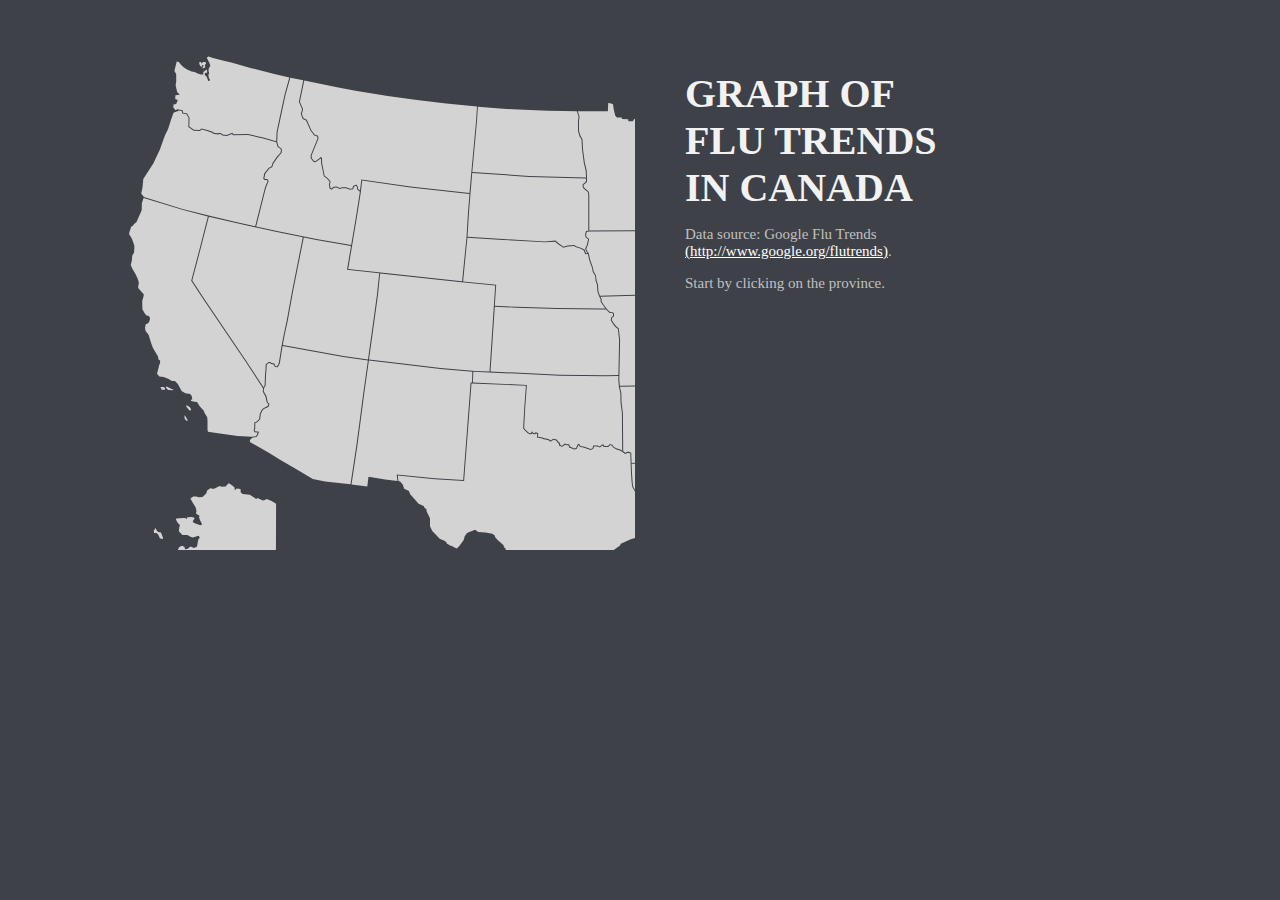
==== index.html @ c33eaa2f "initial commit" ====
<!DOCTYPE html>
<html>
  <head>
    <meta charset="utf-8">
    <title>Graph of flu trends in Canada</title>
		<script type="text/javascript" src="d3/d3.js"></script>
    <link href="css/main.css" rel="stylesheet">
  </head>
  <body>
		<div class="block">
			<svg class="map" style="fill:#d3d3d3">
					<g class="state">
							<path id="AK" d="M161.1 453.7l-.3 85.4 1.6 1 3.1.2 1.5-1.1h2.6l.2 2.9 7 6.8.5 2.6 3.4-1.9.6-.2.3-3.1 1.5-1.6 1.1-.2 1.9-1.5 3.1 2.1.6 2.9 1.9 1.1 1.1 2.4 3.9 1.8 3.4 6 2.7 3.9 2.3 2.7 1.5 3.7 5 1.8 5.2 2.1 1 4.4.5 3.1-1 3.4-1.8 2.3-1.6-.8-1.5-3.1-2.7-1.5-1.8-1.1-.8.8 1.5 2.7.2 3.7-1.1.5-1.9-1.9-2.1-1.3.5 1.6 1.3 1.8-.8.8s-.8-.3-1.3-1c-.5-.6-2.1-3.4-2.1-3.4l-1-2.3s-.3 1.3-1 1c-.6-.3-1.3-1.5-1.3-1.5l1.8-1.9-1.5-1.5v-5h-.8l-.8 3.4-1.1.5-1-3.7-.6-3.7-.8-.5.3 5.7v1.1l-1.5-1.3-3.6-6-2.1-.5-.6-3.7-1.6-2.9-1.6-1.1v-2.3l2.1-1.3-.5-.3-2.6.6-3.4-2.4-2.6-2.9-4.8-2.6-4-2.6 1.3-3.2V542l-1.8 1.6-2.9 1.1-3.7-1.1-5.7-2.4h-5.5l-.6.5-6.5-3.9-2.1-.3-2.7-5.8-3.6.3-3.6 1.5.5 4.5 1.1-2.9 1 .3-1.5 4.4 3.2-2.7.6 1.6-3.9 4.4-1.3-.3-.5-1.9-1.3-.8-1.3 1.1-2.7-1.8-3.1 2.1-1.8 2.1-3.4 2.1-4.7-.2-.5-2.1 3.7-.6v-1.3l-2.3-.6 1-2.4 2.3-3.9v-1.8l.2-.8 4.4-2.3 1 1.3h2.7l-1.3-2.6-3.7-.3-5 2.7-2.4 3.4-1.8 2.6-1.1 2.3-4.2 1.5-3.1 2.6-.3 1.6 2.3 1 .8 2.1-2.7 3.2-6.5 4.2-7.8 4.2-2.1 1.1-5.3 1.1-5.3 2.3 1.8 1.3-1.5 1.5-.5 1.1-2.7-1-3.2.2-.8 2.3h-1l.3-2.4-3.6 1.3-2.9 1-3.4-1.3-2.9 1.9h-3.2l-2.1 1.3-1.6.8-2.1-.3-2.6-1.1-2.3.6-1 1-1.6-1.1v-1.9l3.1-1.3 6.3.6 4.4-1.6 2.1-2.1 2.9-.6 1.8-.8 2.7.2 1.6 1.3 1-.3 2.3-2.7 3.1-1 3.4-.6 1.3-.3.6.5h.8l1.3-3.7 4-1.5 1.9-3.7 2.3-4.5 1.6-1.5.3-2.6-1.6 1.3-3.4.6-.6-2.4-1.3-.3-1 1-.2 2.9-1.5-.2-1.5-5.8-1.3 1.3-1.1-.5-.3-1.9-4 .2-2.1 1.1-2.6-.3 1.5-1.5.5-2.6-.6-1.9 1.5-1 1.3-.2-.6-1.8v-4.4l-1-1-.8 1.5h-6.1l-1.5-1.3-.6-3.9-2.1-3.6v-1l2.1-.8.2-2.1 1.1-1.1-.8-.5-1.3.5-1.1-2.7 1-5 4.5-3.2 2.6-1.6 1.9-3.7 2.7-1.3 2.6 1.1.3 2.4 2.4-.3 3.2-2.4 1.6.6 1 .6h1.6l2.3-1.3.8-4.4s.3-2.9 1-3.4c.6-.5 1-1 1-1l-1.1-1.9-2.6.8-3.2.8-1.9-.5-3.6-1.8-5-.2-3.6-3.7.5-3.9.6-2.4-2.1-1.8-1.9-3.7.5-.8 6.8-.5h2.1l1 1h.6l-.2-1.6 3.9-.6 2.6.3 1.5 1.1-1.5 2.1-.5 1.5 2.7 1.6 5 1.8 1.8-1-2.3-4.4-1-3.2 1-.8-3.4-1.9-.5-1.1.5-1.6-.8-3.9-2.9-4.7-2.4-4.2 2.9-1.9h3.2l1.8.6 4.2-.2 3.7-3.6 1.1-3.1 3.7-2.4 1.6 1 2.7-.6 3.7-2.1 1.1-.2 1 .8 4.5-.2 2.7-3.1h1.1l3.6 2.4 1.9 2.1-.5 1.1.6 1.1 1.6-1.6 3.9.3.3 3.7 1.9 1.5 7.1.6 6.3 4.2 1.5-1 5.2 2.6 2.1-.6 1.9-.8 4.8 1.9zM46 482.6l2.1 5.3-.2 1-2.9-.3-1.8-4-1.8-1.5H39l-.2-2.6 1.8-2.4 1.1 2.4 1.5 1.5zm-2.6 33.5l3.7.8 3.7 1 .8 1-1.6 3.7-3.1-.2-3.4-3.6zM22.7 502l1.1 2.6 1.1 1.6-1.1.8-2.1-3.1V502zM9 575.1l3.4-2.3 3.4-1 2.6.3.5 1.6 1.9.5 1.9-1.9-.3-1.6 2.7-.6 2.9 2.6-1.1 1.8-4.4 1.1-2.7-.5-3.7-1.1-4.4 1.5-1.6.3zm48.9-4.5l1.6 1.9 2.1-1.6-1.5-1.3zm2.9 3l1.1-2.3 2.1.3-.8 1.9h-2.4zm23.6-1.9l1.5 1.8 1-1.1-.8-1.9zm8.8-12.5l1.1 5.8 2.9.8 5-2.9 4.4-2.6-1.6-2.4.5-2.4-2.1 1.3-2.9-.8 1.6-1.1 1.9.8 3.9-1.8.5-1.5-2.4-.8.8-1.9-2.7 1.9-4.7 3.6-4.8 2.9zm42.3-19.8l2.4-1.5-1-1.8-1.8 1z">
								<title>Alaska</title>
							</path>
							<path id="HI" d="M233.1 519.3l1.9-3.6 2.3-.3.3.8-2.1 3.1zm10.2-3.7l6.1 2.6 2.1-.3 1.6-3.9-.6-3.4-4.2-.5-4 1.8zm30.7 10l3.7 5.5 2.4-.3 1.1-.5 1.5 1.3 3.7-.2 1-1.5-2.9-1.8-1.9-3.7-2.1-3.6-5.8 2.9zm20.2 8.9l1.3-1.9 4.7 1 .6-.5 6.1.6-.3 1.3-2.6 1.5-4.4-.3zm5.3 5.2l1.9 3.9 3.1-1.1.3-1.6-1.6-2.1-3.7-.3zm7-1.2l2.3-2.9 4.7 2.4 4.4 1.1 4.4 2.7v1.9l-3.6 1.8-4.8 1-2.4-1.5zm16.6 15.6l1.6-1.3 3.4 1.6 7.6 3.6 3.4 2.1 1.6 2.4 1.9 4.4 4 2.6-.3 1.3-3.9 3.2-4.2 1.5-1.5-.6-3.1 1.8-2.4 3.2-2.3 2.9-1.8-.2-3.6-2.6-.3-4.5.6-2.4-1.6-5.7-2.1-1.8-.2-2.6 2.3-1 2.1-3.1.5-1-1.6-1.8z">
								<title>Hawaii</title>
							</path>
							<path id="AL" d="M628.5 466.4l.6.2 1.3-2.7 1.5-4.4 2.3.6 3.1 6v1l-2.7 1.9 2.7.3 5.2-2.5-.3-7.6-2.5-1.8-2-2 .4-4 10.5-1.5 25.7-2.9 6.7-.6 5.6.1-.5-2.2-1.5-.8-.9-1.1 1-2.6-.4-5.2-1.6-4.5.8-5.1 1.7-4.8-.2-1.7-1.8-.7-.5-3.6-2.7-3.4-2-6.5-1.4-6.7-1.8-5-3.8-16-3.5-7.9-.8-5.6.1-2.2-9 .8-23.4 2.2-12.2.8-.2 6.4.2 16.7-.7 31-.3 14.1 2.8 18.8 1.6 14.7z">
								<title>Alabama</title>
							</path>
							<path id="AR" d="M587.3 346.1l-6.4-.7.9-3.1 3.1-2.6.6-2.3-1.8-2.9-31.9 1.2-23.3.7-23.6.3 1.5 6.9.1 8.5 1.4 10.9.3 38.2 2.1 1.6 3-1.2 2.9 1.2.4 10.1 25.2-.2 26.8-.8.9-1.9-.3-3.8-1.7-3.1 1.5-1.4-1.4-2.2.7-2.4 1.1-5.9 2.7-2.3-.8-2.2 4-5.6 2.5-1.1-.1-1.7-.5-1.7 2.9-5.8 2.5-1.1.2-3.3 2.1-1.4.9-4.1-1.4-4 4.2-2.4.3-2.1 1.2-4.2.9-3.1z">
								<title>Arkansas</title>
							</path>
							<path id="AZ" d="M135.1 389.7l-.3 1.5.5 1 18.9 10.7 12.1 7.6 14.7 8.6 16.8 10 12.3 2.4 25.4 2.7 6-39.6 7-53.1 4.4-31-24.6-3.6-60.7-11-.2 1.1-2.6 16.5-2.1 3.8-2.8-.2-1.2-2.6-2.6-.4-1.2-1.1-1.1.1-2.1 1.7-.3 6.8-.3 1.5-.5 12.5-1.5 2.4-.4 3.3 2.8 5 1.1 5.5.7 1.1 1.1.9-.4 2.4-1.7 1.2-3.4 1.6-1.6 1.8-1.6 3.6-.5 4.9-3 2.9-1.9.9-.1 5.8-.6 1.6.5.8 3.9.4-.9 3-1.7 2.4-3.7.4z">
								<title>Arizona</title>
							</path>
							<path id="CA" d="M122.7 385.9l-19.7-2.7-10-1.5-.5-1.8v-9.4l-.3-3.2-2.6-4.2-.8-2.3-3.9-4.2-2.9-4.7-2.7-.2-3.2-.8-.3-1 1.5-.6-.6-3.2-1.5-2.1-4.8-.8-3.9-2.1-1.1-2.3-2.6-4.8-2.9-3.1H57l-3.9-2.1-4.5-1.8-4.2-.5-2.4-2.7.5-1.9 1.8-7.1.8-1.9v-2.4l-1.6-1-.5-2.9-1.5-2.6-3.4-5.8-1.3-3.1-1.5-4.7-1.6-5.3-3.2-4.4-.5-2.9.8-3.9h1.1l2.1-1.6 1.1-3.6-1-2.7-2.7-.5-1.9-2.6-2.1-3.7-.2-8.2.6-1.9.6-2.3.5-2.4-5.7-6.3V236l.3-.5.3-3.2-1.3-4-2.3-4.8-2.7-4.5-1.8-3.9 1-3.7.6-5.8 1.8-3.1.3-6.5-1.1-3.6-1.6-4.2L14 184l.8-3.2 1.5-4.2 1.8-.8.3-1.1 3.1-2.6 5.2-11.8.2-7.4 1.69-4.9 38.69 11.8 25.6 6.6-8 31.3-8.67 33.1L88.84 250 131 312.3l17.1 26.1-.4 3.1 2.8 5.2 1.1 5.4 1 1.5.7.6-.2 1.4-1.4 1-3.4 1.6-1.9 2.1-1.7 3.9-.5 4.7-2.6 2.5-2.3 1.1-.1 6.2-.6 1.9 1 1.7 3 .3-.4 1.6-1.4 2-3.9.6zM48.8 337l1.3 1.5-.2 1.3-3.2-.1-.6-1.2-.6-1.5zm1.9 0l1.2-.6 3.6 2.1 3.1 1.2-.9.6-4.5-.2-1.6-1.6zm20.7 19.8l1.8 2.3.8 1 1.5.6.6-1.5-1-1.8-2.7-2-1.1.2v1.2zm-1.4 8.7l1.8 3.2 1.2 1.9-1.5.2-1.3-1.2s-.7-1.5-.7-1.9v-2.2z">
								<title>California</title>
							</path>
							<path id="CO" d="M380.2 235.5l-36-3.5-79.1-8.6-2.2 22.1-7 50.4-1.9 13.7 34 3.9 37.5 4.4 34.7 3 14.3.6z">
								<title>Colorado</title>
							</path>
							<path id="CT" d="M852 190.9l3.6-3.2 1.9-2.1.8.6 2.7-1.5 5.2-1.1 7-3.5-.6-4.2-.8-4.4-1.6-6-4.3 1.1-21.8 4.7.6 3.1 1.5 7.3v8.3l-.9 2.1 1.7 2.2z">
								<title>Connecticut</title>
							</path>
							<path id="DE" d="M834.4 247.2l-1 .5-3.6-2.4-1.8-4.7-1.9-3.6-2.3-1-2.1-3.6.5-2 .5-2.3.1-1.1-.6.1-1.7 1-2 1.7-.2.3 1.4 4.1 2.3 5.6 3.7 16.1 5-.3 6-1.1z">
								<title>Delaware</title>
							</path>
							<path id="FL" d="M750.2 445.2l-5.2-.7-.7.8 1.5 4.4-.4 5.2-4.1-1-.2-2.8H737l-5.3.7-32.4 1.9-8.2-.3-1.7-1.7-2.5-4.2H681l-6.6.5-35.4 4.2-.3 2.8 1.6 1.6 2.9 2 .3 8.4 3.3-.6 6-2.1 6-.5 4.4-.6 7.6 1.8 8.1 3.9 1.6 1.5 2.9 1.1 1.6 1.9.3 2.7 3.2-1.3h3.9l3.6-1.9 3.7-3.6 3.1.2.5-1.1-.8-1 .2-1.9 4-.8h2.6l2.9 1.5 4.2 1.5 2.4 3.7 2.7 1 1.1 3.4 3.4 1.6 1.6 2.6 1.9.6 5.2 1.3 1.3 3.1 3 3.7v9.5l-1.5 4.7.3 2.7 1.3 4.8 1.8 4 .8-.5 1.5-4.5-2.6-1-.3-.6 1.6-.6 4.5 1 .2 1.6-3.2 5.5-2.1 2.4 3.6 3.7 2.6 3.1 2.9 5.3 2.9 3.9 2.1 5 1.8.3 1.6-2.1 1.8 1.1 2.6 4 .6 3.6 3.1 4.4.8-1.3 3.9.3 3.6 2.3 3.4 5.2.8 3.4.3 2.9 1.1 1 1.3.5 2.4-1 1.5-1.6 3.9-.2 3.1-1.5 2.7-3.2-.5-1.9-.3-2.4.6-1.9-.3-1.9 2.4-1.3.3-3.4-.6-1.8-.5-12-1.3-7.6-4.5-8.2-3.6-5.8-2.6-5.3-2.9-2.9-2.9-7.4.7-1.4 1.1-1.3-1.6-2.9-4-3.7-4.8-5.5-3.7-6.3-5.3-9.4-3.7-9.7-2.3-7.3zm17.7 132.7l2.4-.6 1.3-.2 1.5-2.3 2.3-1.6 1.3.5 1.7.3.4 1.1-3.5 1.2-4.2 1.5-2.3 1.2zm13.5-5l1.2 1.1 2.7-2.1 5.3-4.2 3.7-3.9 2.5-6.6 1-1.7.2-3.4-.7.5-1 2.8-1.5 4.6-3.2 5.3-4.4 4.2-3.4 1.9z">
								<title>Florida</title>
							</path>
							<path id="GA" d="M750.2 444.2l-5.6-.7-1.4 1.6 1.6 4.7-.3 3.9-2.2-.6-.2-3h-5.2l-5.3.7-32.3 1.9-7.7-.3-1.4-1.2-2.5-4.3-.8-3.3-1.6-.9-.5-.5.9-2.2-.4-5.5-1.6-4.5.8-4.9 1.7-4.8-.2-2.5-1.9-.7-.4-3.2-2.8-3.5-1.9-6.2-1.5-7-1.7-4.8-3.8-16-3.5-8-.8-5.3.1-2.3 3.3-.3 13.6-1.6 18.6-2 6.3-1.1.5 1.4-2.2.9-.9 2.2.4 2 1.4 1.6 4.3 2.7 3.2-.1 3.2 4.7.6 1.6 2.3 2.8.5 1.7 4.7 1.8 3 2.2 2.3 3 2.3 1.3 2 1.8 1.4 2.7 2.1 1.9 4.1 1.8 2.7 6 1.7 5.1 2.8.7 2.1 1.9 2 5.7 2.9 1.6 1.7-.8.4 1.2-3.3 6.2.5 2.6-1.5 4.2-2.3 10 .8 6.3z">
								<title>Georgia</title>
							</path>
							<path id="IA" d="M556.8 183.6l2.1 2.1.3.7-2 3 .3 4 2.6 4.1 3.1 1.6 2.4.3.9 1.8.2 2.4 2.5 1 .9 1.1.5 1.6 3.8 3.3.6 1.9-.7 3-1.7 3.7-.6 2.4-2.1 1.6-1.6.5-5.7 1.5-1.6 4.8.8 1.8 1.7 1.5-.2 3.5-1.9 1.4-.7 1.8v2.4l-1.4.4-1.7 1.4-.5 1.7.4 1.7-1.3 1-2.3-2.7-1.4-2.8-8.3.8-10 .6-49.2 1.2-1.6-4.3-.4-6.7-1.4-4.2-.7-5.2-2.2-3.7-1-4.6-2.7-7.8-1.1-5.6-1.4-1.9-1.3-2.9 1.7-3.8 1.2-6.1-2.7-2.2-.3-2.4.7-2.4 1.8-.3 61.1-.6 21.2-.7z">
								<title>Iowa</title>
							</path>
							<path id="ID" d="M175.3 27.63l-4.8 17.41L166 65.9l-3.4 16.22-.4 9.67 1.2 4.44 3.5 2.66-.2 3.91-3.9 4.4-4.5 6.6-.9 2.9-1.2 1.1-1.8.8-4.3 5.3-.4 3.1-.4 1.1.6 1 2.6-.1 1.1 2.3-2.4 5.8-1.2 4.2-8.8 35.3 20.7 4.5 39.5 7.9 34.8 6.1 4.9-29.2 3.8-24.1-2.7-2.4-.4-2.6-.8-1.1-2.1 1-.7 2.6-3.2.5-3.9-1.6-3.8.1-2.5.7-3.4-1.5-2.4.2-2.4 2-2-1.1-.7-4 .7-2.9-2.5-2.9-3.3-2.6-2.7-13.1-.1-4.7-.3-.1-.2.4-5.1 3.5-1.7-.2-2.9-3.4-.2-3.1 7-17.13-.4-1.94-3.4-1.15-.6-1.18-2.6-3.46-4.6-10.23-3.2-1.53-2-4.95 1.3-4.63-3.2-7.58 4.4-21.52z">
								<title>Idaho</title>
							</path>
							<path id="IL" d="M618.7 214.3l-.8-2.6-1.3-3.7-1.6-1.8-1.5-2.6-.4-5.5-15.9 1.8-17.4 1h-12.3l.2 2.1 2.2.9 1.1 1.4.4 1.4 3.9 3.4.7 2.4-.7 3.3-1.7 3.7-.8 2.7-2.4 1.9-1.9.6-5.2 1.3-1.3 4.1.6 1.1 1.9 1.8-.2 4.3-2.1 1.6-.5 1.3v2.8l-1.8.6-1.4 1.2-.4 1.2.4 2-1.6 1.3-.9 2.8.3 3.9 2.3 7 7 7.6 5.7 3.7v4.4l.7 1.2 6.6.6 2.7 1.4-.7 3.5-2.2 6.2-.8 3 2 3.7 6.4 5.3 4.8.8 2.2 5.1 2 3.4-.9 2.8 1.5 3.8 1.7 2.1 1.6-.3 1-2.2 2.4-1.7 2.8-1 6.1 2.5.5-.2v-1.1l-1.2-2.7.4-2.8 2.4-1.6 3.4-1.2-.5-1.3-.8-2 1.2-1.3 1-2.7v-4l.4-4.9 2.5-3 1.8-3.8 2.5-4-.5-5.3-1.8-3.2-.3-3.3.8-5.3-.7-7.2-1.1-15.8-1.4-15.3-.9-11.7z">
								<title>Illinois</title>
							</path>
							<path id="IN" d="M622.9 216.1l1.5 1 1.1-.3 2.1-1.9 2.5-1.8 14.3-1.1 18.4-1.8 1.6 15.5 4.9 42.6-.6 2.9 1.3 1.6.2 1.3-2.3 1.6-3.6 1.7-3.2.4-.5 4.8-4.7 3.6-2.9 4 .2 2.4-.5 1.4h-3.5l-1.4-1.7-5.2 3 .2 3.1-.9.2-.5-.9-2.4-1.7-3.6 1.5-1.4 2.9-1.2-.6-1.6-1.8-4.4.5-5.7 1-2.5 1.3v-2.6l.4-4.7 2.3-2.9 1.8-3.9 2.7-4.2-.5-5.8-1.8-3.1-.3-3.2.8-5.3-.7-7.1-.9-12.6-2.5-30.1z">
								<title>Indiana</title>
							</path>
							<path id="KS" d="M485.9 259.5l-43.8-.6-40.6-1.2-21.7-.9-4.3 64.8 24.3 1 44.7 2.1 46.3.6 12.6-.3.7-35-1.2-11.1-2.5-2-2.4-3-2.3-3.6.6-3 1.7-1.4v-2.1l-.8-.7-2.6-.2-3.5-3.4z">
								<title>Kansas</title>
							</path>
							<path id="KY" d="M607.2 331.8l12.6-.7.1-4.1h4.3l30.4-3.2 45.1-4.3 5.6-3.6 3.9-2.1.1-1.9 6-7.8 4.1-3.6 2.1-2.4-3.3-2-2.5-2.7-3-3.8-.5-2.2-2.6-1.4-.9-1.9-.2-6.1-2.6-2-1.9-1.1-.5-2.3-1.3.2-2 1.2-2.5 2.7-1.9-1.7-2.5-.5-2.4 1.4h-2.3l-1.8-2-5.6-.1-1.8-4.5-2.9-1.5-2.1.8-4.2.2-.5 2.1 1.2 1.5.3 2.1-2.8 2-3.8 1.8-2.6.4-.5 4.5-4.9 3.6-2.6 3.7.2 2.2-.9 2.3-4.5-.1-1.3-1.3-3.9 2.2.2 3.3-2.4.6-.8-1.4-1.7-1.2-2.7 1.1-1.8 3.5-2.2-1-1.4-1.6-3.7.4-5.6 1-2.8 1.3-1.2 3.4-1 1 1.5 3.7-4.2 1.4-1.9 1.4-.4 2.2 1.2 2.4v2.2l-1.6.4-6.1-2.5-2.3.9-2 1.4-.8 1.8 1.7 2.4-.9 1.8-.1 3.3-2.4 1.3-2.1 1.7z">
								<title>Kentucky</title>
							</path>
							<path id="LA" d="M526.9 485.9l8.1-.3 10.3 3.6 6.5 1.1 3.7-1.5 3.2 1.1 3.2 1 .8-2.1-3.2-1.1-2.6.5-2.7-1.6.8-1.5 3.1-1 1.8 1.5 1.8-1 3.2.6 1.5 2.4.3 2.3 4.5.3 1.8 1.8-.8 1.6-1.3.8 1.6 1.6 8.4 3.6 3.6-1.3 1-2.4 2.6-.6 1.8-1.5 1.3 1 .8 2.9-2.3.8.6.6 3.4-1.3 2.3-3.4.8-.5-2.1-.3.8-1.6-.2-1.5 2.1-.5 1.1-1.3.6.8.6 3.1 4.2.6 4 1.9 1 1.5h2.9l1.1 1 2.3-3.1V493h-1.3l-3.4-2.7-5.8-.8-3.2-2.3 1.1-2.7 2.3.3.2-.6-1.8-1v-.5h3.2l1.8-3.1-1.3-1.9-.3-2.7-1.5.2-1.9 2.1-.6 2.6-3.1-.6-1-1.8 1.8-1.9 1.9-1.7-2.2-6.5-3.4-3.4 1-7.3-.2-.5-1.3.2-33.1 1.4-.8-2.4.8-8.5 8.6-14.8-.9-2.6 1.4-.4.4-2-2.2-2 .1-1.9-2-4.5-.4-5.1.1-.7-26.4.8-25.2.1.4 9.7.7 9.5.5 3.7 2.6 4.5.9 4.4 4.3 6 .3 3.1.6.8-.7 8.3-2.8 4.6 1.2 2.4-.5 2.6-.8 7.3-1.3 3 .2 3.7z">
								<title>Louisiana</title>
							</path>
							<path id="MA" d="M887.5 172.5l-.5-2.3.8-1.5 2.9-1.5.8 3.1-.5 1.8-2.4 1.5v1l1.9-1.5 3.9-4.5 3.9-1.9 4.2-1.5-.3-2.4-1-2.9-1.9-2.4-1.8-.8-2.1.2-.5.5 1 1.3 1.5-.8 2.1 1.6.8 2.7-1.8 1.8-2.3 1-3.6-.5-3.9-6-2.3-2.6h-1.8l-1.1.8-1.9-2.6.3-1.5 2.4-5.2-2.9-4.4-3.7 1.8-1.8 2.9-18.3 4.7-13.8 2.5-.6 10.6.7 4.9 22-4.8 11.2-2.8 2 1.6 3.4 4.3 2.9 4.7zm12.5 1.4l2.2-.7.5-1.7 1 .1 1 2.3-1.3.5-3.9.1zm-9.4.8l2.3-2.6h1.6l1.8 1.5-2.4 1-2.2 1z">
								<title>Massachusetts</title>
							</path>
							<path id="MD" d="M834.8 264.1l1.7-3.8.5-4.8-6.3 1.1-5.8.3-3.8-16.8-2.3-5.5-1.5-4.6-22.2 4.3-37.6 7.6 2 10.4 4.8-4.9 2.5-.7 1.4-1.5 1.8-2.7 1.6.7 2.6-.2 2.6-2.1 2-1.5 2.1-.6 1.5 1.1 2.7 1.4 1.9 1.8 1.3 1.4 4.8 1.6-.6 2.9 5.8 2.1 2.1-2.6 3.7 2.5-2.1 3.3-.7 3.3-1.8 2.6v2.1l.3.8 2 1.3 3.4 1.1 4.3-.1 3.1 1 2.1.3 1-2.1-1.5-2.1v-1.8l-2.4-2.1-2.1-5.5 1.3-5.3-.2-2.1-1.3-1.3s1.5-1.6 1.5-2.3c0-.6.5-2.1.5-2.1l1.9-1.3 1.9-1.6.5 1-1.5 1.6-1.3 3.7.3 1.1 1.8.3.5 5.5-2.1 1 .3 3.6.5-.2 1.1-1.9 1.6 1.8-1.6 1.3-.3 3.4 2.6 3.4 3.9.5 1.6-.8 3.2 4.2 1 .4zm-14.5.2l1.1 2.5.2 1.8 1.1 1.9s.9-.9.9-1.2c0-.3-.7-3.1-.7-3.1l-.7-2.3z">
								<title>Maryland</title>
							</path>
							<path id="ME" d="M865.8 91.9l1.5.4v-2.6l.8-5.5 2.6-4.7 1.5-4-1.9-2.4v-6l.8-1 .8-2.7-.2-1.5-.2-4.8 1.8-4.8 2.9-8.9 2.1-4.2h1.3l1.3.2v1.1l1.3 2.3 2.7.6.8-.8v-1l4-2.9 1.8-1.8 1.5.2 6 2.4 1.9 1 9.1 29.9h6l.8 1.9.2 4.8 2.9 2.3h.8l.2-.5-.5-1.1 2.8-.5 1.9 2.1 2.3 3.7V85l-2.1 4.7-1.9.6-3.4 3.1-4.8 5.5h-1.3c-.6 0-1-2.1-1-2.1l-1.8.2-1 1.5-2.4 1.5-1 1.5 1.6 1.5-.5.6-.5 2.7-1.9-.2v-1.6l-.3-1.3-1.5.3-1.8-3.2-2.1 1.3 1.3 1.5.3 1.1-.8 1.3.3 3.1.2 1.6-1.6 2.6-2.9.5-.3 2.9-5.3 3.1-1.3.5-1.6-1.5-3.1 3.6 1 3.2-1.5 1.3-.2 4.4-1.1 6.3-2.2-.9-.5-3.1-4-1.1-.2-2.5-11.7-37.43zm36.5 15.6l1.5-1.5 1.4 1.1.6 2.4-1.7.9zm6.7-5.9l1.8 1.9s1.3.1 1.3-.2c0-.3.2-2 .2-2l.9-.8-.8-1.8-2 .7z">
								<title>Maine</title>
							</path>
							<path id="MI" d="M644.5 211l19.1-1.9.2 1.1 9.9-1.5 12-1.7.1-.6.2-1.5 2.1-3.7 2-1.7-.2-5.1 1.6-1.6 1.1-.3.2-3.6 1.5-3 1.1.6.2.6.8.2 1.9-1-.4-9.1-3.2-8.2-2.3-9.1-2.4-3.2-2.6-1.8-1.6 1.1-3.9 1.8-1.9 5-2.7 3.7-1.1.6-1.5-.6s-2.6-1.5-2.4-2.1c.2-.6.5-5 .5-5l3.4-1.3.8-3.4.6-2.6 2.4-1.6-.3-10-1.6-2.3-1.3-.8-.8-2.1.8-.8 1.6.3.2-1.6-2.6-2.2-1.3-2.6h-2.6l-4.5-1.5-5.5-3.4h-2.7l-.6.6-1-.5-3.1-2.3-2.9 1.8-2.9 2.3.3 3.6 1 .3 2.1.5.5.8-2.6.8-2.6.3-1.5 1.8-.3 2.1.3 1.6.3 5.5-3.6 2.1-.6-.2v-4.2l1.3-2.4.6-2.4-.8-.8-1.9.8-1 4.2-2.7 1.1-1.8 1.9-.2 1 .6.8-.6 2.6-2.3.5v1.1l.8 2.4-1.1 6.1-1.6 4 .6 4.7.5 1.1-.8 2.4-.3.8-.3 2.7 3.6 6 2.9 6.5 1.5 4.8-.8 4.7-1 6-2.4 5.2-.3 2.7-3.2 3.1zm-33.3-72.4l-1.3-1.1-1.8-10.4-3.7-1.3-1.7-2.3-12.6-2.8-2.8-1.1-8.1-2.2-7.8-1-3.9-5.3.7-.5 2.7-.8 3.6-2.3v-1l.6-.6 6-1 2.4-1.9 4.4-2.1.2-1.3 1.9-2.9 1.8-.8 1.3-1.8 2.3-2.3 4.4-2.4 4.7-.5 1.1 1.1-.3 1-3.7 1-1.5 3.1-2.3.8-.5 2.4-2.4 3.2-.3 2.6.8.5 1-1.1 3.6-2.9 1.3 1.3h2.3l3.2 1 1.5 1.1 1.5 3.1 2.7 2.7 3.9-.2 1.5-1 1.6 1.3 1.6.5 1.3-.8h1.1l1.6-1 4-3.6 3.4-1.1 6.6-.3 4.5-1.9 2.6-1.3 1.5.2v5.7l.5.3 2.9.8 1.9-.5 6.1-1.6 1.1-1.1 1.5.5v7l3.2 3.1 1.3.6 1.3 1-1.3.3-.8-.3-3.7-.5-2.1.6-2.3-.2-3.2 1.5h-1.8l-5.8-1.3-5.2.2-1.9 2.6-7 .6-2.4.8-1.1 3.1-1.3 1.1-.5-.2-1.5-1.6-4.5 2.4h-.6l-1.1-1.6-.8.2-1.9 4.4-1 4-3.2 6.9zm-29.6-56.5l1.8-2.1 2.2-.8 5.4-3.9 2.3-.6.5.5-5.1 5.1-3.3 1.9-2.1.9zm86.2 32.1l.6 2.5 3.2.2 1.3-1.2s-.1-1.5-.4-1.6c-.3-.2-1.6-1.9-1.6-1.9l-2.2.2-1.6.2-.3 1.1z">
								<title>Michigan</title>
							</path>
							<path id="MN" d="M464.6 66.79l-.6 3.91v10.27l1.6 5.03 1.9 3.32.5 9.93 1.8 13.45 1.8 7.3.4 6.4v5.3l-1.6 1.8-1.8 1.3v1.5l.9 1.7 4.1 3.5.7 3.2v35.9l60.3-.6 21.2-.7-.5-6-1.8-2.1-7.2-4.6-3.6-5.3-3.4-.9-2-2.8h-3.2l-3.5-3.8-.5-7 .1-3.9 1.5-3-.7-2.7-2.8-3.1 2.2-6.1 5.4-4 1.2-1.4-.2-8 .2-3 2.6-3 3.8-2.9 1.3-.2 4.5-5 1.8-.8 2.3-3.9 2.4-3.6 3.1-2.6 4.8-2 9.2-4.1 3.9-1.8.6-2.3-4.4.4-.7 1.1h-.6l-1.8-3.1-8.9.3-1 .8h-1l-.5-1.3-.8-1.8-2.6.5-3.2 3.2-1.6.8h-3.1l-2.6-1v-2.1l-1.3-.2-.5.5-2.6-1.3-.5-2.9-1.5.5-.5 1-2.4-.5-5.3-2.4-3.9-2.6h-2.9l-1.3-1-2.3.6-1.1 1.1-.3 1.3h-4.8v-2.1l-6.3-.3-.3-1.5h-4.8l-1.6-1.6-1.5-6.1-.8-5.5-1.9-.8-2.3-.5-.6.2-.3 8.2-30.1-.03z">
								<title>Minnesota</title>
							</path>
							<path id="MO" d="M593.1 338.7l.5-5.9 4.2-3.4 1.9-1v-2.9l.7-1.6-1.1-1.6-2.4.3-2.1-2.5-1.7-4.5.9-2.6-2-3.2-1.8-4.6-4.6-.7-6.8-5.6-2.2-4.2.8-3.3 2.2-6 .6-3-1.9-1-6.9-.6-1.1-1.9v-4.1l-5.3-3.5-7.2-7.8-2.3-7.3-.5-4.2.7-2.4-2.6-3.1-1.2-2.4-7.7.8-10 .6-48.8 1.2 1.3 2.6-.1 2.2 2.3 3.6 3 3.9 3.1 3 2.6.2 1.4 1.1v2.9l-1.8 1.6-.5 2.3 2.1 3.2 2.4 3 2.6 2.1 1.3 11.6-.8 40 .5 5.7 23.7-.2 23.3-.7 32.5-1.3 2.2 3.7-.8 3.1-3.1 2.5-.5 1.8 5.2.5 4.1-1.1z">
								<title>Missouri</title>
							</path>
							<path id="MS" d="M604.3 472.5l2.6-4.2 1.8.8 6.8-1.9 2.1.3 1.5.8h5.2l.4-1.6-1.7-14.8-2.8-19 1-45.1-.2-16.7.2-6.3-4.8.3-19.6 1.6-13 .4-.2 3.2-2.8 1.3-2.6 5.1.5 1.6.1 2.4-2.9 1.1-3.5 5.1.8 2.3-3 2.5-1 5.7-.6 1.9 1.6 2.5-1.5 1.4 1.5 2.8.3 4.2-1.2 2.5-.2.9.4 5 2 4.5-.1 1.7 2.3 2-.7 3.1-.9.3.6 1.9-8.6 15-.8 8.2.5 1.5 24.2-.7 8.2-.7 1.9-.3.6 1.4-1 7.1 3.3 3.3 2.2 6.4z">
								<title>Mississippi</title>
							</path>
							<path id="MT" d="M361.1 70.77l-5.3 57.13-1.3 15.2-59.1-6.6-49-7.1-1.4 11.2-1.9-1.7-.4-2.5-1.3-1.9-3.3 1.5-.7 2.5-2.3.3-3.8-1.6-4.1.1-2.4.7-3.2-1.5-3 .2-2.1 1.9-.9-.6-.7-3.4.7-3.2-2.7-3.2-3.3-2.5-2.5-12.6-.1-5.3-1.6-.8-.6 1-4.5 3.2-1.2-.1-2.3-2.8-.2-2.8 7-17.15-.6-2.67-3.5-1.12-.4-.91-2.7-3.5-4.6-10.41-3.2-1.58-1.8-4.26 1.3-4.63-3.2-7.57 4.4-21.29L222 37.3l18.4 3.4 32.3 5.3 29.3 4 29.2 3.5 30.8 3.07z">
								<title>Montana</title>
							</path>
							<path id="NC" d="M786.7 357.7L774 350l-3.1-.8-16.6 2.1-1.6-3-2.8-2.2-16.7.5-7.4.9-9.2 4.5-6.8 2.7-6.5 1.2-13.4 1.4.1-4.1 1.7-1.3 2.7-.7.7-3.8 3.9-2.5 3.9-1.5 4.5-3.7 4.4-2.3.7-3.2 4.1-3.8.7 1 2.5.2 2.4-3.6 1.7-.4 2.6.3 1.8-4 2.5-2.4.5-1.8.1-3.5 4.4.1 38.5-5.6 57.5-12.3 2 4.8 3.6 6.5 2.4 2.4.6 2.3-2.4.2.8.6-.3 4.2-2.6 1.3-.6 2.1-1.3 2.9-3.7 1.6-2.4-.3-1.5-.2-1.6-1.3.3 1.3v1h1.9l.8 1.3-1.9 6.3h4.2l.6 1.6 2.3-2.3 1.3-.5-1.9 3.6-3.1 4.8H828l-1.1-.5-2.7.6-5.2 2.4-6.5 5.3-3.4 4.7-1.9 6.5-.5 2.4-4.7.5-5.1 1.5zm49.3-26.2l2.6-2.5 3.2-2.6 1.5-.6.2-2-.6-6.1-1.5-2.3-.6-1.9.7-.2 2.7 5.5.4 4.4-.2 3.4-3.4 1.5-2.8 2.4-1.1 1.2z">
								<title>North Carolina</title>
							</path>
							<path id="ND" d="M471 126.4l-.4-6.2-1.8-7.3-1.8-13.61-.5-9.7-1.9-3.18-1.6-5.32V70.68l.6-3.85-1.8-5.54-28.6-.59-18.6-.6-26.5-1.3-25.2-2.16-.9 14.42-4.7 50.94 56.8 3.9 56.9 1.7z">
								<title>North Dakota</title>
							</path>
							<path id="NE" d="M470.3 204.3l-1-2.3-.5-1.6-2.9-1.6-4.8-1.5-2.2-1.2-2.6.1-3.7.4-4.2 1.2-6-4.1-2.2-2-10.7.6-41.5-2.4-35.6-2.2-4.3 43.7 33.1 3.3-1.4 21.1 21.7 1 40.6 1.2 43.8.6h4.5l-2.2-3-2.6-3.9.1-2.3-1.4-2.7-1.9-5.2-.4-6.7-1.4-4.1-.5-5-2.3-3.7-1-4.7-2.8-7.9-1-5.3z">
								<title>Nebraska</title>
							</path>
							<path id="NH" d="M881.7 141.3l1.1-3.2-2.7-1.2-.5-3.1-4.1-1.1-.3-3-11.7-37.48-.7.08-.6 1.6-.6-.5-1-1-1.5 1.9-.2 2.29.5 8.41 1.9 2.8v4.3l-3.9 4.8-2.4.9v.7l1.1 1.9v8.6l-.8 9.2-.2 4.7 1 1.4-.2 4.7-.5 1.5 1 1.1 5.1-1.2 13.8-3.5 1.7-2.9 4-1.9z">
								<title>New Hampshire</title>
							</path>
							<path id="NJ" d="M823.7 228.3l.1-1.5 2.7-1.3 1.7-2.8 1.7-2.4 3.3-3.2v-1.2l-6.1-4.1-1-2.7-2.7-.3-.1-.9-.7-2.2 2.2-1.1.2-2.9-1.3-1.3.2-1.2 1.9-3.1V193l2.5-3.1 5.6 2.5 6.4 1.9 2.5 1.2.1 1.8-.5 2.7.4 4.5-2.1 1.9-1.1 1 .5.5 2.7-.3 1.1-.8 1.6 3.4.2 9.4.6 1.1-1.1 5.5-3.1 6.5-2.7 4-.8 4.8-2.1 2.4h-.8l-.3-2.7.8-1-.2-1.5-4-.6-4.8-2.3-3.2-2.9-1-2z">
								<title>New Jersey</title>
							</path>
							<path id="NM" d="M270.2 429.4l-16.7-2.6-1.2 9.6-15.8-2 6-39.7 7-53.2 4.4-30.9 34 3.9 37.4 4.4 32 2.8-.3 10.8-1.4-.1-7.4 97.7-28.4-1.8-38.1-3.7.7 6.3z">
								<title>New Mexico</title>
							</path>
							<path id="NV" d="M123.1 173.6l38.7 8.5 26 5.2-10.6 53.1-5.4 29.8-3.3 15.5-2.1 11.1-2.6 16.4-1.7 3.1-1.6-.1-1.2-2.6-2.8-.5-1.3-1.1-1.8.1-.9.8-1.8 1.3-.3 7.3-.3 1.5-.5 12.4-1.1 1.8-16.7-25.5-42.1-62.1-12.43-19 8.55-32.6 8.01-31.3z">
								<title>Nevada</title>
							</path>
							<path id="NY" d="M843.4 200l.5-2.7-.2-2.4-3-1.5-6.5-2-6-2.6-.6-.4-2.7-.3-2-1.5-2.1-5.9-3.3-.5-2.4-2.4-38.4 8.1-31.6 6-.5-6.5 1.6-1.2 1.3-1.1 1-1.6 1.8-1.1 1.9-1.8.5-1.6 2.1-2.7 1.1-1-.2-1-1.3-3.1-1.8-.2-1.9-6.1 2.9-1.8 4.4-1.5 4-1.3 3.2-.5 6.3-.2 1.9 1.3 1.6.2 2.1-1.3 2.6-1.1 5.2-.5 2.1-1.8 1.8-3.2 1.6-1.9h2.1l1.9-1.1.2-2.3-1.5-2.1-.3-1.5 1.1-2.1v-1.5h-1.8l-1.8-.8-.8-1.1-.2-2.6 5.8-5.5.6-.8 1.5-2.9 2.9-4.5 2.7-3.7 2.1-2.4 2.4-1.8 3.1-1.2 5.5-1.3 3.2.2 4.5-1.5 7.4-2.2.7 4.9 2.4 6.5.8 5-1 4.2 2.6 4.5.8 2-.9 3.2 3.7 1.7 2.7 10.2v5.8l-.6 10.9.8 5.4.7 3.6 1.5 7.3v8.1l-1.1 2.3 2.1 2.7.5.9-1.9 1.8.3 1.3 1.3-.3 1.5-1.3 2.3-2.6 1.1-.6 1.6.6 2.3.2 7.9-3.9 2.9-2.7 1.3-1.5 4.2 1.6-3.4 3.6-3.9 2.9-7.1 5.3-2.6 1-5.8 1.9-4 1.1-1-.4z">
								<title>New York</title>
							</path>
							<path id="OH" d="M663.8 211.2l1.7 15.5 4.8 41.1 3.9-.2 2.3-.8 3.6 1.8 1.7 4.2 5.4.1 1.8 2h1.7l2.4-1.4 3.1.5 1.5 1.3 1.8-2 2.3-1.4 2.4-.4.6 2.7 1.6 1 2.6 2 .8.2 2-.1 1.2-.6v-2.1l1.7-1.5.1-4.8 1.1-4.2 1.9-1.3 1 .7 1 1.1.7.2.4-.4-.9-2.7v-2.2l1.1-1.4 2.5-3.6 1.3-1.5 2.2.5 2.1-1.5 3-3.3 2.2-3.7.2-5.4.5-5V230l-1.2-3.2 1.2-1.8 1.3-1.2-.6-2.8-4.3-25.6-6.2 3.7-3.9 2.3-3.4 3.7-4 3.9-3.2.8-2.9.5-5.5 2.6-2.1.2-3.4-3.1-5.2.6-2.6-1.5-2.2-1.3z">
								<title>Ohio</title>
							</path>
							<path id="OK" d="M411.9 334.9l-1.8 24.3-.9 18 .2 1.6 4 3.6 1.7.9h.9l.9-2.1 1.5 1.9 1.6.1.3-.2.2-1.1 2.8 1.4-.4 3.5 3.8.5 2.5 1 4.2.6 2.3 1.6 2.5-1.7 3.5.7 2.2 3.1 1.2.1v2.3l2.1.7 2.5-2.1 1.8.6 2.7.1.7 2.3 4.4 1.8 1.7-.3 1.9-4.2h1.3l1.1 2.1 4.2.8 3.4 1.3 3 .8 1.6-.7.7-2.7h4.5l1.9.9 2.7-1.9h1.4l.6 1.4h3.6l2-1.8 2.3.6 1.7 2.2 3 1.7 3.4.9 1.9 1.2-.3-37.6-1.4-10.9-.1-8.6-1.5-6.6-.6-6.8.1-4.3-12.6.3-46.3-.5-44.7-2.1-41.5-1.8-.4 10.7z">
								<title>Oklahoma</title>
							</path>
							<path id="OR" d="M67.44 158.9l28.24 7.2 27.52 6.5 17 3.7 8.8-35.1 1.2-4.4 2.4-5.5-.7-1.3-2.5.1-1.3-1.8.6-1.5.4-3.3 4.7-5.7 1.9-.9.9-.8.7-2.7.8-1.1 3.9-5.7 3.7-4 .2-3.26-3.4-2.49-1.2-4.55-13.1-3.83L132.9 85l-14.8.37-1.1-1.31-5.1 1.84-4.5-.48-2.4-1.58-1.3.54-4.68-.29-1.96-1.43-4.84-1.77-1.1-.07-4.45-1.27-1.76 1.52-6.26-.24-5.31-3.85.21-9.28-2.05-3.5-4.1-.6-.7-2.5-2.4-.5-5.8 2.1-2.3 6.5-3.2 10-3.2 6.5-5 14.1-6.5 13.6-8.1 12.6-1.9 2.9-.8 8.6-1.3 6 2.71 3.5z">
								<title>Oregon</title>
							</path>
							<path id="PA" d="M736.6 192.2l1.3-.5 5.7-5.5.7 6.9 33.5-6.5 36.9-7.8 2.3 2.3 3.1.4 2 5.6 2.4 1.9 2.8.4.1.1-2.6 3.2v3.1l-1.9 3.1-.2 1.9 1.3 1.3-.2 1.9-2.4 1.1 1 3.4.2 1.1 2.8.3.9 2.5 5.9 3.9v.4l-3.1 3-1.5 2.2-1.7 2.8-2.7 1.2-1.4.3-2.1 1.3-1.6 1.4-22.4 4.3L757 241l-11.3 1.4-3.9.7-5.1-22.4-4.3-25.9z">
								<title>Pennsylvania</title>
							</path>
							<path id="RI" d="M873.6 175.7l-.8-4.4-1.6-6 5.7-1.5 1.5 1.3 3.4 4.3 2.8 4.4-2.8 1.4-1.3-.2-1.1 1.8-2.4 1.9-2.8 1.1z">
								<title>Rhode Island</title>
							</path>
							<path id="SC" d="M759 413.6l-2.1-1-1.9-5.6-2.5-2.3-2.5-.5-1.5-4.6-3-6.5-4.2-1.8-1.9-1.8-1.2-2.6-2.4-2-2.3-1.3-2.2-2.9-3.2-2.4-4.4-1.7-.4-1.4-2.3-2.8-.5-1.5-3.8-5.4-3.4.1-3.9-2.5-1.2-1.2-.2-1.4.6-1.6 2.7-1.3-.8-2 6.4-2.7 9.2-4.5 7.1-.9 16.4-.5 2.3 1.9 1.8 3.5 4.6-.8 12.6-1.5 2.7.8 12.5 7.4 10.1 8.3-5.3 5.4-2.6 6.1-.5 6.3-1.6.8-1.1 2.7-2.4.6-2.1 3.6-2.7 2.7-2.3 3.4-1.6.8-3.6 3.4-2.9.2 1 3.2-5 5.3-2.3 1.6z">
								<title>South Carolina</title>
							</path>
							<path id="SD" d="M471 181.1l-.9 3.2.4 3 2.6 2-1.2 5.4-1.8 4.1 1.5 3.3.7 1.1-1.3.1-.7-1.6-.6-2-3.3-1.8-4.8-1.5-2.5-1.3-2.9.1-3.9.4-3.8 1.2-5.3-3.8-2.7-2.4-10.9.8-41.5-2.4-35.6-2.2L354 162l2.8-34 .4-5 56.9 3.9 56.9 1.7v2.7l-1.3 1.5-2 1.5-.1 2.2 1.1 2.2 4.1 3.4.5 2.7v35.9z">
								<title>South Dakota</title>
							</path>
							<path id="TN" d="M670.8 359.6l-13.1 1.2-23.3 2.2-37.6 2.7-11.8.4.9-.6.9-4.5-1.2-3.6 3.9-2.3.4-2.5 1.2-4.3 3-9.5.5-5.6.3-.2 12.3-.2 13.6-.8.1-3.9 3.5-.1 30.4-3.3 54-5.2 10.3-1.5 7.6-.2 2.4-1.9 1.3.3-.1 3.3-.4 1.6-2.4 2.2-1.6 3.6-2-.4-2.4.9-2.2 3.3-1.4-.2-.8-1.2-1.1.4-4.3 4-.8 3.1-4.2 2.2-4.3 3.6-3.8 1.5-4.4 2.8-.6 3.6-2.5.5-2 1.7-.2 4.8z">
								<title>Tennessee</title>
							</path>
							<path id="TX" d="M282.8 425.6l37 3.6 29.3 1.9 7.4-97.7 54.4 2.4-1.7 23.3-1 18 .2 2 4.4 4.1 2 1.1h1.8l.5-1.2.7.9 2.4.2 1.1-.6v-.2l1 .5-.4 3.7 4.5.7 2.4.9 4.2.7 2.6 1.8 2.8-1.9 2.7.6 2.2 3.1.8.1v2.1l3.3 1.1 2.5-2.1 1.5.5 2.1.1.6 2.1 5.2 2 2.3-.5 1.9-4h.1l1.1 1.9 4.6.9 3.4 1.3 3.2 1 2.4-1.2.7-2.3h3.6l2.1 1 3-2h.4l.5 1.4h4.7l1.9-1.8 1.3.4 1.7 2.1 3.3 1.9 3.4 1 2.5 1.4 2.7 2 3.1-1.2 2.1.8.7 20 .7 9.5.6 4.1 2.6 4.4.9 4.5 4.2 5.9.3 3.1.6.8-.7 7.7-2.9 4.8 1.3 2.6-.5 2.4-.8 7.2-1.3 3 .3 4.2-5.6 1.6-9.9 4.5-1 1.9-2.6 1.9-2.1 1.5-1.3.8-5.7 5.3-2.7 2.1-5.3 3.2-5.7 2.4-6.3 3.4-1.8 1.5-5.8 3.6-3.4.6-3.9 5.5-4 .3-1 1.9 2.3 1.9-1.5 5.5-1.3 4.5-1.1 3.9-.8 4.5.8 2.4 1.8 7 1 6.1 1.8 2.7-1 1.5-3.1 1.9-5.7-3.9-5.5-1.1-1.3.5-3.2-.6-4.2-3.1-5.2-1.1-7.6-3.4-2.1-3.9-1.3-6.5-3.2-1.9-.6-2.3.6-.6.3-3.4-1.3-.6-.6-1 1.3-4.4-1.6-2.3-3.2-1.3-3.4-4.4-3.6-6.6-4.2-2.6.2-1.9-5.3-12.3-.8-4.2-1.8-1.9-.2-1.5-6-5.3-2.6-3.1v-1.1l-2.6-2.1-6.8-1.1-7.4-.6-3.1-2.3-4.5 1.8-3.6 1.5-2.3 3.2-1 3.7-4.4 6.1-2.4 2.4-2.6-1-1.8-1.1-1.9-.6-3.9-2.3v-.6l-1.8-1.9-5.2-2.1-7.4-7.8-2.3-4.7v-8.1l-3.2-6.5-.5-2.7-1.6-1-1.1-2.1-5-2.1-1.3-1.6-7.1-7.9-1.3-3.2-4.7-2.3-1.5-4.4-2.6-2.9-1.7-.5zm174.4 141.7l-.6-7.1-2.7-7.2-.6-7 1.5-8.2 3.3-6.9 3.5-5.4 3.2-3.6.6.2-4.8 6.6-4.4 6.5-2 6.6-.3 5.2.9 6.1 2.6 7.2.5 5.2.2 1.5z">
								<title>Texas</title>
							</path>
							<path id="UT" d="M228.4 305.9l24.6 3.6 1.9-13.7 7-50.5 2.3-22-32.2-3.5 2.2-13.1 1.8-10.6-34.7-6.1-12.5-2.5-10.6 52.9-5.4 30-3.3 15.4-1.7 9.2z">
								<title>Utah</title>
							</path>
							<path id="VA" d="M834.7 265.2l-.2 2.8-2.9 3.8-.4 4.6.5 3.4-1.8 5-2.2 1.9-1.5-4.6.4-5.4 1.6-4.2.7-3.3-.1-1.7zm-60.3 44.6l-38.6 5.6-4.8-.1-2.2-.3-2.5 1.9-7.3.1-10.3 1.6-6.7.6 4.1-2.6 4.1-2.3v-2.1l5.7-7.3 4.1-3.7 2.2-2.5 3.6 4.3 3.8.9 2.7-1 2-1.5 2.4 1.2 4.6-1.3 1.7-4.4 2.4.7 3.2-2.3 1.6.4 2.8-3.2.2-2.7-.8-1.2 4.8-10.5 1.8-5.2.5-4.7.7-.2 1.1 1.7 1.5 1.2 3.9-.2 1.7-8.1 3-.6.8-2.6 2.8-2.2 1.1-2.1 1.8-4.3.1-4.6 3.6 1.4 6.6 3.1.3-5.2 3.4 1.2-.6 2.9 8.6 3.1 1.4 1.8-.8 3.3-1.3 1.3-.5 1.7.5 2.4 2 1.3 3.9 1.4 2.9 1 4.9.9 2.2 2.1 3.2.4.9 1.2-.4 4.7 1.4 1.1-.5 1.9 1.2.8-.2 1.4-2.7-.1.1 1.6 2.3 1.5.1 1.4 1.8 1.8.5 2.5-2.6 1.4 1.6 1.5 5.8-1.7 3.7 6.2z">
								<title>Virginia</title>
							</path>
							<path id="VT" d="M832.7 111.3l2.4 6.5.8 5.3-1 3.9 2.5 4.4.9 2.3-.7 2.6 3.3 1.5 2.9 10.8v5.3l11.5-2.1-1-1.1.6-1.9.2-4.3-1-1.4.2-4.7.8-9.3v-8.5l-1.1-1.8v-1.6l2.8-1.1 3.5-4.4v-3.6l-1.9-2.7-.3-5.79-26.1 6.79z">
								<title>Vermont</title>
							</path>
							<path id="WA" d="M74.5 67.7l-2.3-4.3-4.1-.7-.4-2.4-2.5-.6-2.9-.5-1.8 1-2.3-2.9.3-2.9 2.7-.3 1.6-4-2.6-1.1.2-3.7 4.4-.6-2.7-2.7-1.5-7.1.6-2.9v-7.9l-1.8-3.2 2.3-9.4 2.1.5 2.4 2.9 2.7 2.6 3.2 1.9 4.5 2.1 3.1.6 2.9 1.5 3.4 1 2.3-.2V22l1.3-1.1 2.1-1.3.3 1.1.3 1.8-2.3.5-.3 2.1 1.8 1.5 1.1 2.4.6 1.9 1.5-.2.2-1.3-1-1.3-.5-3.2.8-1.8-.6-1.5V19l1.8-3.6-1.1-2.6L91.9 8l.3-.8 1.4-.8L98 7.9l9.7 2.7 8.6 1.9 20 5.7 23 5.7 15 3.49-4.8 17.56-4.5 20.83-3.4 16.25-.4 9.18-12.9-3.72-15.3-3.47-14.5.32-1.1-1.53-5.7 2.09-3.9-.42-2.6-1.79-1.7.65-4.15-.25-1.72-1.32-5.16-1.82-1.18-.16-4.8-1.39-1.92 1.65-5.65-.25-4.61-3.35zm9.6-55.4l2-.2.5 1.4 1.5-1.6h2.3l.8 1.5-1.5 1.7.6.8-.7 2-1.4.4s-.9.1-.9-.2c0-.3 1.5-2.6 1.5-2.6l-1.7-.6-.3 1.5-.7.6-1.5-2.3z">
								<title>Washington</title>
							</path>
							<path id="WI" d="M541.4 109.9l2.9.5 2.9-.6 7.4-3.2 2.9-1.9 2.1-.8 1.9 1.5-1.1 1.1-1.9 3.1-.6 1.9 1 .6 1.8-1 1.1-.2 2.7.8.6 1.1 1.1.2.6-1.1 4 5.3 8.2 1.2 8.2 2.2 2.6 1.1 12.3 2.6 1.6 2.3 3.6 1.2L609 138l1.6 1.4 1.5.9-1.1 2.3-1.8 1.6-2.1 4.7-1.3 2.4.2 1.8 1.5.3 1.1-1.9 1.5-.8.8-2.3 1.9-1.8 2.7-4 4.2-6.3.8-.5.3 1-.2 2.3-2.9 6.8-2.7 5.7-.5 3.2-.6 2.6.8 1.3-.2 2.7-1.9 2.4-.5 1.8.6 3.6.6 3.4-1.5 2.6-.8 2.9-1 3.1 1.1 2.4.6 6.1 1.6 4.5-.2 3-15.9 1.8-17.5 1H567l-.7-1.5-2.9-.4-2.6-1.3-2.3-3.7-.3-3.6 2-2.9-.5-1.4-2.1-2.2-.8-3.3-.6-6.8-2.1-2.5-7-4.5-3.8-5.4-3.4-1-2.2-2.8h-3.2l-2.9-3.3-.5-6.5.1-3.8 1.5-3.1-.8-3.2-2.5-2.8 1.8-5.4 5.2-3.8 1.6-1.9-.2-8.1.2-2.8 2.4-2.8z">
								<title>Wisconsin</title>
							</path>
							<path id="WV" d="M758.9 254.3l5.8-6 2.6-.8 1.6-1.5 1.5-2.2 1.1.3 3.1-.2 4.6-3.6 1.5-.5 1.3 1 2.6 1.2 3 3-.4 4.3-5.4-2.6-4.8-1.8-.1 5.9-2.6 5.7-2.9 2.4-.8 2.3-3 .5-1.7 8.1-2.8.2-1.1-1-1.2-2-2.2.5-.5 5.1-1.8 5.1-5 11 .9 1.4-.1 2-2.2 2.5-1.6-.4-3.1 2.3-2.8-.8-1.8 4.9-3.8 1-2.5-1.3-2.5 1.9-2.3.7-3.2-.8-3.8-4.5-3.5-2.2-2.5-2.5-2.9-3.7-.5-2.3-2.8-1.7-.6-1.3-.2-5.6.3.1 2.4-.2 1.8-1V275l1.7-1.5.1-5.2.9-3.6 1.1-.7.4.3 1 1.1 1.7.5 1.1-1.3-1-3.1v-1.6l3.1-4.6 1.2-1.3 2 .5 2.6-1.8 3.1-3.4 2.4-4.1.2-5.6.5-4.8v-4.9l-1.1-3 .9-1.3.8-.7 4.3 19.3 4.3-.8 11.2-1.3z">
								<title>West Virginia</title>
							</path>
							<path id="WY" d="M353 161.9l-1.5 25.4-4.4 44-2.7-.3-83.3-9.1-27.9-3 2-12 6.9-41 3.8-24.2 1.3-11.2 48.2 7 59.1 6.5z">
								<title>Wyoming</title>
							</path>
							<g id="DC">
								<title>District of Columbia</title>
								<path id="DC1" d="M801.8 253.8l-1.1-1.6-1-.8 1.1-1.6 2.2 1.5z"/>
								<circle id="DC2" stroke="#FFFFFF" stroke-width="1.5" cx="801.3" cy="251.8" r="5" opacity="1"/> <!-- Set opacity to "0" to hide DC circle -->
							</g>
						</g>
			</svg>
			<div class="right">
					<h1>Graph of <br> flu trends <br> in Canada</h1>
					<p>Data source: Google Flu Trends <a href="http://www.google.org/flutrends" style="color:white">(http://www.google.org/flutrends)</a>.</p>
					<p>Start by clicking on the province.</p>
					<div class="status" id="statusID">
					</div>
			</div>
		</div>
		<div class="graphBox">
  			<svg class="graph">
				
  			</svg>
  	</div>
    <!-- <div class="block">
        <svg class="map" style="fill:#d3d3d3">
		<g id="AB" transform="translate(-385,0) scale(0.4 0.4)">
				   <path d="M 1259.5,1028.0212 C 1205.9784,1013.8866 1211.7412,1016.0431 1208.5625,1008.96 L 1205.8842,1002.9919 L 1208.056,991.94049 C 1210.3463,980.28622 1210.2196,977.33719 1207.1672,971.25587 C 1206.1303,969.19014 1203.2082,963.367 1200.6737,958.31555 C 1198.1391,953.2641 1195.1126,946.2891 1193.9481,942.81555 C 1192.7836,939.342 1190.5271,934.52281 1188.9337,932.10625 C 1187.3404,929.68969 1185.7393,926.08969 1185.3758,924.10625 C 1185.0122,922.12281 1183.429,919.02184 1181.8574,917.2152 C 1180.2858,915.40857 1179,913.45303 1179,912.86957 C 1179,912.28612 1178.0652,910.496 1176.9228,908.89153 C 1175.721,907.20385 1174.444,903.13929 1173.8929,899.24788 C 1173.2928,895.01003 1172.0471,891.22258 1170.5261,889.01072 C 1169.1982,887.07983 1167.6536,884.27773 1167.0935,882.78386 C 1166.5335,881.28998 1164.4889,879.03998 1162.55,877.78386 C 1159.0754,875.53278 1157.7913,871.86504 1160,870.5 C 1160.55,870.16008 1161,867.38326 1161,864.32929 C 1161,858.898 1167.559,840.06785 1212.1754,717.40962 L 1216.2095,706.31925 L 1238.3547,713.68375 C 1250.5346,717.73422 1269.05,723.55352 1279.5,726.61553 C 1289.95,729.67753 1308.3657,735.06985 1320.4237,738.59845 C 1332.4818,742.12706 1342.4584,745.12508 1342.5941,745.26073 C 1343.2537,745.92032 1339.6201,760.59879 1338.6339,761.25884 C 1338.0102,761.6762 1336.4145,762.30582 1335.0877,762.65799 C 1332.5782,763.32409 1322.079,773.7009 1322.0287,775.56479 C 1322.0129,776.15042 1323.6069,777.39585 1325.5709,778.33241 C 1329.0071,779.97102 1329.25,779.95817 1332.0117,777.99164 C 1333.5902,776.86766 1335.1744,775.02582 1335.5322,773.89866 C 1335.8899,772.7715 1336.3891,772.05575 1336.6414,772.30811 C 1336.8938,772.56047 1335.3282,780.13188 1333.1624,789.13347 C 1328.0492,810.38447 1322.538,833.40159 1314.9967,865 C 1311.6495,879.025 1307.8274,895 1306.5031,900.5 C 1299.8255,928.2332 1293.8812,953.00632 1290.6665,966.5 C 1273.6948,1037.7386 1275.1284,1032.0543 1274.1826,1031.8592 C 1273.8072,1031.7818 1267.2,1030.0547 1259.5,1028.0212 z "/>
				 </g>
				 <g id="BC" transform="translate(-385,0) scale(0.4 0.4)">
				   <path d="M 1047,975.73993 C 1040.6135,971.67741 1031,959.10346 1031,954.81273 C 1031,952.42719 1030.4092,951.60327 1028.0639,950.71801 C 1025.0947,949.59726 1022.8219,945.70615 1021.5117,939.5 C 1021.1633,937.85 1019.863,934.925 1018.6221,933 C 1017.3813,931.075 1015.5788,927.475 1014.6166,925 C 1013.6545,922.525 1011.0409,917.45487 1008.8086,913.73305 C 1006.3588,909.64842 1004.2488,904.4954 1003.4855,900.73305 C 1002.7899,897.30487 1001.6176,893.02449 1000.8803,891.22108 C 999.59698,888.08227 999.66703,887.83811 1002.5198,885.50705 C 1004.1589,884.16773 1006.3651,883.05574 1007.4225,883.03596 C 1009.4001,882.99897 1015.3592,888.72843 1025,899.93612 C 1028.025,903.45275 1030.9565,906.81825 1031.5144,907.415 C 1032.0723,908.01175 1034.0857,910.525 1035.9885,913 C 1037.8914,915.475 1039.7081,917.725 1040.0255,918 C 1041.4236,919.21112 1043.9636,928.03813 1044.5975,933.88838 C 1045.204,939.48626 1045.9016,941.08524 1050.235,946.81049 C 1056.0035,954.43169 1056.4934,955.55565 1057.4532,963.37111 C 1057.8497,966.60021 1058.7757,970.94703 1059.5108,973.0307 C 1060.246,975.11436 1060.5818,977.08487 1060.2571,977.40959 C 1058.7554,978.91122 1050.3141,977.84808 1047,975.73993 z "/>
				   <path d="M 1205.5,1013.4345 C 1204.5878,1013.1685 1183.9891,1006.7666 1168,1001.7798 C 1162.4855,1000.0599 1104.0536,978.15319 1080,968.78765 C 1075.875,967.18153 1071.15,965.37356 1069.5,964.76992 C 1065.6793,963.37217 1065.0341,962.36081 1065.0153,957.74021 C 1065.0048,955.15268 1064.3452,953.43785 1062.8997,952.24021 C 1057.0865,947.4236 1055,945.00911 1055,943.09879 C 1055,941.94446 1054.6114,941 1054.1364,941 C 1051.7115,941 1048.2155,935.68241 1047.6026,931.06167 C 1046.6098,923.5779 1043.2743,917.06673 1037.3712,911.08917 C 1032.0867,905.73801 1032.0342,905.62496 1032.6171,900.83917 C 1033.0948,896.91764 1032.9183,896 1031.6866,896 C 1030.8506,896 1030.0167,895.64582 1029.8333,895.21293 C 1029.65,894.78004 1027.3625,893.18607 1024.75,891.67077 C 1022.1375,890.15548 1019.9656,888.37216 1019.9235,887.70785 C 1019.8814,887.04353 1019.6607,885.6 1019.4331,884.5 C 1018.8748,881.80172 1018.8214,880.02414 1018.9764,869.29289 C 1019.1057,860.33405 1019.1913,860.01685 1022.1477,857.52917 C 1024.9433,855.17683 1025.0987,854.722 1024.093,851.83705 C 1023.4919,850.11253 1023,846.92773 1023,844.75973 C 1023,841.77141 1022.0226,839.42455 1018.9595,835.05779 C 1015.5737,830.23099 1015.0109,828.74697 1015.4863,825.89884 C 1015.7983,824.02948 1016.9759,821.72508 1018.1031,820.77796 C 1020.3772,818.86715 1020.1646,817.29724 1016.7111,810.5 C 1014.9724,807.07779 1014.6833,804.62888 1014.7097,793.54636 C 1014.7396,781.01685 1014.824,780.50935 1017.2883,778.04636 C 1018.6895,776.64586 1022.2261,774.6 1025.1474,773.5 C 1032.3366,770.79295 1038,765.66012 1038,761.85152 C 1038,757.85811 1040.161,753.1617 1043.8813,749.06989 C 1046.6635,746.00985 1047,744.97577 1047,739.48519 C 1047,733.91464 1046.7168,733.07827 1044.0158,730.67162 C 1040.5895,727.61882 1034.6099,716.30782 1032.9615,709.76139 C 1031.9915,705.90908 1032.2031,703.79099 1034.5309,694.05591 C 1036.9071,684.11817 1037.0948,682.14285 1036.1369,677.15163 C 1035.5403,674.04323 1034.7976,667.225 1034.4864,662 C 1034.1751,656.775 1033.7215,651.55402 1033.4783,650.39782 C 1033.2351,649.24163 1032.7807,646.54163 1032.4685,644.39782 C 1032.1563,642.25402 1030.5634,634.875 1028.9288,628 C 1027.2941,621.125 1025.7335,614.49024 1025.4608,613.2561 C 1025.1508,611.8533 1023.5878,610.43677 1021.2908,609.47705 C 1014.2781,606.54695 1013.3603,606.58142 1011.4311,609.84737 C 1010.1349,612.0416 1008.0033,613.4539 1003.5761,615.05159 C 1000.2342,616.2576 995.72798,618.08936 993.56217,619.12217 C 991.39636,620.15498 989.52014,621 989.39278,621 C 989.26542,621 989.55736,619.5375 990.04153,617.75 C 991.39569,612.75059 990.50842,600.70557 988.5678,597.74382 C 986.51159,594.60564 986.78739,585.32244 988.9229,585.79174 C 989.65304,585.95219 999.75658,592.30378 1011.3752,599.90638 C 1043.0471,620.63073 1077.6621,641.68771 1094.5,650.47287 C 1102.75,654.77729 1109.95,658.61639 1110.5,659.0042 C 1113.221,660.9228 1144.0661,676.54183 1155.5,681.79085 C 1162.65,685.07323 1178.175,691.48456 1190,696.03825 C 1201.825,700.59193 1211.859,704.62774 1212.2979,705.00671 C 1212.7367,705.38568 1212.6399,706.77671 1212.0827,708.09787 C 1211.5255,709.41904 1206.2964,723.775 1200.4624,740 C 1194.6285,756.225 1188.1204,774.225 1186.0001,780 C 1162.8521,843.04654 1158,857.31511 1158,862.33941 C 1158,865.34637 1157.3677,868.45772 1156.5069,869.68675 C 1154.3417,872.77801 1155.5746,877.10207 1159.305,879.5 C 1163.9674,882.49701 1170.0114,893.71023 1170.733,900.70195 C 1171.1279,904.5284 1172.2721,907.93651 1174.1628,910.91779 C 1175.7233,913.37836 1177,915.84134 1177,916.39106 C 1177,916.94079 1178.0589,918.54019 1179.3531,919.94528 C 1180.6474,921.35038 1182.2841,924.64909 1182.9903,927.27576 C 1183.6965,929.90243 1184.6712,932.29678 1185.1562,932.59653 C 1186.4248,933.38057 1190.5901,941.96935 1191.4139,945.5 C 1191.799,947.15 1195.3203,954.99065 1199.2392,962.92366 C 1203.359,971.26334 1206.3694,978.64494 1206.3761,980.42366 C 1206.3826,982.11565 1205.6021,987.71823 1204.6417,992.87385 C 1202.8415,1002.5376 1203.1033,1006.7018 1205.7666,1010.7665 C 1207.3182,1013.1345 1207.2375,1013.9413 1205.5,1013.4345 z "/>
				   <path d="M 976.23965,824.73293 C 972.17844,815.33083 970.68221,804.14886 971.34333,788.14081 C 971.72813,778.82329 972.38112,773.2457 973.2031,772.25527 C 973.89982,771.41578 974.47664,770.00242 974.48493,769.11446 C 974.50924,766.51047 978.83059,766.61743 982.82989,769.321 C 987.61763,772.55758 994,778.90274 994,780.42599 C 994,781.08483 989.95,785.84314 985,791 C 974.48348,801.95601 974.34353,802.52565 978.48758,817.50703 C 979.85574,822.45316 980.98074,827.2875 980.98758,828.25 C 981.01238,831.74419 978.44744,829.84419 976.23965,824.73293 z "/>
				 </g>
				 <g id="MB" transform="translate(-385,0) scale(0.4 0.4)">
				 <path  d="M 1453.2188,765.84375 L 1452.5,772.15625 C 1452.1018,775.63724 1451.6466,779.175 1451.5,780 C 1451.3534,780.825 1450.9037,783.975 1450.5,787 C 1450.0963,790.025 1449.6497,793.175 1449.5,794 C 1449.3502,794.825 1448.4532,801.30718 1447.5,808.40625 C 1445.8654,820.57898 1445.8596,821.49463 1447.4688,824.21875 C 1449.1394,827.04692 1449.1181,827.16426 1446.3438,830.65625 C 1444.7852,832.61781 1442.9999,834.97434 1442.375,835.875 C 1441.7502,836.77569 1440.9098,843.35 1440.5313,850.5 C 1440.1527,857.65 1439.704,865.3 1439.5313,867.5 C 1439.3586,869.7 1438.919,875.55 1438.5625,880.5 C 1438.206,885.45 1437.7423,892.2 1437.5,895.5 C 1436.4921,909.22694 1436.0484,914.91294 1435.5,922.5 C 1435.1819,926.9 1434.7342,932.75 1434.5,935.5 C 1434.2658,938.25 1433.8078,945 1433.4688,950.5 C 1433.1297,956 1432.6902,962.3 1432.5,964.5 C 1432.3098,966.7 1431.8695,973.225 1431.5,979 C 1431.1305,984.775 1430.6786,991.075 1430.5,993 C 1430.3214,994.925 1429.8511,1001.675 1429.4688,1008 C 1429.0864,1014.325 1428.6548,1020.175 1428.5,1021 C 1427.988,1023.7295 1426.6173,1046.3849 1426.5625,1053 L 1426.5,1059.5 L 1432.5,1060.0938 C 1442.1211,1061.0704 1451.3031,1062.1045 1454,1062.5 C 1455.375,1062.7017 1458.975,1063.1339 1462,1063.4688 C 1467.833,1064.1145 1471.1474,1064.5028 1480,1065.5625 C 1483.025,1065.9246 1489.775,1066.5186 1495,1066.875 C 1500.225,1067.2314 1509.0752,1067.6463 1514.6563,1067.8125 L 1524.7813,1068.125 L 1525.4063,1063.3125 C 1525.7362,1060.6646 1526.2357,1053.1 1526.5313,1046.5 C 1526.8269,1039.9 1527.271,1031.35 1527.5,1027.5 C 1527.7289,1023.65 1528.1785,1013.75 1528.5,1005.5 C 1529.6133,976.92549 1529.9323,973.96017 1532.3125,969.96875 C 1533.531,967.92546 1540.6212,959.7781 1548.0938,951.875 C 1555.5663,943.9719 1563.6705,935.2709 1566.0938,932.53125 C 1568.517,929.79158 1570.95,927.02624 1571.5,926.40625 C 1581.124,915.55745 1585.7515,910.2435 1590.9375,904.03125 C 1594.3694,899.92021 1600.2877,893.11461 1604.0938,888.90625 C 1607.8998,884.69786 1612.5559,879.50557 1614.4375,877.375 C 1616.319,875.24443 1620.1243,871.025 1622.9063,868 C 1625.6882,864.975 1627.9915,862.01453 1628,861.4375 C 1628.0164,860.31721 1622.7688,858.15248 1618.25,857.40625 C 1611.3341,856.26413 1609.4291,855.60762 1608.2813,853.96875 C 1607.3136,852.5873 1605.7232,852.231 1600.9688,852.34375 C 1597.6387,852.42273 1594.6109,852.99022 1594.2188,853.59375 C 1593.4123,854.83475 1581.8457,856.27042 1579.5938,855.40625 C 1578.5706,855.01367 1578.3691,854.20212 1578.9063,852.75 C 1579.6886,850.6353 1579.515,849.40228 1576.6875,836 C 1574.6569,826.37492 1574.1355,823.50753 1573.4375,818 C 1572.6373,811.6865 1570.0779,809.75609 1559.625,807.5625 C 1552.9322,806.158 1550.6683,805.25109 1549.7813,803.625 C 1548.5324,801.33532 1548.558,793.43012 1549.8438,782.75 L 1550.6563,776 L 1545.3125,775.875 C 1542.3859,775.80625 1539.6625,775.66113 1539.25,775.5625 C 1538.8375,775.46388 1535.125,775.03577 1531,774.59375 C 1526.875,774.15172 1522.825,773.67298 1522,773.53125 C 1521.175,773.38949 1517.374,772.93447 1513.5625,772.53125 C 1509.7509,772.12802 1505.7009,771.64825 1504.5625,771.46875 C 1503.424,771.28928 1499.8,770.86963 1496.5,770.53125 C 1493.2,770.19285 1486.9,769.52436 1482.5,769.03125 C 1478.1,768.53814 1471.8,767.8773 1468.5,767.5625 C 1465.2,767.24768 1460.3971,766.71959 1457.8438,766.40625 L 1453.2188,765.84375 z M 1481.8125,937.71875 C 1485.6705,937.75172 1488.2533,939.55927 1490.1875,943.375 C 1491.3393,945.64733 1492.6063,947.725 1493,948 C 1494.8726,949.30772 1499.4481,961.46154 1498.5938,962.84375 C 1498.0532,963.71831 1499.8495,969.23296 1501.8125,972.75 C 1502.4991,973.98026 1502.9524,977.35526 1502.8438,980.25 C 1502.6353,985.80652 1505.9424,998.05656 1509.0938,1003.4688 C 1510.3626,1005.6479 1510.9427,1009.1624 1511.1563,1016 C 1511.4488,1025.3671 1511.4014,1025.5055 1509.0313,1025.8438 C 1507.7093,1026.0324 1505.7913,1027.2699 1504.75,1028.5938 C 1502.5861,1031.3446 1500.7652,1031.6401 1498.6875,1029.5625 C 1496.978,1027.853 1497.5026,1020.6971 1499.5625,1017.5313 C 1500.2905,1016.4122 1501.1271,1014.2164 1501.4063,1012.6563 C 1501.6855,1011.0961 1502.4665,1009.1434 1503.1563,1008.3125 C 1505.1531,1005.9063 1505.0767,1003.5354 1502.9688,1002.2188 C 1501.3222,1001.1906 1500.8365,1001.3101 1499.7813,1003 C 1498.4168,1005.1847 1496,1005.6992 1496,1003.8125 C 1496,1003.164 1496.5283,1001.2056 1497.1563,999.46875 C 1499.8496,992.02032 1495.4643,985.59316 1489.1875,987.78125 C 1486.6269,988.67389 1485.8991,988.51285 1484.2188,986.65625 C 1483.1411,985.46548 1481.5803,982.38096 1480.7188,979.78125 C 1479.8572,977.18153 1478.0391,973.58152 1476.6875,971.78125 C 1474.95,969.46695 1474.3431,967.62111 1474.6563,965.5 C 1475.0599,962.76528 1474.6846,962.27002 1470.2188,959.9375 C 1463.7136,956.53989 1461.0763,957.52558 1460.875,963.40625 C 1460.7978,965.65971 1460.5846,969.75 1460.4063,972.5 C 1459.5156,986.24088 1459.513,986.25917 1463.5938,989.5 C 1472.3591,996.46101 1473.0612,997.35399 1474.4688,1003.5 C 1475.2246,1006.8 1475.8206,1011.1216 1475.8125,1013.0938 C 1475.8045,1015.066 1476.9762,1018.9905 1478.4063,1021.8125 C 1481.7484,1028.4079 1481.8851,1033.5347 1478.75,1034.375 C 1475.4492,1035.2596 1474.1928,1035.1477 1473.4063,1033.875 C 1472.7232,1032.7699 1469.9678,1020.0305 1468.0313,1009.125 C 1466.9366,1002.961 1465.4806,1001.0462 1458.5,996.53125 C 1452.9601,992.94802 1450.2769,990.14481 1450.5625,988.25 C 1450.6661,987.5625 1450.8063,986.12323 1450.875,985.0625 C 1450.9437,984.00178 1451.6217,982.53448 1452.375,981.78125 C 1453.2671,980.88908 1453.7117,978.08837 1453.6875,973.78125 C 1453.6506,967.17072 1453.6743,967.18412 1449.8438,965.03125 C 1445.5656,962.62677 1444,960.36277 1444,956.5625 C 1444,954.50214 1444.4894,954 1446.4688,954 C 1450.1746,954 1451.4277,950.81358 1448.9688,947.6875 C 1447.8809,946.30447 1447,944.67688 1447,944.0625 C 1447,942.74709 1451.6949,940.69117 1454.4063,940.8125 C 1456.8063,940.9199 1462,945.8361 1462,948 C 1462,948.90122 1463.0459,950.62253 1464.3125,951.8125 L 1466.5938,953.96875 L 1467.9375,950.34375 C 1470.1706,944.16826 1474.227,939.04142 1477.5,938.28125 C 1479.0959,937.91061 1480.5265,937.70776 1481.8125,937.71875 z "/>
				 </g>
				 <g id="NB" transform="translate(-385,0) scale(0.4 0.4)">
				   <path d="M 2029.5734,1116.2767 C 2027.2977,1115.6963 2024.5575,1112.5911 2022.9204,1108.7373 C 2022.2749,1107.2178 2020.7463,1105.7234 2019.5235,1105.4165 C 2015.4672,1104.3985 2009.0575,1087.708 2008.9946,1078 C 2008.973,1074.6664 2008.3867,1072.9522 2006.7327,1071.3866 C 2002.8417,1067.7036 1997.6067,1065.0076 1994.3388,1065.0037 L 1991.1776,1065 L 1990.7876,1058.75 C 1990.5731,1055.3125 1990.5597,1052.1625 1990.7578,1051.75 C 1990.9559,1051.3375 1993.904,1050.9658 1997.309,1050.9239 C 2004.6604,1050.8336 2008.7474,1049.4781 2012.9124,1045.749 C 2014.8007,1044.0583 2018.8522,1042.2114 2023.4242,1040.9571 C 2030.3339,1039.0614 2031.129,1039.0271 2034.5924,1040.4742 C 2038.1483,1041.9599 2038.4134,1041.9334 2040.3056,1039.9023 C 2044.3683,1035.5415 2056.0547,1032.0695 2055.9646,1035.25 C 2055.9451,1035.9375 2055.286,1037.625 2054.5,1039 C 2052.3832,1042.703 2052.5912,1051.2088 2054.8697,1054.1151 C 2055.898,1055.4268 2057.0639,1057.986 2057.4606,1059.8023 C 2057.9021,1061.8235 2059.9826,1064.8301 2062.8235,1067.5523 C 2067.28,1071.8227 2067.7083,1072 2073.5659,1072 C 2076.9213,1072 2079.9271,1072.2604 2080.2454,1072.5787 C 2080.5636,1072.897 2078.5771,1075.4845 2075.8307,1078.3287 C 2073.0844,1081.1729 2069.6967,1085.9046 2068.3026,1088.8436 C 2064.7399,1096.3538 2052.2306,1109 2048.3643,1109 C 2046.1768,1109 2045.1918,1109.6696 2044.2502,1111.7969 C 2042.438,1115.891 2035.8936,1117.8885 2029.5734,1116.2767 z "/>
				 </g>
				 <g id="NL" transform="translate(-385,0) scale(0.4 0.4)">
				   <path d="M 2141.1204,1006.4259 C 2138.3552,1002.9105 2138.4315,998.64317 2141.3303,994.68328 C 2144.4071,990.48034 2144.7484,985.37231 2142.0105,984.50333 C 2139.4334,983.68539 2139.4657,981.60065 2142.122,977.30265 C 2144.0206,974.23063 2144.1756,972.9551 2143.5946,965.18461 C 2142.5484,951.19311 2142.8659,934.7734 2144.4972,918.5 C 2144.6075,917.4 2145.0418,912.91341 2145.4624,908.52979 C 2146.3492,899.2878 2148.1924,895.92419 2155.3753,890.43959 C 2159.3039,887.43993 2160.3509,887.04636 2161.614,888.09464 C 2165.3631,891.20609 2166.1299,894.75922 2165.6842,906.9547 C 2165.4464,913.4605 2165.0034,919.18545 2164.6998,919.6768 C 2164.3961,920.16814 2163.8575,923.25437 2163.5029,926.53508 L 2162.8582,932.5 L 2165.3932,929.5 C 2166.7874,927.85 2167.9443,926.19282 2167.964,925.81739 C 2168.0432,924.31554 2172.191,923.93961 2175.4961,925.13474 C 2179.2055,926.47609 2179.3034,926.6596 2179.0247,931.75 L 2178.8468,935 L 2183.8644,935 C 2186.624,935 2189.1219,934.61173 2189.4152,934.13717 C 2189.7085,933.66262 2192.0976,932.68071 2194.7242,931.95515 C 2197.3509,931.22959 2201.75,929.59772 2204.5,928.32878 C 2209.47,926.03547 2213.9657,925.95866 2218.1179,928.09611 C 2220.2942,929.2164 2221.2751,934.58666 2219.7496,937.02932 C 2218.7343,938.65517 2218.8621,939.30657 2220.5226,940.96702 C 2222.2361,942.68054 2223.2113,942.84607 2227.5512,942.16002 C 2233.9378,941.15044 2235,941.53556 2235,944.86083 C 2235,947.69412 2232.9376,951.3155 2229.6529,954.25 C 2228.5755,955.2125 2228.2128,956 2228.847,956 C 2229.4928,956 2230,957.50366 2230,959.41821 C 2230,961.29823 2230.2731,963.54823 2230.607,964.41821 C 2231.3094,966.24855 2233,966.54964 2233,964.84439 C 2233,962.98758 2237.9696,957 2239.5107,957 C 2240.2881,957 2241.4569,958.79302 2242.1181,961 C 2243.4827,965.5544 2244.8454,965.91352 2249.0282,962.82103 C 2250.6492,961.6226 2252.3184,960.98746 2252.7377,961.40961 C 2253.157,961.83176 2253.605,965.17479 2253.7334,968.83857 C 2253.8617,972.50236 2254.0404,977.17787 2254.1304,979.22861 C 2254.3668,984.6138 2250.307,990.47499 2246.1196,990.79407 C 2243.6056,990.98562 2242.7419,990.52755 2241.8258,988.51693 C 2240.3876,985.36046 2239.6819,985.35733 2238,988.5 C 2235.2802,993.58204 2233.0502,990.43338 2231.8647,979.837 C 2230.9967,972.07863 2229.864,969 2227.8776,969 C 2227.3949,969 2227,970.64468 2227,972.65484 C 2227,975.6077 2226.2445,977.0284 2223.0663,980.05172 C 2219.5062,983.43835 2219.0369,984.48445 2218.1249,991.06559 C 2216.7835,1000.7448 2214.3903,1003.3179 2206.538,1003.5234 C 2199.7712,1003.7005 2199.2557,1002.0854 2204.5,997.1388 C 2207.3532,994.44755 2208,993.10688 2208,989.88357 C 2208,986.15364 2207.8788,985.9945 2205.8606,987.0746 C 2202.0677,989.10453 2197.7143,990.00777 2196.5161,989.0134 C 2195.3171,988.01826 2193.6075,988.78341 2183.5582,994.81289 C 2180.5214,996.63499 2176.7909,998.32263 2175.2683,998.56322 C 2173.7458,998.8038 2170.9579,999.26083 2169.073,999.57884 C 2167.1882,999.89684 2161.1132,1001.971 2155.573,1004.1881 C 2150.0329,1006.4051 2144.9917,1008.4221 2144.3704,1008.6703 C 2143.7491,1008.9185 2142.2866,1007.9085 2141.1204,1006.4259 z "/>
				   <path d="M 2016.8208,934.50867 C 2016.6444,934.34385 2014.7862,933.98288 2012.6915,933.70652 C 2010.5968,933.43016 2008.0166,932.41998 2006.9576,931.46167 C 2005.4323,930.08123 2003.8345,929.82304 1999.2662,930.21876 C 1991.9486,930.85261 1991.192,930.54787 1990.4736,926.67722 C 1989.2816,920.255 1989.1515,919.477 1989.0765,918.32143 C 1989.0344,917.67321 1988.3091,916.45198 1987.4647,915.60758 C 1986.0844,914.22721 1985.6051,914.27008 1982.7147,916.03241 C 1980.9466,917.11047 1978.5572,917.99421 1977.405,917.99626 C 1974.8658,918.00079 1971.3646,914.51072 1972.9349,913.54026 C 1974.0754,912.83537 1974.3448,906.88679 1973.3962,903.35145 C 1973.0354,902.0066 1971.2637,900.59968 1968.6599,899.5903 C 1961.2856,896.73165 1953.5113,884.65016 1956.0244,879.95441 C 1956.5997,878.87948 1957.5157,878 1958.0599,878 C 1959.0911,878 1960.8351,874.16274 1961.3564,870.7467 C 1961.5227,869.65734 1962.6124,868.03119 1963.778,867.13302 C 1964.9436,866.23486 1966.3434,864.30426 1966.8886,862.84281 C 1967.836,860.30329 1968.0708,860.22735 1972.19,861.12795 C 1974.5605,861.64624 1977.625,862.84497 1979,863.79181 C 1982.5224,866.21734 1986.1663,865.48795 1988.5217,861.88586 C 1990.4165,858.98827 1990.7112,858.89011 1995.5,859.56142 C 1998.25,859.94691 2001.2951,860.2307 2002.2668,860.19204 C 2003.6996,860.13505 2003.9613,860.77821 2003.6511,863.59326 C 2003.4407,865.50258 2003.0956,867.18089 2002.8843,867.32283 C 1998.4372,870.30928 1995.0177,873.36498 1994.5734,874.74933 C 1994.2644,875.7122 1992.6603,877.4 1991.0087,878.5 C 1987.4938,880.84096 1987.2828,882.04096 1989.96,884.46381 C 1992.3553,886.63152 1998.2608,885.86937 2000.2213,883.13953 C 2002.5677,879.87219 2007.5865,878.06144 2011.229,879.16805 C 2015.9458,880.60107 2019.5684,878.90363 2021.649,874.28549 C 2023.4055,870.38686 2023.6123,865.21227 2022.0731,863.6731 C 2021.5756,863.17563 2020.2965,863.70348 2019.1,864.9 C 2017.7858,866.21419 2015.7209,867 2013.5818,867 C 2006.0512,867 2005.3791,864.99978 2010,856.34034 C 2011.65,853.24831 2013,849.69412 2013,848.44214 C 2013,845.42205 2009.6928,837.81989 2007.6366,836.11339 C 2006.7365,835.36634 2006,834.01913 2006,833.1196 C 2006,830.3301 2001.0055,821.6362 1997.7744,818.80133 C 1995.6598,816.94607 1994.4614,814.75835 1993.94,811.80133 C 1993.5228,809.4356 1992.6605,804.575 1992.0239,801 C 1991.3872,797.425 1990.839,791.575 1990.8058,788 C 1990.7357,780.46877 1988.8743,776.44158 1985.0892,775.63166 C 1983.6652,775.32694 1981.0375,774.16677 1979.25,773.05351 C 1975.6348,770.80196 1975.0394,767.81642 1977.5039,764.29788 C 1978.5524,762.80095 1978.7457,761.44659 1978.1421,759.82538 C 1977.2536,757.43863 1977.2887,756.51501 1978.4728,751.1239 C 1979.2294,747.67903 1978.6733,747.4752 1969.5697,747.86075 C 1967.4081,747.95229 1965.8785,747.7882 1966.1706,747.49609 C 1966.4627,747.20398 1965.9392,743.71036 1965.0072,739.73249 C 1963.6783,734.06066 1962.8937,732.43712 1961.371,732.20858 C 1960.3031,732.0483 1958.9344,731.12464 1958.3295,730.156 C 1956.9068,727.87787 1952.7854,712.88123 1953.4103,712.25632 C 1954.4566,711.21005 1966.0906,721.51857 1970.1415,727.08126 C 1972.512,730.33657 1975.2194,733 1976.1577,733 C 1977.0961,733 1978.8025,734.31827 1979.9498,735.9295 C 1981.0971,737.54072 1983.5488,739.79407 1985.3979,740.93693 C 1987.5926,742.29327 1989.5059,744.74858 1990.9078,748.00743 C 1992.289,751.21805 1993.6703,753.00442 1994.7778,753.01238 C 1995.725,753.01919 1997.475,754.53068 1998.6667,756.37125 C 2000.3445,758.96275 2001.7511,759.86448 2004.9011,760.3682 C 2008.4116,760.92954 2009.2704,761.59967 2011.17,765.25933 C 2012.3806,767.5917 2013.6251,771.28538 2013.9356,773.46751 C 2014.4644,777.1845 2014.7912,777.5172 2019.1125,778.73678 C 2021.6493,779.45276 2024.4922,780.88636 2025.4299,781.92256 C 2026.9841,783.63993 2027.0057,784.24163 2025.6742,788.72535 C 2024.4475,792.85609 2024.4269,794.03311 2025.5454,796.07206 C 2026.2779,797.40743 2027.1148,799.625 2027.4052,801 C 2027.8616,803.16153 2029.393,804.00779 2038.7165,807.25063 C 2044.6474,809.31347 2050.3056,811.00097 2051.2901,811.00063 C 2052.2747,811.00028 2054.803,812.86576 2056.9087,815.14614 L 2060.7371,819.29228 L 2069.6185,819.702 C 2074.5033,819.92736 2080.2083,820.76628 2082.2963,821.56628 C 2086.1939,823.05966 2088.6277,822.51512 2091.6749,819.46799 C 2092.6297,818.51313 2094.4604,818.68054 2100.1955,820.24715 C 2104.213,821.34457 2107.7695,822.66699 2108.099,823.18587 C 2109.3875,825.21542 2107.7162,828.87493 2104.9838,830.00672 C 2103.4364,830.64766 2099.7696,833.89025 2096.8352,837.21249 C 2093.9008,840.53472 2090.15,844.68314 2088.5,846.43118 C 2086.85,848.17923 2083.3971,851.83483 2080.827,854.55473 C 2076.0477,859.6125 2073.8341,865.61537 2076.3871,866.59504 C 2078.5145,867.41141 2088.8014,856.57574 2089.5162,852.76548 C 2089.9604,850.39759 2092.4768,846.89101 2097.8269,841.18462 C 2104.7643,833.78526 2105.8568,833 2109.2142,833 C 2112.2916,833 2113.3196,833.56755 2115.2139,836.31238 C 2117.1262,839.08315 2117.9088,839.50822 2120,838.91206 C 2124.7013,837.57183 2129.682,837.9623 2132.1151,839.86184 C 2133.4268,840.88585 2137.2,843.2149 2140.5,845.03751 C 2143.8,846.86012 2146.6293,848.43914 2146.7874,848.54645 C 2146.9455,848.65375 2146.5364,849.92337 2145.8783,851.36782 C 2144.1942,855.06386 2146.1687,861.10207 2150.4668,865.40018 C 2153.7464,868.67971 2158,875.79887 2158,878.0082 C 2158,879.65717 2151.1923,890.07724 2147.7496,893.6978 L 2144.7089,896.8956 L 2140.629,891.6978 C 2138.3851,888.83901 2136.1163,886.19635 2135.5873,885.82523 C 2135.0582,885.4541 2133.0222,885.95551 2131.0627,886.93947 C 2129.1032,887.92342 2125.1418,889.28341 2122.2596,889.96167 C 2119.3774,890.63992 2113.7524,892.45125 2109.7596,893.98683 C 2105.7668,895.52242 2097.55,898.65228 2091.5,900.94209 C 2085.45,903.23189 2078.3507,905.99926 2075.7237,907.0918 C 2066.187,911.05805 2045.4039,918.24324 2041.5,918.92373 C 2038.2555,919.48927 2036.4485,919.10484 2031.9329,916.88842 C 2028.871,915.38552 2025.9032,914.4583 2025.3379,914.82794 C 2024.7725,915.19757 2024.2529,917.3 2024.1833,919.5 C 2024.0269,924.43723 2022.9443,933.36437 2022.4389,933.88392 C 2021.9579,934.37842 2017.2428,934.90276 2016.8208,934.50867 z "/>
				 </g>
				 <g id="NS" transform="translate(-385,0) scale(0.4 0.4)">
				   <path d="M 2063.6603,1148.6779 C 2057.8155,1147.4139 2054.9745,1144.1105 2052.6094,1135.8285 C 2051.4521,1131.776 2051.2641,1129.4356 2051.9507,1127.6298 C 2053.4168,1123.7736 2060.0391,1114.0007 2064.3856,1109.2789 C 2066.5227,1106.9572 2068.8747,1104.1961 2069.6123,1103.1431 C 2070.3499,1102.0901 2072.0873,1100.9439 2073.4732,1100.5961 C 2076.3151,1099.8828 2085,1094.0331 2085,1092.8323 C 2085,1091.7913 2080.5125,1093.5323 2075.1933,1096.637 C 2065.947,1102.0339 2067.2441,1093.269 2077.399,1081.7325 C 2081.8631,1076.661 2082.9228,1075.9616 2085.9954,1076.0585 C 2095.5242,1076.3589 2106.225,1074.6579 2109.7181,1072.2875 C 2111.8867,1070.8158 2113.8861,1070.1542 2114.8791,1070.5798 C 2115.7706,1070.9618 2118.583,1071.3502 2121.1288,1071.4428 C 2126.4008,1071.6345 2130.5647,1073.9504 2132.2371,1077.6211 C 2133.3036,1079.9618 2132.9359,1080.5833 2126.9416,1086.5693 C 2123.3987,1090.1073 2119.825,1093.7164 2119,1094.5895 C 2115.4451,1098.3519 2106.6495,1105.0499 2104.5825,1105.5687 C 2103.2632,1105.8998 2101.1271,1108.1941 2099.4165,1111.1172 C 2096.7391,1115.6926 2096.2436,1116.0629 2093.3728,1115.6334 C 2090.7852,1115.2463 2090.0518,1115.5908 2089.1228,1117.6298 C 2088.5053,1118.9852 2088,1120.5542 2088,1121.1166 C 2088,1121.6789 2086.6461,1125.3913 2084.9913,1129.3663 C 2082.7174,1134.8284 2080.3851,1138.2308 2075.4421,1143.2968 C 2071.8449,1146.9836 2068.8114,1149.938 2068.7009,1149.8623 C 2068.5904,1149.7866 2066.3221,1149.2536 2063.6603,1148.6779 z "/>
				   <path d="M 2130.9753,1072.7182 C 2130.1367,1072.0482 2127.266,1069.1412 2124.596,1066.2582 C 2121.0365,1062.4145 2120.0148,1060.6807 2120.7658,1059.7582 C 2121.3292,1059.0662 2123.1798,1054.3343 2124.8784,1049.2428 C 2128.3214,1038.9225 2131.5674,1032 2132.9636,1032 C 2134.7303,1032 2137.0001,1036.4681 2137.0137,1039.9725 C 2137.0357,1045.6745 2137.9829,1047.7797 2140.8445,1048.4866 C 2144.3286,1049.3473 2149,1053.8511 2149,1056.3495 C 2149,1057.436 2147.6031,1060.5018 2145.8958,1063.1625 C 2143.6442,1066.6712 2142.1522,1068 2140.4638,1068 C 2139.0189,1068 2137.3261,1069.1377 2136,1071 C 2133.6312,1074.3267 2133.1811,1074.4806 2130.9753,1072.7182 z "/>
				 </g>
				 <g id="NT" fill=darkgray transform="translate(-385,0) scale(0.4 0.4)">
				   <path d="M 1172.0625,374.25 C 1170.3658,374.22086 1167.9315,374.52895 1164.4375,374.96875 C 1159.0668,375.64478 1154.0788,376.40543 1153.3438,376.6875 C 1152.3829,377.05622 1152.144,378.55444 1152.5,382.03125 C 1153.0762,387.65952 1151.7993,389.13587 1149.4375,385.53125 C 1148.5251,384.13872 1147.4628,383 1147.0938,383 C 1145.4263,383 1130.891,409.30822 1128.0313,417.5 C 1126.3032,422.45 1124.2321,427.50061 1123.4375,428.71875 C 1121.1397,432.24097 1121.6878,433.24013 1128.2813,437.71875 C 1142.2854,447.23135 1142.6655,448.18645 1136.9063,460 C 1134.8952,464.125 1133.0145,469.38117 1132.75,471.6875 C 1132.3019,475.59398 1132.5394,476.09356 1136.1563,479 C 1138.2914,480.71592 1139.8472,482.46489 1139.5938,482.875 C 1139.3403,483.28512 1139.0039,486.21897 1138.875,489.40625 C 1138.6252,495.58039 1137.4363,497.61352 1133.4063,498.625 C 1130.5757,499.3354 1129,501.7639 1129,505.4375 C 1129,506.84866 1128.5842,508 1128.0938,508 C 1127.6033,508 1126.9256,509.17826 1126.5625,510.625 C 1126.0817,512.54091 1126.4431,513.84672 1127.9375,515.4375 C 1129.3657,516.9577 1129.9936,518.97511 1130,522.0625 C 1130.0054,524.68238 1130.9911,528.51505 1132.4063,531.4375 C 1134.0572,534.84675 1134.6455,537.41098 1134.2813,539.65625 C 1133.9263,541.84345 1134.4298,544.22236 1135.8125,546.875 C 1137.8381,550.76119 1137.8308,550.90971 1136.0625,556.75 C 1133.6674,564.66051 1131.2425,577.87821 1130.5938,586.5 C 1130.304,590.35 1129.7955,594.41524 1129.4688,595.53125 C 1129.0881,596.83107 1129.6557,598.44845 1131.0313,600.03125 C 1133.6905,603.09154 1135.2986,606.88939 1136.9688,614 C 1138.4717,620.39891 1140.3967,624.59539 1143.2813,627.75 L 1145.3438,630 L 1143.1875,632.3125 C 1141.7528,633.83966 1141,635.89977 1141,638.375 C 1141,640.43821 1140.5179,643.00919 1139.9375,644.09375 C 1138.9896,645.86488 1139.5241,646.35807 1145.1875,648.9375 C 1148.6554,650.51701 1153.2332,652.99678 1155.3438,654.4375 C 1158.3884,656.51598 1159.8856,656.9143 1162.5938,656.40625 C 1166.6425,655.64672 1166.3576,654.62166 1166.4375,670.84375 L 1166.5,683.1875 L 1177.5,687.625 C 1213.2027,702.04825 1255.3294,716.40428 1296,728 C 1307.825,731.37145 1324.025,736.09074 1332,738.5 C 1339.975,740.90927 1347.85,743.14703 1349.5,743.4375 C 1351.15,743.72798 1359.25,745.32312 1367.5,747 C 1375.75,748.67688 1383.7433,750.26289 1385.25,750.53125 C 1386.7566,750.79961 1392.6065,751.9473 1398.25,753.0625 C 1403.8934,754.17771 1409.85,755.30604 1411.5,755.59375 C 1413.15,755.88147 1420.8,757.41017 1428.5,758.96875 C 1444.2728,762.16133 1449.9478,762.62459 1450.0625,760.75 C 1450.1046,760.0625 1450.3046,758.66346 1450.5,757.625 C 1450.6954,756.58653 1451.1435,751.86153 1451.5,747.125 C 1451.8566,742.38846 1452.3296,737.375 1452.5313,736 C 1452.7329,734.625 1453.1496,730.575 1453.4688,727 C 1454.3798,716.79077 1455.9539,700.48648 1456.5,695.5 C 1456.6807,693.85 1457.1359,688.45 1457.5,683.5 C 1457.864,678.55 1458.3275,673.825 1458.5313,673 C 1458.735,672.175 1459.1642,667.675 1459.5,663 C 1459.8359,658.325 1460.5552,650.77915 1461.0938,646.21875 C 1461.6321,641.65836 1461.8284,637.51239 1461.5313,637.03125 C 1461.2338,636.55013 1454.5834,632.82013 1446.75,628.71875 C 1430.1829,620.04473 1413.1922,611.05374 1400.5625,604.28125 L 1391.6563,599.5 L 1385.5,589.5 L 1379.3438,579.5 L 1368.0313,577.09375 L 1356.7188,574.65625 L 1347.0313,561.59375 C 1341.6992,554.39843 1333.2933,542.875 1328.3438,536 C 1323.3943,529.125 1313.6155,515.69754 1306.625,506.15625 C 1299.6345,496.61495 1293.2278,487.73899 1292.375,486.4375 C 1290.9274,484.2281 1291.0631,483.45127 1294.3438,474.78125 C 1306.6838,442.17011 1306.6578,442.334 1300.4375,434.1875 C 1298.5538,431.72042 1297,429.31466 1297,428.84375 C 1297,428.37284 1296.5088,428 1295.9063,428 C 1295.3037,428 1293.6161,427.1551 1292.1563,426.125 C 1290.6964,425.09489 1287.7,424.03875 1285.5,423.78125 C 1282.0776,423.38068 1280.9078,423.81066 1277.375,426.6875 C 1273.8108,429.59002 1272.8876,429.89148 1270.625,429.03125 C 1267.2848,427.76129 1267.3324,427.01516 1270.9688,423.53125 C 1272.5993,421.96918 1273.6308,420.19708 1273.25,419.59375 C 1272.8692,418.99041 1272.5433,416.17243 1272.5313,413.3125 C 1272.4945,404.65091 1271.1368,404.64455 1262.4375,413.34375 C 1258.2265,417.5548 1254.5647,421 1254.3125,421 C 1253.5913,421 1250.5138,417.72434 1250.375,416.8125 C 1250.3063,416.36071 1250.1937,410.21796 1250.125,403.15625 C 1250.001,390.42012 1249.9641,390.30742 1247.4375,389.15625 C 1243.8485,387.52097 1242.1894,387.69441 1239.2188,390.03125 C 1237.2993,391.54108 1235.3859,392.03662 1231.8438,391.875 C 1228.6033,391.72715 1227.3371,391.28827 1227.9063,390.5625 C 1228.3688,389.97266 1228.9723,388.22679 1229.25,386.6875 C 1229.7026,384.17847 1229.2674,383.65111 1225.125,381.5625 C 1220.493,379.22701 1213.1766,378.72507 1207,380.28125 C 1205.625,380.62768 1199.7681,381.16956 1194,381.5 C 1186.3537,381.93803 1183.3108,382.50455 1182.7188,383.5625 C 1182.2722,384.36061 1180.5602,385 1178.9375,385 C 1176.1356,385 1176.0145,384.78619 1176,380.75 C 1175.9825,375.91281 1175.7951,374.31411 1172.0625,374.25 z M 1254.9063,514.40625 C 1280.9127,514.49965 1283,514.86124 1283,519.03125 C 1283,520.00667 1280.8625,522.59602 1278.25,524.8125 C 1275.0841,527.49847 1273.8335,529.17762 1274.5,529.84375 C 1275.6861,531.02913 1289.4712,536.59771 1296.3125,538.65625 C 1301.0123,540.07047 1301.1032,540.19839 1300.4375,543.3125 C 1299.7021,546.75371 1298.282,549 1296.8438,549 C 1296.3494,549 1294.191,550.16445 1292.0313,551.59375 L 1288.0938,554.1875 L 1282.3125,551.5 C 1279.1216,550.02288 1275.6572,548.36288 1274.625,547.8125 C 1272.1224,546.47805 1270.683,548.12944 1268.5625,554.6875 C 1266.5447,560.92801 1266.1592,561.25731 1258.2813,563.90625 C 1254.8612,565.05627 1251.5986,566 1251.0313,566 C 1249.1518,566 1249.9674,563.11244 1252.7813,559.78125 C 1258.6352,552.85088 1258.5646,553 1255.1875,553 C 1253.3786,553 1250.9318,554.04217 1249.125,555.5625 C 1244.2009,559.70585 1240.4495,560.31561 1235.9375,557.71875 C 1233.8282,556.50483 1231.5954,554.37562 1230.9688,553 C 1229.9037,550.66266 1230.2706,550.07918 1236.875,543.78125 C 1240.7619,540.0747 1245.9423,536.08092 1248.375,534.9375 C 1250.8075,533.79406 1253.0127,532.02717 1253.2813,531 C 1254.0362,528.11283 1250.0448,525.00843 1245.4375,524.90625 C 1243.273,524.85824 1238.6195,523.84573 1235.0938,522.65625 C 1229.8301,520.88051 1228.6083,520.05609 1228.3125,518.0625 C 1228.1143,516.72707 1228.443,515.33232 1229.0313,514.96875 C 1229.6194,514.6052 1241.2673,514.35725 1254.9063,514.40625 z M 1288.9063,643 C 1289.3172,643 1291.1546,645.06749 1292.9688,647.59375 C 1294.783,650.12001 1297.8417,653.6075 1299.7813,655.34375 C 1305.1608,660.15921 1309.1166,664.6455 1311.5938,668.75 C 1313.5667,672.01896 1314.6276,672.65085 1320.4688,674.125 C 1326.6653,675.68882 1327.5129,675.69889 1332.9688,674.15625 C 1336.9179,673.03962 1339.5309,671.58798 1341,669.71875 C 1344.0395,665.85137 1347.7881,664.17323 1354.0938,663.8125 C 1359.4577,663.50566 1359.5017,663.53684 1359.3125,666.28125 C 1359.0368,670.27908 1355.085,674.75536 1350.75,676 C 1348.6887,676.59182 1345.0887,678.9337 1342.75,681.1875 C 1340.4113,683.4413 1335.575,686.59465 1332,688.21875 C 1328.425,689.84285 1323.7884,692.07951 1321.6875,693.1875 C 1319.4833,694.34999 1316.8045,694.99795 1315.3438,694.71875 C 1313.5454,694.37498 1311.8932,695.03666 1309.6563,697 C 1307.9244,698.51996 1304.762,700.48252 1302.625,701.375 C 1300.488,702.26746 1297.563,702.91018 1296.125,702.78125 C 1277.6638,701.12637 1275.9224,700.49361 1267.0938,692.28125 C 1259.1416,684.88409 1259.2194,683 1267.5313,683 C 1270.6096,683 1273.9987,683.46192 1275.0625,684.03125 C 1277.3318,685.24571 1280.055,684.09899 1284.2813,680.15625 C 1286.4817,678.10333 1287.8691,677.64443 1291.0625,677.875 C 1295.6527,678.20643 1298,676.75556 1298,673.5625 C 1298,670.58889 1293.9287,658.86121 1290.3125,651.4375 C 1287.5749,645.8176 1287.0991,643 1288.9063,643 z "/>
				   <path d="M 1395.5,450.98141 C 1388.35,448.89802 1377.1,445.58023 1370.5,443.60854 C 1363.9,441.63686 1354.9,439.00761 1350.5,437.76576 C 1342.977,435.6425 1342.7087,435.47416 1346,434.94275 C 1347.925,434.63193 1354.45,434.57335 1360.5,434.81256 C 1369.4141,435.16502 1372.3668,435.68412 1376.0714,437.55009 C 1380.661,439.86187 1392.8758,443.45755 1393.618,442.71532 C 1393.8362,442.49709 1391.3281,439.75585 1388.0443,436.62367 C 1381.7967,430.66446 1376.9629,428.01368 1372.2821,427.97996 C 1368.7276,427.95435 1352.9828,423.8498 1346.6096,421.28734 C 1341.9738,419.42341 1341.6232,419.01343 1339.8743,413.41053 C 1338.8597,410.15974 1338.0228,406.95656 1338.0147,406.29235 C 1338.0015,405.20432 1342.6805,403.54419 1356,399.91108 L 1360.5,398.68364 L 1357,397.87713 C 1355.075,397.43355 1352.223,396.95601 1350.6622,396.81592 C 1347.6161,396.54251 1344.3905,392.03082 1345.3861,389.43619 C 1345.6781,388.67538 1345.3623,387.70349 1344.6845,387.27645 C 1344.0066,386.8494 1342.6459,385.23349 1341.6607,383.68553 C 1339.3004,379.9771 1340.1631,376.30399 1344.4655,371.74263 C 1348.4297,367.53983 1350,364.84726 1350,362.25283 C 1350,357.1715 1364.8327,349.08328 1379.6449,346.08752 C 1385.0652,344.99127 1391.5832,343.81849 1394.1292,343.48135 C 1398.5807,342.8919 1398.7982,342.98244 1399.7942,345.83951 C 1401.0371,349.40487 1399.9337,355.14711 1396.8798,361.00605 C 1395.7101,363.25023 1395.0222,365.35551 1395.3511,365.68446 C 1395.6801,366.01341 1397.9919,364.60873 1400.4885,362.56296 L 1405.0277,358.84338 L 1411.2639,362.41008 C 1414.6937,364.37176 1418.5918,366.90581 1419.9261,368.04129 L 1422.3522,370.10581 L 1420.3208,374.9141 L 1418.2893,379.72239 L 1422.3947,378.80385 C 1424.6526,378.29865 1426.8003,377.57361 1427.1673,377.19265 C 1427.5343,376.81169 1427.1652,374.54408 1426.3471,372.15352 C 1425.529,369.76295 1425.0037,367.71426 1425.1798,367.60086 C 1429.4264,364.86634 1430.979,364.15698 1431.3618,364.77638 C 1431.9076,365.65959 1410.1732,453.19617 1409.175,454.1347 C 1408.8038,454.48378 1402.65,453.0648 1395.5,450.98141 z "/>
				   <path d="M 1296.5614,385.85787 C 1296.3091,385.11104 1295.6528,380.61863 1295.1029,375.87474 C 1294.1912,368.01051 1293.6132,366.4331 1288.5515,357.99697 C 1285.4982,352.90809 1283.01,348.23946 1283.0222,347.62223 C 1283.0532,346.06189 1286.0161,342.67672 1289,340.79259 C 1290.375,339.92437 1293.9709,335.22836 1296.9909,330.35701 C 1300.0109,325.48565 1303.3319,320.6 1304.371,319.5 C 1305.4101,318.4 1309.5767,313.08039 1313.6301,307.67865 C 1320.6806,298.28289 1321.0051,297.61123 1321.1185,292.17865 C 1321.1836,289.05539 1321.1538,285.89342 1321.0521,285.15204 C 1320.8066,283.3608 1323.8822,280.03527 1325.344,280.51157 C 1325.9798,280.71874 1328.1645,281.08583 1330.1989,281.32732 C 1332.2332,281.56881 1336.2832,282.71137 1339.1989,283.86634 C 1342.1145,285.02131 1346.3805,286.4326 1348.6788,287.00253 C 1352.0951,287.84966 1353.0603,288.62835 1353.9677,291.26938 C 1354.5783,293.04622 1357.5032,296.95421 1360.4677,299.95381 C 1365.833,305.38272 1365.8841,305.40691 1371.6788,305.25389 C 1379.8416,305.03833 1380.9534,306.25881 1385.6058,320.54356 C 1391.52,338.70213 1390.7392,340.54754 1375.5919,344.20969 C 1368.6319,345.8924 1361.7235,348.90278 1360,351.00399 C 1359.725,351.33925 1358.1261,352.16839 1356.4469,352.84654 C 1354.7677,353.52468 1352.2904,355.07413 1350.9417,356.28976 C 1349.5931,357.50539 1345.4655,360.75 1341.7693,363.5 C 1336.4077,367.48906 1334.3262,369.86308 1331.4743,375.24165 C 1329.5083,378.94956 1326.9098,382.5131 1325.6999,383.16063 C 1324.4899,383.80816 1323.5,384.20145 1323.5,384.03462 C 1323.5,383.75669 1322.2951,383.97645 1315,385.58497 C 1313.625,385.88814 1309.017,386.37909 1304.76,386.67596 C 1298.7651,387.09404 1296.9166,386.90959 1296.5614,385.85787 z "/>
				   <path d="M 1412.6206,310.92266 C 1410.0793,308.13013 1408,305.03188 1408,304.03767 C 1408,301.56111 1411.9482,299.18433 1418.2372,297.87503 C 1428.355,295.7686 1431.3179,292.5 1423.1095,292.5 C 1419.7854,292.5 1418.4882,291.97298 1417.0194,290.02574 C 1415.225,287.64679 1415.078,287.61943 1413.2042,289.31524 C 1410.829,291.46469 1405.0727,292.15538 1402.2899,290.62481 C 1399.3754,289.02179 1390.0784,277.93464 1389.3637,275.20971 C 1388.7136,272.73134 1391.2922,269 1393.655,269 C 1394.3947,269 1395.0344,268.6625 1395.0765,268.25 C 1395.3961,265.11706 1396.1962,263.40469 1398.4294,261.07374 C 1399.8432,259.59799 1401,257.50522 1401,256.42313 C 1401,253.75766 1406.7068,247 1408.9578,247 C 1409.9545,247 1411.5071,245.875 1412.408,244.5 C 1413.782,242.40307 1414.8268,242 1418.8882,242 C 1425.3026,242 1429,244.76377 1429,249.55839 C 1429,252.40615 1429.6332,253.39065 1432.822,255.50089 C 1437.9417,258.88897 1440.321,263.96211 1440.5075,271.88835 C 1440.6726,278.90125 1442.1426,280.9866 1446.9411,281.01531 C 1451.869,281.0448 1451.9519,281.72358 1448.679,295.25 C 1446.4258,304.56213 1445.1886,308 1444.0904,308 C 1443.2635,308 1440.0208,309.8 1436.8845,312 C 1431.5546,315.73871 1430.7268,316 1424.2117,316 L 1417.2412,316 L 1412.6206,310.92266 z "/>
				   <path d="M 1381.7783,266.31612 C 1380.8266,266.06634 1379.5981,264.2174 1379.0316,262.18212 C 1377.6463,257.20524 1379.7304,254.52748 1387.4199,251.40437 C 1394.0972,248.69234 1396.3166,248.44412 1397.7412,250.25 C 1399.5644,252.56102 1398.6897,255.16312 1395.1895,257.84035 C 1393.2771,259.30316 1390.1083,261.9625 1388.1478,263.75 C 1386.1874,265.5375 1384.3396,266.9478 1384.0417,266.884 C 1383.7437,266.8202 1382.7252,266.56465 1381.7783,266.31612 z "/>
				   <path d="M 1372.5714,249.42857 C 1371.7071,248.56429 1371,246.76429 1371,245.42857 C 1371,243.15152 1370.6569,243 1365.5,243 C 1356.6141,243 1353.7469,238.63451 1358.25,231.96167 C 1359.8962,229.52226 1361.7114,228.31897 1365.0143,227.47754 C 1367.4971,226.84502 1371.6897,225.12089 1374.3313,223.64615 C 1376.9728,222.1714 1379.5122,221.19855 1379.9745,221.48425 C 1380.4368,221.76995 1384.0562,218.96538 1388.0176,215.25185 C 1397.2021,206.6421 1398.7337,205.8695 1406.2852,206.03728 C 1409.7034,206.11323 1413.625,205.97347 1415,205.7267 C 1417.9636,205.19485 1422.5034,207.2636 1423.3788,209.5448 C 1425.2976,214.54519 1423.201,220.10927 1418.3815,222.80635 C 1417.3093,223.40639 1416.5605,225.51817 1416.2411,228.84294 C 1415.7809,233.63183 1415.473,234.1188 1411.3932,236.50969 C 1408.9972,237.91388 1406.579,239.91816 1406.0195,240.96365 C 1404.6901,243.44756 1401.2862,244.48237 1399.452,242.96017 C 1397.2431,241.12698 1397.5915,234.3302 1400,232.26797 C 1401.1,231.32612 1402,230.20993 1402,229.78755 C 1402,228.57131 1398.3292,231.80141 1388.4055,241.75 C 1378.7806,251.39897 1375.9261,252.78325 1372.5714,249.42857 z "/>
				   <path d="M 1450.3461,222.04359 C 1447.1076,220.59368 1445.9749,219.2979 1444.1888,215.00005 C 1442.9849,212.10334 1442,209.12212 1442,208.37512 C 1442,207.62813 1441.0744,206.45063 1439.9432,205.75847 C 1434.5568,202.46272 1432.273,193 1436.8641,193 C 1438.9094,193 1442,195.97403 1442,197.94224 C 1442,198.87346 1442.8943,199.0279 1445.25,198.50346 C 1449.4835,197.56096 1466.805,196.7112 1468.5029,197.36272 C 1469.5254,197.75513 1469.597,198.82542 1468.8251,202.18355 C 1468.2794,204.5576 1467.6565,207.4 1467.4408,208.5 C 1465.9543,216.0823 1464.5939,220.05751 1462.9884,221.5105 C 1460.3592,223.88992 1454.9769,224.11688 1450.3461,222.04359 z "/>
				   <path d="M 1468,193.12132 C 1468,192.63805 1466.6825,191.69693 1465.0723,191.02995 C 1463.4621,190.36296 1461.3519,188.94132 1460.383,187.87074 C 1459.1143,186.46877 1457.8618,186.09108 1455.9059,186.52066 C 1454.4124,186.8487 1452.9039,186.65346 1452.5536,186.08679 C 1451.0209,183.60676 1458.5609,176.99256 1461.1187,178.57339 C 1461.6516,178.90272 1462.7472,178.62477 1463.5534,177.9557 C 1464.8182,176.90598 1472.4889,177.06873 1473.4612,178.16592 C 1474.3269,179.14278 1470.4039,194 1469.2803,194 C 1468.5761,194 1468,193.60459 1468,193.12132 z "/>
				 </g>
				 <g id="NU" fill=darkgray transform="translate(-385,0) scale(0.4 0.4)">
				   <path d="M 1472.5,509.07345 C 1467.5968,507.89368 1460.2343,503.63224 1454.9422,498.91093 C 1453.3461,497.48694 1450.2311,495.5061 1448.0201,494.50906 C 1445.809,493.51201 1443.9437,492.08959 1443.875,491.34813 C 1443.8063,490.60666 1443.6937,489.4375 1443.625,488.75 C 1443.4016,486.51604 1439.2359,486.68126 1438.515,488.95267 C 1437.5752,491.9139 1432.5277,494.18479 1425.5852,494.76986 C 1422.283,495.04815 1419.0046,495.85251 1418.2998,496.55735 C 1415.3308,499.52637 1409.8863,500.25305 1395.613,499.58536 C 1374.3641,498.59138 1368.0576,497.49471 1367.9492,494.77475 C 1367.9212,494.07364 1367.7137,491.7 1367.4881,489.5 C 1367.2624,487.3 1366.8726,482.84981 1366.6218,479.61069 C 1366.0961,472.82097 1364.2808,470.40425 1359.0222,469.49353 C 1353.0572,468.46045 1341,459.99799 1341,456.84446 C 1341,456.38001 1340.9262,455.6625 1340.8359,455.25 C 1340.7457,454.8375 1339.8572,450.9 1338.8616,446.5 C 1337.866,442.1 1337.0398,438.19426 1337.0257,437.82058 C 1336.997,437.06275 1337.2242,437.12631 1380.3589,449.94497 C 1397.3313,454.98878 1411.3734,458.95989 1411.5637,458.76967 C 1411.7539,458.57944 1416.9061,438.41595 1423.013,413.9619 C 1429.1199,389.50786 1434.3429,368.82867 1434.6197,368.00815 C 1434.8964,367.18763 1436.916,371.01263 1439.1077,376.50815 C 1442.9813,386.22097 1443.0808,386.77175 1442.6725,396.23146 C 1442.1789,407.66674 1443.2894,410.71064 1446.7078,407.29221 C 1448.4312,405.56883 1448.6741,404.21972 1448.4005,397.89006 C 1448.2248,393.82553 1447.8733,384.91985 1447.6194,378.09968 L 1447.1577,365.69935 L 1450.3288,362.37857 C 1453.2887,359.27904 1453.7603,359.11783 1457.4066,359.95891 C 1459.6664,360.48017 1462.3245,362.04878 1463.7122,363.68002 C 1466.0299,366.40467 1466.0573,366.41119 1464.5209,363.87269 C 1463.6463,362.42768 1462.5447,359.89938 1462.0729,358.25425 C 1460.8566,354.01305 1464.0414,350.40086 1470,349.26342 C 1475.3448,348.24314 1479.2946,350.07534 1483.4255,355.49115 C 1487.1903,360.42718 1486.2252,364.59033 1479.3404,373.11151 L 1473.8554,379.90013 L 1474.0904,392.4296 C 1474.3537,406.46958 1475.2769,414.68838 1477.2482,420.54171 C 1478.4718,424.17493 1478.3836,424.93877 1476.1748,429.84279 C 1474.4308,433.71503 1473.9294,436.1774 1474.3532,438.78909 C 1475.2464,444.29313 1481.5264,452.50488 1490.7061,460.17214 C 1501.2878,469.0104 1505.0253,475.7603 1502.8279,482.06381 C 1501.7892,485.04347 1501.7265,485.0657 1496.1397,484.43743 C 1493.0379,484.08861 1490.0725,483.39749 1489.55,482.9016 C 1489.0275,482.40572 1488.0631,482 1487.407,482 C 1484.7807,482 1485.2157,485.2984 1488.5243,490.47049 C 1494.0363,499.08718 1492.9251,504.47134 1484.8489,508.27874 C 1481.0436,510.07267 1477.5794,510.29561 1472.5,509.07345 z "/>
				   <path d="M 1751.1121,962.23373 C 1745.9814,960.18094 1745,959.39886 1745,957.36277 C 1745,954.62148 1745.5458,954.34513 1752.4379,953.5968 C 1757.0352,953.09763 1757.5727,953.2813 1760.2321,956.26001 C 1763.9056,960.37451 1763.7282,964.34485 1759.8621,964.54357 C 1758.4113,964.61815 1754.4738,963.57872 1751.1121,962.23373 z "/>
				   <path d="M 1541.9167,772.61319 C 1541.6875,772.40044 1537.9006,771.90784 1533.5013,771.51852 C 1529.1021,771.12921 1525.2771,770.67976 1525.0013,770.51976 C 1524.7256,770.35976 1520.9006,769.90976 1516.5013,769.51976 C 1512.1021,769.12976 1508.2771,768.68225 1508.0013,768.52529 C 1507.7256,768.36833 1504.575,767.94713 1501,767.58928 C 1497.425,767.23143 1492.475,766.71219 1490,766.43542 C 1480.5917,765.3833 1477.1694,765.02649 1466,763.93316 C 1454.3757,762.79529 1452.6293,762.41431 1453.384,761.1809 C 1453.6132,760.80641 1454.1189,756.225 1454.5079,751 C 1454.8969,745.775 1455.3422,740.825 1455.4974,740 C 1455.6527,739.175 1456.0752,734.675 1456.4363,730 C 1456.7974,725.325 1457.2791,720.375 1457.5068,719 C 1457.7344,717.625 1458.1761,713.35 1458.4881,709.5 C 1459.1665,701.13076 1459.8933,693.13569 1460.5334,687 C 1460.7916,684.525 1461.2067,680.25 1461.4557,677.5 C 1463.0872,659.48776 1463.4955,655.24991 1464.5392,645.5 C 1464.8924,642.2 1465.2531,638.46955 1465.3407,637.21012 C 1465.4727,635.31277 1464.1286,634.19132 1457.5,630.6681 C 1447.3713,625.28451 1428.8387,615.49281 1414,607.68487 C 1407.675,604.35673 1400.7,600.65173 1398.5,599.45153 C 1394.6325,597.34163 1392.5672,594.74 1384.8947,582.31327 L 1381.2895,576.47398 L 1369.8698,574.0776 L 1358.4501,571.68122 L 1352.8873,564.09061 C 1349.8277,559.91577 1338.1637,543.9 1326.9673,528.5 C 1315.7709,513.1 1303.9979,496.9328 1300.8051,492.57289 C 1297.6123,488.21298 1294.9965,484.16298 1294.9922,483.57289 C 1294.9851,482.60062 1307.9134,446.94989 1308.5562,446.16898 C 1309.7569,444.71038 1319.4441,453.44913 1323.3782,459.53974 C 1326.0319,463.64825 1333.369,469.85556 1338.1235,472.01447 C 1340.1341,472.92745 1341.2585,472.93201 1342.9365,472.03401 C 1344.8462,471.01197 1345.6866,471.32167 1349.5139,474.4579 C 1351.9273,476.4355 1354.7626,479.279 1355.8146,480.77677 C 1358.1764,484.1396 1362,492.74543 1362,494.69855 C 1362,497.27082 1359.4317,498.81044 1353.9878,499.50155 C 1348.546,500.19239 1344,502.37788 1344,504.30313 C 1344,504.89334 1344.9915,506.82329 1346.2034,508.5919 C 1348.0768,511.32592 1349.9115,512.26585 1358.4534,514.86742 C 1374.2424,519.67624 1377.2686,520.15522 1384.5314,518.99499 C 1388.0808,518.42797 1392.178,517.4204 1393.6363,516.75594 C 1396.0194,515.67015 1396.4504,515.79588 1397.8939,517.99775 C 1398.7773,519.3452 1402.2,523.99488 1405.5,528.33037 C 1413.2997,538.57754 1415.8762,543.58177 1415.3406,547.44382 C 1415.0204,549.7534 1415.1664,550.13356 1415.9382,549 C 1416.5713,548.07021 1416.7301,543.62468 1416.3559,537.30562 L 1415.7523,527.11124 L 1426.3106,521.86023 C 1432.3754,518.84399 1437.0603,515.87747 1437.3186,514.88983 C 1437.741,513.27438 1437.5183,513.27713 1433.6341,514.93527 C 1431.3603,515.90592 1427.1347,517.30336 1424.2438,518.04068 C 1419.3479,519.2894 1418.7996,519.24088 1416.2438,517.33271 C 1409.4917,512.29153 1415.1876,502.73893 1425.3382,502.08052 C 1427.4493,501.94359 1431.4993,501.07053 1434.3382,500.14038 C 1437.1772,499.21023 1440.7473,498.60397 1442.2719,498.79313 C 1445.5773,499.20327 1448.3044,502.93631 1448.5272,507.35582 C 1448.6144,509.08512 1449.4681,512.01096 1450.4242,513.85768 C 1452.9154,518.6691 1460.5493,525.97983 1463.2237,526.11535 C 1464.4757,526.17879 1465.95,526.33525 1466.5,526.46304 C 1467.05,526.59082 1468.0096,526.76391 1468.6325,526.84769 C 1469.2554,526.93146 1471.6298,529.86214 1473.909,533.36031 L 1478.0529,539.72062 L 1484.1731,540.36031 C 1487.5393,540.71214 1493.2663,541 1496.8999,541 C 1500.5334,541 1506.6535,541.9 1510.5,543 C 1514.3465,544.1 1517.4951,544.99984 1517.4968,544.99965 C 1517.4986,544.99946 1517.59,543.35856 1517.7,541.35321 C 1517.81,539.34786 1518.5975,535.96391 1519.45,533.83332 C 1520.3025,531.70273 1521,528.78247 1521,527.34384 C 1521,524.81052 1521.1449,524.74801 1525.6014,525.35884 C 1531.3232,526.1431 1537.5,528.21316 1544.2798,531.61855 C 1547.1509,533.06068 1549.6553,534.37926 1549.8451,534.54873 C 1550.1183,534.79271 1546.4745,548.45481 1544.4487,554.78201 C 1544.2229,555.48712 1545.0994,556.46749 1546.3964,556.9606 C 1547.7004,557.45639 1549.3199,559.34194 1550.0193,561.17859 L 1551.284,564.5 L 1551.9631,561.5 C 1552.4002,559.56865 1552.0977,557.43135 1551.1138,555.5 C 1550.2059,553.71781 1549.5682,549.74585 1549.5428,545.71531 C 1549.4975,538.53394 1550.5008,536.79519 1554.1406,537.74701 C 1557.7075,538.67978 1564.7473,535.10831 1567.9643,530.73393 C 1570.4997,527.28633 1571,525.67513 1571,520.95799 C 1571,516.57997 1570.5503,514.90299 1569,513.5 C 1566.7005,511.41895 1566.2099,504.19014 1568.231,502.16902 C 1569.9417,500.45832 1563.7873,494.90997 1558.0953,493.03144 C 1554.6596,491.89758 1553.1319,490.54694 1550.329,486.16523 C 1547.3515,481.51059 1546.8438,479.85642 1546.8675,474.88727 C 1546.8828,471.68448 1547.3689,468.17922 1547.9476,467.09782 C 1548.7684,465.56427 1548.4089,463.76878 1546.3138,458.93789 L 1543.6276,452.74414 L 1545.5638,447.13168 C 1547.1965,442.39909 1548.1593,441.15708 1551.7056,439.20919 C 1555.5564,437.09404 1555.8201,436.69927 1554.8317,434.52991 C 1553.9011,432.48755 1554.2177,431.58548 1557.1261,427.99162 C 1564.9569,418.31533 1564.2393,418.87555 1567.8601,419.61128 C 1570.1956,420.08584 1571.5678,421.10939 1572.3601,422.96795 C 1572.987,424.4386 1575.1943,427.12503 1577.2651,428.9378 C 1584.0793,434.90286 1585.0479,437.01173 1585.4348,446.72482 C 1585.7754,455.27458 1585.9291,455.76144 1590.8907,464.01118 C 1597.1351,474.39361 1597.8148,480.02069 1592.5845,478.03211 C 1590.5625,477.26338 1590.412,477.44725 1590.8151,480.1936 C 1591.0574,481.84454 1590.6572,485.0086 1589.9258,487.22484 C 1588.6789,491.00298 1588.7338,491.36606 1590.8063,493.04427 C 1592.6426,494.53121 1593.6404,494.66195 1596.7017,493.8167 C 1600.5311,492.75935 1603.8937,493.38632 1611.5496,496.58517 C 1614.7202,497.90994 1615.0735,498.35014 1613.8917,499.5039 C 1613.1263,500.25117 1610.475,501.14472 1608,501.48957 C 1600.9577,502.47081 1600.4447,504.12797 1605.0883,510.89458 C 1608.7628,516.24908 1609.5815,518.96276 1609.9471,527 C 1610.1405,531.25113 1611.7072,527.17981 1612.4484,520.5 C 1613.6022,510.10212 1614.9538,506.91724 1618.915,505.26217 L 1622.4331,503.7922 L 1629.1506,511.1461 C 1633.8485,516.28903 1636.1886,519.76058 1636.9341,522.69282 C 1638.5293,528.96745 1638.2415,532.75847 1636,535 C 1634.9,536.1 1634,538.28285 1634,539.85078 C 1634,542.77254 1635.8385,549.10491 1636.9466,550 C 1637.2871,550.275 1639.0603,552.8625 1640.8871,555.75 C 1642.7138,558.6375 1644.5115,561 1644.8817,561 C 1646.4286,561 1650.1885,557.63434 1650.9866,555.53529 C 1651.4598,554.2907 1652.1168,550.62361 1652.4465,547.3862 C 1652.7763,544.14879 1653.6877,540.15 1654.4718,538.5 C 1655.2558,536.85 1656.8065,532.32592 1657.9178,528.44649 C 1659.029,524.56705 1661.2939,519.39205 1662.9509,516.94649 C 1666.5257,511.67041 1666.7279,509.40369 1663.8929,506.38598 C 1661.511,503.8506 1658.614,491.84104 1659.6007,488.59295 C 1660.8971,484.32583 1663.0479,483 1668.6739,483 C 1672.7178,483 1675.4213,483.73826 1679.6597,486 C 1682.7517,487.65 1686.1776,489 1687.2727,489 C 1688.3678,489 1690.7046,490.52766 1692.4656,492.3948 C 1694.2265,494.26194 1697.6235,496.78762 1700.0145,498.00741 C 1704.225,500.15545 1707.8985,503.5657 1707.9667,505.38976 C 1707.985,505.87912 1707.2594,506.82108 1706.3542,507.48299 C 1704.8444,508.58696 1704.8813,508.92677 1706.8002,511.59323 C 1707.9508,513.19195 1709.1806,516.12979 1709.5333,518.12176 C 1710.1282,521.48215 1709.9573,521.81925 1707.1647,522.79274 C 1705.5093,523.3698 1703.6543,524.77751 1703.0423,525.92097 C 1702.4303,527.06444 1701.0455,528 1699.9648,528 C 1697.3114,528 1697.4944,529.90924 1700.4806,533.38152 C 1701.8436,534.96635 1703.238,537.75167 1703.5793,539.57111 C 1703.9921,541.77145 1705.2924,543.62774 1707.4624,545.11465 C 1714.5455,549.96808 1714.5501,560.00345 1707.4749,572.09437 C 1699.0968,586.41172 1698.5159,587.04572 1694.1634,586.6221 C 1692.0419,586.41561 1689.1141,585.46562 1687.6571,584.511 L 1685.0082,582.77534 L 1686.5782,586.53287 C 1688.3218,590.70599 1687.231,592.4937 1683.6264,591.37054 C 1679.9163,590.21452 1678.4739,590.27208 1676.9057,591.63872 C 1675.544,592.82548 1674.8148,592.81847 1671.9057,591.59062 C 1670.0326,590.80001 1667.825,589.19874 1667,588.03224 C 1665.7347,586.24313 1664.8742,586.01465 1661.5,586.57179 C 1659.3,586.93505 1656.7028,587.65104 1655.7284,588.16289 C 1654.1428,588.99577 1654.3366,589.45176 1657.5734,592.50447 C 1660.9577,595.69625 1661.1444,596.1859 1660.4789,600.12469 C 1659.9662,603.15935 1658.2716,606.09764 1654.4061,610.65421 C 1651.4573,614.13034 1648.7607,618.1052 1648.4138,619.48723 C 1648.067,620.86925 1647.2695,622.00224 1646.6416,622.00497 C 1646.0137,622.0077 1646.7804,623.03457 1648.3454,624.28691 C 1650.7491,626.21041 1651.1433,627.17987 1650.8851,630.53194 C 1650.7169,632.71437 1649.8571,635.625 1648.9745,637 C 1648.0918,638.375 1646.4751,640.85 1645.3817,642.5 C 1644.2883,644.15 1641.3926,648.97772 1638.9469,653.22826 C 1633.8846,662.02606 1632.2459,663 1622.5058,663 C 1615.3481,663 1613.3489,664.44607 1612.8282,670 C 1612.5053,673.44365 1612.4275,673.499 1608,673.4379 C 1605.525,673.40374 1602.2698,673.09737 1600.7663,672.75707 C 1596.7597,671.85027 1596.4967,673.51569 1600.2382,676.0997 C 1602.0322,677.33864 1603.6695,678.48 1603.8766,678.63605 C 1604.9228,679.42438 1605.0373,687.3571 1604.0457,690.36148 C 1602.7228,694.37006 1599.0072,696.30054 1592.0608,696.58844 C 1584.2086,696.91387 1584.5836,696.74183 1586.2594,699.25 C 1587.6758,701.36981 1587.5527,701.7045 1584.1314,705.03416 C 1579.063,709.96682 1573.215,717.67799 1570.5064,723 C 1569.2468,725.475 1567.2215,728.39894 1566.0057,729.49764 C 1563.3693,731.88024 1561,736.21739 1561,738.66102 C 1561,739.62921 1558.6713,745.34832 1555.825,751.37016 C 1551.4814,760.56006 1550.6675,763.1769 1550.7583,767.65948 L 1550.8665,773 L 1546.5999,773 C 1544.2533,773 1542.1458,772.82593 1541.9167,772.61319 z "/>
				   <path d="M 1743.8569,717.30664 C 1738.5288,714.00033 1738.745,704.2309 1744.2789,698.24071 C 1746.5254,695.80901 1749.0677,695.97887 1752.25,698.77327 C 1755.4535,701.58629 1753.8721,713.17792 1749.7626,717.00651 C 1747.2083,719.38627 1747.2082,719.38627 1743.8569,717.30664 z "/>
				   <path d="M 1692.0627,706.11723 C 1689.7407,701.77854 1693.0217,691.93578 1697.8983,688.61055 C 1701.8053,685.94651 1702.9034,685.71139 1710.6287,685.88485 C 1715.3326,685.99046 1715.8597,686.24709 1716.9933,688.98383 C 1718.1187,691.70078 1717.9477,692.40639 1715.0816,696.87277 C 1710.9144,703.36689 1704.9734,707.24642 1698.3471,707.8006 C 1693.8814,708.17409 1693.0434,707.94963 1692.0627,706.11723 z "/>
				   <path d="M 1669.75,684.23501 C 1668.384,683.9371 1668,682.81621 1668,679.12668 C 1668,676.527 1667.46,673.86 1666.8,673.2 C 1666.14,672.54 1663.1025,671.95514 1660.05,671.90032 C 1648.2441,671.68828 1646.4095,669.13883 1652.9582,662.04529 C 1656.7213,657.96914 1657.3833,656.17339 1657.2147,650.5 C 1656.6308,630.85249 1657.2227,624.61073 1661.1198,609.32002 C 1662.3372,604.54353 1662.713,604.08882 1665.9444,603.4826 C 1668.9917,602.91094 1669.7454,603.19534 1671.7215,605.66258 C 1672.9715,607.22316 1674.783,610.41081 1675.7471,612.74625 C 1677.2468,616.37917 1677.9333,617.00084 1680.5,617.0502 C 1682.4786,617.08826 1686.394,619.12739 1692,623.0393 C 1696.675,626.30158 1703.3031,630.8898 1706.7292,633.23535 C 1710.1552,635.58091 1712.9701,638.175 1712.9843,639 C 1712.9986,639.825 1714.1189,642.3 1715.4739,644.5 C 1716.8289,646.7 1717.9516,649.29143 1717.9688,650.25874 C 1717.9959,651.78786 1718.6854,651.93888 1723.25,651.4155 C 1727.9674,650.8746 1728.8748,651.10199 1732.1941,653.65677 C 1735.4026,656.12629 1735.843,656.96004 1735.5449,660 C 1735.0385,665.16397 1734.3484,666.28316 1730.2328,668.61478 C 1726.501,670.72901 1726.4988,670.72905 1722,668.78191 C 1719.1092,667.53072 1716.186,667.00504 1713.8254,667.31186 C 1710.9102,667.69076 1709.7076,667.31766 1708.006,665.50633 C 1706.8263,664.25062 1706.0048,662.42322 1706.1805,661.44545 C 1706.6503,658.83104 1697.6381,654.22553 1695.5094,655.9922 C 1694.6792,656.68118 1694,658.28549 1694,659.55735 C 1694,663.11524 1692.1829,667.09729 1689.2042,670.06717 C 1687.7169,671.55009 1685.4993,674.0882 1684.2762,675.70741 C 1681.139,679.86059 1677.2385,683.97713 1676.2977,684.12762 C 1673.785,684.5296 1671.2885,684.57055 1669.75,684.23501 z "/>
				   <path d="M 1538.395,526.65576 C 1535.0434,525.56641 1530.7683,522.73826 1526.5,518.78667 C 1524.85,517.25909 1523.1195,516.00717 1522.6544,516.00463 C 1520.6762,515.9938 1516,511.70395 1516,509.90004 C 1516,507.38709 1531.8548,486 1533.7177,486 C 1536.2289,486 1545.4349,495.69445 1548.1172,501.16357 C 1552.1776,509.44251 1555,517.27137 1555,520.25514 C 1555,522.29784 1554.0472,523.60217 1551.1585,525.51378 C 1547.2025,528.13178 1543.8573,528.43108 1538.395,526.65576 z "/>
				   <path d="M 1909.7461,677.41273 C 1909.5615,677.22819 1903.2217,676.81201 1895.6575,676.48788 C 1884.8323,676.02402 1881.4584,675.5368 1879.8095,674.19928 C 1878.6572,673.26468 1876.2874,671.28937 1874.5432,669.8097 C 1871.8824,667.55243 1870.5775,667.16512 1866.436,667.40343 C 1860.9777,667.7175 1857.7173,666.78379 1847.2602,661.91182 C 1840.9732,658.98269 1840.0525,658.189 1838.9037,654.70814 C 1837.7593,651.24076 1837.8051,650.68858 1839.3063,649.84845 C 1841.1691,648.806 1841.5936,647 1839.9759,647 C 1839.4126,647 1836.7148,645.46123 1833.9807,643.58052 C 1831.2467,641.6998 1827.6497,639.86233 1825.9875,639.49725 C 1824.0757,639.07735 1822.426,637.79073 1821.4977,635.99557 C 1819.29,631.72639 1814.1846,628.57795 1808.5391,628.00424 C 1804.3314,627.57664 1803.2363,627.84198 1801.3341,629.75 C 1799.696,631.39309 1797.9203,632 1794.7512,632 C 1791.0698,632 1789.7608,632.60679 1786.1219,636 L 1781.8323,640 L 1773.5383,640 C 1759.7498,640 1756.6411,637.47302 1755.3401,625.2068 C 1754.8876,620.94106 1755.1294,620.22478 1757.9204,617.56291 C 1760.2981,615.29525 1761,613.76478 1761,610.84809 C 1761,608.2711 1761.5562,606.77486 1762.75,606.14066 C 1763.7125,605.62932 1769.8418,605.145 1776.3706,605.06438 C 1787.1341,604.93148 1788.533,604.6995 1791.3706,602.57696 C 1795.8093,599.2567 1800.5422,597 1803.067,597 C 1804.8444,597 1805.1136,596.59612 1804.5664,594.75 C 1803.7819,592.10264 1803.1836,589.74691 1803.0765,588.88289 C 1803.0344,588.54347 1801.1464,587.0391 1798.8808,585.53982 C 1795.0083,582.97713 1794.7925,582.5835 1795.2776,578.96702 C 1795.5614,576.85125 1796.4485,573.85563 1797.2489,572.31008 C 1798.0494,570.76454 1801.0323,564.92313 1803.8776,559.32917 L 1809.0509,549.15834 L 1807.0921,542.08985 C 1805.2269,535.35914 1799.3881,526.05675 1794.463,521.96928 C 1793.5087,521.17732 1791.6553,518.83018 1790.3443,516.75341 C 1788.9828,514.59655 1785.8454,511.80313 1783.0275,510.23873 C 1779.0892,508.05227 1777.9252,506.79422 1777.2552,504 C 1776.5019,500.85846 1776.113,500.53507 1773.458,500.84247 C 1771.8311,501.03082 1769.825,501.76589 1769,502.47596 C 1768.175,503.18602 1765.6315,504.70608 1763.3479,505.85388 C 1759.7951,507.63952 1759.0253,507.73545 1758.0153,506.51838 C 1756.3399,504.49974 1757.6798,500.97486 1761.3383,497.77614 C 1764.3841,495.11316 1764.4096,495.01887 1762.4769,493.55794 C 1759.9392,491.6397 1758.5925,491.64225 1754.8601,493.57235 C 1750.9507,495.59399 1749,494.79903 1749,491.1842 C 1749,489.25503 1749.6699,488.0067 1751.0312,487.39928 C 1752.9233,486.55499 1752.735,486.17394 1748.2812,481.83352 C 1740.1523,473.91169 1735.5529,470.27138 1734.25,470.7283 C 1733.5625,470.9694 1733,472.70417 1733,474.58333 L 1733,478 L 1722.75,478.23484 C 1717.1125,478.36401 1709.5202,478.40999 1705.8781,478.33703 C 1700.2966,478.22521 1699.2754,478.46324 1699.3781,479.85219 C 1699.483,481.27048 1698.3161,481.4853 1691,481.39446 C 1686.325,481.33642 1677.775,480.94319 1672,480.52063 C 1665.567,480.04991 1660.1096,480.13927 1657.9102,480.75132 C 1653.4881,481.98195 1650.1583,479.90295 1648.4291,474.83167 C 1647.4565,471.97943 1646.8762,471.5362 1644.3965,471.75155 C 1632.5985,472.77614 1632.0226,472.72998 1629.0267,470.51971 C 1622.4065,465.63545 1617,457.8352 1617,453.16804 C 1617,451.67029 1617.9749,451.13822 1621.6396,450.63592 C 1624.1913,450.28617 1628.1128,450 1630.3539,450 C 1633.8486,450 1634.2202,449.8052 1632.9643,448.63135 C 1630.7958,446.60444 1625.27,445 1620.4578,445 C 1617.3552,445 1616.0217,444.5294 1615.4988,443.25 C 1613.732,438.92693 1612.2864,430.59091 1612.5503,426.24821 C 1613.8018,405.65648 1614.1934,403.31835 1618.4866,390.80803 C 1624.7269,372.62368 1629.3631,364.21424 1635,360.85472 C 1643.9373,355.52822 1658.4226,357.00947 1660.1385,363.42535 C 1660.8038,365.913 1660.4147,366.90551 1657.5164,370.11358 C 1655.5529,372.28691 1653.8137,375.49244 1653.4056,377.69034 C 1653.0166,379.78565 1652.0281,382.52982 1651.2089,383.78849 C 1649.4028,386.56371 1646.87,396.98056 1647.6819,398.29427 C 1648.0025,398.81313 1648.3975,402.54903 1648.5595,406.59627 C 1648.8888,414.82251 1649.3134,416 1651.9506,416 C 1653.1167,416 1654.0328,414.99991 1654.4695,413.25 C 1654.847,411.7375 1655.8893,409.68616 1656.7859,408.69146 C 1658.0981,407.23557 1658.1799,406.55312 1657.2056,405.19146 C 1654.6948,401.68268 1653.6448,398.34935 1653.5735,393.66165 C 1653.5169,389.9349 1653.9707,388.44153 1655.5486,387.16165 C 1656.6754,386.24774 1657.8988,384.7125 1658.2672,383.75 C 1658.6357,382.7875 1659.4014,382 1659.9686,382 C 1660.5359,382 1661,381.08897 1661,379.97549 C 1661,376.40679 1668.6135,365.58551 1672.7665,363.25137 C 1677.1842,360.76848 1686.7471,358.99239 1689.7389,360.09913 C 1691.5398,360.76529 1693.2348,363.31942 1699.2959,374.5 C 1703.1198,381.55357 1705.9513,389.34594 1705.4362,391.39821 C 1704.723,394.23979 1708.4132,399.00187 1711.3226,398.99442 C 1712.5202,398.99136 1715.2092,398.51421 1717.2982,397.9341 C 1720.4308,397.06421 1720.9872,396.53506 1720.473,394.91492 C 1719.3887,391.49876 1725.443,386.57408 1732.5655,385.07858 C 1738.2087,383.89369 1738.8702,383.95081 1742.0655,385.89877 C 1743.9545,387.05033 1746.625,388.01039 1748,388.03222 C 1751.1224,388.08181 1755.5291,391.69359 1756.5014,395 C 1757.4937,398.37428 1759.9293,401 1762.0671,401 C 1763.3378,401 1764.0113,402.10738 1764.5,405 C 1764.8717,407.2 1765.5665,409 1766.044,409 C 1766.5215,409 1769.4172,411.48507 1772.4789,414.52238 C 1777.0636,419.07063 1778.1426,419.73212 1778.5958,418.27238 C 1778.8984,417.29757 1779.7853,415.02821 1780.5667,413.22936 C 1782.1365,409.61529 1783.0858,409.56663 1791.7593,412.65562 C 1795.391,413.94902 1796.3315,414.89975 1798.1418,419.10799 C 1799.388,422.00485 1801.417,424.724 1803.0541,425.69105 C 1804.5882,426.59722 1806.3557,428.29618 1806.9821,429.46652 C 1809.0805,433.3874 1811.5174,434.16745 1814.4534,431.85803 C 1817.6393,429.35199 1820.0661,429.81649 1825.912,434.05122 C 1829.6419,436.75311 1830.1162,437.5084 1829.5407,439.82969 C 1827.8223,446.76199 1827.7535,448.08121 1829.1258,447.78978 C 1829.8762,447.6304 1831.2733,446.2625 1832.2304,444.75 C 1834.7511,440.76655 1837.8205,441.20736 1842.675,446.25 C 1847.2654,451.01828 1849.4209,454.53925 1849.5624,457.5 C 1849.8287,463.07425 1850.14,463.69634 1853.4548,465.27706 C 1855.355,466.18318 1857.6063,468.27177 1858.4578,469.91837 L 1860.006,472.9122 L 1855.4401,475.58797 C 1851.6835,477.78946 1850.46,478.07497 1848.5369,477.19876 C 1845.4356,475.78573 1844.7486,476.68664 1846.6797,479.63399 C 1848.1936,481.94448 1848.1298,486.07791 1846.5173,490.14788 C 1845.6506,492.33549 1849.0037,495.38493 1853.8836,496.84697 C 1855.9893,497.47785 1859.4644,499.18668 1861.6061,500.64436 C 1863.7477,502.10204 1867.075,503.36716 1869,503.45575 C 1870.925,503.54434 1873.625,504.08631 1875,504.66013 C 1876.375,505.23395 1880.1084,505.50651 1883.2965,505.26583 L 1889.0929,504.82821 L 1894.4601,510.41411 C 1899.1672,515.31307 1900.3298,516.01537 1903.9136,516.125 C 1906.1611,516.19375 1908.5441,516.30625 1909.209,516.375 C 1909.874,516.44375 1910.7218,517.98534 1911.0931,519.80075 C 1911.4644,521.61616 1912.061,523.39436 1912.419,523.75232 C 1912.7769,524.11027 1916.1957,523.31919 1920.0163,521.99436 L 1926.9627,519.58558 L 1930.7314,521.73352 C 1934.2494,523.73861 1934.5206,524.23101 1934.8091,529.13728 C 1935.1896,535.60735 1934.6347,537.96215 1932.0191,540.97792 C 1930.1126,543.17616 1930.0893,543.4412 1931.6506,545.16639 C 1932.991,546.64755 1933.1007,547.48365 1932.2107,549.43701 C 1931.602,550.7729 1931.3592,553.43878 1931.6712,555.36118 C 1932.4062,559.89044 1929.063,565 1925.3645,565 C 1923.2332,565 1922.9677,565.33126 1923.5609,567.25 C 1924.6299,570.7073 1927.8523,576.79069 1928.9857,577.49117 C 1931.0762,578.78316 1929.8695,580.85555 1925.8764,582.83119 C 1921.8185,584.83887 1921.6971,584.84151 1918.2561,582.99728 C 1916.3329,581.96651 1912.5482,580.55645 1909.8457,579.86381 C 1905.5968,578.77486 1904.471,577.91001 1901.5254,573.47226 C 1897.6986,567.70699 1890.731,561 1888.5685,561 C 1887.7844,561 1886.5482,560.41908 1885.8214,559.70908 C 1881.7753,555.75639 1875,553.33362 1875,555.83948 C 1875,556.3012 1873.81,557.22119 1872.3555,557.8839 L 1869.7109,559.08883 L 1872.4329,561.92999 C 1875.6827,565.32207 1875.6692,569.87428 1872.4045,571.492 C 1870.8329,572.27076 1870.5029,573.02652 1871.0843,574.51517 C 1871.5106,575.60683 1871.8911,576.15646 1871.9297,575.73658 C 1872.0448,574.4867 1879.2346,577.88992 1880.6013,579.84119 C 1881.2953,580.83193 1883.68,583.67257 1885.9006,586.15373 C 1889.8308,590.54489 1891.1744,591.20933 1901.6441,593.93944 C 1904.7628,594.75267 1905.9411,595.62904 1906.4059,597.48117 C 1906.7457,598.83477 1907.9249,600.42461 1909.0264,601.01413 C 1910.1279,601.60366 1912.1353,603.8382 1913.4872,605.9798 C 1914.8392,608.12139 1919.1187,613.11055 1922.9972,617.06682 L 1930.0492,624.26005 L 1929.8432,638.18311 C 1929.7299,645.84079 1929.3159,652.30474 1928.9232,652.54743 C 1927.8357,653.21961 1909.6973,647.41761 1900.0589,643.31448 C 1895.3515,641.31051 1890.1125,638.47455 1888.4167,637.01234 C 1885.5642,634.55284 1882.7316,634.03824 1876.75,634.89285 C 1875.0411,635.137 1876.1891,636.83567 1878.7914,637.91359 C 1880.3267,638.54952 1882.3982,640.58393 1883.3948,642.4345 C 1884.882,645.19609 1886.5774,646.3203 1892.8534,648.70667 C 1897.059,650.30579 1905.3385,654.73848 1911.2522,658.55708 L 1922.0044,665.5 L 1921.7522,671.5 L 1921.5,677.5 L 1915.7908,677.62412 C 1912.6507,677.69239 1909.9306,677.59726 1909.7461,677.41273 z "/>
				   <path d="M 1764.2551,673.68785 C 1760.4966,671.15366 1759.3253,668.51786 1761.0398,666.45201 C 1762.6944,664.45831 1764.6732,664.63109 1768.0956,667.06809 C 1771.1494,669.24257 1771.9095,672.69055 1769.8,674.8 C 1768.2696,676.3304 1768.1341,676.30322 1764.2551,673.68785 z "/>
				   <path d="M 1775.191,662.28654 C 1773.3604,661.93682 1772.9461,661.29174 1773.191,659.17272 C 1773.4254,657.14509 1774.1222,656.42764 1776.0777,656.2002 C 1779.4397,655.80919 1783.3538,658.91434 1782.4542,661.25876 C 1781.8033,662.95507 1780.0151,663.20811 1775.191,662.28654 z "/>
				   <path d="M 1759.0087,551.16258 C 1752.2745,544.42832 1754.4938,523.65392 1762.5085,518.40251 C 1766.0588,516.07623 1771.4922,517.32057 1775.118,521.29031 C 1777.9315,524.37072 1778,524.70964 1778,535.54855 C 1778,547.93384 1777.5729,548.81342 1769.8489,552.33524 C 1764.7009,554.68251 1762.2652,554.41902 1759.0087,551.16258 z "/>
				   <path d="M 1786.5,532.80861 C 1783.5178,531.41042 1781.0146,527.59449 1782.0163,525.97368 C 1783.2131,524.03715 1791.1384,524.5936 1792.75,526.72732 C 1794.6706,529.27012 1794.2576,530.81761 1791.25,532.34748 C 1789.3603,533.30869 1787.8743,533.45295 1786.5,532.80861 z "/>
				   <path d="M 1726.6667,506.33333 C 1725.6191,505.28574 1725.8418,504.68683 1728.3733,501.74337 C 1729.8496,500.0268 1730.9995,497.06125 1731.4211,493.88334 C 1732.0718,488.97801 1734.3821,484 1736.008,484 C 1737.5026,484 1737.9833,487.16258 1736.817,489.32244 C 1736.1703,490.5201 1735.7367,492.97246 1735.8534,494.77213 C 1736.207,500.22457 1729.2779,508.94461 1726.6667,506.33333 z "/>
				   <path d="M 1522.3143,434.94797 C 1519.7406,432.82124 1517.5678,430.27542 1517.4859,429.29059 C 1516.5896,418.52185 1514.9923,415.80203 1505.9081,409.57744 C 1504.1649,408.38298 1501.3111,404.72691 1499.5664,401.45285 C 1496.4742,395.64993 1496.4299,395.38667 1497.8101,391 C 1498.5888,388.525 1500.322,385.67497 1501.6616,384.6666 C 1504.0834,382.84371 1504.128,382.85632 1509.4392,386.86633 C 1514.5719,390.74158 1514.8459,390.82776 1516.4385,389.068 C 1517.3501,388.0607 1518.5585,385.5612 1519.1239,383.51354 C 1520.0054,380.32103 1519.871,379.48485 1518.1809,377.64527 C 1513.3911,372.43176 1512.2029,369.18839 1513.2558,364.20171 C 1514.3975,358.795 1517.4247,354 1519.6964,354 C 1520.5545,354 1523.6179,355.35102 1526.504,357.00226 C 1531.0076,359.57896 1531.9221,359.79883 1532.9557,358.55341 C 1535.4095,355.59672 1546.3897,353.27762 1548.75,355.21753 C 1549.4619,355.80267 1550,358.51359 1550,361.51546 C 1550,365.60993 1549.6095,366.9374 1548.25,367.46443 C 1546.5833,368.11054 1546.5833,368.20421 1548.25,369.43166 C 1550.8188,371.32349 1550.4731,372.40055 1545.5,378 C 1543.025,380.78672 1541,383.52515 1541,384.0854 C 1541,384.64565 1542.35,385.57465 1544,386.14984 C 1546.3094,386.9549 1547.0034,387.8062 1547.0147,389.84783 C 1547.0228,391.30652 1547.6785,393.625 1548.4718,395 C 1551.4496,400.16145 1552.1673,402.69135 1552.6355,409.67753 C 1553.0641,416.07227 1552.8445,417.28601 1550.6221,420.80651 C 1548.035,424.90481 1542.5125,429 1539.5729,429 C 1538.6429,429 1538.1365,429.4119 1538.4477,429.91533 C 1539.4253,431.49711 1534.2992,436.57261 1530.5673,437.71797 C 1527.1882,438.75505 1526.7389,438.60425 1522.3143,434.94797 z "/>
				   <path d="M 1563.6349,415.92742 C 1561.5078,414.25427 1561,413.01413 1561,409.49252 C 1561,407.09324 1560.5357,403.90906 1559.9683,402.41657 C 1557.6166,396.23107 1559.4539,373.28371 1562.93,365.42525 C 1564.0832,362.81839 1565.3007,358.97198 1565.6356,356.87768 C 1566.4855,351.56232 1569.5386,349.82877 1580.6202,348.36951 C 1583.6367,347.97228 1585.8361,348.38588 1588.8304,349.91347 C 1591.0799,351.06106 1593.8527,352 1594.9923,352 C 1597.8801,352 1603.7719,354.58866 1607.6957,357.58148 C 1610.9875,360.09229 1610.9934,360.11226 1609.379,363.30054 C 1608.4879,365.06024 1607.1183,367.2323 1606.3354,368.12734 C 1605.5526,369.02237 1604.6803,371.04737 1604.3971,372.62734 C 1604.1139,374.2073 1602.3683,377.75 1600.5181,380.5 C 1598.6246,383.31438 1596.6038,388.05768 1595.8953,391.35113 C 1595.2029,394.56926 1594.1558,397.34854 1593.5682,397.52733 C 1592.9807,397.70611 1589.6065,398.10159 1586.07,398.40618 C 1582.5335,398.71077 1579.3052,399.30648 1578.8961,399.72999 C 1578.292,400.35526 1577.3502,407.52453 1577.0578,413.72432 C 1576.982,415.33015 1571.7535,418 1568.6845,418 C 1567.3564,418 1565.084,417.06734 1563.6349,415.92742 z "/>
				   <path d="M 1708.1644,382.75 C 1703.5247,375.20558 1696.8576,360.81353 1697.3762,359.46197 C 1698.2417,357.20658 1718.3778,357.46975 1722.6215,359.79192 C 1728.3709,362.93803 1735.4951,370.35557 1738.8421,376.68055 C 1740.8021,380.38441 1737.9401,382.17192 1730.4825,381.90156 C 1725.7082,381.72847 1723.2581,382.18476 1720.0872,383.83755 C 1713.9865,387.01738 1710.5988,386.70836 1708.1644,382.75 z "/>
				   <path d="M 1608.5,335.47391 C 1606.3,334.1189 1603.1235,333.00794 1601.4411,333.00512 C 1596.3201,332.99655 1594.8299,331.12547 1594.4545,324.23273 C 1594.2706,320.85589 1593.6694,317.2508 1593.1185,316.22142 C 1591.5538,313.29769 1590.9481,303.96541 1592.1744,301.67405 C 1592.7782,300.5459 1593.3529,297.12023 1593.4516,294.06144 C 1593.603,289.37062 1593.204,287.95209 1590.903,285 C 1589.4026,283.075 1588.0185,280.6 1587.8273,279.5 C 1587.5276,277.776 1586.4461,277.41658 1579.9898,276.89547 C 1575.8704,276.56298 1571.7699,275.97435 1570.8775,275.58741 C 1568.6067,274.60276 1559.4214,262.97892 1558.7386,260.2258 C 1558.4284,258.97498 1558.6055,256.39099 1559.1321,254.48359 C 1560.2819,250.31957 1562.715,249.45608 1570.6656,250.39051 C 1578.9209,251.36077 1583.8418,254.47557 1585.4484,259.74768 C 1586.2718,262.44971 1588.8322,263.1907 1595.5,262.65665 C 1603.4861,262.01701 1606.9544,263.95966 1606.9847,269.08948 C 1606.9953,270.87668 1607.7791,272.03396 1609.5147,272.82476 C 1613.3469,274.5708 1614.402,277.80459 1612.7264,282.66806 C 1611.3289,286.72444 1611.3408,286.7698 1614.6601,290.01526 C 1616.497,291.81136 1618,294.28518 1618,295.51264 C 1618,297.37322 1618.7068,297.84864 1622.25,298.37126 C 1624.5875,298.71605 1630.325,299.74389 1635,300.65537 L 1643.5,302.31259 L 1649.0965,299.6563 C 1652.1746,298.19533 1655.1695,297 1655.7519,297 C 1656.3343,297 1658.722,295.40324 1661.0579,293.45165 C 1665.216,289.97762 1665.4746,289.90732 1673.4025,290.09487 C 1682.7561,290.31614 1685.6187,291.14072 1692.5,295.59597 C 1700.7748,300.95339 1705.2007,308.39925 1702.0083,311.59174 C 1701.3526,312.2474 1701.4205,313.65373 1702.2086,315.74164 C 1703.2087,318.39126 1703.1397,319.18966 1701.7798,320.6999 C 1700.8884,321.68996 1699.996,324.075 1699.7967,326 C 1699.4809,329.04981 1698.814,329.80959 1694.6117,331.90693 C 1686.3089,336.05076 1674.2072,336.02046 1672.3468,331.85118 C 1671.5378,330.03817 1671.1947,329.93442 1669.9264,331.11934 C 1669.1136,331.8787 1666.4352,333.49634 1663.9743,334.71409 C 1660.0985,336.63204 1657.4937,336.97932 1644.5,337.31045 C 1628.4665,337.71905 1624.7567,336.95937 1623.5035,333.01097 C 1622.6307,330.26099 1621.923,330.45244 1618,334.5 C 1616.1342,336.425 1614.1334,337.98596 1613.5538,337.96879 C 1612.9742,337.95163 1610.7,336.82893 1608.5,335.47391 z "/>
				   <path d="M 1574.5,332.27509 C 1572.4425,331.76803 1561.3744,324.23158 1558.573,321.43012 C 1556.1286,318.9857 1556.6741,315.83322 1560.9213,307.86077 C 1564.2828,301.55099 1565.3893,300.31155 1568.6713,299.18015 C 1573.1997,297.61908 1577.9652,298.69291 1582.2254,302.23437 C 1584.8198,304.391 1584.9829,305.06069 1585.6165,316.15441 C 1586.2794,327.76238 1586.2717,327.81917 1583.6865,330.40441 C 1581.2062,332.8847 1578.8885,333.35665 1574.5,332.27509 z "/>
				   <path d="M 1535.3401,313.9172 C 1530.7789,311.81822 1526,306.81876 1526,304.14596 C 1526,303.21063 1527.4414,301.18054 1529.2032,299.63464 L 1532.4063,296.8239 L 1523.0978,297.12809 C 1512.5682,297.47218 1511,296.57969 1511,290.24313 C 1511,285.4671 1509.7267,283.61866 1504.016,280.10485 C 1501.2572,278.40735 1499,276.74626 1499,276.41354 C 1499,276.08081 1499.7601,274.52192 1500.689,272.94933 C 1502.2582,270.29286 1502.7015,270.13217 1506.939,270.68359 C 1512.3532,271.38813 1515,272.59407 1515,274.35628 C 1515,275.06354 1517.0174,277.7477 1519.4832,280.3211 C 1522.809,283.79212 1524.7169,285 1526.8738,285 C 1529.4724,285 1529.8262,284.61408 1530.2054,281.36641 C 1530.6588,277.48241 1529.2515,275.48575 1523.75,272.20747 C 1522.2375,271.30619 1521,270.00127 1521,269.30765 C 1521,268.61402 1523.2415,266.27473 1525.981,264.10923 C 1529.7102,261.16151 1531.658,260.27149 1533.731,260.56799 C 1535.254,260.78581 1538.9336,261.19197 1541.908,261.47056 C 1544.8825,261.74915 1548.4052,262.69069 1549.7363,263.56287 L 1552.1565,265.14864 L 1551.6015,283.69389 C 1551.2722,294.6956 1550.606,302.76981 1549.9637,303.54376 C 1549.3358,304.3003 1549.1545,306.30641 1549.532,308.3189 C 1550.5439,313.713 1548.7797,316.01699 1543.7148,315.91574 C 1541.3967,315.8694 1537.6281,314.97005 1535.3401,313.9172 z "/>
				   <path d="M 1462.6174,307.55175 C 1458.5101,305.02784 1455.774,304.98953 1453.0902,307.41837 C 1452.1905,308.23262 1450.9249,308.57159 1450.2777,308.17164 C 1448.7386,307.22044 1454.1904,284.37946 1455.8681,284.75 C 1456.6005,284.91177 1457,283.11537 1457,279.65973 C 1457,272.9573 1461.6883,249.26201 1463.6103,246.25 C 1466.5671,241.61648 1474.4283,245.46263 1471.8496,250.2811 C 1471.1607,251.56823 1471.1242,252.99039 1471.7444,254.37649 C 1472.8159,256.77114 1472.4941,263.1617 1471.1705,265.77253 C 1470.6889,266.72264 1470.3409,269.3 1470.3974,271.5 C 1470.4852,274.92446 1470.8449,275.54875 1472.897,275.83881 C 1474.2153,276.02516 1477.2852,275.62009 1479.7191,274.93867 C 1483.7105,273.82113 1484.3317,273.88729 1486.0582,275.61372 C 1489.7537,279.30926 1490.6374,293.16677 1487.4513,297.4592 C 1486.6182,298.58164 1485.0149,300.94797 1483.8885,302.71771 C 1479.2353,310.0287 1470.0466,312.11691 1462.6174,307.55175 z "/>
				   <path d="M 1489.9622,307.40052 C 1489.2523,305.53336 1489.4386,304.22902 1490.7045,302.20383 C 1491.6341,300.71672 1492.432,299.41133 1492.4777,299.30295 C 1492.5234,299.19458 1493.9874,298.85457 1495.7311,298.54737 C 1498.7213,298.02058 1499.0192,298.25499 1500.9731,302.67206 C 1502.2321,305.51836 1502.6843,307.71569 1502.1259,308.27411 C 1501.6205,308.77946 1498.8902,309.35053 1496.0585,309.54315 C 1491.3416,309.86402 1490.8305,309.68439 1489.9622,307.40052 z "/>
				   <path d="M 1684.5028,276.00895 C 1684.1553,274.91387 1684.0953,273.65488 1684.3695,273.2112 C 1685.1297,271.98112 1683.8112,270.45192 1680.5204,268.7471 C 1677.6739,267.27246 1677.4371,267.31529 1675.2218,269.70567 C 1673.5107,271.55203 1672.3259,272.02841 1670.7014,271.5232 C 1669.4906,271.14663 1667.375,270.60429 1666,270.318 C 1664.625,270.0317 1662.5186,268.63713 1661.3191,267.21895 C 1659.4725,265.0357 1658.8976,264.84006 1657.5691,265.94267 C 1656.7061,266.65889 1656,268.43154 1656,269.8819 C 1656,273.31884 1652.8165,275.33825 1648.7919,274.45429 C 1647.1199,274.08707 1640.2092,273.71723 1633.4348,273.63243 C 1622.645,273.49737 1620.7692,273.21895 1618.3088,271.38731 C 1615.9019,269.59555 1615.4573,268.4945 1615.2014,263.69247 C 1615.0069,260.04125 1615.4485,257.03331 1616.4689,255.06014 C 1618.8688,250.41919 1624.7631,245 1627.4109,245 C 1631.6892,245 1632.3086,242.66725 1628.8924,239.41957 C 1623.3293,234.13074 1621.6259,228.47913 1624.1497,223.68426 C 1625.815,220.52037 1626.9264,220.03224 1632.5,220.01653 C 1638.5781,219.9994 1642.5925,222.94024 1644.1396,228.54331 C 1644.7033,230.58499 1646.2495,233.34042 1647.5756,234.66649 C 1649.5559,236.64681 1650.3489,236.88363 1652.0146,235.99216 C 1653.9441,234.95955 1653.8263,234.68415 1649.5895,230.32516 C 1647.1403,227.80526 1644.6015,224.45224 1643.9478,222.874 C 1642.8892,220.31831 1643.0514,219.62144 1645.4305,216.50224 L 1648.1018,213 L 1641.2734,213 C 1632.7604,213 1630,211.38478 1630,206.40346 C 1630,204.48773 1630.9314,201.09464 1632.0698,198.86326 C 1633.2081,196.63187 1633.9011,194.56774 1633.6096,194.27631 C 1632.0339,192.70052 1636.5007,188.0014 1642.4986,184.92507 L 1649.109,181.53459 L 1655.7391,185.01729 C 1664.1762,189.44919 1663.6587,189.27007 1663.7142,187.77778 C 1663.7404,187.075 1664.0885,185.7125 1664.4879,184.75 C 1664.8872,183.7875 1664.8283,182.95536 1664.357,182.90081 C 1663.8856,182.84625 1662.1973,182.68726 1660.6052,182.5475 C 1656.4838,182.18572 1649.6835,174.57998 1647.4539,167.83855 C 1646.4828,164.90235 1644.1834,160.52279 1642.3441,158.1062 C 1640.5049,155.68961 1639,153.35743 1639,152.92359 C 1639,152.48974 1638.1376,151.86106 1637.0836,151.52653 C 1634.2441,150.6253 1633.1358,146.18273 1633.9026,138.7747 C 1634.7997,130.10757 1635.8297,128.96682 1642.2475,129.53286 C 1648.9123,130.12067 1650.725,131.44313 1658.0429,141.05636 C 1661.4266,145.50139 1664.3418,148.99158 1664.521,148.81234 C 1665.6292,147.70415 1662.9267,141.61083 1659.7015,137.94556 C 1654.7362,132.3029 1654.9459,129.28964 1660.5,126.46766 C 1662.7,125.34987 1666.292,123.21237 1668.4821,121.71766 C 1670.6723,120.22295 1673.2598,119 1674.2321,119 C 1675.3448,119 1676,118.24406 1676,116.9604 C 1676,115.83862 1677.8301,113.1269 1680.067,110.93435 L 1684.1339,106.9479 L 1681.567,103.89723 C 1680.1551,102.21935 1678.9859,100.09358 1678.9687,99.173275 C 1678.9515,98.252974 1677.9086,99.525 1676.651,102 C 1670.469,114.16698 1665.6953,118.44927 1658.1653,118.58262 C 1655.5994,118.62807 1650.9232,119.28121 1647.7739,120.03406 C 1639.8408,121.93041 1636.6084,120.75676 1636.1955,115.83011 C 1636.028,113.83171 1636.5676,110.57741 1637.3945,108.59833 C 1638.2214,106.61925 1638.6362,105 1638.3163,105 C 1637.2467,105 1634,109.28813 1634,110.70076 C 1634,111.46787 1632.8507,113.16063 1631.446,114.46246 C 1629.3914,116.3666 1628.3408,116.67133 1626.0729,116.02091 C 1619.3748,114.09993 1614.5125,108.49729 1616.9717,105.53409 C 1618.048,104.23726 1617.9166,104 1616.1224,104 C 1614.9551,104 1613.6625,103.93216 1613.25,103.84923 C 1611.5961,103.51677 1610.0619,100.31555 1610.0318,97.134477 C 1610.0066,94.463106 1610.825,93.014815 1614,90.112594 C 1618.2922,86.18915 1618.8737,85 1616.5,85 C 1615.675,85 1614.1,84.1 1613,83 C 1611.9,81.9 1609.961,81 1608.6911,81 C 1600.0219,81 1602.3841,71.695281 1612,67.966448 C 1613.925,67.219972 1617.1351,64.897145 1619.1336,62.80461 C 1622.2207,59.572197 1623.4026,59 1626.992,59 C 1630.9587,59 1631.1798,58.852546 1630.6111,56.58663 C 1630.1412,54.714332 1630.6774,53.607816 1633.0027,51.65119 C 1634.6512,50.264051 1636,48.255168 1636,47.187005 C 1636,44.681102 1638.0383,43.014752 1640.534,43.480276 C 1641.6153,43.681962 1642.9997,43.881408 1643.6105,43.923489 C 1644.2212,43.96557 1646.3246,45.088319 1648.2847,46.418486 C 1652.1071,49.012395 1653,48.490977 1653,43.665015 C 1653,42.47074 1654.575,39.278334 1656.5,36.57078 C 1658.425,33.863226 1660,30.846113 1660,29.866084 C 1660,28.886055 1661.7833,26.209608 1663.9628,23.918423 C 1667.1549,20.562893 1668.4374,19.850467 1670.5569,20.25563 C 1672.7484,20.674569 1673.3517,20.289565 1674.1666,17.951853 C 1675.232,14.895862 1679.4098,12.852715 1683.2232,13.522793 C 1690.795,14.853288 1693.1805,14.646222 1697.642,12.271195 C 1702.6121,9.6253668 1710.3301,8.6273682 1713.397,10.233941 C 1714.7512,10.943343 1716.9694,10.720369 1721.1498,9.4546318 C 1725.3905,8.1706685 1727.6256,7.9524241 1729.2529,8.6634261 C 1730.4888,9.203431 1733.975,9.4871358 1737,9.2938813 C 1744.4346,8.818916 1746.2799,9.4197718 1747.7618,12.79816 C 1749.1308,15.919037 1751.8389,17.683391 1756.4309,18.446252 C 1760.2923,19.087741 1761.954,20.886141 1763.0497,25.60929 C 1764.4467,31.631319 1764.1729,36.918185 1762.0701,44.521642 C 1760.5893,49.876476 1759.3766,52.139791 1756.8579,54.25 C 1755.0526,55.7625 1753.0427,57 1752.3914,57 C 1750.5874,57 1745.4716,63.270634 1742.5821,69.023416 C 1741.162,71.850915 1740,74.373359 1740,74.628847 C 1740,75.922654 1745.0502,71.158378 1745.9723,68.994736 C 1746.5595,67.616841 1748.3796,65.591841 1750.0171,64.494736 C 1751.6545,63.397631 1752.9955,62.1625 1752.9971,61.75 C 1753.0015,60.616498 1757.7899,60.850985 1758.5124,62.020082 C 1758.8592,62.581128 1759.1429,65.547919 1759.1429,68.612951 C 1759.1429,72.8435 1758.5564,75.071963 1756.7079,77.865225 C 1752.9665,83.518867 1749.8414,90.024253 1750.2615,91.28452 C 1750.4696,91.908836 1748.5363,97.162721 1745.9653,102.95982 C 1743.3944,108.75692 1740.8265,114.625 1740.2589,116 C 1738.9965,119.05836 1736.8376,130.06289 1736.4346,135.49362 C 1736.0435,140.76427 1731.3248,145.28434 1726.7026,144.81597 C 1723.8839,144.53035 1723.5191,144.81849 1722.9051,147.81533 C 1722.5315,149.63877 1721.2181,152.20336 1719.9864,153.51443 C 1717.8871,155.74906 1709.6605,159.3272 1708.7396,158.40624 C 1708.5094,158.17606 1707.4613,158.94403 1706.4105,160.11283 C 1704.5235,162.21181 1704.5276,162.25639 1706.75,163.74093 C 1709.4323,165.53272 1709.7159,169.55142 1707.345,172.17126 C 1706.0154,173.64049 1705.9662,174.02268 1707.095,174.11535 C 1707.8678,174.17879 1708.95,174.33525 1709.5,174.46304 C 1710.05,174.59082 1711.332,174.76391 1712.3488,174.84769 C 1713.3656,174.93146 1715.5031,176.39759 1717.0988,178.10576 C 1720.7652,182.03065 1721.2573,189.19788 1718,191.23207 C 1715.3827,192.86663 1715.4771,193.80084 1718.5,196.17866 C 1719.875,197.26024 1721,199.00393 1721,200.05353 C 1721,201.25513 1720.0741,202.19428 1718.5,202.58936 C 1716.4826,203.0957 1716,203.83671 1716,206.4283 C 1716,210.92068 1711.5422,215.73633 1706.9829,216.16927 L 1703.5,216.5 L 1703.8412,224.0224 C 1704.1483,230.79179 1703.9481,231.79282 1701.8412,234.0224 C 1695.6884,240.53359 1695.672,240.56982 1697.57,243.46655 C 1698.5199,244.91617 1700.6927,246.82338 1702.3985,247.70479 C 1704.1043,248.5862 1706.0053,249.99713 1706.623,250.84019 C 1708.12,252.88356 1707.5363,258.00414 1705.2102,263.23533 C 1700.7716,273.21739 1686.4256,282.06694 1684.5028,276.00895 z "/>
				   <path d="M 1497.4933,238.58422 C 1494.7363,235.82725 1494.2463,231.46053 1496.0978,226.14922 C 1497.4556,222.25427 1499.2576,222.1486 1501.8654,225.81099 C 1505.7967,231.33204 1505.8508,237.93913 1501.9815,240.0099 C 1500.3517,240.88216 1499.5304,240.62126 1497.4933,238.58422 z "/>
				   <path d="M 1571.1178,237.21732 C 1563.9893,233.51904 1563.2371,229.92879 1568.5964,225.184 C 1572.9649,221.31645 1578.4821,220.89877 1583.5803,224.04965 C 1589.1716,227.50521 1589.2641,231.91711 1583.841,236.4803 C 1580.4546,239.32984 1575.7185,239.60419 1571.1178,237.21732 z "/>
				   <path d="M 1562.3454,220.54926 C 1559.0389,219.1107 1557.4811,216.2104 1558.4222,213.24525 C 1558.7693,212.15165 1557.8434,210.17358 1555.9649,207.99525 C 1552.3048,203.75093 1551.5943,201.2914 1552.2775,195.22995 C 1552.8831,189.85723 1555.9453,186.56119 1559.3894,187.57496 C 1560.5502,187.91666 1564.1578,189.95208 1567.4063,192.09812 C 1570.6547,194.24415 1573.62,196 1573.9958,196 C 1575.6009,196 1577,201.58911 1577,208.00125 L 1577,214.90839 L 1572.3562,218.45419 C 1567.1771,222.40874 1566.8005,222.48754 1562.3454,220.54926 z "/>
				   <path d="M 1540.704,218.67631 C 1539.4918,217.39883 1536.925,214.55332 1535,212.35297 C 1528.8354,205.3066 1525.762,203.62692 1519.4972,203.88038 C 1514.5297,204.08135 1513.6404,203.79427 1510.9755,201.1293 C 1507.8655,198.01936 1507.1777,194.40507 1509.0352,190.93426 C 1509.6045,189.87042 1510.7295,189 1511.5352,189 C 1512.3408,189 1513.8716,188.12842 1514.9368,187.06317 C 1516.6064,185.3936 1516.7301,184.60015 1515.8331,181.31317 C 1515.2128,179.04004 1513.4209,176.35994 1511.3963,174.6772 C 1504.9843,169.34788 1507.7473,161 1515.9233,161 C 1520.3794,161 1526,164.92112 1526,168.02988 C 1526,169.8912 1527.4427,171.28328 1529.7318,171.63072 C 1532.1708,172.00093 1536.876,176.58299 1539.0506,180.70578 C 1540.2707,183.01896 1542.0476,185.74731 1542.9992,186.76878 C 1546.435,190.45668 1546.8893,192.28401 1545.4199,196.50642 C 1543.4386,202.19983 1543.6293,203.50817 1547,207.34722 C 1548.65,209.22646 1550,211.47095 1550,212.33496 C 1550,215.21115 1547.8089,218.76606 1545.3438,219.88923 C 1543.269,220.83457 1542.5815,220.65485 1540.704,218.67631 z "/>
				   <path d="M 1598.0897,207.85325 C 1595.846,205.51827 1593.7481,202.78157 1593.4275,201.77169 C 1593.107,200.76181 1591.7077,198.71255 1590.318,197.21777 C 1586.7243,193.35243 1583,185.60158 1583,181.98779 C 1583,178.03173 1586.9028,174 1590.7323,174 C 1593.3298,174 1597,171.15943 1597,169.14908 C 1597,168.25705 1592.1448,165.64051 1590.5,165.64614 C 1589.95,165.64802 1587.3683,166.00364 1584.7628,166.4364 C 1578.7079,167.44212 1575.6138,166.64246 1574.2862,163.72877 C 1573.4946,161.99134 1573.585,160.73112 1574.6467,158.7048 C 1575.4903,157.09468 1575.6462,156 1575.0319,156 C 1574.4644,156 1573.1,155.1 1572,154 C 1569.7527,151.75269 1569.3937,147.03757 1571.0978,142.14922 C 1572.0805,139.33019 1572.6119,139 1576.1652,139 C 1579.8241,139 1580.079,138.82431 1579.4222,136.75494 C 1579.0303,135.52016 1577.3732,133.34305 1575.7398,131.91691 C 1573.2226,129.71919 1572.8735,128.85248 1573.4492,126.23106 C 1574.257,122.55358 1576.2597,120.68682 1579.8606,120.25511 C 1586.0974,119.50736 1586.2794,118.77311 1581.4876,113.69285 L 1577.9752,109.96902 L 1579.9974,106.00512 C 1581.1096,103.82497 1583.3379,101.35951 1584.9491,100.52632 C 1587.2768,99.322603 1587.9424,98.239953 1588.1893,95.255712 C 1588.4794,91.748919 1588.7341,91.480292 1592.0318,91.202641 C 1595.682,90.895323 1601.5162,93.95527 1603.0854,97 C 1605.3008,101.29849 1608,107.77132 1608,108.78531 C 1608,110.92851 1612.1987,117.47182 1616.6125,122.20716 C 1619.8417,125.67163 1621,127.73343 1621,130.01702 C 1621,132.36869 1622.2103,134.39941 1626,138.40648 C 1630.3789,143.0365 1631,144.21876 1631,147.92355 C 1631,152.40126 1631.3744,152.88797 1640.957,160.86599 C 1644.5298,163.84051 1645,164.73098 1645,168.52256 C 1645,172.21479 1644.1671,173.9162 1639.0278,180.72271 C 1635.7431,185.07297 1631.9181,189.24105 1630.5278,189.98512 C 1628.8706,190.87203 1628,192.18936 1628,193.81003 C 1628,195.16966 1626.3325,198.46862 1624.2945,201.14105 C 1620.1781,206.53884 1619.5465,206.85034 1615.3168,205.569 C 1613.415,204.99288 1613.0928,205.33252 1612.8168,208.20381 C 1612.5076,211.42057 1612.3755,211.50721 1607.3345,211.79933 C 1602.4094,212.08473 1601.9793,211.90114 1598.0897,207.85325 z "/>
				   <path d="M 1474.3076,192 C 1474.6133,190.625 1475.1693,187.8125 1475.543,185.75 C 1475.9168,183.6875 1476.6351,182 1477.1394,182 C 1478.5759,182 1477.0064,191.31991 1475.2869,193 C 1473.9143,194.34114 1473.8106,194.23523 1474.3076,192 z "/>
				   <path d="M 1549.9765,148.7182 C 1546.5702,145.99451 1544.2036,141.93498 1544.7412,139.73811 C 1545.5858,136.28671 1546.9989,135 1549.9448,135 C 1552.0015,135 1553.2827,135.97442 1555.3224,139.08974 C 1558.5265,143.98371 1558.6318,145.36817 1556,148 C 1553.7213,150.2787 1552.1608,150.46477 1549.9765,148.7182 z "/>
				 </g>
				 <g id="ON" transform="translate(-385,0) scale(0.4 0.4)">
				   <path  d="M 1749.4712,1249.0557 C 1750.5313,1247.0057 1751.9142,1246.1022 1754.7059,1245.6355 C 1756.7927,1245.2867 1759.0784,1244.6271 1759.7854,1244.1697 C 1761.6449,1242.9668 1762.605,1235.9919 1761.0438,1235.0271 C 1760.1647,1234.4838 1760.082,1233.697 1760.7651,1232.3772 C 1761.2995,1231.3447 1762.0389,1228.8254 1762.4083,1226.7787 C 1762.7776,1224.7321 1763.8998,1222.4821 1764.9021,1221.7787 C 1768.5061,1219.2496 1771.6477,1213.4197 1771.3133,1209.881 C 1771.1376,1208.0215 1770.9229,1202.8476 1770.8362,1198.3836 C 1770.6885,1190.785 1770.9077,1189.8572 1774.272,1183.8413 L 1777.8655,1177.4155 L 1776.074,1173.4578 C 1775.0886,1171.281 1773.3189,1168.6428 1772.1412,1167.595 C 1770.0528,1165.737 1769.2336,1163 1770.766,1163 C 1771.1872,1163 1774.1671,1165.6864 1777.3878,1168.9698 C 1782.7057,1174.3911 1788.1125,1177.8801 1793.5,1179.3668 C 1798.9772,1180.8783 1801.9955,1171.6887 1797.9478,1165.8251 C 1795.3045,1161.996 1784.4123,1150.1779 1781.6015,1148.0893 C 1780.5574,1147.3134 1776.7324,1146.3373 1773.1015,1145.9201 C 1769.4707,1145.5029 1764.0394,1144.4502 1761.0321,1143.5808 C 1757.1514,1142.4589 1751.2897,1142 1740.8388,1142 C 1727.1036,1142 1726.0164,1141.8615 1724.6704,1139.9398 C 1723.8767,1138.8067 1720.8523,1136.6523 1717.9494,1135.1523 C 1713.6617,1132.9367 1712.6494,1131.9222 1712.5541,1129.7452 C 1712.4896,1128.2713 1711.1421,1125.714 1709.5596,1124.0622 C 1707.0911,1121.4857 1706.918,1120.9687 1708.3412,1120.4226 C 1710.5584,1119.5718 1710.4325,1117.4162 1707.9632,1113.9484 C 1706.843,1112.3751 1705.0477,1109.1014 1703.9737,1106.6735 C 1702.2642,1102.8088 1701.5425,1102.1825 1698.1799,1101.6448 C 1694.337,1101.0303 1683.7104,1095.9497 1681.1306,1093.4936 C 1680.3775,1092.7765 1679.644,1090.4596 1679.5007,1088.3449 C 1679.3574,1086.2302 1678.8984,1083.2073 1678.4808,1081.6273 L 1677.7216,1078.7545 L 1669.6471,1079.2838 C 1662.1647,1079.7743 1661.1485,1079.599 1655.788,1076.893 L 1650.0033,1073.9729 L 1645.878,1076.577 C 1642.1239,1078.9469 1641.8944,1079.3229 1643.3275,1080.7561 C 1644.7606,1082.1892 1644.2993,1082.724 1638.2012,1086.6987 C 1634.5155,1089.101 1629.8711,1092.8076 1627.8803,1094.9356 C 1623.8316,1099.2632 1623.3487,1099.3147 1609,1096.9481 C 1604.875,1096.2678 1598.3145,1095.6221 1594.421,1095.5132 C 1587.7104,1095.3255 1581,1092.9611 1581,1090.7844 C 1581,1090.353 1579.845,1090 1578.4332,1090 C 1576.871,1090 1574.425,1088.6336 1572.1832,1086.5087 C 1568.5272,1083.0432 1568.4321,1083.0173 1559.3214,1083.0087 C 1552.7119,1083.0024 1549.7432,1082.6004 1548.7151,1081.5723 C 1547.9299,1080.787 1545.5352,1079.8283 1543.3937,1079.4419 C 1537.89,1078.4487 1537.3108,1077.7111 1536.5469,1070.7217 C 1535.9232,1065.0164 1535.6025,1064.3669 1532.6834,1062.897 C 1529.6239,1061.3564 1529.5041,1061.0645 1529.6062,1055.397 C 1529.7214,1049.0053 1530.9087,1022.1975 1531.5061,1012.5 C 1531.7094,1009.2 1532.1634,999.34864 1532.5149,990.60809 C 1533.3174,970.65543 1531.5915,973.78889 1555.4321,949 C 1560.4573,943.775 1567.4783,936.17382 1571.0344,932.1085 C 1574.5905,928.04317 1577.9659,924.21817 1578.5353,923.6085 C 1579.1047,922.99882 1584.9519,916.2 1591.529,908.5 C 1598.1061,900.8 1605.7403,892.00881 1608.4937,888.96402 C 1621.9773,874.05376 1628.0087,867.28204 1629.8377,865 L 1631.8414,862.5 L 1635.1707,864.38762 C 1639.2546,866.70306 1646,873.00613 1646,874.50678 C 1646,875.11227 1647.4797,877.04188 1649.2883,878.79481 C 1651.7169,881.14872 1654.1352,882.282 1658.5383,883.12962 C 1662.6497,883.92109 1665.4365,885.15628 1667.5175,887.10943 C 1670.3791,889.79534 1672.9085,890.75746 1677.5504,890.92569 C 1678.6781,890.96656 1682.0531,893.1815 1685.0504,895.84777 L 1690.5,900.69555 L 1709.2381,901.32137 C 1725.5607,901.86652 1728.5091,902.21906 1732.1102,904.0562 L 1736.2441,906.1652 L 1735.5655,914.8326 C 1735.1922,919.59967 1734.5004,923.88935 1734.0282,924.36523 C 1733.549,924.84812 1734.0032,926.60128 1735.0561,928.33265 C 1736.0937,930.03886 1737.2205,933.47451 1737.5601,935.96743 C 1738.6497,943.96674 1738.8195,944.79231 1739.7605,946.66229 C 1740.2691,947.67303 1740.5435,950.56905 1740.3703,953.09788 C 1740.116,956.81105 1740.6274,958.59768 1743.028,962.38309 C 1746.888,968.46969 1758.9135,983 1760.0908,983 C 1762.3777,983 1768.7618,991.25485 1770.5551,996.53079 L 1772.484,1002.2056 L 1778.667,1001.7398 L 1784.85,1001.2741 L 1785.4837,1006.387 C 1786.4856,1014.4704 1786.8989,1018.1072 1787.4856,1024 C 1787.7867,1027.025 1788.228,1030.625 1788.4661,1032 C 1788.7043,1033.375 1789.1712,1037.2 1789.5036,1040.5 C 1789.8361,1043.8 1790.2731,1047.625 1790.4748,1049 C 1790.9568,1052.287 1791.8984,1060.261 1792.5412,1066.5 C 1792.8245,1069.25 1793.2527,1073.075 1793.4926,1075 C 1794.9937,1087.0411 1795.9677,1095.2365 1796.5096,1100.3855 C 1796.8503,1103.6226 1798.4802,1109.2928 1800.1315,1112.9859 C 1802.664,1118.6497 1804.0432,1120.342 1808.9422,1123.7969 C 1815.4036,1128.3535 1824.4296,1131.5551 1833.5,1132.5076 C 1837.6491,1132.9433 1840.9152,1134.0419 1844.0875,1136.0688 C 1846.6107,1137.681 1849.5357,1139.0096 1850.5875,1139.0214 C 1851.6544,1139.0333 1853.7097,1140.7533 1855.2359,1142.9115 L 1857.9719,1146.7804 L 1866.6068,1146.3048 C 1874.0851,1145.893 1876.087,1145.3647 1881.5515,1142.361 C 1887.8783,1138.8833 1892.9334,1137.2909 1893.0765,1138.7304 C 1893.2286,1140.2605 1893.8005,1142.7959 1894.4671,1144.8964 C 1895.0022,1146.5824 1894.3337,1147.7297 1891.3358,1150.27 C 1885.0905,1155.5621 1879.9049,1161.0587 1872.5,1170.2354 C 1868.65,1175.0066 1865.05,1178.9454 1864.5,1178.9884 C 1862.8141,1179.1201 1858.814,1182.89 1859.3831,1183.8108 C 1860.5459,1185.6923 1852.5304,1188.7333 1845.887,1188.9311 C 1833.9506,1189.2864 1816.755,1196.3598 1813.0889,1202.4226 C 1809.4553,1208.4317 1809.4842,1209.8865 1813.2686,1211.4678 C 1815.1476,1212.2528 1817.5594,1212.6665 1818.6283,1212.3869 C 1820.0994,1212.0023 1820.9746,1212.7235 1822.2291,1215.3542 C 1824.1742,1219.4331 1823.5108,1220 1816.7933,1220 C 1812.745,1220 1801.8205,1224.1237 1799,1226.7165 C 1797.6793,1227.9306 1797.7959,1228.3198 1799.9755,1229.9721 L 1802.4509,1231.8487 L 1799.705,1232.5379 C 1798.1947,1232.917 1794.969,1232.726 1792.5367,1232.1136 C 1783.0526,1229.7254 1780.8071,1230.7778 1768.9997,1243.1445 C 1762.5281,1249.9227 1761.0196,1251.0119 1757.9997,1251.0868 C 1756.0749,1251.1345 1753.0444,1251.3239 1751.2652,1251.5076 L 1748.0305,1251.8417 L 1749.4712,1249.0557 z "/>
				 </g>
				 <g id="PE" fill=darkgray transform="translate(-385,0) scale(0.4 0.4)">
				   <path d="M 2100.6702,1071.3369 C 2100.3813,1071.048 2096.3998,1070.6506 2091.8224,1070.4538 C 2087.2451,1070.257 2081.025,1069.3688 2078,1068.48 C 2071.3006,1066.5115 2069.9263,1066.1791 2068,1066.0612 C 2063.9241,1065.8117 2063.4976,1064.3427 2065.969,1059.0662 C 2067.2741,1056.2798 2068.9321,1054 2069.6534,1054 C 2070.3747,1054 2073.0028,1055.9526 2075.4935,1058.3392 C 2079.1357,1061.829 2080.2396,1062.4162 2081.1335,1061.3392 C 2081.7878,1060.5508 2084.278,1060 2087.1882,1060 C 2089.907,1060 2092.8894,1059.5979 2093.8157,1059.1064 C 2097.0135,1057.4098 2105.958,1055.1229 2106.4271,1055.8821 C 2106.6859,1056.3008 2106.2657,1057.8614 2105.4934,1059.35 C 2104.7211,1060.8387 2103.9859,1064.0527 2103.8596,1066.4923 C 2103.6548,1070.4482 2102.1172,1072.7838 2100.6702,1071.3369 z "/>
				 </g>
				 <g id="QC" transform="translate(-385,0) scale(0.4 0.4)">
				   <path d="M 1898.798,1145.2352 C 1897.8998,1143.7146 1896.988,1140.9021 1896.7719,1138.9852 C 1896.4007,1135.6925 1896.1513,1135.4832 1892.256,1135.1958 C 1888.1337,1134.8916 1882.7731,1136.956 1876.8456,1141.1306 C 1874.8266,1142.5526 1872.4041,1143 1866.7245,1143 C 1859.3146,1143 1859.2397,1142.9734 1856.8789,1139.5068 C 1855.5705,1137.5856 1853.6498,1136.0106 1852.6106,1136.0068 C 1851.5714,1136.0031 1848.4428,1134.5981 1845.6581,1132.8847 C 1842.1248,1130.7106 1838.919,1129.6268 1835.0475,1129.2977 C 1826.6068,1128.5802 1817.2183,1125.4828 1811.4571,1121.5149 C 1807.2101,1118.5898 1805.7175,1116.7232 1803.2265,1111.221 C 1801.3875,1107.1588 1799.9297,1101.9286 1799.5416,1098 C 1799.1884,1094.425 1798.7186,1090.15 1798.4977,1088.5 C 1798.2767,1086.85 1797.6004,1081.225 1796.9946,1076 C 1796.3889,1070.775 1795.7038,1064.925 1795.4722,1063 C 1795.2406,1061.075 1794.8073,1057.475 1794.5093,1055 C 1794.2113,1052.525 1792.6223,1038.8 1790.9781,1024.5 C 1789.3339,1010.2 1787.7438,997.32323 1787.4445,995.88496 C 1786.9669,993.58959 1787.2831,993.19337 1790.0316,992.64369 C 1792.9263,992.06473 1793.1118,991.78572 1792.4886,988.94811 C 1791.9612,986.54702 1792.4153,984.9709 1794.5739,981.70897 C 1796.0916,979.41559 1797.3295,976.40536 1797.3248,975.01959 C 1797.3202,973.63382 1795.4897,968.675 1793.2571,964 C 1791.0244,959.325 1788.7144,953.7 1788.1237,951.5 C 1787.5329,949.3 1786.2816,946.40715 1785.343,945.07145 C 1784.185,943.42345 1783.7189,941.08972 1783.893,937.8104 C 1784.1708,932.57618 1781.5232,926.88555 1777.9106,924.95217 C 1776.7617,924.33726 1775.9911,922.84737 1775.9778,921.21482 C 1775.9655,919.72167 1775.0755,917.375 1774,916 C 1772.9245,914.625 1772.0345,913.04854 1772.0222,912.49675 C 1771.9892,911.00612 1776.8756,906.67458 1782.5201,903.19098 C 1785.2591,901.5006 1788.9278,898.40361 1790.6728,896.30878 C 1792.4179,894.21395 1795.8528,890.30199 1798.3061,887.61554 C 1801.2932,884.34445 1803.9774,879.77039 1806.4325,873.76761 C 1809.7568,865.63943 1810.0811,864.01632 1809.9121,856.34992 C 1809.7754,850.14828 1808.9912,845.71142 1806.9688,839.69785 C 1805.4524,835.18903 1803.941,830.30408 1803.61,828.8424 C 1802.563,824.21811 1793.6322,814.61563 1787.1802,811.17673 C 1779.4617,807.0628 1773.511,801.12359 1773.215,797.23834 C 1773.0906,795.60624 1773.7459,792.52243 1774.6712,790.38544 C 1775.5965,788.24845 1776.4757,785.82559 1776.6248,785.0013 C 1776.774,784.17702 1777.8194,782.75489 1778.948,781.84101 C 1780.4989,780.5852 1781,779.01324 1781,775.40416 C 1781,772.0367 1781.5782,770.01346 1782.9612,768.54131 C 1784.779,766.60631 1784.8182,766.1513 1783.497,762.31654 C 1782.7131,760.04109 1781.8702,757.06833 1781.6239,755.71041 C 1781.0703,752.65756 1778.4383,747.46928 1775.4295,743.5 C 1773.3759,740.79073 1773.1544,739.40033 1773.1446,729.15264 C 1773.1368,720.9673 1772.7483,717.34477 1771.7503,716.15264 C 1770.9894,715.24369 1769.0887,711.41541 1767.5265,707.64535 L 1764.686,700.79071 L 1767.2599,695.54267 C 1769.7126,690.5417 1770.0561,690.26416 1774.5565,689.64732 C 1782.0674,688.61783 1788.4313,688.88807 1792.7761,690.421 C 1798.4951,692.43877 1806.4748,693.15018 1809.6875,691.9287 C 1811.1958,691.35528 1814.2219,689.11174 1816.4122,686.94306 C 1818.6026,684.77438 1820.8684,683.01021 1821.4473,683.02269 C 1823.2034,683.06055 1842.5247,693.23329 1848.9445,697.5 C 1853.8329,700.74898 1854.9284,701.96939 1854.7792,704 C 1854.6782,705.375 1855.3545,707.64781 1856.2822,709.0507 C 1857.796,711.34001 1859.0208,711.72881 1868.2344,712.84472 C 1873.8805,713.52855 1880.6829,714.79449 1883.351,715.65793 L 1888.202,717.22782 L 1887.5192,722.69301 C 1886.853,728.02452 1887.596,731.47444 1892.2154,744.5 C 1892.8005,746.15 1893.2347,748.73533 1893.1803,750.24518 C 1893.119,751.94394 1894.0434,753.95253 1895.6054,755.5145 C 1896.9937,756.90278 1899.0215,760.05496 1900.1116,762.51935 L 1902.0936,767.00006 L 1907.0202,766.40001 C 1911.7644,765.82218 1912.1429,765.96744 1917.2405,770.32247 C 1920.152,772.80985 1923.764,775.15364 1925.2671,775.5309 C 1926.7702,775.90815 1928,776.61803 1928,777.10841 C 1928,778.97028 1930.1155,777.85462 1934.3682,773.75 C 1937.6495,770.58296 1938.9448,768.45029 1939.4516,765.38051 C 1939.9305,762.47952 1940.7953,760.95868 1942.3751,760.23886 C 1943.76,759.60788 1945.1434,757.54878 1945.9902,754.85835 C 1947.5441,749.92097 1947.3769,739.53196 1945.6949,736.51115 C 1945.079,735.40502 1944.705,734.0596 1944.8638,733.52133 C 1945.0225,732.98306 1945.608,730.07856 1946.1647,727.06688 C 1947.0804,722.11324 1949.4472,718.54029 1951.1256,719.57763 C 1951.4818,719.79778 1952.0828,721.67038 1952.4611,723.73895 C 1953.3119,728.39068 1957.6216,736 1959.4055,736 C 1960.6224,736 1963.4699,745.99949 1962.965,748.5 C 1962.4144,751.22741 1963.2324,751.61081 1968.75,751.21156 L 1974.5,750.7955 L 1974.3475,757.14775 C 1974.2636,760.64149 1973.716,765.01998 1973.1306,766.87773 C 1972.4419,769.06346 1972.4031,770.88464 1973.0205,772.03835 C 1974.1809,774.20645 1979.5133,777.59785 1983.2142,778.52146 C 1986.5724,779.35957 1986.8571,780.24781 1987.5274,791.97983 C 1987.8242,797.17329 1988.6901,803.68992 1989.4517,806.46124 C 1990.2133,809.23256 1991.1035,813.10675 1991.4299,815.07055 C 1991.8306,817.48155 1993.0234,819.38049 1995.1027,820.91782 C 1998.0996,823.13353 2002.9706,831.88872 2002.9902,835.09501 C 2002.9956,835.97227 2003.8377,837.44811 2004.8615,838.37465 C 2005.8853,839.3012 2007.5048,841.793 2008.4603,843.91201 C 2010.141,847.63919 2010.1294,847.91906 2008.1027,852.50072 L 2006.0078,857.2367 L 2000.7539,856.69149 C 1997.8642,856.39163 1994.1224,855.8491 1992.4387,855.48588 C 1989.7239,854.90023 1989.1014,855.23074 1986.9387,858.40591 C 1984.264,862.33284 1982.5648,862.8211 1979.9159,860.42387 C 1978.958,859.557 1975.4281,858.28182 1972.0716,857.59013 C 1965.3994,856.21516 1964.7546,856.49664 1963.6103,861.28401 C 1963.2328,862.86318 1961.8748,864.55553 1960.4724,865.19452 C 1958.559,866.06632 1958,867.07818 1958,869.66962 C 1958,872.05068 1957.1043,873.95461 1954.8999,876.2591 C 1952.1845,879.09778 1951.8684,880.00196 1952.3526,883.54454 C 1952.6567,885.76903 1953.5205,888.77457 1954.2722,890.22351 C 1956.5587,894.63088 1962.5078,900.59783 1966.6145,902.60291 C 1970.9498,904.71961 1971.6683,907.11674 1969.6855,912.84826 C 1968.6061,915.96846 1968.7245,916.36624 1971.4237,918.68803 C 1974.3444,921.20034 1977.8078,921.44057 1983.6105,919.53336 C 1985.526,918.90378 1985.7845,919.31765 1986.4072,924.01196 C 1986.8806,927.58089 1987.8731,929.96396 1989.6087,931.69959 C 1991.9037,933.99459 1992.6075,934.15454 1997.6426,933.52545 C 2002.1788,932.95869 2003.5115,933.15289 2005.1286,934.61638 C 2006.2106,935.59561 2007.8619,936.53692 2008.798,936.70816 C 2013.4494,937.55903 2023.6759,937.81835 2024.815,937.11431 C 2025.5256,936.67516 2026.3044,934.33229 2026.5457,931.90793 C 2027.1076,926.26329 2027.8368,919.57829 2027.9287,919.22968 C 2027.9679,919.081 2029.8598,919.90817 2032.133,921.06784 C 2035.1796,922.62209 2037.3481,923.03104 2040.383,922.62362 C 2044.722,922.04112 2060.7417,916.59401 2077.5,910.00282 C 2103.2111,899.89042 2119.0349,894.07819 2124.9274,892.58225 C 2128.4624,891.68479 2131.969,890.44072 2132.7197,889.81764 C 2133.5235,889.15056 2134.4053,889.05794 2134.8644,889.59238 C 2137.2035,892.3152 2142,898.86453 2142,899.33546 C 2142,899.63666 2139.1875,902.02895 2135.75,904.65165 C 2126.5801,911.64798 2121.1154,917.86239 2120.4946,922 C 2120.2058,923.925 2117.9506,929.55 2115.483,934.5 C 2113.0154,939.45 2110.5902,944.625 2110.0936,946 C 2108.971,949.10832 2092.798,957.79716 2082.5,960.82445 C 2078.65,961.95624 2070.1,964.44591 2063.5,966.35707 C 2024.827,977.55559 2006.1427,984.58892 2002.6544,989.26112 C 2001.6267,990.63752 2000.3816,993.95435 1999.8873,996.63184 C 1999.3931,999.30933 1998.0538,1004.5375 1996.9111,1008.25 C 1995.1066,1014.1127 1994.5204,1015 1992.4516,1015 C 1987.6965,1015 1977.8948,1026.1554 1974.4392,1035.5 C 1973.4223,1038.25 1971.1576,1042.7624 1969.4067,1045.5276 C 1967.6557,1048.2927 1966.0115,1052.1177 1965.7529,1054.0276 C 1964.6183,1062.4054 1949.2766,1087.244 1941.2928,1093.629 C 1930.0805,1102.596 1914.6584,1119.0036 1916.1014,1120.4303 C 1916.3207,1120.647 1920.325,1116.5933 1925,1111.4222 C 1929.675,1106.251 1936.459,1099.7934 1940.0756,1097.0719 C 1946.2894,1092.3961 1953.0916,1085.207 1957.6482,1078.5 C 1961.7154,1072.5133 1969,1058.0722 1969,1055.9961 C 1969,1054.8259 1969.5149,1052.8856 1970.1442,1051.6843 C 1971.9636,1048.2113 1981.169,1036.8634 1985,1033.371 C 1986.925,1031.6161 1990.7383,1028.1165 1993.4739,1025.594 C 1996.2096,1023.0716 2001.1596,1019.3574 2004.4739,1017.3403 C 2007.7883,1015.3231 2013.875,1011.34 2018,1008.4887 C 2023.225,1004.8772 2027.4829,1002.8164 2032.037,1001.6947 C 2038.174,1000.1832 2038.9328,1000.1957 2044.4371,1001.8987 C 2049.2397,1003.3846 2050.6224,1004.3265 2052.0823,1007.1064 C 2056.0543,1014.6699 2055.4301,1019.8149 2049.6963,1026.7739 C 2044.1317,1033.5276 2042.0783,1034.8495 2036.2168,1035.4517 C 2024.743,1036.6306 2015.1931,1039.3134 2012.0654,1042.2365 C 2008.0093,1046.0273 2004.6726,1047.1696 1996.7614,1047.4756 C 1987.2983,1047.8416 1986.7377,1048.5125 1987.5243,1058.5304 L 1988.1672,1066.7177 L 1984.3123,1067.3341 C 1982.1921,1067.6731 1979.2576,1067.7329 1977.7912,1067.467 C 1975.816,1067.1088 1974.7113,1067.5688 1973.5289,1069.2418 C 1971.5711,1072.0118 1967.3099,1085.8735 1966.5329,1092 C 1966.219,1094.475 1965.5267,1099.425 1964.9945,1103 C 1964.4623,1106.575 1963.8313,1111.4393 1963.5924,1113.8097 C 1962.8147,1121.5245 1959.8357,1128.1255 1955.8655,1130.9314 C 1953.8665,1132.3441 1951.216,1134.9697 1949.9756,1136.7661 C 1948.7351,1138.5624 1946.7706,1140.2232 1945.6101,1140.4568 C 1944.4495,1140.6904 1936.2163,1142.4831 1927.314,1144.4407 C 1918.4117,1146.3983 1908.7212,1148 1905.7796,1148 C 1900.9985,1148 1900.258,1147.7067 1898.798,1145.2352 z "/>
				   <path d="M 2062.0131,992.20489 C 2060.6453,991.98155 2058.3953,991.02143 2057.0131,990.0713 C 2055.6309,989.12117 2051.9341,987.789 2048.798,987.11093 C 2041.6505,985.56551 2040.262,982.99227 2044.6424,979.40931 C 2046.9214,977.54522 2048.8162,977.04022 2054,976.91537 C 2067.6657,976.58621 2072.5858,977.17906 2081.75,980.25916 C 2090.8804,983.32789 2091,983.41011 2091,986.61666 C 2091,990.43372 2090.6296,990.59186 2079.5,991.52659 C 2067.3834,992.54422 2064.7231,992.64741 2062.0131,992.20489 z "/>
				 </g>
				 <g id="SK" transform="translate(-385,0) scale(0.4 0.4)">
				 <path  d="M 1419.9167,1058.6132 C 1419.6875,1058.4004 1415.9,1057.9222 1411.5,1057.5505 C 1407.1,1057.1788 1402.375,1056.7088 1401,1056.506 C 1399.625,1056.3032 1395.575,1055.8505 1392,1055.5 C 1388.425,1055.1495 1384.375,1054.7041 1383,1054.5103 C 1381.625,1054.3164 1377.575,1053.8598 1374,1053.4955 C 1370.425,1053.1312 1356.475,1050.3573 1343,1047.3313 C 1329.525,1044.3053 1317.825,1041.6851 1317,1041.5086 C 1312.4554,1040.5363 1309.8831,1039.9557 1304,1038.5744 C 1300.425,1037.735 1296.6,1036.8915 1295.5,1036.7 C 1294.4,1036.5085 1289.9976,1035.5491 1285.7168,1034.5681 C 1279.393,1033.1189 1278.0295,1032.4765 1278.4447,1031.1422 C 1278.9217,1029.6093 1286.7856,997.30164 1287.4854,994 C 1287.6603,993.175 1289.216,986.65 1290.9426,979.5 C 1292.6691,972.35 1295.6895,959.75 1297.6544,951.5 C 1299.6194,943.25 1303.4668,927.275 1306.2043,916 C 1308.9418,904.725 1311.3607,894.60432 1311.5797,893.5096 C 1311.7986,892.41488 1313.3345,885.88988 1314.9928,879.0096 C 1316.6511,872.12932 1320.0523,857.95 1322.551,847.5 C 1325.0497,837.05 1328.6131,822.2 1330.4696,814.5 C 1332.3261,806.8 1335.4886,793.67276 1337.4974,785.32836 L 1341.1498,770.15672 L 1346.3249,770.58493 C 1349.1712,770.82045 1353.7086,771.34769 1356.408,771.75657 C 1359.1074,772.16546 1364.8106,772.08565 1369.0818,771.57922 C 1376.4105,770.71024 1377.1895,770.81193 1382.9265,773.38653 C 1388.5928,775.92941 1391,776.11474 1391,774.00813 C 1391,772.8839 1369.7532,762.53705 1364.5,761.10306 C 1362.3,760.50251 1359.4875,760.00864 1358.25,760.00558 C 1357.0125,760.00251 1355.1,759.1 1354,758 C 1351.7951,755.79508 1348.8988,755.44863 1345.9343,757.03518 C 1343.6527,758.25625 1343.6071,757.93054 1345.0911,751.01075 C 1345.9472,747.01875 1346.5395,746.02419 1347.8411,746.39266 C 1349.3233,746.81223 1356.3894,748.26574 1363.0719,749.52564 C 1364.4074,749.77742 1366.4,750.17186 1367.5,750.40216 C 1370.8367,751.10077 1412.3204,759.17684 1415,759.64951 C 1416.375,759.89204 1422.9,761.16424 1429.5,762.47661 C 1436.1,763.78898 1443.3,765.03485 1445.5,765.2452 C 1449.3523,765.61353 1449.4944,765.75456 1449.3475,769.06383 C 1449.2636,770.95372 1448.0384,780.825 1446.6247,791 C 1445.211,801.175 1443.7701,811.75 1443.4228,814.5 C 1442.8032,819.40466 1441.588,822 1439.9109,822 C 1438.3776,822 1432.3906,828.64289 1431.0866,831.79099 C 1430.1386,834.07957 1430.077,835.74165 1430.8492,838.19119 C 1433.0734,845.24584 1432.683,848.70011 1429.2628,852.22884 C 1427.0444,854.51764 1426.3441,855.93871 1426.9507,856.92029 C 1427.658,858.06465 1428.4141,857.82937 1430.9872,855.6642 C 1432.7286,854.19889 1434.8195,853 1435.6336,853 C 1437.135,853 1437.1162,856.15089 1435.4969,876 C 1435.2501,879.025 1434.7911,885.55 1434.4769,890.5 C 1434.1627,895.45 1433.7172,901.525 1433.487,904 C 1433.2567,906.475 1432.801,913 1432.4742,918.5 C 1432.1474,924 1431.7037,930.075 1431.4881,932 C 1431.2724,933.925 1430.8132,940.45 1430.4675,946.5 C 1430.1217,952.55 1429.6814,958.625 1429.489,960 C 1429.2965,961.375 1428.8296,967.9 1428.4515,974.5 C 1428.0733,981.1 1427.6429,987.175 1427.495,988 C 1427.3471,988.825 1426.8994,995.125 1426.5,1002 C 1426.1006,1008.875 1425.6506,1015.175 1425.5,1016 C 1425.3494,1016.825 1424.8994,1023.125 1424.5,1030 C 1424.1006,1036.875 1423.6231,1043.3004 1423.4388,1044.2786 C 1423.2546,1045.2569 1423.0095,1048.9694 1422.8943,1052.5286 C 1422.7072,1058.307 1421.7324,1060.2989 1419.9167,1058.6132 z "/>
			   </g>
			   <g id="YT" fill=darkgray transform="translate(-385,0) scale(0.4 0.4)">
				 <path  d="M 1160.4397,680.67529 C 1159.3729,679.972 1155.125,677.88101 1151,676.02864 C 1144.7017,673.20033 1122.9778,661.92409 1087.3258,642.97723 C 1075.9927,636.95442 1034.4743,611.15123 1003.75,591.03597 C 992.86937,583.91239 988,580.15615 988,578.88637 C 988,576.35528 991.08744,571.50566 994.31523,568.96668 C 1000.1153,564.40432 996.76651,561.46008 985.36663,561.09919 C 983.10797,561.02769 982.08516,560.43367 981.70274,558.9713 C 981.41096,557.85551 980.79598,557.04466 980.33611,557.16942 C 978.46515,557.677 975.06194,555.77051 974.4614,553.8784 C 973.98352,552.37273 976.35217,548.12521 983.77357,537.17955 C 997.53744,516.87952 1022.9824,479.1969 1042.641,450 C 1058.2985,426.74555 1078.5312,396.76326 1105.8545,356.32552 L 1118.1348,338.15104 L 1121.3174,339.24785 C 1127.8773,341.50858 1129.7757,343.75969 1130.5183,350.15805 C 1130.8953,353.40604 1132.2542,358.13839 1133.5381,360.67437 C 1134.822,363.21036 1136.1654,367.01967 1136.5236,369.13949 C 1137.002,371.97103 1138.2569,373.92005 1141.2533,376.4848 C 1144.9739,379.66949 1145.2006,380.13052 1143.8366,381.73794 C 1141.7369,384.21243 1131.6192,400.69132 1129.2473,405.5 C 1128.1621,407.7 1126.4753,411.975 1125.4988,415 C 1124.5224,418.025 1122.7189,422.525 1121.4912,425 C 1117.1303,433.79134 1116.8821,433.12209 1127.4504,441.06576 C 1134.7288,446.53657 1137,448.79765 1137,450.57292 C 1137,451.854 1135.3903,455.98373 1133.4229,459.7501 C 1131.0878,464.22052 1129.6645,468.5098 1129.3234,472.10443 C 1128.8115,477.49997 1128.8743,477.66674 1132.4442,480.38965 C 1136.3423,483.36287 1136.1852,482.53687 1135.0646,494.17054 C 1135.0291,494.53934 1133.6831,495.13033 1132.0735,495.48385 C 1128.9088,496.17894 1126,499.73446 1126,502.90766 C 1126,503.99557 1125.0894,506.42911 1123.9763,508.31552 C 1121.7941,512.01414 1122.277,515.32518 1125.3736,517.89508 C 1126.514,518.84154 1126.8165,520.3141 1126.4575,523.17123 C 1126.0755,526.2119 1126.4783,527.86303 1128.188,530.26409 C 1129.784,532.50536 1130.4572,534.9735 1130.5598,538.95951 C 1130.639,542.03376 1131.4867,546.04055 1132.4535,547.91009 C 1134.137,551.1657 1134.1259,551.56578 1132.1614,558.39741 C 1129.5496,567.47989 1128.2794,574.5708 1127.5476,584.15358 C 1127.2262,588.36305 1126.4667,593.2313 1125.86,594.9719 C 1124.8791,597.7856 1125.034,598.43409 1127.2562,600.81832 C 1130.5945,604.40005 1131.5264,606.3735 1133.4917,614.02337 C 1134.4068,617.58552 1136.4131,622.83639 1137.9501,625.69198 C 1139.991,629.48351 1140.4019,631.01553 1139.4736,631.37174 C 1138.7745,631.64002 1137.9749,634.02863 1137.6968,636.67976 C 1137.4186,639.33089 1136.8665,642.75902 1136.4698,644.29783 C 1135.61,647.63328 1136.8878,648.87411 1145,652.5813 C 1148.025,653.96368 1152.2306,656.28946 1154.3457,657.74969 C 1156.4608,659.20992 1159.3858,660.4261 1160.8457,660.45233 L 1163.5,660.5 L 1163.221,670.94563 C 1163.0676,676.69072 1162.8155,681.51787 1162.6607,681.67263 C 1162.506,681.82738 1161.5065,681.37858 1160.4397,680.67529 z "/>
			   </g>
        </svg>
        <div class="right">
            <h1>Graph of <br> flu trends <br> in Canada</h1>
            <p>Data source: Google Flu Trends <a href="http://www.google.org/flutrends" style="color:white">(http://www.google.org/flutrends)</a>.</p>
            <p>Start by clicking on the province.</p>
            <div class="status" id="statusID">
            </div>
        </div>
    </div>

    <div class="graphBox">
  			<svg class="graph">
				
  			</svg>
  	</div> -->

  </body>
  <script type="text/javascript" src="myJScode.js"></script>
</html>
---- css/main.css ----
body{
	background:#3e4147;
	margin-top:50px;
	font: 15px "Trebuchet MS";
	color:#c0c0c0;

}

.block{

	width:1050px;
	margin:0px auto;
}

h1{
	font-size:40px;
	margin:0px;
	text-transform:uppercase;
	margin-top:20px;
	color:#f2f2f2;
}

h2{
	font-size:25px;
	margin:0px;
	margin-top:50px;
	color:#f2f2f2;
}

p{
	width:100%;
}

.map{
	background:transparent;
	float:left;
	width:520px;
	height:500px;
}

.graphBox{
	clear:both;
	margin-top:-30px;
	/*overflow-x:scroll;*/
	width:100%;
	/*background-color:rgba(255,255,255,0.1);*/
}
.graph{
	margin:0px 20px 0px 5px;
}

.right{
	float:left;
	margin:0px 0px 0px 50px;
	width:35%;

}

.status{
	height:100px;
}



.date{
	text-align:right;
}


button{
	 /*Reset's every elements apperance*/
        background: none repeat scroll 0 0 transparent;
        border: medium none;
        border-spacing: 0;
        color: #26589F;
        font-family: 'PT Sans Narrow',sans-serif;
        font-size: 16px;
        font-weight: normal;
        line-height: 1.42rem;
        list-style: none outside none;
        margin: 0;
        padding: 0;
        text-align: left;
        text-decoration: none;
        text-indent: 0;
	background:silver;
	border:#888 1px solid;
	color:#3e4147;
	margin:0px 5px;
	padding:0px 5px;

}

button:hover{
	cursor:pointer;
}

path:hover{
	cursor:pointer;
}
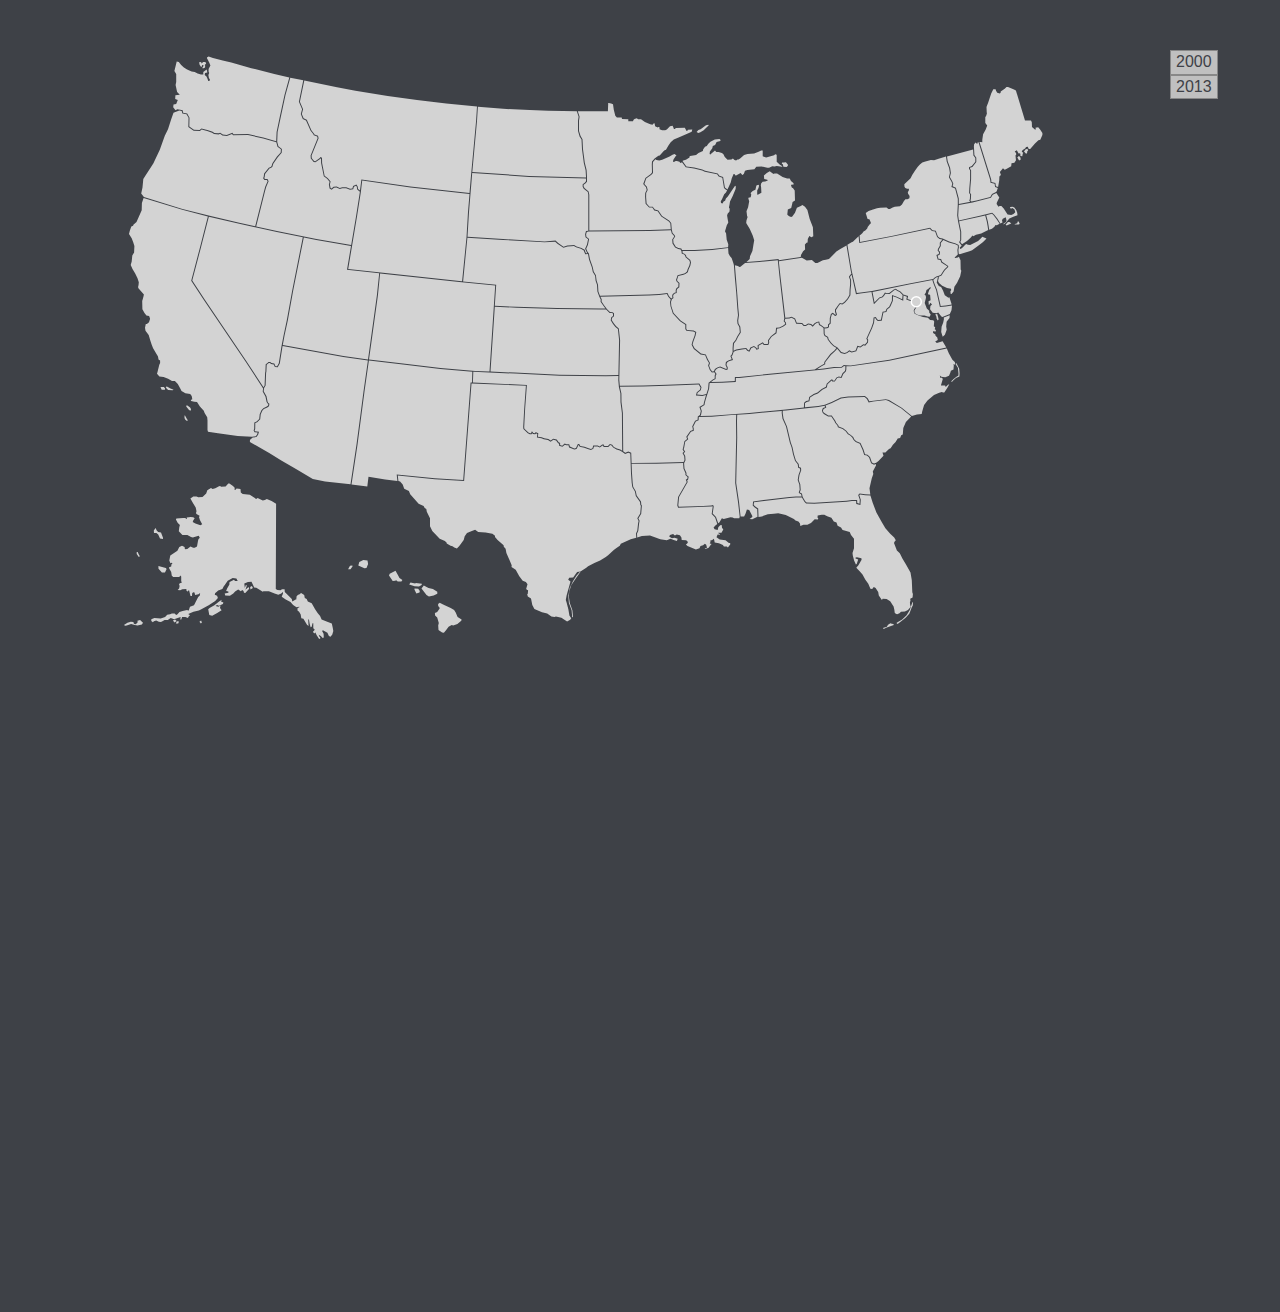
==== commit 98655cb7: "first graph and state highlights:" ====
--- a/index.html
+++ b/index.html
@@ -167,6 +167,7 @@
 							</g>
 						</g>
 			</svg>
+			<!--
 			<div class="right">
 					<h1>Graph of <br> flu trends <br> in Canada</h1>
 					<p>Data source: Google Flu Trends <a href="http://www.google.org/flutrends" style="color:white">(http://www.google.org/flutrends)</a>.</p>
@@ -174,12 +175,27 @@
 					<div class="status" id="statusID">
 					</div>
 			</div>
+			-->
 		</div>
-		<div class="graphBox">
-  			<svg class="graph">
-				
-  			</svg>
-  	</div>
+		<!--<script src="https://d3js.org/d3.v4.js"></script>-->
+		<script src="https://d3js.org/d3-scale-chromatic.v1.min.js"></script>
+		<!-- <select id="DOBDay" name="DOBDay">
+			<option>- Year -</option>
+			<option value="1999">1999</option>
+			<option value="2000">2000</option>
+			<option value="2001">2001</option>
+			<option value="2002">2002</option>
+			<option value="2003">2003</option>
+			<option value="2004">2004</option>
+			<option value="2005">2005</option>
+			<option value="2006">2006</option>
+			<option value="2007">2007</option>
+			</select>
+			<input onclick="updatePieChart(getTotalCauseValues(this.form.DOBDay))" type="button"/> -->
+		<button onclick="updatePieChart(getTotalCauseValues(2000))">2000</button>
+		<button onclick="updatePieChart(getTotalCauseValues(2013))">2013</button>
+		<div id="my_dataviz"></div>
+		
     <!-- <div class="block">
         <svg class="map" style="fill:#d3d3d3">
 		<g id="AB" transform="translate(-385,0) scale(0.4 0.4)">
--- a/css/main.css
+++ b/css/main.css
@@ -34,8 +34,8 @@
 .map{
 	background:transparent;
 	float:left;
-	width:520px;
-	height:500px;
+	width:100%;
+	height:800px;
 }
 
 .graphBox{
@@ -98,3 +98,7 @@
 path:hover{
 	cursor:pointer;
 }
+
+circle:hover{
+	cursor:pointer;
+}
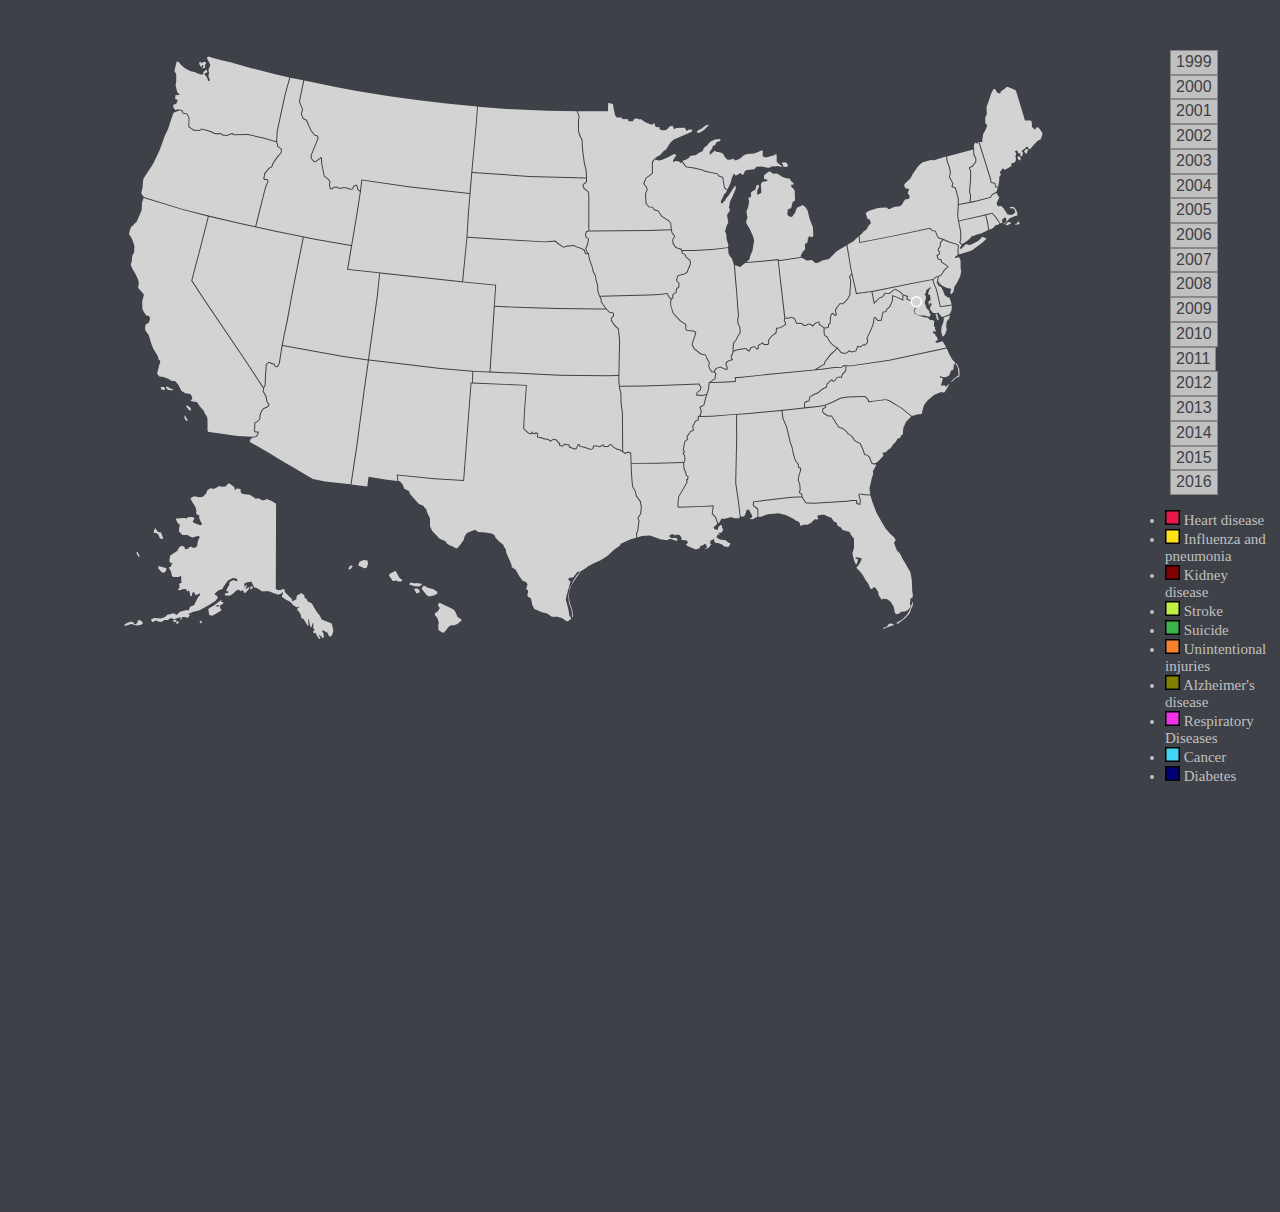
==== commit ec08472d: "legend" ====
--- a/index.html
+++ b/index.html
@@ -192,107 +192,80 @@
 			<option value="2007">2007</option>
 			</select>
 			<input onclick="updatePieChart(getTotalCauseValues(this.form.DOBDay))" type="button"/> -->
+		<button onclick="updatePieChart(getTotalCauseValues(1999))">1999</button>
 		<button onclick="updatePieChart(getTotalCauseValues(2000))">2000</button>
+		<button onclick="updatePieChart(getTotalCauseValues(2001))">2001</button>
+		<button onclick="updatePieChart(getTotalCauseValues(2002))">2002</button>
+		<button onclick="updatePieChart(getTotalCauseValues(2003))">2003</button>
+		<button onclick="updatePieChart(getTotalCauseValues(2004))">2004</button>
+		<button onclick="updatePieChart(getTotalCauseValues(2005))">2005</button>
+		<button onclick="updatePieChart(getTotalCauseValues(2006))">2006</button>
+		<button onclick="updatePieChart(getTotalCauseValues(2007))">2007</button>
+		<button onclick="updatePieChart(getTotalCauseValues(2008))">2008</button>
+		<button onclick="updatePieChart(getTotalCauseValues(2009))">2009</button>
+		<button onclick="updatePieChart(getTotalCauseValues(2010))">2010</button>
+		<button onclick="updatePieChart(getTotalCauseValues(2011))">2011</button>
+		<button onclick="updatePieChart(getTotalCauseValues(2012))">2012</button>
 		<button onclick="updatePieChart(getTotalCauseValues(2013))">2013</button>
-		<div id="my_dataviz"></div>
-		
-    <!-- <div class="block">
-        <svg class="map" style="fill:#d3d3d3">
-		<g id="AB" transform="translate(-385,0) scale(0.4 0.4)">
-				   <path d="M 1259.5,1028.0212 C 1205.9784,1013.8866 1211.7412,1016.0431 1208.5625,1008.96 L 1205.8842,1002.9919 L 1208.056,991.94049 C 1210.3463,980.28622 1210.2196,977.33719 1207.1672,971.25587 C 1206.1303,969.19014 1203.2082,963.367 1200.6737,958.31555 C 1198.1391,953.2641 1195.1126,946.2891 1193.9481,942.81555 C 1192.7836,939.342 1190.5271,934.52281 1188.9337,932.10625 C 1187.3404,929.68969 1185.7393,926.08969 1185.3758,924.10625 C 1185.0122,922.12281 1183.429,919.02184 1181.8574,917.2152 C 1180.2858,915.40857 1179,913.45303 1179,912.86957 C 1179,912.28612 1178.0652,910.496 1176.9228,908.89153 C 1175.721,907.20385 1174.444,903.13929 1173.8929,899.24788 C 1173.2928,895.01003 1172.0471,891.22258 1170.5261,889.01072 C 1169.1982,887.07983 1167.6536,884.27773 1167.0935,882.78386 C 1166.5335,881.28998 1164.4889,879.03998 1162.55,877.78386 C 1159.0754,875.53278 1157.7913,871.86504 1160,870.5 C 1160.55,870.16008 1161,867.38326 1161,864.32929 C 1161,858.898 1167.559,840.06785 1212.1754,717.40962 L 1216.2095,706.31925 L 1238.3547,713.68375 C 1250.5346,717.73422 1269.05,723.55352 1279.5,726.61553 C 1289.95,729.67753 1308.3657,735.06985 1320.4237,738.59845 C 1332.4818,742.12706 1342.4584,745.12508 1342.5941,745.26073 C 1343.2537,745.92032 1339.6201,760.59879 1338.6339,761.25884 C 1338.0102,761.6762 1336.4145,762.30582 1335.0877,762.65799 C 1332.5782,763.32409 1322.079,773.7009 1322.0287,775.56479 C 1322.0129,776.15042 1323.6069,777.39585 1325.5709,778.33241 C 1329.0071,779.97102 1329.25,779.95817 1332.0117,777.99164 C 1333.5902,776.86766 1335.1744,775.02582 1335.5322,773.89866 C 1335.8899,772.7715 1336.3891,772.05575 1336.6414,772.30811 C 1336.8938,772.56047 1335.3282,780.13188 1333.1624,789.13347 C 1328.0492,810.38447 1322.538,833.40159 1314.9967,865 C 1311.6495,879.025 1307.8274,895 1306.5031,900.5 C 1299.8255,928.2332 1293.8812,953.00632 1290.6665,966.5 C 1273.6948,1037.7386 1275.1284,1032.0543 1274.1826,1031.8592 C 1273.8072,1031.7818 1267.2,1030.0547 1259.5,1028.0212 z "/>
-				 </g>
-				 <g id="BC" transform="translate(-385,0) scale(0.4 0.4)">
-				   <path d="M 1047,975.73993 C 1040.6135,971.67741 1031,959.10346 1031,954.81273 C 1031,952.42719 1030.4092,951.60327 1028.0639,950.71801 C 1025.0947,949.59726 1022.8219,945.70615 1021.5117,939.5 C 1021.1633,937.85 1019.863,934.925 1018.6221,933 C 1017.3813,931.075 1015.5788,927.475 1014.6166,925 C 1013.6545,922.525 1011.0409,917.45487 1008.8086,913.73305 C 1006.3588,909.64842 1004.2488,904.4954 1003.4855,900.73305 C 1002.7899,897.30487 1001.6176,893.02449 1000.8803,891.22108 C 999.59698,888.08227 999.66703,887.83811 1002.5198,885.50705 C 1004.1589,884.16773 1006.3651,883.05574 1007.4225,883.03596 C 1009.4001,882.99897 1015.3592,888.72843 1025,899.93612 C 1028.025,903.45275 1030.9565,906.81825 1031.5144,907.415 C 1032.0723,908.01175 1034.0857,910.525 1035.9885,913 C 1037.8914,915.475 1039.7081,917.725 1040.0255,918 C 1041.4236,919.21112 1043.9636,928.03813 1044.5975,933.88838 C 1045.204,939.48626 1045.9016,941.08524 1050.235,946.81049 C 1056.0035,954.43169 1056.4934,955.55565 1057.4532,963.37111 C 1057.8497,966.60021 1058.7757,970.94703 1059.5108,973.0307 C 1060.246,975.11436 1060.5818,977.08487 1060.2571,977.40959 C 1058.7554,978.91122 1050.3141,977.84808 1047,975.73993 z "/>
-				   <path d="M 1205.5,1013.4345 C 1204.5878,1013.1685 1183.9891,1006.7666 1168,1001.7798 C 1162.4855,1000.0599 1104.0536,978.15319 1080,968.78765 C 1075.875,967.18153 1071.15,965.37356 1069.5,964.76992 C 1065.6793,963.37217 1065.0341,962.36081 1065.0153,957.74021 C 1065.0048,955.15268 1064.3452,953.43785 1062.8997,952.24021 C 1057.0865,947.4236 1055,945.00911 1055,943.09879 C 1055,941.94446 1054.6114,941 1054.1364,941 C 1051.7115,941 1048.2155,935.68241 1047.6026,931.06167 C 1046.6098,923.5779 1043.2743,917.06673 1037.3712,911.08917 C 1032.0867,905.73801 1032.0342,905.62496 1032.6171,900.83917 C 1033.0948,896.91764 1032.9183,896 1031.6866,896 C 1030.8506,896 1030.0167,895.64582 1029.8333,895.21293 C 1029.65,894.78004 1027.3625,893.18607 1024.75,891.67077 C 1022.1375,890.15548 1019.9656,888.37216 1019.9235,887.70785 C 1019.8814,887.04353 1019.6607,885.6 1019.4331,884.5 C 1018.8748,881.80172 1018.8214,880.02414 1018.9764,869.29289 C 1019.1057,860.33405 1019.1913,860.01685 1022.1477,857.52917 C 1024.9433,855.17683 1025.0987,854.722 1024.093,851.83705 C 1023.4919,850.11253 1023,846.92773 1023,844.75973 C 1023,841.77141 1022.0226,839.42455 1018.9595,835.05779 C 1015.5737,830.23099 1015.0109,828.74697 1015.4863,825.89884 C 1015.7983,824.02948 1016.9759,821.72508 1018.1031,820.77796 C 1020.3772,818.86715 1020.1646,817.29724 1016.7111,810.5 C 1014.9724,807.07779 1014.6833,804.62888 1014.7097,793.54636 C 1014.7396,781.01685 1014.824,780.50935 1017.2883,778.04636 C 1018.6895,776.64586 1022.2261,774.6 1025.1474,773.5 C 1032.3366,770.79295 1038,765.66012 1038,761.85152 C 1038,757.85811 1040.161,753.1617 1043.8813,749.06989 C 1046.6635,746.00985 1047,744.97577 1047,739.48519 C 1047,733.91464 1046.7168,733.07827 1044.0158,730.67162 C 1040.5895,727.61882 1034.6099,716.30782 1032.9615,709.76139 C 1031.9915,705.90908 1032.2031,703.79099 1034.5309,694.05591 C 1036.9071,684.11817 1037.0948,682.14285 1036.1369,677.15163 C 1035.5403,674.04323 1034.7976,667.225 1034.4864,662 C 1034.1751,656.775 1033.7215,651.55402 1033.4783,650.39782 C 1033.2351,649.24163 1032.7807,646.54163 1032.4685,644.39782 C 1032.1563,642.25402 1030.5634,634.875 1028.9288,628 C 1027.2941,621.125 1025.7335,614.49024 1025.4608,613.2561 C 1025.1508,611.8533 1023.5878,610.43677 1021.2908,609.47705 C 1014.2781,606.54695 1013.3603,606.58142 1011.4311,609.84737 C 1010.1349,612.0416 1008.0033,613.4539 1003.5761,615.05159 C 1000.2342,616.2576 995.72798,618.08936 993.56217,619.12217 C 991.39636,620.15498 989.52014,621 989.39278,621 C 989.26542,621 989.55736,619.5375 990.04153,617.75 C 991.39569,612.75059 990.50842,600.70557 988.5678,597.74382 C 986.51159,594.60564 986.78739,585.32244 988.9229,585.79174 C 989.65304,585.95219 999.75658,592.30378 1011.3752,599.90638 C 1043.0471,620.63073 1077.6621,641.68771 1094.5,650.47287 C 1102.75,654.77729 1109.95,658.61639 1110.5,659.0042 C 1113.221,660.9228 1144.0661,676.54183 1155.5,681.79085 C 1162.65,685.07323 1178.175,691.48456 1190,696.03825 C 1201.825,700.59193 1211.859,704.62774 1212.2979,705.00671 C 1212.7367,705.38568 1212.6399,706.77671 1212.0827,708.09787 C 1211.5255,709.41904 1206.2964,723.775 1200.4624,740 C 1194.6285,756.225 1188.1204,774.225 1186.0001,780 C 1162.8521,843.04654 1158,857.31511 1158,862.33941 C 1158,865.34637 1157.3677,868.45772 1156.5069,869.68675 C 1154.3417,872.77801 1155.5746,877.10207 1159.305,879.5 C 1163.9674,882.49701 1170.0114,893.71023 1170.733,900.70195 C 1171.1279,904.5284 1172.2721,907.93651 1174.1628,910.91779 C 1175.7233,913.37836 1177,915.84134 1177,916.39106 C 1177,916.94079 1178.0589,918.54019 1179.3531,919.94528 C 1180.6474,921.35038 1182.2841,924.64909 1182.9903,927.27576 C 1183.6965,929.90243 1184.6712,932.29678 1185.1562,932.59653 C 1186.4248,933.38057 1190.5901,941.96935 1191.4139,945.5 C 1191.799,947.15 1195.3203,954.99065 1199.2392,962.92366 C 1203.359,971.26334 1206.3694,978.64494 1206.3761,980.42366 C 1206.3826,982.11565 1205.6021,987.71823 1204.6417,992.87385 C 1202.8415,1002.5376 1203.1033,1006.7018 1205.7666,1010.7665 C 1207.3182,1013.1345 1207.2375,1013.9413 1205.5,1013.4345 z "/>
-				   <path d="M 976.23965,824.73293 C 972.17844,815.33083 970.68221,804.14886 971.34333,788.14081 C 971.72813,778.82329 972.38112,773.2457 973.2031,772.25527 C 973.89982,771.41578 974.47664,770.00242 974.48493,769.11446 C 974.50924,766.51047 978.83059,766.61743 982.82989,769.321 C 987.61763,772.55758 994,778.90274 994,780.42599 C 994,781.08483 989.95,785.84314 985,791 C 974.48348,801.95601 974.34353,802.52565 978.48758,817.50703 C 979.85574,822.45316 980.98074,827.2875 980.98758,828.25 C 981.01238,831.74419 978.44744,829.84419 976.23965,824.73293 z "/>
-				 </g>
-				 <g id="MB" transform="translate(-385,0) scale(0.4 0.4)">
-				 <path  d="M 1453.2188,765.84375 L 1452.5,772.15625 C 1452.1018,775.63724 1451.6466,779.175 1451.5,780 C 1451.3534,780.825 1450.9037,783.975 1450.5,787 C 1450.0963,790.025 1449.6497,793.175 1449.5,794 C 1449.3502,794.825 1448.4532,801.30718 1447.5,808.40625 C 1445.8654,820.57898 1445.8596,821.49463 1447.4688,824.21875 C 1449.1394,827.04692 1449.1181,827.16426 1446.3438,830.65625 C 1444.7852,832.61781 1442.9999,834.97434 1442.375,835.875 C 1441.7502,836.77569 1440.9098,843.35 1440.5313,850.5 C 1440.1527,857.65 1439.704,865.3 1439.5313,867.5 C 1439.3586,869.7 1438.919,875.55 1438.5625,880.5 C 1438.206,885.45 1437.7423,892.2 1437.5,895.5 C 1436.4921,909.22694 1436.0484,914.91294 1435.5,922.5 C 1435.1819,926.9 1434.7342,932.75 1434.5,935.5 C 1434.2658,938.25 1433.8078,945 1433.4688,950.5 C 1433.1297,956 1432.6902,962.3 1432.5,964.5 C 1432.3098,966.7 1431.8695,973.225 1431.5,979 C 1431.1305,984.775 1430.6786,991.075 1430.5,993 C 1430.3214,994.925 1429.8511,1001.675 1429.4688,1008 C 1429.0864,1014.325 1428.6548,1020.175 1428.5,1021 C 1427.988,1023.7295 1426.6173,1046.3849 1426.5625,1053 L 1426.5,1059.5 L 1432.5,1060.0938 C 1442.1211,1061.0704 1451.3031,1062.1045 1454,1062.5 C 1455.375,1062.7017 1458.975,1063.1339 1462,1063.4688 C 1467.833,1064.1145 1471.1474,1064.5028 1480,1065.5625 C 1483.025,1065.9246 1489.775,1066.5186 1495,1066.875 C 1500.225,1067.2314 1509.0752,1067.6463 1514.6563,1067.8125 L 1524.7813,1068.125 L 1525.4063,1063.3125 C 1525.7362,1060.6646 1526.2357,1053.1 1526.5313,1046.5 C 1526.8269,1039.9 1527.271,1031.35 1527.5,1027.5 C 1527.7289,1023.65 1528.1785,1013.75 1528.5,1005.5 C 1529.6133,976.92549 1529.9323,973.96017 1532.3125,969.96875 C 1533.531,967.92546 1540.6212,959.7781 1548.0938,951.875 C 1555.5663,943.9719 1563.6705,935.2709 1566.0938,932.53125 C 1568.517,929.79158 1570.95,927.02624 1571.5,926.40625 C 1581.124,915.55745 1585.7515,910.2435 1590.9375,904.03125 C 1594.3694,899.92021 1600.2877,893.11461 1604.0938,888.90625 C 1607.8998,884.69786 1612.5559,879.50557 1614.4375,877.375 C 1616.319,875.24443 1620.1243,871.025 1622.9063,868 C 1625.6882,864.975 1627.9915,862.01453 1628,861.4375 C 1628.0164,860.31721 1622.7688,858.15248 1618.25,857.40625 C 1611.3341,856.26413 1609.4291,855.60762 1608.2813,853.96875 C 1607.3136,852.5873 1605.7232,852.231 1600.9688,852.34375 C 1597.6387,852.42273 1594.6109,852.99022 1594.2188,853.59375 C 1593.4123,854.83475 1581.8457,856.27042 1579.5938,855.40625 C 1578.5706,855.01367 1578.3691,854.20212 1578.9063,852.75 C 1579.6886,850.6353 1579.515,849.40228 1576.6875,836 C 1574.6569,826.37492 1574.1355,823.50753 1573.4375,818 C 1572.6373,811.6865 1570.0779,809.75609 1559.625,807.5625 C 1552.9322,806.158 1550.6683,805.25109 1549.7813,803.625 C 1548.5324,801.33532 1548.558,793.43012 1549.8438,782.75 L 1550.6563,776 L 1545.3125,775.875 C 1542.3859,775.80625 1539.6625,775.66113 1539.25,775.5625 C 1538.8375,775.46388 1535.125,775.03577 1531,774.59375 C 1526.875,774.15172 1522.825,773.67298 1522,773.53125 C 1521.175,773.38949 1517.374,772.93447 1513.5625,772.53125 C 1509.7509,772.12802 1505.7009,771.64825 1504.5625,771.46875 C 1503.424,771.28928 1499.8,770.86963 1496.5,770.53125 C 1493.2,770.19285 1486.9,769.52436 1482.5,769.03125 C 1478.1,768.53814 1471.8,767.8773 1468.5,767.5625 C 1465.2,767.24768 1460.3971,766.71959 1457.8438,766.40625 L 1453.2188,765.84375 z M 1481.8125,937.71875 C 1485.6705,937.75172 1488.2533,939.55927 1490.1875,943.375 C 1491.3393,945.64733 1492.6063,947.725 1493,948 C 1494.8726,949.30772 1499.4481,961.46154 1498.5938,962.84375 C 1498.0532,963.71831 1499.8495,969.23296 1501.8125,972.75 C 1502.4991,973.98026 1502.9524,977.35526 1502.8438,980.25 C 1502.6353,985.80652 1505.9424,998.05656 1509.0938,1003.4688 C 1510.3626,1005.6479 1510.9427,1009.1624 1511.1563,1016 C 1511.4488,1025.3671 1511.4014,1025.5055 1509.0313,1025.8438 C 1507.7093,1026.0324 1505.7913,1027.2699 1504.75,1028.5938 C 1502.5861,1031.3446 1500.7652,1031.6401 1498.6875,1029.5625 C 1496.978,1027.853 1497.5026,1020.6971 1499.5625,1017.5313 C 1500.2905,1016.4122 1501.1271,1014.2164 1501.4063,1012.6563 C 1501.6855,1011.0961 1502.4665,1009.1434 1503.1563,1008.3125 C 1505.1531,1005.9063 1505.0767,1003.5354 1502.9688,1002.2188 C 1501.3222,1001.1906 1500.8365,1001.3101 1499.7813,1003 C 1498.4168,1005.1847 1496,1005.6992 1496,1003.8125 C 1496,1003.164 1496.5283,1001.2056 1497.1563,999.46875 C 1499.8496,992.02032 1495.4643,985.59316 1489.1875,987.78125 C 1486.6269,988.67389 1485.8991,988.51285 1484.2188,986.65625 C 1483.1411,985.46548 1481.5803,982.38096 1480.7188,979.78125 C 1479.8572,977.18153 1478.0391,973.58152 1476.6875,971.78125 C 1474.95,969.46695 1474.3431,967.62111 1474.6563,965.5 C 1475.0599,962.76528 1474.6846,962.27002 1470.2188,959.9375 C 1463.7136,956.53989 1461.0763,957.52558 1460.875,963.40625 C 1460.7978,965.65971 1460.5846,969.75 1460.4063,972.5 C 1459.5156,986.24088 1459.513,986.25917 1463.5938,989.5 C 1472.3591,996.46101 1473.0612,997.35399 1474.4688,1003.5 C 1475.2246,1006.8 1475.8206,1011.1216 1475.8125,1013.0938 C 1475.8045,1015.066 1476.9762,1018.9905 1478.4063,1021.8125 C 1481.7484,1028.4079 1481.8851,1033.5347 1478.75,1034.375 C 1475.4492,1035.2596 1474.1928,1035.1477 1473.4063,1033.875 C 1472.7232,1032.7699 1469.9678,1020.0305 1468.0313,1009.125 C 1466.9366,1002.961 1465.4806,1001.0462 1458.5,996.53125 C 1452.9601,992.94802 1450.2769,990.14481 1450.5625,988.25 C 1450.6661,987.5625 1450.8063,986.12323 1450.875,985.0625 C 1450.9437,984.00178 1451.6217,982.53448 1452.375,981.78125 C 1453.2671,980.88908 1453.7117,978.08837 1453.6875,973.78125 C 1453.6506,967.17072 1453.6743,967.18412 1449.8438,965.03125 C 1445.5656,962.62677 1444,960.36277 1444,956.5625 C 1444,954.50214 1444.4894,954 1446.4688,954 C 1450.1746,954 1451.4277,950.81358 1448.9688,947.6875 C 1447.8809,946.30447 1447,944.67688 1447,944.0625 C 1447,942.74709 1451.6949,940.69117 1454.4063,940.8125 C 1456.8063,940.9199 1462,945.8361 1462,948 C 1462,948.90122 1463.0459,950.62253 1464.3125,951.8125 L 1466.5938,953.96875 L 1467.9375,950.34375 C 1470.1706,944.16826 1474.227,939.04142 1477.5,938.28125 C 1479.0959,937.91061 1480.5265,937.70776 1481.8125,937.71875 z "/>
-				 </g>
-				 <g id="NB" transform="translate(-385,0) scale(0.4 0.4)">
-				   <path d="M 2029.5734,1116.2767 C 2027.2977,1115.6963 2024.5575,1112.5911 2022.9204,1108.7373 C 2022.2749,1107.2178 2020.7463,1105.7234 2019.5235,1105.4165 C 2015.4672,1104.3985 2009.0575,1087.708 2008.9946,1078 C 2008.973,1074.6664 2008.3867,1072.9522 2006.7327,1071.3866 C 2002.8417,1067.7036 1997.6067,1065.0076 1994.3388,1065.0037 L 1991.1776,1065 L 1990.7876,1058.75 C 1990.5731,1055.3125 1990.5597,1052.1625 1990.7578,1051.75 C 1990.9559,1051.3375 1993.904,1050.9658 1997.309,1050.9239 C 2004.6604,1050.8336 2008.7474,1049.4781 2012.9124,1045.749 C 2014.8007,1044.0583 2018.8522,1042.2114 2023.4242,1040.9571 C 2030.3339,1039.0614 2031.129,1039.0271 2034.5924,1040.4742 C 2038.1483,1041.9599 2038.4134,1041.9334 2040.3056,1039.9023 C 2044.3683,1035.5415 2056.0547,1032.0695 2055.9646,1035.25 C 2055.9451,1035.9375 2055.286,1037.625 2054.5,1039 C 2052.3832,1042.703 2052.5912,1051.2088 2054.8697,1054.1151 C 2055.898,1055.4268 2057.0639,1057.986 2057.4606,1059.8023 C 2057.9021,1061.8235 2059.9826,1064.8301 2062.8235,1067.5523 C 2067.28,1071.8227 2067.7083,1072 2073.5659,1072 C 2076.9213,1072 2079.9271,1072.2604 2080.2454,1072.5787 C 2080.5636,1072.897 2078.5771,1075.4845 2075.8307,1078.3287 C 2073.0844,1081.1729 2069.6967,1085.9046 2068.3026,1088.8436 C 2064.7399,1096.3538 2052.2306,1109 2048.3643,1109 C 2046.1768,1109 2045.1918,1109.6696 2044.2502,1111.7969 C 2042.438,1115.891 2035.8936,1117.8885 2029.5734,1116.2767 z "/>
-				 </g>
-				 <g id="NL" transform="translate(-385,0) scale(0.4 0.4)">
-				   <path d="M 2141.1204,1006.4259 C 2138.3552,1002.9105 2138.4315,998.64317 2141.3303,994.68328 C 2144.4071,990.48034 2144.7484,985.37231 2142.0105,984.50333 C 2139.4334,983.68539 2139.4657,981.60065 2142.122,977.30265 C 2144.0206,974.23063 2144.1756,972.9551 2143.5946,965.18461 C 2142.5484,951.19311 2142.8659,934.7734 2144.4972,918.5 C 2144.6075,917.4 2145.0418,912.91341 2145.4624,908.52979 C 2146.3492,899.2878 2148.1924,895.92419 2155.3753,890.43959 C 2159.3039,887.43993 2160.3509,887.04636 2161.614,888.09464 C 2165.3631,891.20609 2166.1299,894.75922 2165.6842,906.9547 C 2165.4464,913.4605 2165.0034,919.18545 2164.6998,919.6768 C 2164.3961,920.16814 2163.8575,923.25437 2163.5029,926.53508 L 2162.8582,932.5 L 2165.3932,929.5 C 2166.7874,927.85 2167.9443,926.19282 2167.964,925.81739 C 2168.0432,924.31554 2172.191,923.93961 2175.4961,925.13474 C 2179.2055,926.47609 2179.3034,926.6596 2179.0247,931.75 L 2178.8468,935 L 2183.8644,935 C 2186.624,935 2189.1219,934.61173 2189.4152,934.13717 C 2189.7085,933.66262 2192.0976,932.68071 2194.7242,931.95515 C 2197.3509,931.22959 2201.75,929.59772 2204.5,928.32878 C 2209.47,926.03547 2213.9657,925.95866 2218.1179,928.09611 C 2220.2942,929.2164 2221.2751,934.58666 2219.7496,937.02932 C 2218.7343,938.65517 2218.8621,939.30657 2220.5226,940.96702 C 2222.2361,942.68054 2223.2113,942.84607 2227.5512,942.16002 C 2233.9378,941.15044 2235,941.53556 2235,944.86083 C 2235,947.69412 2232.9376,951.3155 2229.6529,954.25 C 2228.5755,955.2125 2228.2128,956 2228.847,956 C 2229.4928,956 2230,957.50366 2230,959.41821 C 2230,961.29823 2230.2731,963.54823 2230.607,964.41821 C 2231.3094,966.24855 2233,966.54964 2233,964.84439 C 2233,962.98758 2237.9696,957 2239.5107,957 C 2240.2881,957 2241.4569,958.79302 2242.1181,961 C 2243.4827,965.5544 2244.8454,965.91352 2249.0282,962.82103 C 2250.6492,961.6226 2252.3184,960.98746 2252.7377,961.40961 C 2253.157,961.83176 2253.605,965.17479 2253.7334,968.83857 C 2253.8617,972.50236 2254.0404,977.17787 2254.1304,979.22861 C 2254.3668,984.6138 2250.307,990.47499 2246.1196,990.79407 C 2243.6056,990.98562 2242.7419,990.52755 2241.8258,988.51693 C 2240.3876,985.36046 2239.6819,985.35733 2238,988.5 C 2235.2802,993.58204 2233.0502,990.43338 2231.8647,979.837 C 2230.9967,972.07863 2229.864,969 2227.8776,969 C 2227.3949,969 2227,970.64468 2227,972.65484 C 2227,975.6077 2226.2445,977.0284 2223.0663,980.05172 C 2219.5062,983.43835 2219.0369,984.48445 2218.1249,991.06559 C 2216.7835,1000.7448 2214.3903,1003.3179 2206.538,1003.5234 C 2199.7712,1003.7005 2199.2557,1002.0854 2204.5,997.1388 C 2207.3532,994.44755 2208,993.10688 2208,989.88357 C 2208,986.15364 2207.8788,985.9945 2205.8606,987.0746 C 2202.0677,989.10453 2197.7143,990.00777 2196.5161,989.0134 C 2195.3171,988.01826 2193.6075,988.78341 2183.5582,994.81289 C 2180.5214,996.63499 2176.7909,998.32263 2175.2683,998.56322 C 2173.7458,998.8038 2170.9579,999.26083 2169.073,999.57884 C 2167.1882,999.89684 2161.1132,1001.971 2155.573,1004.1881 C 2150.0329,1006.4051 2144.9917,1008.4221 2144.3704,1008.6703 C 2143.7491,1008.9185 2142.2866,1007.9085 2141.1204,1006.4259 z "/>
-				   <path d="M 2016.8208,934.50867 C 2016.6444,934.34385 2014.7862,933.98288 2012.6915,933.70652 C 2010.5968,933.43016 2008.0166,932.41998 2006.9576,931.46167 C 2005.4323,930.08123 2003.8345,929.82304 1999.2662,930.21876 C 1991.9486,930.85261 1991.192,930.54787 1990.4736,926.67722 C 1989.2816,920.255 1989.1515,919.477 1989.0765,918.32143 C 1989.0344,917.67321 1988.3091,916.45198 1987.4647,915.60758 C 1986.0844,914.22721 1985.6051,914.27008 1982.7147,916.03241 C 1980.9466,917.11047 1978.5572,917.99421 1977.405,917.99626 C 1974.8658,918.00079 1971.3646,914.51072 1972.9349,913.54026 C 1974.0754,912.83537 1974.3448,906.88679 1973.3962,903.35145 C 1973.0354,902.0066 1971.2637,900.59968 1968.6599,899.5903 C 1961.2856,896.73165 1953.5113,884.65016 1956.0244,879.95441 C 1956.5997,878.87948 1957.5157,878 1958.0599,878 C 1959.0911,878 1960.8351,874.16274 1961.3564,870.7467 C 1961.5227,869.65734 1962.6124,868.03119 1963.778,867.13302 C 1964.9436,866.23486 1966.3434,864.30426 1966.8886,862.84281 C 1967.836,860.30329 1968.0708,860.22735 1972.19,861.12795 C 1974.5605,861.64624 1977.625,862.84497 1979,863.79181 C 1982.5224,866.21734 1986.1663,865.48795 1988.5217,861.88586 C 1990.4165,858.98827 1990.7112,858.89011 1995.5,859.56142 C 1998.25,859.94691 2001.2951,860.2307 2002.2668,860.19204 C 2003.6996,860.13505 2003.9613,860.77821 2003.6511,863.59326 C 2003.4407,865.50258 2003.0956,867.18089 2002.8843,867.32283 C 1998.4372,870.30928 1995.0177,873.36498 1994.5734,874.74933 C 1994.2644,875.7122 1992.6603,877.4 1991.0087,878.5 C 1987.4938,880.84096 1987.2828,882.04096 1989.96,884.46381 C 1992.3553,886.63152 1998.2608,885.86937 2000.2213,883.13953 C 2002.5677,879.87219 2007.5865,878.06144 2011.229,879.16805 C 2015.9458,880.60107 2019.5684,878.90363 2021.649,874.28549 C 2023.4055,870.38686 2023.6123,865.21227 2022.0731,863.6731 C 2021.5756,863.17563 2020.2965,863.70348 2019.1,864.9 C 2017.7858,866.21419 2015.7209,867 2013.5818,867 C 2006.0512,867 2005.3791,864.99978 2010,856.34034 C 2011.65,853.24831 2013,849.69412 2013,848.44214 C 2013,845.42205 2009.6928,837.81989 2007.6366,836.11339 C 2006.7365,835.36634 2006,834.01913 2006,833.1196 C 2006,830.3301 2001.0055,821.6362 1997.7744,818.80133 C 1995.6598,816.94607 1994.4614,814.75835 1993.94,811.80133 C 1993.5228,809.4356 1992.6605,804.575 1992.0239,801 C 1991.3872,797.425 1990.839,791.575 1990.8058,788 C 1990.7357,780.46877 1988.8743,776.44158 1985.0892,775.63166 C 1983.6652,775.32694 1981.0375,774.16677 1979.25,773.05351 C 1975.6348,770.80196 1975.0394,767.81642 1977.5039,764.29788 C 1978.5524,762.80095 1978.7457,761.44659 1978.1421,759.82538 C 1977.2536,757.43863 1977.2887,756.51501 1978.4728,751.1239 C 1979.2294,747.67903 1978.6733,747.4752 1969.5697,747.86075 C 1967.4081,747.95229 1965.8785,747.7882 1966.1706,747.49609 C 1966.4627,747.20398 1965.9392,743.71036 1965.0072,739.73249 C 1963.6783,734.06066 1962.8937,732.43712 1961.371,732.20858 C 1960.3031,732.0483 1958.9344,731.12464 1958.3295,730.156 C 1956.9068,727.87787 1952.7854,712.88123 1953.4103,712.25632 C 1954.4566,711.21005 1966.0906,721.51857 1970.1415,727.08126 C 1972.512,730.33657 1975.2194,733 1976.1577,733 C 1977.0961,733 1978.8025,734.31827 1979.9498,735.9295 C 1981.0971,737.54072 1983.5488,739.79407 1985.3979,740.93693 C 1987.5926,742.29327 1989.5059,744.74858 1990.9078,748.00743 C 1992.289,751.21805 1993.6703,753.00442 1994.7778,753.01238 C 1995.725,753.01919 1997.475,754.53068 1998.6667,756.37125 C 2000.3445,758.96275 2001.7511,759.86448 2004.9011,760.3682 C 2008.4116,760.92954 2009.2704,761.59967 2011.17,765.25933 C 2012.3806,767.5917 2013.6251,771.28538 2013.9356,773.46751 C 2014.4644,777.1845 2014.7912,777.5172 2019.1125,778.73678 C 2021.6493,779.45276 2024.4922,780.88636 2025.4299,781.92256 C 2026.9841,783.63993 2027.0057,784.24163 2025.6742,788.72535 C 2024.4475,792.85609 2024.4269,794.03311 2025.5454,796.07206 C 2026.2779,797.40743 2027.1148,799.625 2027.4052,801 C 2027.8616,803.16153 2029.393,804.00779 2038.7165,807.25063 C 2044.6474,809.31347 2050.3056,811.00097 2051.2901,811.00063 C 2052.2747,811.00028 2054.803,812.86576 2056.9087,815.14614 L 2060.7371,819.29228 L 2069.6185,819.702 C 2074.5033,819.92736 2080.2083,820.76628 2082.2963,821.56628 C 2086.1939,823.05966 2088.6277,822.51512 2091.6749,819.46799 C 2092.6297,818.51313 2094.4604,818.68054 2100.1955,820.24715 C 2104.213,821.34457 2107.7695,822.66699 2108.099,823.18587 C 2109.3875,825.21542 2107.7162,828.87493 2104.9838,830.00672 C 2103.4364,830.64766 2099.7696,833.89025 2096.8352,837.21249 C 2093.9008,840.53472 2090.15,844.68314 2088.5,846.43118 C 2086.85,848.17923 2083.3971,851.83483 2080.827,854.55473 C 2076.0477,859.6125 2073.8341,865.61537 2076.3871,866.59504 C 2078.5145,867.41141 2088.8014,856.57574 2089.5162,852.76548 C 2089.9604,850.39759 2092.4768,846.89101 2097.8269,841.18462 C 2104.7643,833.78526 2105.8568,833 2109.2142,833 C 2112.2916,833 2113.3196,833.56755 2115.2139,836.31238 C 2117.1262,839.08315 2117.9088,839.50822 2120,838.91206 C 2124.7013,837.57183 2129.682,837.9623 2132.1151,839.86184 C 2133.4268,840.88585 2137.2,843.2149 2140.5,845.03751 C 2143.8,846.86012 2146.6293,848.43914 2146.7874,848.54645 C 2146.9455,848.65375 2146.5364,849.92337 2145.8783,851.36782 C 2144.1942,855.06386 2146.1687,861.10207 2150.4668,865.40018 C 2153.7464,868.67971 2158,875.79887 2158,878.0082 C 2158,879.65717 2151.1923,890.07724 2147.7496,893.6978 L 2144.7089,896.8956 L 2140.629,891.6978 C 2138.3851,888.83901 2136.1163,886.19635 2135.5873,885.82523 C 2135.0582,885.4541 2133.0222,885.95551 2131.0627,886.93947 C 2129.1032,887.92342 2125.1418,889.28341 2122.2596,889.96167 C 2119.3774,890.63992 2113.7524,892.45125 2109.7596,893.98683 C 2105.7668,895.52242 2097.55,898.65228 2091.5,900.94209 C 2085.45,903.23189 2078.3507,905.99926 2075.7237,907.0918 C 2066.187,911.05805 2045.4039,918.24324 2041.5,918.92373 C 2038.2555,919.48927 2036.4485,919.10484 2031.9329,916.88842 C 2028.871,915.38552 2025.9032,914.4583 2025.3379,914.82794 C 2024.7725,915.19757 2024.2529,917.3 2024.1833,919.5 C 2024.0269,924.43723 2022.9443,933.36437 2022.4389,933.88392 C 2021.9579,934.37842 2017.2428,934.90276 2016.8208,934.50867 z "/>
-				 </g>
-				 <g id="NS" transform="translate(-385,0) scale(0.4 0.4)">
-				   <path d="M 2063.6603,1148.6779 C 2057.8155,1147.4139 2054.9745,1144.1105 2052.6094,1135.8285 C 2051.4521,1131.776 2051.2641,1129.4356 2051.9507,1127.6298 C 2053.4168,1123.7736 2060.0391,1114.0007 2064.3856,1109.2789 C 2066.5227,1106.9572 2068.8747,1104.1961 2069.6123,1103.1431 C 2070.3499,1102.0901 2072.0873,1100.9439 2073.4732,1100.5961 C 2076.3151,1099.8828 2085,1094.0331 2085,1092.8323 C 2085,1091.7913 2080.5125,1093.5323 2075.1933,1096.637 C 2065.947,1102.0339 2067.2441,1093.269 2077.399,1081.7325 C 2081.8631,1076.661 2082.9228,1075.9616 2085.9954,1076.0585 C 2095.5242,1076.3589 2106.225,1074.6579 2109.7181,1072.2875 C 2111.8867,1070.8158 2113.8861,1070.1542 2114.8791,1070.5798 C 2115.7706,1070.9618 2118.583,1071.3502 2121.1288,1071.4428 C 2126.4008,1071.6345 2130.5647,1073.9504 2132.2371,1077.6211 C 2133.3036,1079.9618 2132.9359,1080.5833 2126.9416,1086.5693 C 2123.3987,1090.1073 2119.825,1093.7164 2119,1094.5895 C 2115.4451,1098.3519 2106.6495,1105.0499 2104.5825,1105.5687 C 2103.2632,1105.8998 2101.1271,1108.1941 2099.4165,1111.1172 C 2096.7391,1115.6926 2096.2436,1116.0629 2093.3728,1115.6334 C 2090.7852,1115.2463 2090.0518,1115.5908 2089.1228,1117.6298 C 2088.5053,1118.9852 2088,1120.5542 2088,1121.1166 C 2088,1121.6789 2086.6461,1125.3913 2084.9913,1129.3663 C 2082.7174,1134.8284 2080.3851,1138.2308 2075.4421,1143.2968 C 2071.8449,1146.9836 2068.8114,1149.938 2068.7009,1149.8623 C 2068.5904,1149.7866 2066.3221,1149.2536 2063.6603,1148.6779 z "/>
-				   <path d="M 2130.9753,1072.7182 C 2130.1367,1072.0482 2127.266,1069.1412 2124.596,1066.2582 C 2121.0365,1062.4145 2120.0148,1060.6807 2120.7658,1059.7582 C 2121.3292,1059.0662 2123.1798,1054.3343 2124.8784,1049.2428 C 2128.3214,1038.9225 2131.5674,1032 2132.9636,1032 C 2134.7303,1032 2137.0001,1036.4681 2137.0137,1039.9725 C 2137.0357,1045.6745 2137.9829,1047.7797 2140.8445,1048.4866 C 2144.3286,1049.3473 2149,1053.8511 2149,1056.3495 C 2149,1057.436 2147.6031,1060.5018 2145.8958,1063.1625 C 2143.6442,1066.6712 2142.1522,1068 2140.4638,1068 C 2139.0189,1068 2137.3261,1069.1377 2136,1071 C 2133.6312,1074.3267 2133.1811,1074.4806 2130.9753,1072.7182 z "/>
-				 </g>
-				 <g id="NT" fill=darkgray transform="translate(-385,0) scale(0.4 0.4)">
-				   <path d="M 1172.0625,374.25 C 1170.3658,374.22086 1167.9315,374.52895 1164.4375,374.96875 C 1159.0668,375.64478 1154.0788,376.40543 1153.3438,376.6875 C 1152.3829,377.05622 1152.144,378.55444 1152.5,382.03125 C 1153.0762,387.65952 1151.7993,389.13587 1149.4375,385.53125 C 1148.5251,384.13872 1147.4628,383 1147.0938,383 C 1145.4263,383 1130.891,409.30822 1128.0313,417.5 C 1126.3032,422.45 1124.2321,427.50061 1123.4375,428.71875 C 1121.1397,432.24097 1121.6878,433.24013 1128.2813,437.71875 C 1142.2854,447.23135 1142.6655,448.18645 1136.9063,460 C 1134.8952,464.125 1133.0145,469.38117 1132.75,471.6875 C 1132.3019,475.59398 1132.5394,476.09356 1136.1563,479 C 1138.2914,480.71592 1139.8472,482.46489 1139.5938,482.875 C 1139.3403,483.28512 1139.0039,486.21897 1138.875,489.40625 C 1138.6252,495.58039 1137.4363,497.61352 1133.4063,498.625 C 1130.5757,499.3354 1129,501.7639 1129,505.4375 C 1129,506.84866 1128.5842,508 1128.0938,508 C 1127.6033,508 1126.9256,509.17826 1126.5625,510.625 C 1126.0817,512.54091 1126.4431,513.84672 1127.9375,515.4375 C 1129.3657,516.9577 1129.9936,518.97511 1130,522.0625 C 1130.0054,524.68238 1130.9911,528.51505 1132.4063,531.4375 C 1134.0572,534.84675 1134.6455,537.41098 1134.2813,539.65625 C 1133.9263,541.84345 1134.4298,544.22236 1135.8125,546.875 C 1137.8381,550.76119 1137.8308,550.90971 1136.0625,556.75 C 1133.6674,564.66051 1131.2425,577.87821 1130.5938,586.5 C 1130.304,590.35 1129.7955,594.41524 1129.4688,595.53125 C 1129.0881,596.83107 1129.6557,598.44845 1131.0313,600.03125 C 1133.6905,603.09154 1135.2986,606.88939 1136.9688,614 C 1138.4717,620.39891 1140.3967,624.59539 1143.2813,627.75 L 1145.3438,630 L 1143.1875,632.3125 C 1141.7528,633.83966 1141,635.89977 1141,638.375 C 1141,640.43821 1140.5179,643.00919 1139.9375,644.09375 C 1138.9896,645.86488 1139.5241,646.35807 1145.1875,648.9375 C 1148.6554,650.51701 1153.2332,652.99678 1155.3438,654.4375 C 1158.3884,656.51598 1159.8856,656.9143 1162.5938,656.40625 C 1166.6425,655.64672 1166.3576,654.62166 1166.4375,670.84375 L 1166.5,683.1875 L 1177.5,687.625 C 1213.2027,702.04825 1255.3294,716.40428 1296,728 C 1307.825,731.37145 1324.025,736.09074 1332,738.5 C 1339.975,740.90927 1347.85,743.14703 1349.5,743.4375 C 1351.15,743.72798 1359.25,745.32312 1367.5,747 C 1375.75,748.67688 1383.7433,750.26289 1385.25,750.53125 C 1386.7566,750.79961 1392.6065,751.9473 1398.25,753.0625 C 1403.8934,754.17771 1409.85,755.30604 1411.5,755.59375 C 1413.15,755.88147 1420.8,757.41017 1428.5,758.96875 C 1444.2728,762.16133 1449.9478,762.62459 1450.0625,760.75 C 1450.1046,760.0625 1450.3046,758.66346 1450.5,757.625 C 1450.6954,756.58653 1451.1435,751.86153 1451.5,747.125 C 1451.8566,742.38846 1452.3296,737.375 1452.5313,736 C 1452.7329,734.625 1453.1496,730.575 1453.4688,727 C 1454.3798,716.79077 1455.9539,700.48648 1456.5,695.5 C 1456.6807,693.85 1457.1359,688.45 1457.5,683.5 C 1457.864,678.55 1458.3275,673.825 1458.5313,673 C 1458.735,672.175 1459.1642,667.675 1459.5,663 C 1459.8359,658.325 1460.5552,650.77915 1461.0938,646.21875 C 1461.6321,641.65836 1461.8284,637.51239 1461.5313,637.03125 C 1461.2338,636.55013 1454.5834,632.82013 1446.75,628.71875 C 1430.1829,620.04473 1413.1922,611.05374 1400.5625,604.28125 L 1391.6563,599.5 L 1385.5,589.5 L 1379.3438,579.5 L 1368.0313,577.09375 L 1356.7188,574.65625 L 1347.0313,561.59375 C 1341.6992,554.39843 1333.2933,542.875 1328.3438,536 C 1323.3943,529.125 1313.6155,515.69754 1306.625,506.15625 C 1299.6345,496.61495 1293.2278,487.73899 1292.375,486.4375 C 1290.9274,484.2281 1291.0631,483.45127 1294.3438,474.78125 C 1306.6838,442.17011 1306.6578,442.334 1300.4375,434.1875 C 1298.5538,431.72042 1297,429.31466 1297,428.84375 C 1297,428.37284 1296.5088,428 1295.9063,428 C 1295.3037,428 1293.6161,427.1551 1292.1563,426.125 C 1290.6964,425.09489 1287.7,424.03875 1285.5,423.78125 C 1282.0776,423.38068 1280.9078,423.81066 1277.375,426.6875 C 1273.8108,429.59002 1272.8876,429.89148 1270.625,429.03125 C 1267.2848,427.76129 1267.3324,427.01516 1270.9688,423.53125 C 1272.5993,421.96918 1273.6308,420.19708 1273.25,419.59375 C 1272.8692,418.99041 1272.5433,416.17243 1272.5313,413.3125 C 1272.4945,404.65091 1271.1368,404.64455 1262.4375,413.34375 C 1258.2265,417.5548 1254.5647,421 1254.3125,421 C 1253.5913,421 1250.5138,417.72434 1250.375,416.8125 C 1250.3063,416.36071 1250.1937,410.21796 1250.125,403.15625 C 1250.001,390.42012 1249.9641,390.30742 1247.4375,389.15625 C 1243.8485,387.52097 1242.1894,387.69441 1239.2188,390.03125 C 1237.2993,391.54108 1235.3859,392.03662 1231.8438,391.875 C 1228.6033,391.72715 1227.3371,391.28827 1227.9063,390.5625 C 1228.3688,389.97266 1228.9723,388.22679 1229.25,386.6875 C 1229.7026,384.17847 1229.2674,383.65111 1225.125,381.5625 C 1220.493,379.22701 1213.1766,378.72507 1207,380.28125 C 1205.625,380.62768 1199.7681,381.16956 1194,381.5 C 1186.3537,381.93803 1183.3108,382.50455 1182.7188,383.5625 C 1182.2722,384.36061 1180.5602,385 1178.9375,385 C 1176.1356,385 1176.0145,384.78619 1176,380.75 C 1175.9825,375.91281 1175.7951,374.31411 1172.0625,374.25 z M 1254.9063,514.40625 C 1280.9127,514.49965 1283,514.86124 1283,519.03125 C 1283,520.00667 1280.8625,522.59602 1278.25,524.8125 C 1275.0841,527.49847 1273.8335,529.17762 1274.5,529.84375 C 1275.6861,531.02913 1289.4712,536.59771 1296.3125,538.65625 C 1301.0123,540.07047 1301.1032,540.19839 1300.4375,543.3125 C 1299.7021,546.75371 1298.282,549 1296.8438,549 C 1296.3494,549 1294.191,550.16445 1292.0313,551.59375 L 1288.0938,554.1875 L 1282.3125,551.5 C 1279.1216,550.02288 1275.6572,548.36288 1274.625,547.8125 C 1272.1224,546.47805 1270.683,548.12944 1268.5625,554.6875 C 1266.5447,560.92801 1266.1592,561.25731 1258.2813,563.90625 C 1254.8612,565.05627 1251.5986,566 1251.0313,566 C 1249.1518,566 1249.9674,563.11244 1252.7813,559.78125 C 1258.6352,552.85088 1258.5646,553 1255.1875,553 C 1253.3786,553 1250.9318,554.04217 1249.125,555.5625 C 1244.2009,559.70585 1240.4495,560.31561 1235.9375,557.71875 C 1233.8282,556.50483 1231.5954,554.37562 1230.9688,553 C 1229.9037,550.66266 1230.2706,550.07918 1236.875,543.78125 C 1240.7619,540.0747 1245.9423,536.08092 1248.375,534.9375 C 1250.8075,533.79406 1253.0127,532.02717 1253.2813,531 C 1254.0362,528.11283 1250.0448,525.00843 1245.4375,524.90625 C 1243.273,524.85824 1238.6195,523.84573 1235.0938,522.65625 C 1229.8301,520.88051 1228.6083,520.05609 1228.3125,518.0625 C 1228.1143,516.72707 1228.443,515.33232 1229.0313,514.96875 C 1229.6194,514.6052 1241.2673,514.35725 1254.9063,514.40625 z M 1288.9063,643 C 1289.3172,643 1291.1546,645.06749 1292.9688,647.59375 C 1294.783,650.12001 1297.8417,653.6075 1299.7813,655.34375 C 1305.1608,660.15921 1309.1166,664.6455 1311.5938,668.75 C 1313.5667,672.01896 1314.6276,672.65085 1320.4688,674.125 C 1326.6653,675.68882 1327.5129,675.69889 1332.9688,674.15625 C 1336.9179,673.03962 1339.5309,671.58798 1341,669.71875 C 1344.0395,665.85137 1347.7881,664.17323 1354.0938,663.8125 C 1359.4577,663.50566 1359.5017,663.53684 1359.3125,666.28125 C 1359.0368,670.27908 1355.085,674.75536 1350.75,676 C 1348.6887,676.59182 1345.0887,678.9337 1342.75,681.1875 C 1340.4113,683.4413 1335.575,686.59465 1332,688.21875 C 1328.425,689.84285 1323.7884,692.07951 1321.6875,693.1875 C 1319.4833,694.34999 1316.8045,694.99795 1315.3438,694.71875 C 1313.5454,694.37498 1311.8932,695.03666 1309.6563,697 C 1307.9244,698.51996 1304.762,700.48252 1302.625,701.375 C 1300.488,702.26746 1297.563,702.91018 1296.125,702.78125 C 1277.6638,701.12637 1275.9224,700.49361 1267.0938,692.28125 C 1259.1416,684.88409 1259.2194,683 1267.5313,683 C 1270.6096,683 1273.9987,683.46192 1275.0625,684.03125 C 1277.3318,685.24571 1280.055,684.09899 1284.2813,680.15625 C 1286.4817,678.10333 1287.8691,677.64443 1291.0625,677.875 C 1295.6527,678.20643 1298,676.75556 1298,673.5625 C 1298,670.58889 1293.9287,658.86121 1290.3125,651.4375 C 1287.5749,645.8176 1287.0991,643 1288.9063,643 z "/>
-				   <path d="M 1395.5,450.98141 C 1388.35,448.89802 1377.1,445.58023 1370.5,443.60854 C 1363.9,441.63686 1354.9,439.00761 1350.5,437.76576 C 1342.977,435.6425 1342.7087,435.47416 1346,434.94275 C 1347.925,434.63193 1354.45,434.57335 1360.5,434.81256 C 1369.4141,435.16502 1372.3668,435.68412 1376.0714,437.55009 C 1380.661,439.86187 1392.8758,443.45755 1393.618,442.71532 C 1393.8362,442.49709 1391.3281,439.75585 1388.0443,436.62367 C 1381.7967,430.66446 1376.9629,428.01368 1372.2821,427.97996 C 1368.7276,427.95435 1352.9828,423.8498 1346.6096,421.28734 C 1341.9738,419.42341 1341.6232,419.01343 1339.8743,413.41053 C 1338.8597,410.15974 1338.0228,406.95656 1338.0147,406.29235 C 1338.0015,405.20432 1342.6805,403.54419 1356,399.91108 L 1360.5,398.68364 L 1357,397.87713 C 1355.075,397.43355 1352.223,396.95601 1350.6622,396.81592 C 1347.6161,396.54251 1344.3905,392.03082 1345.3861,389.43619 C 1345.6781,388.67538 1345.3623,387.70349 1344.6845,387.27645 C 1344.0066,386.8494 1342.6459,385.23349 1341.6607,383.68553 C 1339.3004,379.9771 1340.1631,376.30399 1344.4655,371.74263 C 1348.4297,367.53983 1350,364.84726 1350,362.25283 C 1350,357.1715 1364.8327,349.08328 1379.6449,346.08752 C 1385.0652,344.99127 1391.5832,343.81849 1394.1292,343.48135 C 1398.5807,342.8919 1398.7982,342.98244 1399.7942,345.83951 C 1401.0371,349.40487 1399.9337,355.14711 1396.8798,361.00605 C 1395.7101,363.25023 1395.0222,365.35551 1395.3511,365.68446 C 1395.6801,366.01341 1397.9919,364.60873 1400.4885,362.56296 L 1405.0277,358.84338 L 1411.2639,362.41008 C 1414.6937,364.37176 1418.5918,366.90581 1419.9261,368.04129 L 1422.3522,370.10581 L 1420.3208,374.9141 L 1418.2893,379.72239 L 1422.3947,378.80385 C 1424.6526,378.29865 1426.8003,377.57361 1427.1673,377.19265 C 1427.5343,376.81169 1427.1652,374.54408 1426.3471,372.15352 C 1425.529,369.76295 1425.0037,367.71426 1425.1798,367.60086 C 1429.4264,364.86634 1430.979,364.15698 1431.3618,364.77638 C 1431.9076,365.65959 1410.1732,453.19617 1409.175,454.1347 C 1408.8038,454.48378 1402.65,453.0648 1395.5,450.98141 z "/>
-				   <path d="M 1296.5614,385.85787 C 1296.3091,385.11104 1295.6528,380.61863 1295.1029,375.87474 C 1294.1912,368.01051 1293.6132,366.4331 1288.5515,357.99697 C 1285.4982,352.90809 1283.01,348.23946 1283.0222,347.62223 C 1283.0532,346.06189 1286.0161,342.67672 1289,340.79259 C 1290.375,339.92437 1293.9709,335.22836 1296.9909,330.35701 C 1300.0109,325.48565 1303.3319,320.6 1304.371,319.5 C 1305.4101,318.4 1309.5767,313.08039 1313.6301,307.67865 C 1320.6806,298.28289 1321.0051,297.61123 1321.1185,292.17865 C 1321.1836,289.05539 1321.1538,285.89342 1321.0521,285.15204 C 1320.8066,283.3608 1323.8822,280.03527 1325.344,280.51157 C 1325.9798,280.71874 1328.1645,281.08583 1330.1989,281.32732 C 1332.2332,281.56881 1336.2832,282.71137 1339.1989,283.86634 C 1342.1145,285.02131 1346.3805,286.4326 1348.6788,287.00253 C 1352.0951,287.84966 1353.0603,288.62835 1353.9677,291.26938 C 1354.5783,293.04622 1357.5032,296.95421 1360.4677,299.95381 C 1365.833,305.38272 1365.8841,305.40691 1371.6788,305.25389 C 1379.8416,305.03833 1380.9534,306.25881 1385.6058,320.54356 C 1391.52,338.70213 1390.7392,340.54754 1375.5919,344.20969 C 1368.6319,345.8924 1361.7235,348.90278 1360,351.00399 C 1359.725,351.33925 1358.1261,352.16839 1356.4469,352.84654 C 1354.7677,353.52468 1352.2904,355.07413 1350.9417,356.28976 C 1349.5931,357.50539 1345.4655,360.75 1341.7693,363.5 C 1336.4077,367.48906 1334.3262,369.86308 1331.4743,375.24165 C 1329.5083,378.94956 1326.9098,382.5131 1325.6999,383.16063 C 1324.4899,383.80816 1323.5,384.20145 1323.5,384.03462 C 1323.5,383.75669 1322.2951,383.97645 1315,385.58497 C 1313.625,385.88814 1309.017,386.37909 1304.76,386.67596 C 1298.7651,387.09404 1296.9166,386.90959 1296.5614,385.85787 z "/>
-				   <path d="M 1412.6206,310.92266 C 1410.0793,308.13013 1408,305.03188 1408,304.03767 C 1408,301.56111 1411.9482,299.18433 1418.2372,297.87503 C 1428.355,295.7686 1431.3179,292.5 1423.1095,292.5 C 1419.7854,292.5 1418.4882,291.97298 1417.0194,290.02574 C 1415.225,287.64679 1415.078,287.61943 1413.2042,289.31524 C 1410.829,291.46469 1405.0727,292.15538 1402.2899,290.62481 C 1399.3754,289.02179 1390.0784,277.93464 1389.3637,275.20971 C 1388.7136,272.73134 1391.2922,269 1393.655,269 C 1394.3947,269 1395.0344,268.6625 1395.0765,268.25 C 1395.3961,265.11706 1396.1962,263.40469 1398.4294,261.07374 C 1399.8432,259.59799 1401,257.50522 1401,256.42313 C 1401,253.75766 1406.7068,247 1408.9578,247 C 1409.9545,247 1411.5071,245.875 1412.408,244.5 C 1413.782,242.40307 1414.8268,242 1418.8882,242 C 1425.3026,242 1429,244.76377 1429,249.55839 C 1429,252.40615 1429.6332,253.39065 1432.822,255.50089 C 1437.9417,258.88897 1440.321,263.96211 1440.5075,271.88835 C 1440.6726,278.90125 1442.1426,280.9866 1446.9411,281.01531 C 1451.869,281.0448 1451.9519,281.72358 1448.679,295.25 C 1446.4258,304.56213 1445.1886,308 1444.0904,308 C 1443.2635,308 1440.0208,309.8 1436.8845,312 C 1431.5546,315.73871 1430.7268,316 1424.2117,316 L 1417.2412,316 L 1412.6206,310.92266 z "/>
-				   <path d="M 1381.7783,266.31612 C 1380.8266,266.06634 1379.5981,264.2174 1379.0316,262.18212 C 1377.6463,257.20524 1379.7304,254.52748 1387.4199,251.40437 C 1394.0972,248.69234 1396.3166,248.44412 1397.7412,250.25 C 1399.5644,252.56102 1398.6897,255.16312 1395.1895,257.84035 C 1393.2771,259.30316 1390.1083,261.9625 1388.1478,263.75 C 1386.1874,265.5375 1384.3396,266.9478 1384.0417,266.884 C 1383.7437,266.8202 1382.7252,266.56465 1381.7783,266.31612 z "/>
-				   <path d="M 1372.5714,249.42857 C 1371.7071,248.56429 1371,246.76429 1371,245.42857 C 1371,243.15152 1370.6569,243 1365.5,243 C 1356.6141,243 1353.7469,238.63451 1358.25,231.96167 C 1359.8962,229.52226 1361.7114,228.31897 1365.0143,227.47754 C 1367.4971,226.84502 1371.6897,225.12089 1374.3313,223.64615 C 1376.9728,222.1714 1379.5122,221.19855 1379.9745,221.48425 C 1380.4368,221.76995 1384.0562,218.96538 1388.0176,215.25185 C 1397.2021,206.6421 1398.7337,205.8695 1406.2852,206.03728 C 1409.7034,206.11323 1413.625,205.97347 1415,205.7267 C 1417.9636,205.19485 1422.5034,207.2636 1423.3788,209.5448 C 1425.2976,214.54519 1423.201,220.10927 1418.3815,222.80635 C 1417.3093,223.40639 1416.5605,225.51817 1416.2411,228.84294 C 1415.7809,233.63183 1415.473,234.1188 1411.3932,236.50969 C 1408.9972,237.91388 1406.579,239.91816 1406.0195,240.96365 C 1404.6901,243.44756 1401.2862,244.48237 1399.452,242.96017 C 1397.2431,241.12698 1397.5915,234.3302 1400,232.26797 C 1401.1,231.32612 1402,230.20993 1402,229.78755 C 1402,228.57131 1398.3292,231.80141 1388.4055,241.75 C 1378.7806,251.39897 1375.9261,252.78325 1372.5714,249.42857 z "/>
-				   <path d="M 1450.3461,222.04359 C 1447.1076,220.59368 1445.9749,219.2979 1444.1888,215.00005 C 1442.9849,212.10334 1442,209.12212 1442,208.37512 C 1442,207.62813 1441.0744,206.45063 1439.9432,205.75847 C 1434.5568,202.46272 1432.273,193 1436.8641,193 C 1438.9094,193 1442,195.97403 1442,197.94224 C 1442,198.87346 1442.8943,199.0279 1445.25,198.50346 C 1449.4835,197.56096 1466.805,196.7112 1468.5029,197.36272 C 1469.5254,197.75513 1469.597,198.82542 1468.8251,202.18355 C 1468.2794,204.5576 1467.6565,207.4 1467.4408,208.5 C 1465.9543,216.0823 1464.5939,220.05751 1462.9884,221.5105 C 1460.3592,223.88992 1454.9769,224.11688 1450.3461,222.04359 z "/>
-				   <path d="M 1468,193.12132 C 1468,192.63805 1466.6825,191.69693 1465.0723,191.02995 C 1463.4621,190.36296 1461.3519,188.94132 1460.383,187.87074 C 1459.1143,186.46877 1457.8618,186.09108 1455.9059,186.52066 C 1454.4124,186.8487 1452.9039,186.65346 1452.5536,186.08679 C 1451.0209,183.60676 1458.5609,176.99256 1461.1187,178.57339 C 1461.6516,178.90272 1462.7472,178.62477 1463.5534,177.9557 C 1464.8182,176.90598 1472.4889,177.06873 1473.4612,178.16592 C 1474.3269,179.14278 1470.4039,194 1469.2803,194 C 1468.5761,194 1468,193.60459 1468,193.12132 z "/>
-				 </g>
-				 <g id="NU" fill=darkgray transform="translate(-385,0) scale(0.4 0.4)">
-				   <path d="M 1472.5,509.07345 C 1467.5968,507.89368 1460.2343,503.63224 1454.9422,498.91093 C 1453.3461,497.48694 1450.2311,495.5061 1448.0201,494.50906 C 1445.809,493.51201 1443.9437,492.08959 1443.875,491.34813 C 1443.8063,490.60666 1443.6937,489.4375 1443.625,488.75 C 1443.4016,486.51604 1439.2359,486.68126 1438.515,488.95267 C 1437.5752,491.9139 1432.5277,494.18479 1425.5852,494.76986 C 1422.283,495.04815 1419.0046,495.85251 1418.2998,496.55735 C 1415.3308,499.52637 1409.8863,500.25305 1395.613,499.58536 C 1374.3641,498.59138 1368.0576,497.49471 1367.9492,494.77475 C 1367.9212,494.07364 1367.7137,491.7 1367.4881,489.5 C 1367.2624,487.3 1366.8726,482.84981 1366.6218,479.61069 C 1366.0961,472.82097 1364.2808,470.40425 1359.0222,469.49353 C 1353.0572,468.46045 1341,459.99799 1341,456.84446 C 1341,456.38001 1340.9262,455.6625 1340.8359,455.25 C 1340.7457,454.8375 1339.8572,450.9 1338.8616,446.5 C 1337.866,442.1 1337.0398,438.19426 1337.0257,437.82058 C 1336.997,437.06275 1337.2242,437.12631 1380.3589,449.94497 C 1397.3313,454.98878 1411.3734,458.95989 1411.5637,458.76967 C 1411.7539,458.57944 1416.9061,438.41595 1423.013,413.9619 C 1429.1199,389.50786 1434.3429,368.82867 1434.6197,368.00815 C 1434.8964,367.18763 1436.916,371.01263 1439.1077,376.50815 C 1442.9813,386.22097 1443.0808,386.77175 1442.6725,396.23146 C 1442.1789,407.66674 1443.2894,410.71064 1446.7078,407.29221 C 1448.4312,405.56883 1448.6741,404.21972 1448.4005,397.89006 C 1448.2248,393.82553 1447.8733,384.91985 1447.6194,378.09968 L 1447.1577,365.69935 L 1450.3288,362.37857 C 1453.2887,359.27904 1453.7603,359.11783 1457.4066,359.95891 C 1459.6664,360.48017 1462.3245,362.04878 1463.7122,363.68002 C 1466.0299,366.40467 1466.0573,366.41119 1464.5209,363.87269 C 1463.6463,362.42768 1462.5447,359.89938 1462.0729,358.25425 C 1460.8566,354.01305 1464.0414,350.40086 1470,349.26342 C 1475.3448,348.24314 1479.2946,350.07534 1483.4255,355.49115 C 1487.1903,360.42718 1486.2252,364.59033 1479.3404,373.11151 L 1473.8554,379.90013 L 1474.0904,392.4296 C 1474.3537,406.46958 1475.2769,414.68838 1477.2482,420.54171 C 1478.4718,424.17493 1478.3836,424.93877 1476.1748,429.84279 C 1474.4308,433.71503 1473.9294,436.1774 1474.3532,438.78909 C 1475.2464,444.29313 1481.5264,452.50488 1490.7061,460.17214 C 1501.2878,469.0104 1505.0253,475.7603 1502.8279,482.06381 C 1501.7892,485.04347 1501.7265,485.0657 1496.1397,484.43743 C 1493.0379,484.08861 1490.0725,483.39749 1489.55,482.9016 C 1489.0275,482.40572 1488.0631,482 1487.407,482 C 1484.7807,482 1485.2157,485.2984 1488.5243,490.47049 C 1494.0363,499.08718 1492.9251,504.47134 1484.8489,508.27874 C 1481.0436,510.07267 1477.5794,510.29561 1472.5,509.07345 z "/>
-				   <path d="M 1751.1121,962.23373 C 1745.9814,960.18094 1745,959.39886 1745,957.36277 C 1745,954.62148 1745.5458,954.34513 1752.4379,953.5968 C 1757.0352,953.09763 1757.5727,953.2813 1760.2321,956.26001 C 1763.9056,960.37451 1763.7282,964.34485 1759.8621,964.54357 C 1758.4113,964.61815 1754.4738,963.57872 1751.1121,962.23373 z "/>
-				   <path d="M 1541.9167,772.61319 C 1541.6875,772.40044 1537.9006,771.90784 1533.5013,771.51852 C 1529.1021,771.12921 1525.2771,770.67976 1525.0013,770.51976 C 1524.7256,770.35976 1520.9006,769.90976 1516.5013,769.51976 C 1512.1021,769.12976 1508.2771,768.68225 1508.0013,768.52529 C 1507.7256,768.36833 1504.575,767.94713 1501,767.58928 C 1497.425,767.23143 1492.475,766.71219 1490,766.43542 C 1480.5917,765.3833 1477.1694,765.02649 1466,763.93316 C 1454.3757,762.79529 1452.6293,762.41431 1453.384,761.1809 C 1453.6132,760.80641 1454.1189,756.225 1454.5079,751 C 1454.8969,745.775 1455.3422,740.825 1455.4974,740 C 1455.6527,739.175 1456.0752,734.675 1456.4363,730 C 1456.7974,725.325 1457.2791,720.375 1457.5068,719 C 1457.7344,717.625 1458.1761,713.35 1458.4881,709.5 C 1459.1665,701.13076 1459.8933,693.13569 1460.5334,687 C 1460.7916,684.525 1461.2067,680.25 1461.4557,677.5 C 1463.0872,659.48776 1463.4955,655.24991 1464.5392,645.5 C 1464.8924,642.2 1465.2531,638.46955 1465.3407,637.21012 C 1465.4727,635.31277 1464.1286,634.19132 1457.5,630.6681 C 1447.3713,625.28451 1428.8387,615.49281 1414,607.68487 C 1407.675,604.35673 1400.7,600.65173 1398.5,599.45153 C 1394.6325,597.34163 1392.5672,594.74 1384.8947,582.31327 L 1381.2895,576.47398 L 1369.8698,574.0776 L 1358.4501,571.68122 L 1352.8873,564.09061 C 1349.8277,559.91577 1338.1637,543.9 1326.9673,528.5 C 1315.7709,513.1 1303.9979,496.9328 1300.8051,492.57289 C 1297.6123,488.21298 1294.9965,484.16298 1294.9922,483.57289 C 1294.9851,482.60062 1307.9134,446.94989 1308.5562,446.16898 C 1309.7569,444.71038 1319.4441,453.44913 1323.3782,459.53974 C 1326.0319,463.64825 1333.369,469.85556 1338.1235,472.01447 C 1340.1341,472.92745 1341.2585,472.93201 1342.9365,472.03401 C 1344.8462,471.01197 1345.6866,471.32167 1349.5139,474.4579 C 1351.9273,476.4355 1354.7626,479.279 1355.8146,480.77677 C 1358.1764,484.1396 1362,492.74543 1362,494.69855 C 1362,497.27082 1359.4317,498.81044 1353.9878,499.50155 C 1348.546,500.19239 1344,502.37788 1344,504.30313 C 1344,504.89334 1344.9915,506.82329 1346.2034,508.5919 C 1348.0768,511.32592 1349.9115,512.26585 1358.4534,514.86742 C 1374.2424,519.67624 1377.2686,520.15522 1384.5314,518.99499 C 1388.0808,518.42797 1392.178,517.4204 1393.6363,516.75594 C 1396.0194,515.67015 1396.4504,515.79588 1397.8939,517.99775 C 1398.7773,519.3452 1402.2,523.99488 1405.5,528.33037 C 1413.2997,538.57754 1415.8762,543.58177 1415.3406,547.44382 C 1415.0204,549.7534 1415.1664,550.13356 1415.9382,549 C 1416.5713,548.07021 1416.7301,543.62468 1416.3559,537.30562 L 1415.7523,527.11124 L 1426.3106,521.86023 C 1432.3754,518.84399 1437.0603,515.87747 1437.3186,514.88983 C 1437.741,513.27438 1437.5183,513.27713 1433.6341,514.93527 C 1431.3603,515.90592 1427.1347,517.30336 1424.2438,518.04068 C 1419.3479,519.2894 1418.7996,519.24088 1416.2438,517.33271 C 1409.4917,512.29153 1415.1876,502.73893 1425.3382,502.08052 C 1427.4493,501.94359 1431.4993,501.07053 1434.3382,500.14038 C 1437.1772,499.21023 1440.7473,498.60397 1442.2719,498.79313 C 1445.5773,499.20327 1448.3044,502.93631 1448.5272,507.35582 C 1448.6144,509.08512 1449.4681,512.01096 1450.4242,513.85768 C 1452.9154,518.6691 1460.5493,525.97983 1463.2237,526.11535 C 1464.4757,526.17879 1465.95,526.33525 1466.5,526.46304 C 1467.05,526.59082 1468.0096,526.76391 1468.6325,526.84769 C 1469.2554,526.93146 1471.6298,529.86214 1473.909,533.36031 L 1478.0529,539.72062 L 1484.1731,540.36031 C 1487.5393,540.71214 1493.2663,541 1496.8999,541 C 1500.5334,541 1506.6535,541.9 1510.5,543 C 1514.3465,544.1 1517.4951,544.99984 1517.4968,544.99965 C 1517.4986,544.99946 1517.59,543.35856 1517.7,541.35321 C 1517.81,539.34786 1518.5975,535.96391 1519.45,533.83332 C 1520.3025,531.70273 1521,528.78247 1521,527.34384 C 1521,524.81052 1521.1449,524.74801 1525.6014,525.35884 C 1531.3232,526.1431 1537.5,528.21316 1544.2798,531.61855 C 1547.1509,533.06068 1549.6553,534.37926 1549.8451,534.54873 C 1550.1183,534.79271 1546.4745,548.45481 1544.4487,554.78201 C 1544.2229,555.48712 1545.0994,556.46749 1546.3964,556.9606 C 1547.7004,557.45639 1549.3199,559.34194 1550.0193,561.17859 L 1551.284,564.5 L 1551.9631,561.5 C 1552.4002,559.56865 1552.0977,557.43135 1551.1138,555.5 C 1550.2059,553.71781 1549.5682,549.74585 1549.5428,545.71531 C 1549.4975,538.53394 1550.5008,536.79519 1554.1406,537.74701 C 1557.7075,538.67978 1564.7473,535.10831 1567.9643,530.73393 C 1570.4997,527.28633 1571,525.67513 1571,520.95799 C 1571,516.57997 1570.5503,514.90299 1569,513.5 C 1566.7005,511.41895 1566.2099,504.19014 1568.231,502.16902 C 1569.9417,500.45832 1563.7873,494.90997 1558.0953,493.03144 C 1554.6596,491.89758 1553.1319,490.54694 1550.329,486.16523 C 1547.3515,481.51059 1546.8438,479.85642 1546.8675,474.88727 C 1546.8828,471.68448 1547.3689,468.17922 1547.9476,467.09782 C 1548.7684,465.56427 1548.4089,463.76878 1546.3138,458.93789 L 1543.6276,452.74414 L 1545.5638,447.13168 C 1547.1965,442.39909 1548.1593,441.15708 1551.7056,439.20919 C 1555.5564,437.09404 1555.8201,436.69927 1554.8317,434.52991 C 1553.9011,432.48755 1554.2177,431.58548 1557.1261,427.99162 C 1564.9569,418.31533 1564.2393,418.87555 1567.8601,419.61128 C 1570.1956,420.08584 1571.5678,421.10939 1572.3601,422.96795 C 1572.987,424.4386 1575.1943,427.12503 1577.2651,428.9378 C 1584.0793,434.90286 1585.0479,437.01173 1585.4348,446.72482 C 1585.7754,455.27458 1585.9291,455.76144 1590.8907,464.01118 C 1597.1351,474.39361 1597.8148,480.02069 1592.5845,478.03211 C 1590.5625,477.26338 1590.412,477.44725 1590.8151,480.1936 C 1591.0574,481.84454 1590.6572,485.0086 1589.9258,487.22484 C 1588.6789,491.00298 1588.7338,491.36606 1590.8063,493.04427 C 1592.6426,494.53121 1593.6404,494.66195 1596.7017,493.8167 C 1600.5311,492.75935 1603.8937,493.38632 1611.5496,496.58517 C 1614.7202,497.90994 1615.0735,498.35014 1613.8917,499.5039 C 1613.1263,500.25117 1610.475,501.14472 1608,501.48957 C 1600.9577,502.47081 1600.4447,504.12797 1605.0883,510.89458 C 1608.7628,516.24908 1609.5815,518.96276 1609.9471,527 C 1610.1405,531.25113 1611.7072,527.17981 1612.4484,520.5 C 1613.6022,510.10212 1614.9538,506.91724 1618.915,505.26217 L 1622.4331,503.7922 L 1629.1506,511.1461 C 1633.8485,516.28903 1636.1886,519.76058 1636.9341,522.69282 C 1638.5293,528.96745 1638.2415,532.75847 1636,535 C 1634.9,536.1 1634,538.28285 1634,539.85078 C 1634,542.77254 1635.8385,549.10491 1636.9466,550 C 1637.2871,550.275 1639.0603,552.8625 1640.8871,555.75 C 1642.7138,558.6375 1644.5115,561 1644.8817,561 C 1646.4286,561 1650.1885,557.63434 1650.9866,555.53529 C 1651.4598,554.2907 1652.1168,550.62361 1652.4465,547.3862 C 1652.7763,544.14879 1653.6877,540.15 1654.4718,538.5 C 1655.2558,536.85 1656.8065,532.32592 1657.9178,528.44649 C 1659.029,524.56705 1661.2939,519.39205 1662.9509,516.94649 C 1666.5257,511.67041 1666.7279,509.40369 1663.8929,506.38598 C 1661.511,503.8506 1658.614,491.84104 1659.6007,488.59295 C 1660.8971,484.32583 1663.0479,483 1668.6739,483 C 1672.7178,483 1675.4213,483.73826 1679.6597,486 C 1682.7517,487.65 1686.1776,489 1687.2727,489 C 1688.3678,489 1690.7046,490.52766 1692.4656,492.3948 C 1694.2265,494.26194 1697.6235,496.78762 1700.0145,498.00741 C 1704.225,500.15545 1707.8985,503.5657 1707.9667,505.38976 C 1707.985,505.87912 1707.2594,506.82108 1706.3542,507.48299 C 1704.8444,508.58696 1704.8813,508.92677 1706.8002,511.59323 C 1707.9508,513.19195 1709.1806,516.12979 1709.5333,518.12176 C 1710.1282,521.48215 1709.9573,521.81925 1707.1647,522.79274 C 1705.5093,523.3698 1703.6543,524.77751 1703.0423,525.92097 C 1702.4303,527.06444 1701.0455,528 1699.9648,528 C 1697.3114,528 1697.4944,529.90924 1700.4806,533.38152 C 1701.8436,534.96635 1703.238,537.75167 1703.5793,539.57111 C 1703.9921,541.77145 1705.2924,543.62774 1707.4624,545.11465 C 1714.5455,549.96808 1714.5501,560.00345 1707.4749,572.09437 C 1699.0968,586.41172 1698.5159,587.04572 1694.1634,586.6221 C 1692.0419,586.41561 1689.1141,585.46562 1687.6571,584.511 L 1685.0082,582.77534 L 1686.5782,586.53287 C 1688.3218,590.70599 1687.231,592.4937 1683.6264,591.37054 C 1679.9163,590.21452 1678.4739,590.27208 1676.9057,591.63872 C 1675.544,592.82548 1674.8148,592.81847 1671.9057,591.59062 C 1670.0326,590.80001 1667.825,589.19874 1667,588.03224 C 1665.7347,586.24313 1664.8742,586.01465 1661.5,586.57179 C 1659.3,586.93505 1656.7028,587.65104 1655.7284,588.16289 C 1654.1428,588.99577 1654.3366,589.45176 1657.5734,592.50447 C 1660.9577,595.69625 1661.1444,596.1859 1660.4789,600.12469 C 1659.9662,603.15935 1658.2716,606.09764 1654.4061,610.65421 C 1651.4573,614.13034 1648.7607,618.1052 1648.4138,619.48723 C 1648.067,620.86925 1647.2695,622.00224 1646.6416,622.00497 C 1646.0137,622.0077 1646.7804,623.03457 1648.3454,624.28691 C 1650.7491,626.21041 1651.1433,627.17987 1650.8851,630.53194 C 1650.7169,632.71437 1649.8571,635.625 1648.9745,637 C 1648.0918,638.375 1646.4751,640.85 1645.3817,642.5 C 1644.2883,644.15 1641.3926,648.97772 1638.9469,653.22826 C 1633.8846,662.02606 1632.2459,663 1622.5058,663 C 1615.3481,663 1613.3489,664.44607 1612.8282,670 C 1612.5053,673.44365 1612.4275,673.499 1608,673.4379 C 1605.525,673.40374 1602.2698,673.09737 1600.7663,672.75707 C 1596.7597,671.85027 1596.4967,673.51569 1600.2382,676.0997 C 1602.0322,677.33864 1603.6695,678.48 1603.8766,678.63605 C 1604.9228,679.42438 1605.0373,687.3571 1604.0457,690.36148 C 1602.7228,694.37006 1599.0072,696.30054 1592.0608,696.58844 C 1584.2086,696.91387 1584.5836,696.74183 1586.2594,699.25 C 1587.6758,701.36981 1587.5527,701.7045 1584.1314,705.03416 C 1579.063,709.96682 1573.215,717.67799 1570.5064,723 C 1569.2468,725.475 1567.2215,728.39894 1566.0057,729.49764 C 1563.3693,731.88024 1561,736.21739 1561,738.66102 C 1561,739.62921 1558.6713,745.34832 1555.825,751.37016 C 1551.4814,760.56006 1550.6675,763.1769 1550.7583,767.65948 L 1550.8665,773 L 1546.5999,773 C 1544.2533,773 1542.1458,772.82593 1541.9167,772.61319 z "/>
-				   <path d="M 1743.8569,717.30664 C 1738.5288,714.00033 1738.745,704.2309 1744.2789,698.24071 C 1746.5254,695.80901 1749.0677,695.97887 1752.25,698.77327 C 1755.4535,701.58629 1753.8721,713.17792 1749.7626,717.00651 C 1747.2083,719.38627 1747.2082,719.38627 1743.8569,717.30664 z "/>
-				   <path d="M 1692.0627,706.11723 C 1689.7407,701.77854 1693.0217,691.93578 1697.8983,688.61055 C 1701.8053,685.94651 1702.9034,685.71139 1710.6287,685.88485 C 1715.3326,685.99046 1715.8597,686.24709 1716.9933,688.98383 C 1718.1187,691.70078 1717.9477,692.40639 1715.0816,696.87277 C 1710.9144,703.36689 1704.9734,707.24642 1698.3471,707.8006 C 1693.8814,708.17409 1693.0434,707.94963 1692.0627,706.11723 z "/>
-				   <path d="M 1669.75,684.23501 C 1668.384,683.9371 1668,682.81621 1668,679.12668 C 1668,676.527 1667.46,673.86 1666.8,673.2 C 1666.14,672.54 1663.1025,671.95514 1660.05,671.90032 C 1648.2441,671.68828 1646.4095,669.13883 1652.9582,662.04529 C 1656.7213,657.96914 1657.3833,656.17339 1657.2147,650.5 C 1656.6308,630.85249 1657.2227,624.61073 1661.1198,609.32002 C 1662.3372,604.54353 1662.713,604.08882 1665.9444,603.4826 C 1668.9917,602.91094 1669.7454,603.19534 1671.7215,605.66258 C 1672.9715,607.22316 1674.783,610.41081 1675.7471,612.74625 C 1677.2468,616.37917 1677.9333,617.00084 1680.5,617.0502 C 1682.4786,617.08826 1686.394,619.12739 1692,623.0393 C 1696.675,626.30158 1703.3031,630.8898 1706.7292,633.23535 C 1710.1552,635.58091 1712.9701,638.175 1712.9843,639 C 1712.9986,639.825 1714.1189,642.3 1715.4739,644.5 C 1716.8289,646.7 1717.9516,649.29143 1717.9688,650.25874 C 1717.9959,651.78786 1718.6854,651.93888 1723.25,651.4155 C 1727.9674,650.8746 1728.8748,651.10199 1732.1941,653.65677 C 1735.4026,656.12629 1735.843,656.96004 1735.5449,660 C 1735.0385,665.16397 1734.3484,666.28316 1730.2328,668.61478 C 1726.501,670.72901 1726.4988,670.72905 1722,668.78191 C 1719.1092,667.53072 1716.186,667.00504 1713.8254,667.31186 C 1710.9102,667.69076 1709.7076,667.31766 1708.006,665.50633 C 1706.8263,664.25062 1706.0048,662.42322 1706.1805,661.44545 C 1706.6503,658.83104 1697.6381,654.22553 1695.5094,655.9922 C 1694.6792,656.68118 1694,658.28549 1694,659.55735 C 1694,663.11524 1692.1829,667.09729 1689.2042,670.06717 C 1687.7169,671.55009 1685.4993,674.0882 1684.2762,675.70741 C 1681.139,679.86059 1677.2385,683.97713 1676.2977,684.12762 C 1673.785,684.5296 1671.2885,684.57055 1669.75,684.23501 z "/>
-				   <path d="M 1538.395,526.65576 C 1535.0434,525.56641 1530.7683,522.73826 1526.5,518.78667 C 1524.85,517.25909 1523.1195,516.00717 1522.6544,516.00463 C 1520.6762,515.9938 1516,511.70395 1516,509.90004 C 1516,507.38709 1531.8548,486 1533.7177,486 C 1536.2289,486 1545.4349,495.69445 1548.1172,501.16357 C 1552.1776,509.44251 1555,517.27137 1555,520.25514 C 1555,522.29784 1554.0472,523.60217 1551.1585,525.51378 C 1547.2025,528.13178 1543.8573,528.43108 1538.395,526.65576 z "/>
-				   <path d="M 1909.7461,677.41273 C 1909.5615,677.22819 1903.2217,676.81201 1895.6575,676.48788 C 1884.8323,676.02402 1881.4584,675.5368 1879.8095,674.19928 C 1878.6572,673.26468 1876.2874,671.28937 1874.5432,669.8097 C 1871.8824,667.55243 1870.5775,667.16512 1866.436,667.40343 C 1860.9777,667.7175 1857.7173,666.78379 1847.2602,661.91182 C 1840.9732,658.98269 1840.0525,658.189 1838.9037,654.70814 C 1837.7593,651.24076 1837.8051,650.68858 1839.3063,649.84845 C 1841.1691,648.806 1841.5936,647 1839.9759,647 C 1839.4126,647 1836.7148,645.46123 1833.9807,643.58052 C 1831.2467,641.6998 1827.6497,639.86233 1825.9875,639.49725 C 1824.0757,639.07735 1822.426,637.79073 1821.4977,635.99557 C 1819.29,631.72639 1814.1846,628.57795 1808.5391,628.00424 C 1804.3314,627.57664 1803.2363,627.84198 1801.3341,629.75 C 1799.696,631.39309 1797.9203,632 1794.7512,632 C 1791.0698,632 1789.7608,632.60679 1786.1219,636 L 1781.8323,640 L 1773.5383,640 C 1759.7498,640 1756.6411,637.47302 1755.3401,625.2068 C 1754.8876,620.94106 1755.1294,620.22478 1757.9204,617.56291 C 1760.2981,615.29525 1761,613.76478 1761,610.84809 C 1761,608.2711 1761.5562,606.77486 1762.75,606.14066 C 1763.7125,605.62932 1769.8418,605.145 1776.3706,605.06438 C 1787.1341,604.93148 1788.533,604.6995 1791.3706,602.57696 C 1795.8093,599.2567 1800.5422,597 1803.067,597 C 1804.8444,597 1805.1136,596.59612 1804.5664,594.75 C 1803.7819,592.10264 1803.1836,589.74691 1803.0765,588.88289 C 1803.0344,588.54347 1801.1464,587.0391 1798.8808,585.53982 C 1795.0083,582.97713 1794.7925,582.5835 1795.2776,578.96702 C 1795.5614,576.85125 1796.4485,573.85563 1797.2489,572.31008 C 1798.0494,570.76454 1801.0323,564.92313 1803.8776,559.32917 L 1809.0509,549.15834 L 1807.0921,542.08985 C 1805.2269,535.35914 1799.3881,526.05675 1794.463,521.96928 C 1793.5087,521.17732 1791.6553,518.83018 1790.3443,516.75341 C 1788.9828,514.59655 1785.8454,511.80313 1783.0275,510.23873 C 1779.0892,508.05227 1777.9252,506.79422 1777.2552,504 C 1776.5019,500.85846 1776.113,500.53507 1773.458,500.84247 C 1771.8311,501.03082 1769.825,501.76589 1769,502.47596 C 1768.175,503.18602 1765.6315,504.70608 1763.3479,505.85388 C 1759.7951,507.63952 1759.0253,507.73545 1758.0153,506.51838 C 1756.3399,504.49974 1757.6798,500.97486 1761.3383,497.77614 C 1764.3841,495.11316 1764.4096,495.01887 1762.4769,493.55794 C 1759.9392,491.6397 1758.5925,491.64225 1754.8601,493.57235 C 1750.9507,495.59399 1749,494.79903 1749,491.1842 C 1749,489.25503 1749.6699,488.0067 1751.0312,487.39928 C 1752.9233,486.55499 1752.735,486.17394 1748.2812,481.83352 C 1740.1523,473.91169 1735.5529,470.27138 1734.25,470.7283 C 1733.5625,470.9694 1733,472.70417 1733,474.58333 L 1733,478 L 1722.75,478.23484 C 1717.1125,478.36401 1709.5202,478.40999 1705.8781,478.33703 C 1700.2966,478.22521 1699.2754,478.46324 1699.3781,479.85219 C 1699.483,481.27048 1698.3161,481.4853 1691,481.39446 C 1686.325,481.33642 1677.775,480.94319 1672,480.52063 C 1665.567,480.04991 1660.1096,480.13927 1657.9102,480.75132 C 1653.4881,481.98195 1650.1583,479.90295 1648.4291,474.83167 C 1647.4565,471.97943 1646.8762,471.5362 1644.3965,471.75155 C 1632.5985,472.77614 1632.0226,472.72998 1629.0267,470.51971 C 1622.4065,465.63545 1617,457.8352 1617,453.16804 C 1617,451.67029 1617.9749,451.13822 1621.6396,450.63592 C 1624.1913,450.28617 1628.1128,450 1630.3539,450 C 1633.8486,450 1634.2202,449.8052 1632.9643,448.63135 C 1630.7958,446.60444 1625.27,445 1620.4578,445 C 1617.3552,445 1616.0217,444.5294 1615.4988,443.25 C 1613.732,438.92693 1612.2864,430.59091 1612.5503,426.24821 C 1613.8018,405.65648 1614.1934,403.31835 1618.4866,390.80803 C 1624.7269,372.62368 1629.3631,364.21424 1635,360.85472 C 1643.9373,355.52822 1658.4226,357.00947 1660.1385,363.42535 C 1660.8038,365.913 1660.4147,366.90551 1657.5164,370.11358 C 1655.5529,372.28691 1653.8137,375.49244 1653.4056,377.69034 C 1653.0166,379.78565 1652.0281,382.52982 1651.2089,383.78849 C 1649.4028,386.56371 1646.87,396.98056 1647.6819,398.29427 C 1648.0025,398.81313 1648.3975,402.54903 1648.5595,406.59627 C 1648.8888,414.82251 1649.3134,416 1651.9506,416 C 1653.1167,416 1654.0328,414.99991 1654.4695,413.25 C 1654.847,411.7375 1655.8893,409.68616 1656.7859,408.69146 C 1658.0981,407.23557 1658.1799,406.55312 1657.2056,405.19146 C 1654.6948,401.68268 1653.6448,398.34935 1653.5735,393.66165 C 1653.5169,389.9349 1653.9707,388.44153 1655.5486,387.16165 C 1656.6754,386.24774 1657.8988,384.7125 1658.2672,383.75 C 1658.6357,382.7875 1659.4014,382 1659.9686,382 C 1660.5359,382 1661,381.08897 1661,379.97549 C 1661,376.40679 1668.6135,365.58551 1672.7665,363.25137 C 1677.1842,360.76848 1686.7471,358.99239 1689.7389,360.09913 C 1691.5398,360.76529 1693.2348,363.31942 1699.2959,374.5 C 1703.1198,381.55357 1705.9513,389.34594 1705.4362,391.39821 C 1704.723,394.23979 1708.4132,399.00187 1711.3226,398.99442 C 1712.5202,398.99136 1715.2092,398.51421 1717.2982,397.9341 C 1720.4308,397.06421 1720.9872,396.53506 1720.473,394.91492 C 1719.3887,391.49876 1725.443,386.57408 1732.5655,385.07858 C 1738.2087,383.89369 1738.8702,383.95081 1742.0655,385.89877 C 1743.9545,387.05033 1746.625,388.01039 1748,388.03222 C 1751.1224,388.08181 1755.5291,391.69359 1756.5014,395 C 1757.4937,398.37428 1759.9293,401 1762.0671,401 C 1763.3378,401 1764.0113,402.10738 1764.5,405 C 1764.8717,407.2 1765.5665,409 1766.044,409 C 1766.5215,409 1769.4172,411.48507 1772.4789,414.52238 C 1777.0636,419.07063 1778.1426,419.73212 1778.5958,418.27238 C 1778.8984,417.29757 1779.7853,415.02821 1780.5667,413.22936 C 1782.1365,409.61529 1783.0858,409.56663 1791.7593,412.65562 C 1795.391,413.94902 1796.3315,414.89975 1798.1418,419.10799 C 1799.388,422.00485 1801.417,424.724 1803.0541,425.69105 C 1804.5882,426.59722 1806.3557,428.29618 1806.9821,429.46652 C 1809.0805,433.3874 1811.5174,434.16745 1814.4534,431.85803 C 1817.6393,429.35199 1820.0661,429.81649 1825.912,434.05122 C 1829.6419,436.75311 1830.1162,437.5084 1829.5407,439.82969 C 1827.8223,446.76199 1827.7535,448.08121 1829.1258,447.78978 C 1829.8762,447.6304 1831.2733,446.2625 1832.2304,444.75 C 1834.7511,440.76655 1837.8205,441.20736 1842.675,446.25 C 1847.2654,451.01828 1849.4209,454.53925 1849.5624,457.5 C 1849.8287,463.07425 1850.14,463.69634 1853.4548,465.27706 C 1855.355,466.18318 1857.6063,468.27177 1858.4578,469.91837 L 1860.006,472.9122 L 1855.4401,475.58797 C 1851.6835,477.78946 1850.46,478.07497 1848.5369,477.19876 C 1845.4356,475.78573 1844.7486,476.68664 1846.6797,479.63399 C 1848.1936,481.94448 1848.1298,486.07791 1846.5173,490.14788 C 1845.6506,492.33549 1849.0037,495.38493 1853.8836,496.84697 C 1855.9893,497.47785 1859.4644,499.18668 1861.6061,500.64436 C 1863.7477,502.10204 1867.075,503.36716 1869,503.45575 C 1870.925,503.54434 1873.625,504.08631 1875,504.66013 C 1876.375,505.23395 1880.1084,505.50651 1883.2965,505.26583 L 1889.0929,504.82821 L 1894.4601,510.41411 C 1899.1672,515.31307 1900.3298,516.01537 1903.9136,516.125 C 1906.1611,516.19375 1908.5441,516.30625 1909.209,516.375 C 1909.874,516.44375 1910.7218,517.98534 1911.0931,519.80075 C 1911.4644,521.61616 1912.061,523.39436 1912.419,523.75232 C 1912.7769,524.11027 1916.1957,523.31919 1920.0163,521.99436 L 1926.9627,519.58558 L 1930.7314,521.73352 C 1934.2494,523.73861 1934.5206,524.23101 1934.8091,529.13728 C 1935.1896,535.60735 1934.6347,537.96215 1932.0191,540.97792 C 1930.1126,543.17616 1930.0893,543.4412 1931.6506,545.16639 C 1932.991,546.64755 1933.1007,547.48365 1932.2107,549.43701 C 1931.602,550.7729 1931.3592,553.43878 1931.6712,555.36118 C 1932.4062,559.89044 1929.063,565 1925.3645,565 C 1923.2332,565 1922.9677,565.33126 1923.5609,567.25 C 1924.6299,570.7073 1927.8523,576.79069 1928.9857,577.49117 C 1931.0762,578.78316 1929.8695,580.85555 1925.8764,582.83119 C 1921.8185,584.83887 1921.6971,584.84151 1918.2561,582.99728 C 1916.3329,581.96651 1912.5482,580.55645 1909.8457,579.86381 C 1905.5968,578.77486 1904.471,577.91001 1901.5254,573.47226 C 1897.6986,567.70699 1890.731,561 1888.5685,561 C 1887.7844,561 1886.5482,560.41908 1885.8214,559.70908 C 1881.7753,555.75639 1875,553.33362 1875,555.83948 C 1875,556.3012 1873.81,557.22119 1872.3555,557.8839 L 1869.7109,559.08883 L 1872.4329,561.92999 C 1875.6827,565.32207 1875.6692,569.87428 1872.4045,571.492 C 1870.8329,572.27076 1870.5029,573.02652 1871.0843,574.51517 C 1871.5106,575.60683 1871.8911,576.15646 1871.9297,575.73658 C 1872.0448,574.4867 1879.2346,577.88992 1880.6013,579.84119 C 1881.2953,580.83193 1883.68,583.67257 1885.9006,586.15373 C 1889.8308,590.54489 1891.1744,591.20933 1901.6441,593.93944 C 1904.7628,594.75267 1905.9411,595.62904 1906.4059,597.48117 C 1906.7457,598.83477 1907.9249,600.42461 1909.0264,601.01413 C 1910.1279,601.60366 1912.1353,603.8382 1913.4872,605.9798 C 1914.8392,608.12139 1919.1187,613.11055 1922.9972,617.06682 L 1930.0492,624.26005 L 1929.8432,638.18311 C 1929.7299,645.84079 1929.3159,652.30474 1928.9232,652.54743 C 1927.8357,653.21961 1909.6973,647.41761 1900.0589,643.31448 C 1895.3515,641.31051 1890.1125,638.47455 1888.4167,637.01234 C 1885.5642,634.55284 1882.7316,634.03824 1876.75,634.89285 C 1875.0411,635.137 1876.1891,636.83567 1878.7914,637.91359 C 1880.3267,638.54952 1882.3982,640.58393 1883.3948,642.4345 C 1884.882,645.19609 1886.5774,646.3203 1892.8534,648.70667 C 1897.059,650.30579 1905.3385,654.73848 1911.2522,658.55708 L 1922.0044,665.5 L 1921.7522,671.5 L 1921.5,677.5 L 1915.7908,677.62412 C 1912.6507,677.69239 1909.9306,677.59726 1909.7461,677.41273 z "/>
-				   <path d="M 1764.2551,673.68785 C 1760.4966,671.15366 1759.3253,668.51786 1761.0398,666.45201 C 1762.6944,664.45831 1764.6732,664.63109 1768.0956,667.06809 C 1771.1494,669.24257 1771.9095,672.69055 1769.8,674.8 C 1768.2696,676.3304 1768.1341,676.30322 1764.2551,673.68785 z "/>
-				   <path d="M 1775.191,662.28654 C 1773.3604,661.93682 1772.9461,661.29174 1773.191,659.17272 C 1773.4254,657.14509 1774.1222,656.42764 1776.0777,656.2002 C 1779.4397,655.80919 1783.3538,658.91434 1782.4542,661.25876 C 1781.8033,662.95507 1780.0151,663.20811 1775.191,662.28654 z "/>
-				   <path d="M 1759.0087,551.16258 C 1752.2745,544.42832 1754.4938,523.65392 1762.5085,518.40251 C 1766.0588,516.07623 1771.4922,517.32057 1775.118,521.29031 C 1777.9315,524.37072 1778,524.70964 1778,535.54855 C 1778,547.93384 1777.5729,548.81342 1769.8489,552.33524 C 1764.7009,554.68251 1762.2652,554.41902 1759.0087,551.16258 z "/>
-				   <path d="M 1786.5,532.80861 C 1783.5178,531.41042 1781.0146,527.59449 1782.0163,525.97368 C 1783.2131,524.03715 1791.1384,524.5936 1792.75,526.72732 C 1794.6706,529.27012 1794.2576,530.81761 1791.25,532.34748 C 1789.3603,533.30869 1787.8743,533.45295 1786.5,532.80861 z "/>
-				   <path d="M 1726.6667,506.33333 C 1725.6191,505.28574 1725.8418,504.68683 1728.3733,501.74337 C 1729.8496,500.0268 1730.9995,497.06125 1731.4211,493.88334 C 1732.0718,488.97801 1734.3821,484 1736.008,484 C 1737.5026,484 1737.9833,487.16258 1736.817,489.32244 C 1736.1703,490.5201 1735.7367,492.97246 1735.8534,494.77213 C 1736.207,500.22457 1729.2779,508.94461 1726.6667,506.33333 z "/>
-				   <path d="M 1522.3143,434.94797 C 1519.7406,432.82124 1517.5678,430.27542 1517.4859,429.29059 C 1516.5896,418.52185 1514.9923,415.80203 1505.9081,409.57744 C 1504.1649,408.38298 1501.3111,404.72691 1499.5664,401.45285 C 1496.4742,395.64993 1496.4299,395.38667 1497.8101,391 C 1498.5888,388.525 1500.322,385.67497 1501.6616,384.6666 C 1504.0834,382.84371 1504.128,382.85632 1509.4392,386.86633 C 1514.5719,390.74158 1514.8459,390.82776 1516.4385,389.068 C 1517.3501,388.0607 1518.5585,385.5612 1519.1239,383.51354 C 1520.0054,380.32103 1519.871,379.48485 1518.1809,377.64527 C 1513.3911,372.43176 1512.2029,369.18839 1513.2558,364.20171 C 1514.3975,358.795 1517.4247,354 1519.6964,354 C 1520.5545,354 1523.6179,355.35102 1526.504,357.00226 C 1531.0076,359.57896 1531.9221,359.79883 1532.9557,358.55341 C 1535.4095,355.59672 1546.3897,353.27762 1548.75,355.21753 C 1549.4619,355.80267 1550,358.51359 1550,361.51546 C 1550,365.60993 1549.6095,366.9374 1548.25,367.46443 C 1546.5833,368.11054 1546.5833,368.20421 1548.25,369.43166 C 1550.8188,371.32349 1550.4731,372.40055 1545.5,378 C 1543.025,380.78672 1541,383.52515 1541,384.0854 C 1541,384.64565 1542.35,385.57465 1544,386.14984 C 1546.3094,386.9549 1547.0034,387.8062 1547.0147,389.84783 C 1547.0228,391.30652 1547.6785,393.625 1548.4718,395 C 1551.4496,400.16145 1552.1673,402.69135 1552.6355,409.67753 C 1553.0641,416.07227 1552.8445,417.28601 1550.6221,420.80651 C 1548.035,424.90481 1542.5125,429 1539.5729,429 C 1538.6429,429 1538.1365,429.4119 1538.4477,429.91533 C 1539.4253,431.49711 1534.2992,436.57261 1530.5673,437.71797 C 1527.1882,438.75505 1526.7389,438.60425 1522.3143,434.94797 z "/>
-				   <path d="M 1563.6349,415.92742 C 1561.5078,414.25427 1561,413.01413 1561,409.49252 C 1561,407.09324 1560.5357,403.90906 1559.9683,402.41657 C 1557.6166,396.23107 1559.4539,373.28371 1562.93,365.42525 C 1564.0832,362.81839 1565.3007,358.97198 1565.6356,356.87768 C 1566.4855,351.56232 1569.5386,349.82877 1580.6202,348.36951 C 1583.6367,347.97228 1585.8361,348.38588 1588.8304,349.91347 C 1591.0799,351.06106 1593.8527,352 1594.9923,352 C 1597.8801,352 1603.7719,354.58866 1607.6957,357.58148 C 1610.9875,360.09229 1610.9934,360.11226 1609.379,363.30054 C 1608.4879,365.06024 1607.1183,367.2323 1606.3354,368.12734 C 1605.5526,369.02237 1604.6803,371.04737 1604.3971,372.62734 C 1604.1139,374.2073 1602.3683,377.75 1600.5181,380.5 C 1598.6246,383.31438 1596.6038,388.05768 1595.8953,391.35113 C 1595.2029,394.56926 1594.1558,397.34854 1593.5682,397.52733 C 1592.9807,397.70611 1589.6065,398.10159 1586.07,398.40618 C 1582.5335,398.71077 1579.3052,399.30648 1578.8961,399.72999 C 1578.292,400.35526 1577.3502,407.52453 1577.0578,413.72432 C 1576.982,415.33015 1571.7535,418 1568.6845,418 C 1567.3564,418 1565.084,417.06734 1563.6349,415.92742 z "/>
-				   <path d="M 1708.1644,382.75 C 1703.5247,375.20558 1696.8576,360.81353 1697.3762,359.46197 C 1698.2417,357.20658 1718.3778,357.46975 1722.6215,359.79192 C 1728.3709,362.93803 1735.4951,370.35557 1738.8421,376.68055 C 1740.8021,380.38441 1737.9401,382.17192 1730.4825,381.90156 C 1725.7082,381.72847 1723.2581,382.18476 1720.0872,383.83755 C 1713.9865,387.01738 1710.5988,386.70836 1708.1644,382.75 z "/>
-				   <path d="M 1608.5,335.47391 C 1606.3,334.1189 1603.1235,333.00794 1601.4411,333.00512 C 1596.3201,332.99655 1594.8299,331.12547 1594.4545,324.23273 C 1594.2706,320.85589 1593.6694,317.2508 1593.1185,316.22142 C 1591.5538,313.29769 1590.9481,303.96541 1592.1744,301.67405 C 1592.7782,300.5459 1593.3529,297.12023 1593.4516,294.06144 C 1593.603,289.37062 1593.204,287.95209 1590.903,285 C 1589.4026,283.075 1588.0185,280.6 1587.8273,279.5 C 1587.5276,277.776 1586.4461,277.41658 1579.9898,276.89547 C 1575.8704,276.56298 1571.7699,275.97435 1570.8775,275.58741 C 1568.6067,274.60276 1559.4214,262.97892 1558.7386,260.2258 C 1558.4284,258.97498 1558.6055,256.39099 1559.1321,254.48359 C 1560.2819,250.31957 1562.715,249.45608 1570.6656,250.39051 C 1578.9209,251.36077 1583.8418,254.47557 1585.4484,259.74768 C 1586.2718,262.44971 1588.8322,263.1907 1595.5,262.65665 C 1603.4861,262.01701 1606.9544,263.95966 1606.9847,269.08948 C 1606.9953,270.87668 1607.7791,272.03396 1609.5147,272.82476 C 1613.3469,274.5708 1614.402,277.80459 1612.7264,282.66806 C 1611.3289,286.72444 1611.3408,286.7698 1614.6601,290.01526 C 1616.497,291.81136 1618,294.28518 1618,295.51264 C 1618,297.37322 1618.7068,297.84864 1622.25,298.37126 C 1624.5875,298.71605 1630.325,299.74389 1635,300.65537 L 1643.5,302.31259 L 1649.0965,299.6563 C 1652.1746,298.19533 1655.1695,297 1655.7519,297 C 1656.3343,297 1658.722,295.40324 1661.0579,293.45165 C 1665.216,289.97762 1665.4746,289.90732 1673.4025,290.09487 C 1682.7561,290.31614 1685.6187,291.14072 1692.5,295.59597 C 1700.7748,300.95339 1705.2007,308.39925 1702.0083,311.59174 C 1701.3526,312.2474 1701.4205,313.65373 1702.2086,315.74164 C 1703.2087,318.39126 1703.1397,319.18966 1701.7798,320.6999 C 1700.8884,321.68996 1699.996,324.075 1699.7967,326 C 1699.4809,329.04981 1698.814,329.80959 1694.6117,331.90693 C 1686.3089,336.05076 1674.2072,336.02046 1672.3468,331.85118 C 1671.5378,330.03817 1671.1947,329.93442 1669.9264,331.11934 C 1669.1136,331.8787 1666.4352,333.49634 1663.9743,334.71409 C 1660.0985,336.63204 1657.4937,336.97932 1644.5,337.31045 C 1628.4665,337.71905 1624.7567,336.95937 1623.5035,333.01097 C 1622.6307,330.26099 1621.923,330.45244 1618,334.5 C 1616.1342,336.425 1614.1334,337.98596 1613.5538,337.96879 C 1612.9742,337.95163 1610.7,336.82893 1608.5,335.47391 z "/>
-				   <path d="M 1574.5,332.27509 C 1572.4425,331.76803 1561.3744,324.23158 1558.573,321.43012 C 1556.1286,318.9857 1556.6741,315.83322 1560.9213,307.86077 C 1564.2828,301.55099 1565.3893,300.31155 1568.6713,299.18015 C 1573.1997,297.61908 1577.9652,298.69291 1582.2254,302.23437 C 1584.8198,304.391 1584.9829,305.06069 1585.6165,316.15441 C 1586.2794,327.76238 1586.2717,327.81917 1583.6865,330.40441 C 1581.2062,332.8847 1578.8885,333.35665 1574.5,332.27509 z "/>
-				   <path d="M 1535.3401,313.9172 C 1530.7789,311.81822 1526,306.81876 1526,304.14596 C 1526,303.21063 1527.4414,301.18054 1529.2032,299.63464 L 1532.4063,296.8239 L 1523.0978,297.12809 C 1512.5682,297.47218 1511,296.57969 1511,290.24313 C 1511,285.4671 1509.7267,283.61866 1504.016,280.10485 C 1501.2572,278.40735 1499,276.74626 1499,276.41354 C 1499,276.08081 1499.7601,274.52192 1500.689,272.94933 C 1502.2582,270.29286 1502.7015,270.13217 1506.939,270.68359 C 1512.3532,271.38813 1515,272.59407 1515,274.35628 C 1515,275.06354 1517.0174,277.7477 1519.4832,280.3211 C 1522.809,283.79212 1524.7169,285 1526.8738,285 C 1529.4724,285 1529.8262,284.61408 1530.2054,281.36641 C 1530.6588,277.48241 1529.2515,275.48575 1523.75,272.20747 C 1522.2375,271.30619 1521,270.00127 1521,269.30765 C 1521,268.61402 1523.2415,266.27473 1525.981,264.10923 C 1529.7102,261.16151 1531.658,260.27149 1533.731,260.56799 C 1535.254,260.78581 1538.9336,261.19197 1541.908,261.47056 C 1544.8825,261.74915 1548.4052,262.69069 1549.7363,263.56287 L 1552.1565,265.14864 L 1551.6015,283.69389 C 1551.2722,294.6956 1550.606,302.76981 1549.9637,303.54376 C 1549.3358,304.3003 1549.1545,306.30641 1549.532,308.3189 C 1550.5439,313.713 1548.7797,316.01699 1543.7148,315.91574 C 1541.3967,315.8694 1537.6281,314.97005 1535.3401,313.9172 z "/>
-				   <path d="M 1462.6174,307.55175 C 1458.5101,305.02784 1455.774,304.98953 1453.0902,307.41837 C 1452.1905,308.23262 1450.9249,308.57159 1450.2777,308.17164 C 1448.7386,307.22044 1454.1904,284.37946 1455.8681,284.75 C 1456.6005,284.91177 1457,283.11537 1457,279.65973 C 1457,272.9573 1461.6883,249.26201 1463.6103,246.25 C 1466.5671,241.61648 1474.4283,245.46263 1471.8496,250.2811 C 1471.1607,251.56823 1471.1242,252.99039 1471.7444,254.37649 C 1472.8159,256.77114 1472.4941,263.1617 1471.1705,265.77253 C 1470.6889,266.72264 1470.3409,269.3 1470.3974,271.5 C 1470.4852,274.92446 1470.8449,275.54875 1472.897,275.83881 C 1474.2153,276.02516 1477.2852,275.62009 1479.7191,274.93867 C 1483.7105,273.82113 1484.3317,273.88729 1486.0582,275.61372 C 1489.7537,279.30926 1490.6374,293.16677 1487.4513,297.4592 C 1486.6182,298.58164 1485.0149,300.94797 1483.8885,302.71771 C 1479.2353,310.0287 1470.0466,312.11691 1462.6174,307.55175 z "/>
-				   <path d="M 1489.9622,307.40052 C 1489.2523,305.53336 1489.4386,304.22902 1490.7045,302.20383 C 1491.6341,300.71672 1492.432,299.41133 1492.4777,299.30295 C 1492.5234,299.19458 1493.9874,298.85457 1495.7311,298.54737 C 1498.7213,298.02058 1499.0192,298.25499 1500.9731,302.67206 C 1502.2321,305.51836 1502.6843,307.71569 1502.1259,308.27411 C 1501.6205,308.77946 1498.8902,309.35053 1496.0585,309.54315 C 1491.3416,309.86402 1490.8305,309.68439 1489.9622,307.40052 z "/>
-				   <path d="M 1684.5028,276.00895 C 1684.1553,274.91387 1684.0953,273.65488 1684.3695,273.2112 C 1685.1297,271.98112 1683.8112,270.45192 1680.5204,268.7471 C 1677.6739,267.27246 1677.4371,267.31529 1675.2218,269.70567 C 1673.5107,271.55203 1672.3259,272.02841 1670.7014,271.5232 C 1669.4906,271.14663 1667.375,270.60429 1666,270.318 C 1664.625,270.0317 1662.5186,268.63713 1661.3191,267.21895 C 1659.4725,265.0357 1658.8976,264.84006 1657.5691,265.94267 C 1656.7061,266.65889 1656,268.43154 1656,269.8819 C 1656,273.31884 1652.8165,275.33825 1648.7919,274.45429 C 1647.1199,274.08707 1640.2092,273.71723 1633.4348,273.63243 C 1622.645,273.49737 1620.7692,273.21895 1618.3088,271.38731 C 1615.9019,269.59555 1615.4573,268.4945 1615.2014,263.69247 C 1615.0069,260.04125 1615.4485,257.03331 1616.4689,255.06014 C 1618.8688,250.41919 1624.7631,245 1627.4109,245 C 1631.6892,245 1632.3086,242.66725 1628.8924,239.41957 C 1623.3293,234.13074 1621.6259,228.47913 1624.1497,223.68426 C 1625.815,220.52037 1626.9264,220.03224 1632.5,220.01653 C 1638.5781,219.9994 1642.5925,222.94024 1644.1396,228.54331 C 1644.7033,230.58499 1646.2495,233.34042 1647.5756,234.66649 C 1649.5559,236.64681 1650.3489,236.88363 1652.0146,235.99216 C 1653.9441,234.95955 1653.8263,234.68415 1649.5895,230.32516 C 1647.1403,227.80526 1644.6015,224.45224 1643.9478,222.874 C 1642.8892,220.31831 1643.0514,219.62144 1645.4305,216.50224 L 1648.1018,213 L 1641.2734,213 C 1632.7604,213 1630,211.38478 1630,206.40346 C 1630,204.48773 1630.9314,201.09464 1632.0698,198.86326 C 1633.2081,196.63187 1633.9011,194.56774 1633.6096,194.27631 C 1632.0339,192.70052 1636.5007,188.0014 1642.4986,184.92507 L 1649.109,181.53459 L 1655.7391,185.01729 C 1664.1762,189.44919 1663.6587,189.27007 1663.7142,187.77778 C 1663.7404,187.075 1664.0885,185.7125 1664.4879,184.75 C 1664.8872,183.7875 1664.8283,182.95536 1664.357,182.90081 C 1663.8856,182.84625 1662.1973,182.68726 1660.6052,182.5475 C 1656.4838,182.18572 1649.6835,174.57998 1647.4539,167.83855 C 1646.4828,164.90235 1644.1834,160.52279 1642.3441,158.1062 C 1640.5049,155.68961 1639,153.35743 1639,152.92359 C 1639,152.48974 1638.1376,151.86106 1637.0836,151.52653 C 1634.2441,150.6253 1633.1358,146.18273 1633.9026,138.7747 C 1634.7997,130.10757 1635.8297,128.96682 1642.2475,129.53286 C 1648.9123,130.12067 1650.725,131.44313 1658.0429,141.05636 C 1661.4266,145.50139 1664.3418,148.99158 1664.521,148.81234 C 1665.6292,147.70415 1662.9267,141.61083 1659.7015,137.94556 C 1654.7362,132.3029 1654.9459,129.28964 1660.5,126.46766 C 1662.7,125.34987 1666.292,123.21237 1668.4821,121.71766 C 1670.6723,120.22295 1673.2598,119 1674.2321,119 C 1675.3448,119 1676,118.24406 1676,116.9604 C 1676,115.83862 1677.8301,113.1269 1680.067,110.93435 L 1684.1339,106.9479 L 1681.567,103.89723 C 1680.1551,102.21935 1678.9859,100.09358 1678.9687,99.173275 C 1678.9515,98.252974 1677.9086,99.525 1676.651,102 C 1670.469,114.16698 1665.6953,118.44927 1658.1653,118.58262 C 1655.5994,118.62807 1650.9232,119.28121 1647.7739,120.03406 C 1639.8408,121.93041 1636.6084,120.75676 1636.1955,115.83011 C 1636.028,113.83171 1636.5676,110.57741 1637.3945,108.59833 C 1638.2214,106.61925 1638.6362,105 1638.3163,105 C 1637.2467,105 1634,109.28813 1634,110.70076 C 1634,111.46787 1632.8507,113.16063 1631.446,114.46246 C 1629.3914,116.3666 1628.3408,116.67133 1626.0729,116.02091 C 1619.3748,114.09993 1614.5125,108.49729 1616.9717,105.53409 C 1618.048,104.23726 1617.9166,104 1616.1224,104 C 1614.9551,104 1613.6625,103.93216 1613.25,103.84923 C 1611.5961,103.51677 1610.0619,100.31555 1610.0318,97.134477 C 1610.0066,94.463106 1610.825,93.014815 1614,90.112594 C 1618.2922,86.18915 1618.8737,85 1616.5,85 C 1615.675,85 1614.1,84.1 1613,83 C 1611.9,81.9 1609.961,81 1608.6911,81 C 1600.0219,81 1602.3841,71.695281 1612,67.966448 C 1613.925,67.219972 1617.1351,64.897145 1619.1336,62.80461 C 1622.2207,59.572197 1623.4026,59 1626.992,59 C 1630.9587,59 1631.1798,58.852546 1630.6111,56.58663 C 1630.1412,54.714332 1630.6774,53.607816 1633.0027,51.65119 C 1634.6512,50.264051 1636,48.255168 1636,47.187005 C 1636,44.681102 1638.0383,43.014752 1640.534,43.480276 C 1641.6153,43.681962 1642.9997,43.881408 1643.6105,43.923489 C 1644.2212,43.96557 1646.3246,45.088319 1648.2847,46.418486 C 1652.1071,49.012395 1653,48.490977 1653,43.665015 C 1653,42.47074 1654.575,39.278334 1656.5,36.57078 C 1658.425,33.863226 1660,30.846113 1660,29.866084 C 1660,28.886055 1661.7833,26.209608 1663.9628,23.918423 C 1667.1549,20.562893 1668.4374,19.850467 1670.5569,20.25563 C 1672.7484,20.674569 1673.3517,20.289565 1674.1666,17.951853 C 1675.232,14.895862 1679.4098,12.852715 1683.2232,13.522793 C 1690.795,14.853288 1693.1805,14.646222 1697.642,12.271195 C 1702.6121,9.6253668 1710.3301,8.6273682 1713.397,10.233941 C 1714.7512,10.943343 1716.9694,10.720369 1721.1498,9.4546318 C 1725.3905,8.1706685 1727.6256,7.9524241 1729.2529,8.6634261 C 1730.4888,9.203431 1733.975,9.4871358 1737,9.2938813 C 1744.4346,8.818916 1746.2799,9.4197718 1747.7618,12.79816 C 1749.1308,15.919037 1751.8389,17.683391 1756.4309,18.446252 C 1760.2923,19.087741 1761.954,20.886141 1763.0497,25.60929 C 1764.4467,31.631319 1764.1729,36.918185 1762.0701,44.521642 C 1760.5893,49.876476 1759.3766,52.139791 1756.8579,54.25 C 1755.0526,55.7625 1753.0427,57 1752.3914,57 C 1750.5874,57 1745.4716,63.270634 1742.5821,69.023416 C 1741.162,71.850915 1740,74.373359 1740,74.628847 C 1740,75.922654 1745.0502,71.158378 1745.9723,68.994736 C 1746.5595,67.616841 1748.3796,65.591841 1750.0171,64.494736 C 1751.6545,63.397631 1752.9955,62.1625 1752.9971,61.75 C 1753.0015,60.616498 1757.7899,60.850985 1758.5124,62.020082 C 1758.8592,62.581128 1759.1429,65.547919 1759.1429,68.612951 C 1759.1429,72.8435 1758.5564,75.071963 1756.7079,77.865225 C 1752.9665,83.518867 1749.8414,90.024253 1750.2615,91.28452 C 1750.4696,91.908836 1748.5363,97.162721 1745.9653,102.95982 C 1743.3944,108.75692 1740.8265,114.625 1740.2589,116 C 1738.9965,119.05836 1736.8376,130.06289 1736.4346,135.49362 C 1736.0435,140.76427 1731.3248,145.28434 1726.7026,144.81597 C 1723.8839,144.53035 1723.5191,144.81849 1722.9051,147.81533 C 1722.5315,149.63877 1721.2181,152.20336 1719.9864,153.51443 C 1717.8871,155.74906 1709.6605,159.3272 1708.7396,158.40624 C 1708.5094,158.17606 1707.4613,158.94403 1706.4105,160.11283 C 1704.5235,162.21181 1704.5276,162.25639 1706.75,163.74093 C 1709.4323,165.53272 1709.7159,169.55142 1707.345,172.17126 C 1706.0154,173.64049 1705.9662,174.02268 1707.095,174.11535 C 1707.8678,174.17879 1708.95,174.33525 1709.5,174.46304 C 1710.05,174.59082 1711.332,174.76391 1712.3488,174.84769 C 1713.3656,174.93146 1715.5031,176.39759 1717.0988,178.10576 C 1720.7652,182.03065 1721.2573,189.19788 1718,191.23207 C 1715.3827,192.86663 1715.4771,193.80084 1718.5,196.17866 C 1719.875,197.26024 1721,199.00393 1721,200.05353 C 1721,201.25513 1720.0741,202.19428 1718.5,202.58936 C 1716.4826,203.0957 1716,203.83671 1716,206.4283 C 1716,210.92068 1711.5422,215.73633 1706.9829,216.16927 L 1703.5,216.5 L 1703.8412,224.0224 C 1704.1483,230.79179 1703.9481,231.79282 1701.8412,234.0224 C 1695.6884,240.53359 1695.672,240.56982 1697.57,243.46655 C 1698.5199,244.91617 1700.6927,246.82338 1702.3985,247.70479 C 1704.1043,248.5862 1706.0053,249.99713 1706.623,250.84019 C 1708.12,252.88356 1707.5363,258.00414 1705.2102,263.23533 C 1700.7716,273.21739 1686.4256,282.06694 1684.5028,276.00895 z "/>
-				   <path d="M 1497.4933,238.58422 C 1494.7363,235.82725 1494.2463,231.46053 1496.0978,226.14922 C 1497.4556,222.25427 1499.2576,222.1486 1501.8654,225.81099 C 1505.7967,231.33204 1505.8508,237.93913 1501.9815,240.0099 C 1500.3517,240.88216 1499.5304,240.62126 1497.4933,238.58422 z "/>
-				   <path d="M 1571.1178,237.21732 C 1563.9893,233.51904 1563.2371,229.92879 1568.5964,225.184 C 1572.9649,221.31645 1578.4821,220.89877 1583.5803,224.04965 C 1589.1716,227.50521 1589.2641,231.91711 1583.841,236.4803 C 1580.4546,239.32984 1575.7185,239.60419 1571.1178,237.21732 z "/>
-				   <path d="M 1562.3454,220.54926 C 1559.0389,219.1107 1557.4811,216.2104 1558.4222,213.24525 C 1558.7693,212.15165 1557.8434,210.17358 1555.9649,207.99525 C 1552.3048,203.75093 1551.5943,201.2914 1552.2775,195.22995 C 1552.8831,189.85723 1555.9453,186.56119 1559.3894,187.57496 C 1560.5502,187.91666 1564.1578,189.95208 1567.4063,192.09812 C 1570.6547,194.24415 1573.62,196 1573.9958,196 C 1575.6009,196 1577,201.58911 1577,208.00125 L 1577,214.90839 L 1572.3562,218.45419 C 1567.1771,222.40874 1566.8005,222.48754 1562.3454,220.54926 z "/>
-				   <path d="M 1540.704,218.67631 C 1539.4918,217.39883 1536.925,214.55332 1535,212.35297 C 1528.8354,205.3066 1525.762,203.62692 1519.4972,203.88038 C 1514.5297,204.08135 1513.6404,203.79427 1510.9755,201.1293 C 1507.8655,198.01936 1507.1777,194.40507 1509.0352,190.93426 C 1509.6045,189.87042 1510.7295,189 1511.5352,189 C 1512.3408,189 1513.8716,188.12842 1514.9368,187.06317 C 1516.6064,185.3936 1516.7301,184.60015 1515.8331,181.31317 C 1515.2128,179.04004 1513.4209,176.35994 1511.3963,174.6772 C 1504.9843,169.34788 1507.7473,161 1515.9233,161 C 1520.3794,161 1526,164.92112 1526,168.02988 C 1526,169.8912 1527.4427,171.28328 1529.7318,171.63072 C 1532.1708,172.00093 1536.876,176.58299 1539.0506,180.70578 C 1540.2707,183.01896 1542.0476,185.74731 1542.9992,186.76878 C 1546.435,190.45668 1546.8893,192.28401 1545.4199,196.50642 C 1543.4386,202.19983 1543.6293,203.50817 1547,207.34722 C 1548.65,209.22646 1550,211.47095 1550,212.33496 C 1550,215.21115 1547.8089,218.76606 1545.3438,219.88923 C 1543.269,220.83457 1542.5815,220.65485 1540.704,218.67631 z "/>
-				   <path d="M 1598.0897,207.85325 C 1595.846,205.51827 1593.7481,202.78157 1593.4275,201.77169 C 1593.107,200.76181 1591.7077,198.71255 1590.318,197.21777 C 1586.7243,193.35243 1583,185.60158 1583,181.98779 C 1583,178.03173 1586.9028,174 1590.7323,174 C 1593.3298,174 1597,171.15943 1597,169.14908 C 1597,168.25705 1592.1448,165.64051 1590.5,165.64614 C 1589.95,165.64802 1587.3683,166.00364 1584.7628,166.4364 C 1578.7079,167.44212 1575.6138,166.64246 1574.2862,163.72877 C 1573.4946,161.99134 1573.585,160.73112 1574.6467,158.7048 C 1575.4903,157.09468 1575.6462,156 1575.0319,156 C 1574.4644,156 1573.1,155.1 1572,154 C 1569.7527,151.75269 1569.3937,147.03757 1571.0978,142.14922 C 1572.0805,139.33019 1572.6119,139 1576.1652,139 C 1579.8241,139 1580.079,138.82431 1579.4222,136.75494 C 1579.0303,135.52016 1577.3732,133.34305 1575.7398,131.91691 C 1573.2226,129.71919 1572.8735,128.85248 1573.4492,126.23106 C 1574.257,122.55358 1576.2597,120.68682 1579.8606,120.25511 C 1586.0974,119.50736 1586.2794,118.77311 1581.4876,113.69285 L 1577.9752,109.96902 L 1579.9974,106.00512 C 1581.1096,103.82497 1583.3379,101.35951 1584.9491,100.52632 C 1587.2768,99.322603 1587.9424,98.239953 1588.1893,95.255712 C 1588.4794,91.748919 1588.7341,91.480292 1592.0318,91.202641 C 1595.682,90.895323 1601.5162,93.95527 1603.0854,97 C 1605.3008,101.29849 1608,107.77132 1608,108.78531 C 1608,110.92851 1612.1987,117.47182 1616.6125,122.20716 C 1619.8417,125.67163 1621,127.73343 1621,130.01702 C 1621,132.36869 1622.2103,134.39941 1626,138.40648 C 1630.3789,143.0365 1631,144.21876 1631,147.92355 C 1631,152.40126 1631.3744,152.88797 1640.957,160.86599 C 1644.5298,163.84051 1645,164.73098 1645,168.52256 C 1645,172.21479 1644.1671,173.9162 1639.0278,180.72271 C 1635.7431,185.07297 1631.9181,189.24105 1630.5278,189.98512 C 1628.8706,190.87203 1628,192.18936 1628,193.81003 C 1628,195.16966 1626.3325,198.46862 1624.2945,201.14105 C 1620.1781,206.53884 1619.5465,206.85034 1615.3168,205.569 C 1613.415,204.99288 1613.0928,205.33252 1612.8168,208.20381 C 1612.5076,211.42057 1612.3755,211.50721 1607.3345,211.79933 C 1602.4094,212.08473 1601.9793,211.90114 1598.0897,207.85325 z "/>
-				   <path d="M 1474.3076,192 C 1474.6133,190.625 1475.1693,187.8125 1475.543,185.75 C 1475.9168,183.6875 1476.6351,182 1477.1394,182 C 1478.5759,182 1477.0064,191.31991 1475.2869,193 C 1473.9143,194.34114 1473.8106,194.23523 1474.3076,192 z "/>
-				   <path d="M 1549.9765,148.7182 C 1546.5702,145.99451 1544.2036,141.93498 1544.7412,139.73811 C 1545.5858,136.28671 1546.9989,135 1549.9448,135 C 1552.0015,135 1553.2827,135.97442 1555.3224,139.08974 C 1558.5265,143.98371 1558.6318,145.36817 1556,148 C 1553.7213,150.2787 1552.1608,150.46477 1549.9765,148.7182 z "/>
-				 </g>
-				 <g id="ON" transform="translate(-385,0) scale(0.4 0.4)">
-				   <path  d="M 1749.4712,1249.0557 C 1750.5313,1247.0057 1751.9142,1246.1022 1754.7059,1245.6355 C 1756.7927,1245.2867 1759.0784,1244.6271 1759.7854,1244.1697 C 1761.6449,1242.9668 1762.605,1235.9919 1761.0438,1235.0271 C 1760.1647,1234.4838 1760.082,1233.697 1760.7651,1232.3772 C 1761.2995,1231.3447 1762.0389,1228.8254 1762.4083,1226.7787 C 1762.7776,1224.7321 1763.8998,1222.4821 1764.9021,1221.7787 C 1768.5061,1219.2496 1771.6477,1213.4197 1771.3133,1209.881 C 1771.1376,1208.0215 1770.9229,1202.8476 1770.8362,1198.3836 C 1770.6885,1190.785 1770.9077,1189.8572 1774.272,1183.8413 L 1777.8655,1177.4155 L 1776.074,1173.4578 C 1775.0886,1171.281 1773.3189,1168.6428 1772.1412,1167.595 C 1770.0528,1165.737 1769.2336,1163 1770.766,1163 C 1771.1872,1163 1774.1671,1165.6864 1777.3878,1168.9698 C 1782.7057,1174.3911 1788.1125,1177.8801 1793.5,1179.3668 C 1798.9772,1180.8783 1801.9955,1171.6887 1797.9478,1165.8251 C 1795.3045,1161.996 1784.4123,1150.1779 1781.6015,1148.0893 C 1780.5574,1147.3134 1776.7324,1146.3373 1773.1015,1145.9201 C 1769.4707,1145.5029 1764.0394,1144.4502 1761.0321,1143.5808 C 1757.1514,1142.4589 1751.2897,1142 1740.8388,1142 C 1727.1036,1142 1726.0164,1141.8615 1724.6704,1139.9398 C 1723.8767,1138.8067 1720.8523,1136.6523 1717.9494,1135.1523 C 1713.6617,1132.9367 1712.6494,1131.9222 1712.5541,1129.7452 C 1712.4896,1128.2713 1711.1421,1125.714 1709.5596,1124.0622 C 1707.0911,1121.4857 1706.918,1120.9687 1708.3412,1120.4226 C 1710.5584,1119.5718 1710.4325,1117.4162 1707.9632,1113.9484 C 1706.843,1112.3751 1705.0477,1109.1014 1703.9737,1106.6735 C 1702.2642,1102.8088 1701.5425,1102.1825 1698.1799,1101.6448 C 1694.337,1101.0303 1683.7104,1095.9497 1681.1306,1093.4936 C 1680.3775,1092.7765 1679.644,1090.4596 1679.5007,1088.3449 C 1679.3574,1086.2302 1678.8984,1083.2073 1678.4808,1081.6273 L 1677.7216,1078.7545 L 1669.6471,1079.2838 C 1662.1647,1079.7743 1661.1485,1079.599 1655.788,1076.893 L 1650.0033,1073.9729 L 1645.878,1076.577 C 1642.1239,1078.9469 1641.8944,1079.3229 1643.3275,1080.7561 C 1644.7606,1082.1892 1644.2993,1082.724 1638.2012,1086.6987 C 1634.5155,1089.101 1629.8711,1092.8076 1627.8803,1094.9356 C 1623.8316,1099.2632 1623.3487,1099.3147 1609,1096.9481 C 1604.875,1096.2678 1598.3145,1095.6221 1594.421,1095.5132 C 1587.7104,1095.3255 1581,1092.9611 1581,1090.7844 C 1581,1090.353 1579.845,1090 1578.4332,1090 C 1576.871,1090 1574.425,1088.6336 1572.1832,1086.5087 C 1568.5272,1083.0432 1568.4321,1083.0173 1559.3214,1083.0087 C 1552.7119,1083.0024 1549.7432,1082.6004 1548.7151,1081.5723 C 1547.9299,1080.787 1545.5352,1079.8283 1543.3937,1079.4419 C 1537.89,1078.4487 1537.3108,1077.7111 1536.5469,1070.7217 C 1535.9232,1065.0164 1535.6025,1064.3669 1532.6834,1062.897 C 1529.6239,1061.3564 1529.5041,1061.0645 1529.6062,1055.397 C 1529.7214,1049.0053 1530.9087,1022.1975 1531.5061,1012.5 C 1531.7094,1009.2 1532.1634,999.34864 1532.5149,990.60809 C 1533.3174,970.65543 1531.5915,973.78889 1555.4321,949 C 1560.4573,943.775 1567.4783,936.17382 1571.0344,932.1085 C 1574.5905,928.04317 1577.9659,924.21817 1578.5353,923.6085 C 1579.1047,922.99882 1584.9519,916.2 1591.529,908.5 C 1598.1061,900.8 1605.7403,892.00881 1608.4937,888.96402 C 1621.9773,874.05376 1628.0087,867.28204 1629.8377,865 L 1631.8414,862.5 L 1635.1707,864.38762 C 1639.2546,866.70306 1646,873.00613 1646,874.50678 C 1646,875.11227 1647.4797,877.04188 1649.2883,878.79481 C 1651.7169,881.14872 1654.1352,882.282 1658.5383,883.12962 C 1662.6497,883.92109 1665.4365,885.15628 1667.5175,887.10943 C 1670.3791,889.79534 1672.9085,890.75746 1677.5504,890.92569 C 1678.6781,890.96656 1682.0531,893.1815 1685.0504,895.84777 L 1690.5,900.69555 L 1709.2381,901.32137 C 1725.5607,901.86652 1728.5091,902.21906 1732.1102,904.0562 L 1736.2441,906.1652 L 1735.5655,914.8326 C 1735.1922,919.59967 1734.5004,923.88935 1734.0282,924.36523 C 1733.549,924.84812 1734.0032,926.60128 1735.0561,928.33265 C 1736.0937,930.03886 1737.2205,933.47451 1737.5601,935.96743 C 1738.6497,943.96674 1738.8195,944.79231 1739.7605,946.66229 C 1740.2691,947.67303 1740.5435,950.56905 1740.3703,953.09788 C 1740.116,956.81105 1740.6274,958.59768 1743.028,962.38309 C 1746.888,968.46969 1758.9135,983 1760.0908,983 C 1762.3777,983 1768.7618,991.25485 1770.5551,996.53079 L 1772.484,1002.2056 L 1778.667,1001.7398 L 1784.85,1001.2741 L 1785.4837,1006.387 C 1786.4856,1014.4704 1786.8989,1018.1072 1787.4856,1024 C 1787.7867,1027.025 1788.228,1030.625 1788.4661,1032 C 1788.7043,1033.375 1789.1712,1037.2 1789.5036,1040.5 C 1789.8361,1043.8 1790.2731,1047.625 1790.4748,1049 C 1790.9568,1052.287 1791.8984,1060.261 1792.5412,1066.5 C 1792.8245,1069.25 1793.2527,1073.075 1793.4926,1075 C 1794.9937,1087.0411 1795.9677,1095.2365 1796.5096,1100.3855 C 1796.8503,1103.6226 1798.4802,1109.2928 1800.1315,1112.9859 C 1802.664,1118.6497 1804.0432,1120.342 1808.9422,1123.7969 C 1815.4036,1128.3535 1824.4296,1131.5551 1833.5,1132.5076 C 1837.6491,1132.9433 1840.9152,1134.0419 1844.0875,1136.0688 C 1846.6107,1137.681 1849.5357,1139.0096 1850.5875,1139.0214 C 1851.6544,1139.0333 1853.7097,1140.7533 1855.2359,1142.9115 L 1857.9719,1146.7804 L 1866.6068,1146.3048 C 1874.0851,1145.893 1876.087,1145.3647 1881.5515,1142.361 C 1887.8783,1138.8833 1892.9334,1137.2909 1893.0765,1138.7304 C 1893.2286,1140.2605 1893.8005,1142.7959 1894.4671,1144.8964 C 1895.0022,1146.5824 1894.3337,1147.7297 1891.3358,1150.27 C 1885.0905,1155.5621 1879.9049,1161.0587 1872.5,1170.2354 C 1868.65,1175.0066 1865.05,1178.9454 1864.5,1178.9884 C 1862.8141,1179.1201 1858.814,1182.89 1859.3831,1183.8108 C 1860.5459,1185.6923 1852.5304,1188.7333 1845.887,1188.9311 C 1833.9506,1189.2864 1816.755,1196.3598 1813.0889,1202.4226 C 1809.4553,1208.4317 1809.4842,1209.8865 1813.2686,1211.4678 C 1815.1476,1212.2528 1817.5594,1212.6665 1818.6283,1212.3869 C 1820.0994,1212.0023 1820.9746,1212.7235 1822.2291,1215.3542 C 1824.1742,1219.4331 1823.5108,1220 1816.7933,1220 C 1812.745,1220 1801.8205,1224.1237 1799,1226.7165 C 1797.6793,1227.9306 1797.7959,1228.3198 1799.9755,1229.9721 L 1802.4509,1231.8487 L 1799.705,1232.5379 C 1798.1947,1232.917 1794.969,1232.726 1792.5367,1232.1136 C 1783.0526,1229.7254 1780.8071,1230.7778 1768.9997,1243.1445 C 1762.5281,1249.9227 1761.0196,1251.0119 1757.9997,1251.0868 C 1756.0749,1251.1345 1753.0444,1251.3239 1751.2652,1251.5076 L 1748.0305,1251.8417 L 1749.4712,1249.0557 z "/>
-				 </g>
-				 <g id="PE" fill=darkgray transform="translate(-385,0) scale(0.4 0.4)">
-				   <path d="M 2100.6702,1071.3369 C 2100.3813,1071.048 2096.3998,1070.6506 2091.8224,1070.4538 C 2087.2451,1070.257 2081.025,1069.3688 2078,1068.48 C 2071.3006,1066.5115 2069.9263,1066.1791 2068,1066.0612 C 2063.9241,1065.8117 2063.4976,1064.3427 2065.969,1059.0662 C 2067.2741,1056.2798 2068.9321,1054 2069.6534,1054 C 2070.3747,1054 2073.0028,1055.9526 2075.4935,1058.3392 C 2079.1357,1061.829 2080.2396,1062.4162 2081.1335,1061.3392 C 2081.7878,1060.5508 2084.278,1060 2087.1882,1060 C 2089.907,1060 2092.8894,1059.5979 2093.8157,1059.1064 C 2097.0135,1057.4098 2105.958,1055.1229 2106.4271,1055.8821 C 2106.6859,1056.3008 2106.2657,1057.8614 2105.4934,1059.35 C 2104.7211,1060.8387 2103.9859,1064.0527 2103.8596,1066.4923 C 2103.6548,1070.4482 2102.1172,1072.7838 2100.6702,1071.3369 z "/>
-				 </g>
-				 <g id="QC" transform="translate(-385,0) scale(0.4 0.4)">
-				   <path d="M 1898.798,1145.2352 C 1897.8998,1143.7146 1896.988,1140.9021 1896.7719,1138.9852 C 1896.4007,1135.6925 1896.1513,1135.4832 1892.256,1135.1958 C 1888.1337,1134.8916 1882.7731,1136.956 1876.8456,1141.1306 C 1874.8266,1142.5526 1872.4041,1143 1866.7245,1143 C 1859.3146,1143 1859.2397,1142.9734 1856.8789,1139.5068 C 1855.5705,1137.5856 1853.6498,1136.0106 1852.6106,1136.0068 C 1851.5714,1136.0031 1848.4428,1134.5981 1845.6581,1132.8847 C 1842.1248,1130.7106 1838.919,1129.6268 1835.0475,1129.2977 C 1826.6068,1128.5802 1817.2183,1125.4828 1811.4571,1121.5149 C 1807.2101,1118.5898 1805.7175,1116.7232 1803.2265,1111.221 C 1801.3875,1107.1588 1799.9297,1101.9286 1799.5416,1098 C 1799.1884,1094.425 1798.7186,1090.15 1798.4977,1088.5 C 1798.2767,1086.85 1797.6004,1081.225 1796.9946,1076 C 1796.3889,1070.775 1795.7038,1064.925 1795.4722,1063 C 1795.2406,1061.075 1794.8073,1057.475 1794.5093,1055 C 1794.2113,1052.525 1792.6223,1038.8 1790.9781,1024.5 C 1789.3339,1010.2 1787.7438,997.32323 1787.4445,995.88496 C 1786.9669,993.58959 1787.2831,993.19337 1790.0316,992.64369 C 1792.9263,992.06473 1793.1118,991.78572 1792.4886,988.94811 C 1791.9612,986.54702 1792.4153,984.9709 1794.5739,981.70897 C 1796.0916,979.41559 1797.3295,976.40536 1797.3248,975.01959 C 1797.3202,973.63382 1795.4897,968.675 1793.2571,964 C 1791.0244,959.325 1788.7144,953.7 1788.1237,951.5 C 1787.5329,949.3 1786.2816,946.40715 1785.343,945.07145 C 1784.185,943.42345 1783.7189,941.08972 1783.893,937.8104 C 1784.1708,932.57618 1781.5232,926.88555 1777.9106,924.95217 C 1776.7617,924.33726 1775.9911,922.84737 1775.9778,921.21482 C 1775.9655,919.72167 1775.0755,917.375 1774,916 C 1772.9245,914.625 1772.0345,913.04854 1772.0222,912.49675 C 1771.9892,911.00612 1776.8756,906.67458 1782.5201,903.19098 C 1785.2591,901.5006 1788.9278,898.40361 1790.6728,896.30878 C 1792.4179,894.21395 1795.8528,890.30199 1798.3061,887.61554 C 1801.2932,884.34445 1803.9774,879.77039 1806.4325,873.76761 C 1809.7568,865.63943 1810.0811,864.01632 1809.9121,856.34992 C 1809.7754,850.14828 1808.9912,845.71142 1806.9688,839.69785 C 1805.4524,835.18903 1803.941,830.30408 1803.61,828.8424 C 1802.563,824.21811 1793.6322,814.61563 1787.1802,811.17673 C 1779.4617,807.0628 1773.511,801.12359 1773.215,797.23834 C 1773.0906,795.60624 1773.7459,792.52243 1774.6712,790.38544 C 1775.5965,788.24845 1776.4757,785.82559 1776.6248,785.0013 C 1776.774,784.17702 1777.8194,782.75489 1778.948,781.84101 C 1780.4989,780.5852 1781,779.01324 1781,775.40416 C 1781,772.0367 1781.5782,770.01346 1782.9612,768.54131 C 1784.779,766.60631 1784.8182,766.1513 1783.497,762.31654 C 1782.7131,760.04109 1781.8702,757.06833 1781.6239,755.71041 C 1781.0703,752.65756 1778.4383,747.46928 1775.4295,743.5 C 1773.3759,740.79073 1773.1544,739.40033 1773.1446,729.15264 C 1773.1368,720.9673 1772.7483,717.34477 1771.7503,716.15264 C 1770.9894,715.24369 1769.0887,711.41541 1767.5265,707.64535 L 1764.686,700.79071 L 1767.2599,695.54267 C 1769.7126,690.5417 1770.0561,690.26416 1774.5565,689.64732 C 1782.0674,688.61783 1788.4313,688.88807 1792.7761,690.421 C 1798.4951,692.43877 1806.4748,693.15018 1809.6875,691.9287 C 1811.1958,691.35528 1814.2219,689.11174 1816.4122,686.94306 C 1818.6026,684.77438 1820.8684,683.01021 1821.4473,683.02269 C 1823.2034,683.06055 1842.5247,693.23329 1848.9445,697.5 C 1853.8329,700.74898 1854.9284,701.96939 1854.7792,704 C 1854.6782,705.375 1855.3545,707.64781 1856.2822,709.0507 C 1857.796,711.34001 1859.0208,711.72881 1868.2344,712.84472 C 1873.8805,713.52855 1880.6829,714.79449 1883.351,715.65793 L 1888.202,717.22782 L 1887.5192,722.69301 C 1886.853,728.02452 1887.596,731.47444 1892.2154,744.5 C 1892.8005,746.15 1893.2347,748.73533 1893.1803,750.24518 C 1893.119,751.94394 1894.0434,753.95253 1895.6054,755.5145 C 1896.9937,756.90278 1899.0215,760.05496 1900.1116,762.51935 L 1902.0936,767.00006 L 1907.0202,766.40001 C 1911.7644,765.82218 1912.1429,765.96744 1917.2405,770.32247 C 1920.152,772.80985 1923.764,775.15364 1925.2671,775.5309 C 1926.7702,775.90815 1928,776.61803 1928,777.10841 C 1928,778.97028 1930.1155,777.85462 1934.3682,773.75 C 1937.6495,770.58296 1938.9448,768.45029 1939.4516,765.38051 C 1939.9305,762.47952 1940.7953,760.95868 1942.3751,760.23886 C 1943.76,759.60788 1945.1434,757.54878 1945.9902,754.85835 C 1947.5441,749.92097 1947.3769,739.53196 1945.6949,736.51115 C 1945.079,735.40502 1944.705,734.0596 1944.8638,733.52133 C 1945.0225,732.98306 1945.608,730.07856 1946.1647,727.06688 C 1947.0804,722.11324 1949.4472,718.54029 1951.1256,719.57763 C 1951.4818,719.79778 1952.0828,721.67038 1952.4611,723.73895 C 1953.3119,728.39068 1957.6216,736 1959.4055,736 C 1960.6224,736 1963.4699,745.99949 1962.965,748.5 C 1962.4144,751.22741 1963.2324,751.61081 1968.75,751.21156 L 1974.5,750.7955 L 1974.3475,757.14775 C 1974.2636,760.64149 1973.716,765.01998 1973.1306,766.87773 C 1972.4419,769.06346 1972.4031,770.88464 1973.0205,772.03835 C 1974.1809,774.20645 1979.5133,777.59785 1983.2142,778.52146 C 1986.5724,779.35957 1986.8571,780.24781 1987.5274,791.97983 C 1987.8242,797.17329 1988.6901,803.68992 1989.4517,806.46124 C 1990.2133,809.23256 1991.1035,813.10675 1991.4299,815.07055 C 1991.8306,817.48155 1993.0234,819.38049 1995.1027,820.91782 C 1998.0996,823.13353 2002.9706,831.88872 2002.9902,835.09501 C 2002.9956,835.97227 2003.8377,837.44811 2004.8615,838.37465 C 2005.8853,839.3012 2007.5048,841.793 2008.4603,843.91201 C 2010.141,847.63919 2010.1294,847.91906 2008.1027,852.50072 L 2006.0078,857.2367 L 2000.7539,856.69149 C 1997.8642,856.39163 1994.1224,855.8491 1992.4387,855.48588 C 1989.7239,854.90023 1989.1014,855.23074 1986.9387,858.40591 C 1984.264,862.33284 1982.5648,862.8211 1979.9159,860.42387 C 1978.958,859.557 1975.4281,858.28182 1972.0716,857.59013 C 1965.3994,856.21516 1964.7546,856.49664 1963.6103,861.28401 C 1963.2328,862.86318 1961.8748,864.55553 1960.4724,865.19452 C 1958.559,866.06632 1958,867.07818 1958,869.66962 C 1958,872.05068 1957.1043,873.95461 1954.8999,876.2591 C 1952.1845,879.09778 1951.8684,880.00196 1952.3526,883.54454 C 1952.6567,885.76903 1953.5205,888.77457 1954.2722,890.22351 C 1956.5587,894.63088 1962.5078,900.59783 1966.6145,902.60291 C 1970.9498,904.71961 1971.6683,907.11674 1969.6855,912.84826 C 1968.6061,915.96846 1968.7245,916.36624 1971.4237,918.68803 C 1974.3444,921.20034 1977.8078,921.44057 1983.6105,919.53336 C 1985.526,918.90378 1985.7845,919.31765 1986.4072,924.01196 C 1986.8806,927.58089 1987.8731,929.96396 1989.6087,931.69959 C 1991.9037,933.99459 1992.6075,934.15454 1997.6426,933.52545 C 2002.1788,932.95869 2003.5115,933.15289 2005.1286,934.61638 C 2006.2106,935.59561 2007.8619,936.53692 2008.798,936.70816 C 2013.4494,937.55903 2023.6759,937.81835 2024.815,937.11431 C 2025.5256,936.67516 2026.3044,934.33229 2026.5457,931.90793 C 2027.1076,926.26329 2027.8368,919.57829 2027.9287,919.22968 C 2027.9679,919.081 2029.8598,919.90817 2032.133,921.06784 C 2035.1796,922.62209 2037.3481,923.03104 2040.383,922.62362 C 2044.722,922.04112 2060.7417,916.59401 2077.5,910.00282 C 2103.2111,899.89042 2119.0349,894.07819 2124.9274,892.58225 C 2128.4624,891.68479 2131.969,890.44072 2132.7197,889.81764 C 2133.5235,889.15056 2134.4053,889.05794 2134.8644,889.59238 C 2137.2035,892.3152 2142,898.86453 2142,899.33546 C 2142,899.63666 2139.1875,902.02895 2135.75,904.65165 C 2126.5801,911.64798 2121.1154,917.86239 2120.4946,922 C 2120.2058,923.925 2117.9506,929.55 2115.483,934.5 C 2113.0154,939.45 2110.5902,944.625 2110.0936,946 C 2108.971,949.10832 2092.798,957.79716 2082.5,960.82445 C 2078.65,961.95624 2070.1,964.44591 2063.5,966.35707 C 2024.827,977.55559 2006.1427,984.58892 2002.6544,989.26112 C 2001.6267,990.63752 2000.3816,993.95435 1999.8873,996.63184 C 1999.3931,999.30933 1998.0538,1004.5375 1996.9111,1008.25 C 1995.1066,1014.1127 1994.5204,1015 1992.4516,1015 C 1987.6965,1015 1977.8948,1026.1554 1974.4392,1035.5 C 1973.4223,1038.25 1971.1576,1042.7624 1969.4067,1045.5276 C 1967.6557,1048.2927 1966.0115,1052.1177 1965.7529,1054.0276 C 1964.6183,1062.4054 1949.2766,1087.244 1941.2928,1093.629 C 1930.0805,1102.596 1914.6584,1119.0036 1916.1014,1120.4303 C 1916.3207,1120.647 1920.325,1116.5933 1925,1111.4222 C 1929.675,1106.251 1936.459,1099.7934 1940.0756,1097.0719 C 1946.2894,1092.3961 1953.0916,1085.207 1957.6482,1078.5 C 1961.7154,1072.5133 1969,1058.0722 1969,1055.9961 C 1969,1054.8259 1969.5149,1052.8856 1970.1442,1051.6843 C 1971.9636,1048.2113 1981.169,1036.8634 1985,1033.371 C 1986.925,1031.6161 1990.7383,1028.1165 1993.4739,1025.594 C 1996.2096,1023.0716 2001.1596,1019.3574 2004.4739,1017.3403 C 2007.7883,1015.3231 2013.875,1011.34 2018,1008.4887 C 2023.225,1004.8772 2027.4829,1002.8164 2032.037,1001.6947 C 2038.174,1000.1832 2038.9328,1000.1957 2044.4371,1001.8987 C 2049.2397,1003.3846 2050.6224,1004.3265 2052.0823,1007.1064 C 2056.0543,1014.6699 2055.4301,1019.8149 2049.6963,1026.7739 C 2044.1317,1033.5276 2042.0783,1034.8495 2036.2168,1035.4517 C 2024.743,1036.6306 2015.1931,1039.3134 2012.0654,1042.2365 C 2008.0093,1046.0273 2004.6726,1047.1696 1996.7614,1047.4756 C 1987.2983,1047.8416 1986.7377,1048.5125 1987.5243,1058.5304 L 1988.1672,1066.7177 L 1984.3123,1067.3341 C 1982.1921,1067.6731 1979.2576,1067.7329 1977.7912,1067.467 C 1975.816,1067.1088 1974.7113,1067.5688 1973.5289,1069.2418 C 1971.5711,1072.0118 1967.3099,1085.8735 1966.5329,1092 C 1966.219,1094.475 1965.5267,1099.425 1964.9945,1103 C 1964.4623,1106.575 1963.8313,1111.4393 1963.5924,1113.8097 C 1962.8147,1121.5245 1959.8357,1128.1255 1955.8655,1130.9314 C 1953.8665,1132.3441 1951.216,1134.9697 1949.9756,1136.7661 C 1948.7351,1138.5624 1946.7706,1140.2232 1945.6101,1140.4568 C 1944.4495,1140.6904 1936.2163,1142.4831 1927.314,1144.4407 C 1918.4117,1146.3983 1908.7212,1148 1905.7796,1148 C 1900.9985,1148 1900.258,1147.7067 1898.798,1145.2352 z "/>
-				   <path d="M 2062.0131,992.20489 C 2060.6453,991.98155 2058.3953,991.02143 2057.0131,990.0713 C 2055.6309,989.12117 2051.9341,987.789 2048.798,987.11093 C 2041.6505,985.56551 2040.262,982.99227 2044.6424,979.40931 C 2046.9214,977.54522 2048.8162,977.04022 2054,976.91537 C 2067.6657,976.58621 2072.5858,977.17906 2081.75,980.25916 C 2090.8804,983.32789 2091,983.41011 2091,986.61666 C 2091,990.43372 2090.6296,990.59186 2079.5,991.52659 C 2067.3834,992.54422 2064.7231,992.64741 2062.0131,992.20489 z "/>
-				 </g>
-				 <g id="SK" transform="translate(-385,0) scale(0.4 0.4)">
-				 <path  d="M 1419.9167,1058.6132 C 1419.6875,1058.4004 1415.9,1057.9222 1411.5,1057.5505 C 1407.1,1057.1788 1402.375,1056.7088 1401,1056.506 C 1399.625,1056.3032 1395.575,1055.8505 1392,1055.5 C 1388.425,1055.1495 1384.375,1054.7041 1383,1054.5103 C 1381.625,1054.3164 1377.575,1053.8598 1374,1053.4955 C 1370.425,1053.1312 1356.475,1050.3573 1343,1047.3313 C 1329.525,1044.3053 1317.825,1041.6851 1317,1041.5086 C 1312.4554,1040.5363 1309.8831,1039.9557 1304,1038.5744 C 1300.425,1037.735 1296.6,1036.8915 1295.5,1036.7 C 1294.4,1036.5085 1289.9976,1035.5491 1285.7168,1034.5681 C 1279.393,1033.1189 1278.0295,1032.4765 1278.4447,1031.1422 C 1278.9217,1029.6093 1286.7856,997.30164 1287.4854,994 C 1287.6603,993.175 1289.216,986.65 1290.9426,979.5 C 1292.6691,972.35 1295.6895,959.75 1297.6544,951.5 C 1299.6194,943.25 1303.4668,927.275 1306.2043,916 C 1308.9418,904.725 1311.3607,894.60432 1311.5797,893.5096 C 1311.7986,892.41488 1313.3345,885.88988 1314.9928,879.0096 C 1316.6511,872.12932 1320.0523,857.95 1322.551,847.5 C 1325.0497,837.05 1328.6131,822.2 1330.4696,814.5 C 1332.3261,806.8 1335.4886,793.67276 1337.4974,785.32836 L 1341.1498,770.15672 L 1346.3249,770.58493 C 1349.1712,770.82045 1353.7086,771.34769 1356.408,771.75657 C 1359.1074,772.16546 1364.8106,772.08565 1369.0818,771.57922 C 1376.4105,770.71024 1377.1895,770.81193 1382.9265,773.38653 C 1388.5928,775.92941 1391,776.11474 1391,774.00813 C 1391,772.8839 1369.7532,762.53705 1364.5,761.10306 C 1362.3,760.50251 1359.4875,760.00864 1358.25,760.00558 C 1357.0125,760.00251 1355.1,759.1 1354,758 C 1351.7951,755.79508 1348.8988,755.44863 1345.9343,757.03518 C 1343.6527,758.25625 1343.6071,757.93054 1345.0911,751.01075 C 1345.9472,747.01875 1346.5395,746.02419 1347.8411,746.39266 C 1349.3233,746.81223 1356.3894,748.26574 1363.0719,749.52564 C 1364.4074,749.77742 1366.4,750.17186 1367.5,750.40216 C 1370.8367,751.10077 1412.3204,759.17684 1415,759.64951 C 1416.375,759.89204 1422.9,761.16424 1429.5,762.47661 C 1436.1,763.78898 1443.3,765.03485 1445.5,765.2452 C 1449.3523,765.61353 1449.4944,765.75456 1449.3475,769.06383 C 1449.2636,770.95372 1448.0384,780.825 1446.6247,791 C 1445.211,801.175 1443.7701,811.75 1443.4228,814.5 C 1442.8032,819.40466 1441.588,822 1439.9109,822 C 1438.3776,822 1432.3906,828.64289 1431.0866,831.79099 C 1430.1386,834.07957 1430.077,835.74165 1430.8492,838.19119 C 1433.0734,845.24584 1432.683,848.70011 1429.2628,852.22884 C 1427.0444,854.51764 1426.3441,855.93871 1426.9507,856.92029 C 1427.658,858.06465 1428.4141,857.82937 1430.9872,855.6642 C 1432.7286,854.19889 1434.8195,853 1435.6336,853 C 1437.135,853 1437.1162,856.15089 1435.4969,876 C 1435.2501,879.025 1434.7911,885.55 1434.4769,890.5 C 1434.1627,895.45 1433.7172,901.525 1433.487,904 C 1433.2567,906.475 1432.801,913 1432.4742,918.5 C 1432.1474,924 1431.7037,930.075 1431.4881,932 C 1431.2724,933.925 1430.8132,940.45 1430.4675,946.5 C 1430.1217,952.55 1429.6814,958.625 1429.489,960 C 1429.2965,961.375 1428.8296,967.9 1428.4515,974.5 C 1428.0733,981.1 1427.6429,987.175 1427.495,988 C 1427.3471,988.825 1426.8994,995.125 1426.5,1002 C 1426.1006,1008.875 1425.6506,1015.175 1425.5,1016 C 1425.3494,1016.825 1424.8994,1023.125 1424.5,1030 C 1424.1006,1036.875 1423.6231,1043.3004 1423.4388,1044.2786 C 1423.2546,1045.2569 1423.0095,1048.9694 1422.8943,1052.5286 C 1422.7072,1058.307 1421.7324,1060.2989 1419.9167,1058.6132 z "/>
-			   </g>
-			   <g id="YT" fill=darkgray transform="translate(-385,0) scale(0.4 0.4)">
-				 <path  d="M 1160.4397,680.67529 C 1159.3729,679.972 1155.125,677.88101 1151,676.02864 C 1144.7017,673.20033 1122.9778,661.92409 1087.3258,642.97723 C 1075.9927,636.95442 1034.4743,611.15123 1003.75,591.03597 C 992.86937,583.91239 988,580.15615 988,578.88637 C 988,576.35528 991.08744,571.50566 994.31523,568.96668 C 1000.1153,564.40432 996.76651,561.46008 985.36663,561.09919 C 983.10797,561.02769 982.08516,560.43367 981.70274,558.9713 C 981.41096,557.85551 980.79598,557.04466 980.33611,557.16942 C 978.46515,557.677 975.06194,555.77051 974.4614,553.8784 C 973.98352,552.37273 976.35217,548.12521 983.77357,537.17955 C 997.53744,516.87952 1022.9824,479.1969 1042.641,450 C 1058.2985,426.74555 1078.5312,396.76326 1105.8545,356.32552 L 1118.1348,338.15104 L 1121.3174,339.24785 C 1127.8773,341.50858 1129.7757,343.75969 1130.5183,350.15805 C 1130.8953,353.40604 1132.2542,358.13839 1133.5381,360.67437 C 1134.822,363.21036 1136.1654,367.01967 1136.5236,369.13949 C 1137.002,371.97103 1138.2569,373.92005 1141.2533,376.4848 C 1144.9739,379.66949 1145.2006,380.13052 1143.8366,381.73794 C 1141.7369,384.21243 1131.6192,400.69132 1129.2473,405.5 C 1128.1621,407.7 1126.4753,411.975 1125.4988,415 C 1124.5224,418.025 1122.7189,422.525 1121.4912,425 C 1117.1303,433.79134 1116.8821,433.12209 1127.4504,441.06576 C 1134.7288,446.53657 1137,448.79765 1137,450.57292 C 1137,451.854 1135.3903,455.98373 1133.4229,459.7501 C 1131.0878,464.22052 1129.6645,468.5098 1129.3234,472.10443 C 1128.8115,477.49997 1128.8743,477.66674 1132.4442,480.38965 C 1136.3423,483.36287 1136.1852,482.53687 1135.0646,494.17054 C 1135.0291,494.53934 1133.6831,495.13033 1132.0735,495.48385 C 1128.9088,496.17894 1126,499.73446 1126,502.90766 C 1126,503.99557 1125.0894,506.42911 1123.9763,508.31552 C 1121.7941,512.01414 1122.277,515.32518 1125.3736,517.89508 C 1126.514,518.84154 1126.8165,520.3141 1126.4575,523.17123 C 1126.0755,526.2119 1126.4783,527.86303 1128.188,530.26409 C 1129.784,532.50536 1130.4572,534.9735 1130.5598,538.95951 C 1130.639,542.03376 1131.4867,546.04055 1132.4535,547.91009 C 1134.137,551.1657 1134.1259,551.56578 1132.1614,558.39741 C 1129.5496,567.47989 1128.2794,574.5708 1127.5476,584.15358 C 1127.2262,588.36305 1126.4667,593.2313 1125.86,594.9719 C 1124.8791,597.7856 1125.034,598.43409 1127.2562,600.81832 C 1130.5945,604.40005 1131.5264,606.3735 1133.4917,614.02337 C 1134.4068,617.58552 1136.4131,622.83639 1137.9501,625.69198 C 1139.991,629.48351 1140.4019,631.01553 1139.4736,631.37174 C 1138.7745,631.64002 1137.9749,634.02863 1137.6968,636.67976 C 1137.4186,639.33089 1136.8665,642.75902 1136.4698,644.29783 C 1135.61,647.63328 1136.8878,648.87411 1145,652.5813 C 1148.025,653.96368 1152.2306,656.28946 1154.3457,657.74969 C 1156.4608,659.20992 1159.3858,660.4261 1160.8457,660.45233 L 1163.5,660.5 L 1163.221,670.94563 C 1163.0676,676.69072 1162.8155,681.51787 1162.6607,681.67263 C 1162.506,681.82738 1161.5065,681.37858 1160.4397,680.67529 z "/>
-			   </g>
-        </svg>
-        <div class="right">
-            <h1>Graph of <br> flu trends <br> in Canada</h1>
-            <p>Data source: Google Flu Trends <a href="http://www.google.org/flutrends" style="color:white">(http://www.google.org/flutrends)</a>.</p>
-            <p>Start by clicking on the province.</p>
-            <div class="status" id="statusID">
-            </div>
-        </div>
-    </div>
-
-    <div class="graphBox">
-  			<svg class="graph">
-				
-  			</svg>
-  	</div> -->
-
+		<button onclick="updatePieChart(getTotalCauseValues(2014))">2014</button>
+		<button onclick="updatePieChart(getTotalCauseValues(2015))">2015</button>
+		<button onclick="updatePieChart(getTotalCauseValues(2016))">2016</button>
+		<div id="my_dataviz">
+			<div id="mapLegend">
+				<ul>
+					<li>
+						<svg width="15" height="15">
+							<rect width="15" height="15" style="fill:#e6194B;stroke-width:3;stroke:rgb(0,0,0)" />
+						</svg>  Heart disease
+					</li>
+					<li>
+						<svg width="15" height="15">
+							<rect width="15" height="15" style="fill:#ffe119;stroke-width:3;stroke:rgb(0,0,0)" />
+						</svg>  Influenza and pneumonia
+					</li>
+					<li>
+						<svg width="15" height="15">
+							<rect width="15" height="15" style="fill:#800000;stroke-width:3;stroke:rgb(0,0,0)" />
+						</svg>  Kidney disease
+					</li>
+					<li>
+						<svg width="15" height="15">
+							<rect width="15" height="15" style="fill:#bfef45;stroke-width:3;stroke:rgb(0,0,0)" />
+						</svg>  Stroke
+					</li>
+					<li>
+						<svg width="15" height="15">
+							<rect width="15" height="15" style="fill:#3cb44b;stroke-width:3;stroke:rgb(0,0,0)" />
+						</svg>  Suicide
+					</li>
+					<li>
+						<svg width="15" height="15">
+							<rect width="15" height="15" style="fill:#f58231;stroke-width:3;stroke:rgb(0,0,0)" />
+						</svg>  Unintentional injuries
+					</li>
+					<li>
+						<svg width="15" height="15">
+							<rect width="15" height="15" style="fill:#808000;stroke-width:3;stroke:rgb(0,0,0)" />
+						</svg>  Alzheimer's disease
+					</li>
+					<li>
+						<svg width="15" height="15">
+							<rect width="15" height="15" style="fill:#f032e6;stroke-width:3;stroke:rgb(0,0,0)" />
+						</svg>  Respiratory Diseases
+					</li>
+					<li>
+						<svg width="15" height="15">
+							<rect width="15" height="15" style="fill:#42d4f4;stroke-width:3;stroke:rgb(0,0,0)" />
+						</svg>  Cancer
+					</li>
+					<li>
+						<svg width="15" height="15">
+							<rect width="15" height="15" style="fill:#000075;stroke-width:3;stroke:rgb(0,0,0)" />
+						</svg>  Diabetes
+					</li>
+				</ul>
+			</div>
+		</div>
   </body>
   <script type="text/javascript" src="myJScode.js"></script>
 </html>
--- a/css/main.css
+++ b/css/main.css
@@ -102,3 +102,68 @@
 circle:hover{
 	cursor:pointer;
 }
+
+.pieSlice:hover{
+	cursor:pointer;
+}
+
+div.tooltip {	
+    position: absolute;			
+    text-align: center;			
+    width: 60px;					
+    height: 28px;					
+    padding: 2px;				
+    font: 12px sans-serif;		
+    background: lightsteelblue;	
+    border: 0px;		
+    border-radius: 8px;			
+    pointer-events: none;			
+}
+
+div.tooltip {	
+    position: absolute;			
+    text-align: center;			
+    width: 60px;					
+    height: 28px;					
+    padding: 2px;				
+    font: 12px sans-serif;		
+    background: lightsteelblue;	
+    border: 0px;		
+    border-radius: 8px;			
+    pointer-events: none;			
+}
+
+/* .path .pieSlice {
+	visibility: hidden;
+	width: 120px;
+	background-color: #555;
+	color: #fff;
+	text-align: center;
+	padding: 5px 0;
+	border-radius: 6px;
+
+	position: absolute;
+	z-index: 1;
+	bottom: 125%;
+	left: 50%;
+	margin-left: -60px;
+
+	opacity: 0;
+	transition: opacity 0.3s;
+}
+
+.path .pieSlice::after {
+	content: "";
+	position: absolute;
+	top: 100%;
+	left: 50%;
+	margin-left: -5px;
+	border-width: 5px;
+	border-style: solid;
+	border-color: #555 transparent transparent transparent;
+}
+
+.path:hover .pieSlice {
+	visibility: visible;
+	opacity: 1;
+} */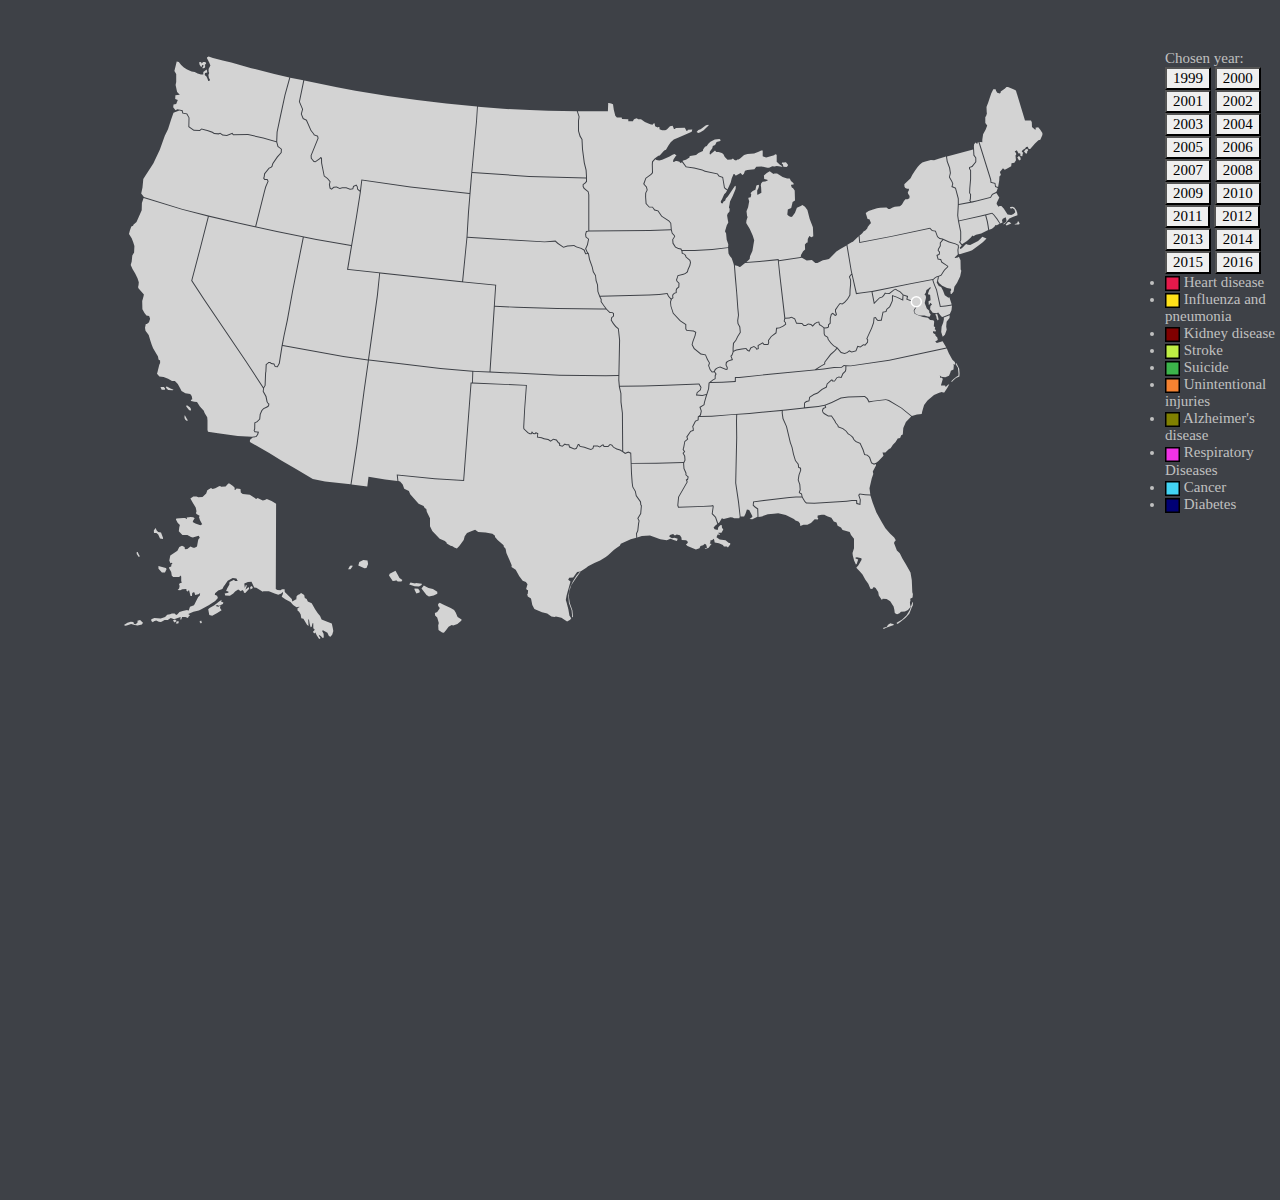
==== commit ea2f5cb0: "added year tracking" ====
--- a/index.html
+++ b/index.html
@@ -3,7 +3,8 @@
   <head>
     <meta charset="utf-8">
     <title>Graph of flu trends in Canada</title>
-		<script type="text/javascript" src="d3/d3.js"></script>
+		<script type="text/javascript" src="d3/d3.js"></script> 
+		<link rel="stylesheet" href="https://stackpath.bootstrapcdn.com/bootstrap/4.3.1/css/bootstrap.min.css"/>
     <link href="css/main.css" rel="stylesheet">
   </head>
   <body>
@@ -178,7 +179,7 @@
 			-->
 		</div>
 		<!--<script src="https://d3js.org/d3.v4.js"></script>-->
-		<script src="https://d3js.org/d3-scale-chromatic.v1.min.js"></script>
+		<!--<script src="https://d3js.org/d3-scale-chromatic.v1.min.js"></script>-->
 		<!-- <select id="DOBDay" name="DOBDay">
 			<option>- Year -</option>
 			<option value="1999">1999</option>
@@ -192,6 +193,7 @@
 			<option value="2007">2007</option>
 			</select>
 			<input onclick="updatePieChart(getTotalCauseValues(this.form.DOBDay))" type="button"/> -->
+		<div id="chosenYear">Chosen year: </div>
 		<button onclick="updatePieChart(getTotalCauseValues(1999))">1999</button>
 		<button onclick="updatePieChart(getTotalCauseValues(2000))">2000</button>
 		<button onclick="updatePieChart(getTotalCauseValues(2001))">2001</button>
@@ -266,6 +268,9 @@
 				</ul>
 			</div>
 		</div>
+		<div id="stateInfo">
+
+		</div>
   </body>
   <script type="text/javascript" src="myJScode.js"></script>
 </html>
--- a/css/main.css
+++ b/css/main.css
@@ -67,7 +67,7 @@
 }
 
 
-button{
+/* button{
 	 /*Reset's every elements apperance*/
         background: none repeat scroll 0 0 transparent;
         border: medium none;
@@ -89,7 +89,7 @@
 	margin:0px 5px;
 	padding:0px 5px;
 
-}
+} */
 
 button:hover{
 	cursor:pointer;
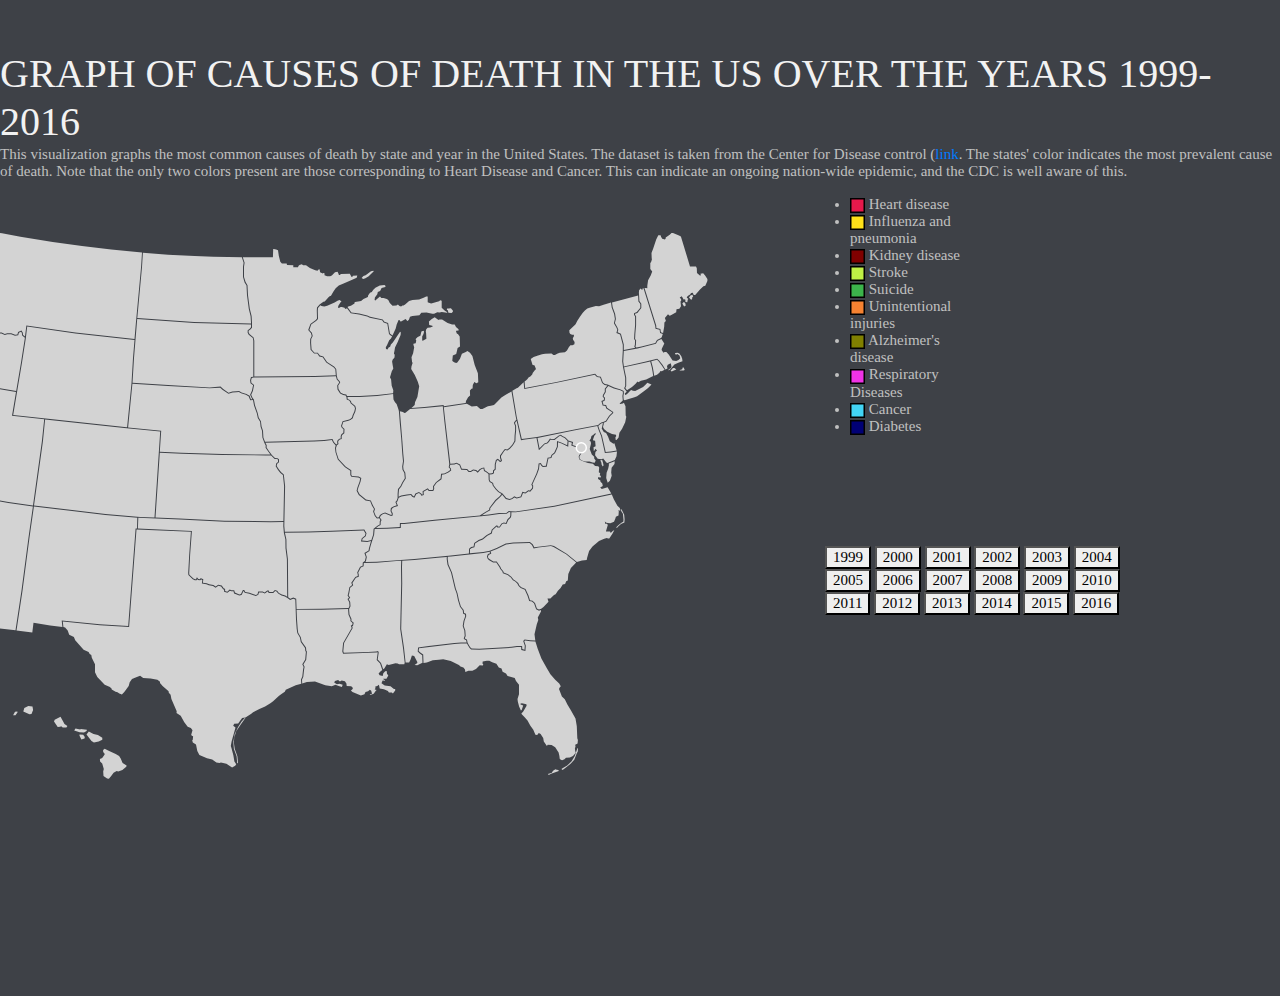
==== commit 0ab66be1: "visualization 1.0" ====
--- a/index.html
+++ b/index.html
@@ -2,14 +2,19 @@
 <html>
   <head>
     <meta charset="utf-8">
-    <title>Graph of flu trends in Canada</title>
+    <title>Graph of causes of death in the US</title>
 		<script type="text/javascript" src="d3/d3.js"></script> 
 		<link rel="stylesheet" href="https://stackpath.bootstrapcdn.com/bootstrap/4.3.1/css/bootstrap.min.css"/>
     <link href="css/main.css" rel="stylesheet">
   </head>
   <body>
-		<div class="block">
-			<svg class="map" style="fill:#d3d3d3">
+	  <h1>Graph of causes of death in the US over the years 1999-2016</h1>
+	  <p>This visualization graphs the most common causes of death by state and year in the United States. The dataset is taken from the Center for Disease control (<a href="https://data.cdc.gov/api/views/bi63-dtpu/rows.csv?accessType=DOWNLOAD">link</a>.
+		The states' color indicates the most prevalent cause of death. Note that the only two colors present are those corresponding to Heart Disease and Cancer. This can indicate an ongoing nation-wide epidemic, and the CDC is well aware of this.</p>
+	  <div class="container block">
+		<div class="row">
+			<div class="col">
+				<svg class="map" style="fill:#d3d3d3">
 					<g class="state">
 							<path id="AK" d="M161.1 453.7l-.3 85.4 1.6 1 3.1.2 1.5-1.1h2.6l.2 2.9 7 6.8.5 2.6 3.4-1.9.6-.2.3-3.1 1.5-1.6 1.1-.2 1.9-1.5 3.1 2.1.6 2.9 1.9 1.1 1.1 2.4 3.9 1.8 3.4 6 2.7 3.9 2.3 2.7 1.5 3.7 5 1.8 5.2 2.1 1 4.4.5 3.1-1 3.4-1.8 2.3-1.6-.8-1.5-3.1-2.7-1.5-1.8-1.1-.8.8 1.5 2.7.2 3.7-1.1.5-1.9-1.9-2.1-1.3.5 1.6 1.3 1.8-.8.8s-.8-.3-1.3-1c-.5-.6-2.1-3.4-2.1-3.4l-1-2.3s-.3 1.3-1 1c-.6-.3-1.3-1.5-1.3-1.5l1.8-1.9-1.5-1.5v-5h-.8l-.8 3.4-1.1.5-1-3.7-.6-3.7-.8-.5.3 5.7v1.1l-1.5-1.3-3.6-6-2.1-.5-.6-3.7-1.6-2.9-1.6-1.1v-2.3l2.1-1.3-.5-.3-2.6.6-3.4-2.4-2.6-2.9-4.8-2.6-4-2.6 1.3-3.2V542l-1.8 1.6-2.9 1.1-3.7-1.1-5.7-2.4h-5.5l-.6.5-6.5-3.9-2.1-.3-2.7-5.8-3.6.3-3.6 1.5.5 4.5 1.1-2.9 1 .3-1.5 4.4 3.2-2.7.6 1.6-3.9 4.4-1.3-.3-.5-1.9-1.3-.8-1.3 1.1-2.7-1.8-3.1 2.1-1.8 2.1-3.4 2.1-4.7-.2-.5-2.1 3.7-.6v-1.3l-2.3-.6 1-2.4 2.3-3.9v-1.8l.2-.8 4.4-2.3 1 1.3h2.7l-1.3-2.6-3.7-.3-5 2.7-2.4 3.4-1.8 2.6-1.1 2.3-4.2 1.5-3.1 2.6-.3 1.6 2.3 1 .8 2.1-2.7 3.2-6.5 4.2-7.8 4.2-2.1 1.1-5.3 1.1-5.3 2.3 1.8 1.3-1.5 1.5-.5 1.1-2.7-1-3.2.2-.8 2.3h-1l.3-2.4-3.6 1.3-2.9 1-3.4-1.3-2.9 1.9h-3.2l-2.1 1.3-1.6.8-2.1-.3-2.6-1.1-2.3.6-1 1-1.6-1.1v-1.9l3.1-1.3 6.3.6 4.4-1.6 2.1-2.1 2.9-.6 1.8-.8 2.7.2 1.6 1.3 1-.3 2.3-2.7 3.1-1 3.4-.6 1.3-.3.6.5h.8l1.3-3.7 4-1.5 1.9-3.7 2.3-4.5 1.6-1.5.3-2.6-1.6 1.3-3.4.6-.6-2.4-1.3-.3-1 1-.2 2.9-1.5-.2-1.5-5.8-1.3 1.3-1.1-.5-.3-1.9-4 .2-2.1 1.1-2.6-.3 1.5-1.5.5-2.6-.6-1.9 1.5-1 1.3-.2-.6-1.8v-4.4l-1-1-.8 1.5h-6.1l-1.5-1.3-.6-3.9-2.1-3.6v-1l2.1-.8.2-2.1 1.1-1.1-.8-.5-1.3.5-1.1-2.7 1-5 4.5-3.2 2.6-1.6 1.9-3.7 2.7-1.3 2.6 1.1.3 2.4 2.4-.3 3.2-2.4 1.6.6 1 .6h1.6l2.3-1.3.8-4.4s.3-2.9 1-3.4c.6-.5 1-1 1-1l-1.1-1.9-2.6.8-3.2.8-1.9-.5-3.6-1.8-5-.2-3.6-3.7.5-3.9.6-2.4-2.1-1.8-1.9-3.7.5-.8 6.8-.5h2.1l1 1h.6l-.2-1.6 3.9-.6 2.6.3 1.5 1.1-1.5 2.1-.5 1.5 2.7 1.6 5 1.8 1.8-1-2.3-4.4-1-3.2 1-.8-3.4-1.9-.5-1.1.5-1.6-.8-3.9-2.9-4.7-2.4-4.2 2.9-1.9h3.2l1.8.6 4.2-.2 3.7-3.6 1.1-3.1 3.7-2.4 1.6 1 2.7-.6 3.7-2.1 1.1-.2 1 .8 4.5-.2 2.7-3.1h1.1l3.6 2.4 1.9 2.1-.5 1.1.6 1.1 1.6-1.6 3.9.3.3 3.7 1.9 1.5 7.1.6 6.3 4.2 1.5-1 5.2 2.6 2.1-.6 1.9-.8 4.8 1.9zM46 482.6l2.1 5.3-.2 1-2.9-.3-1.8-4-1.8-1.5H39l-.2-2.6 1.8-2.4 1.1 2.4 1.5 1.5zm-2.6 33.5l3.7.8 3.7 1 .8 1-1.6 3.7-3.1-.2-3.4-3.6zM22.7 502l1.1 2.6 1.1 1.6-1.1.8-2.1-3.1V502zM9 575.1l3.4-2.3 3.4-1 2.6.3.5 1.6 1.9.5 1.9-1.9-.3-1.6 2.7-.6 2.9 2.6-1.1 1.8-4.4 1.1-2.7-.5-3.7-1.1-4.4 1.5-1.6.3zm48.9-4.5l1.6 1.9 2.1-1.6-1.5-1.3zm2.9 3l1.1-2.3 2.1.3-.8 1.9h-2.4zm23.6-1.9l1.5 1.8 1-1.1-.8-1.9zm8.8-12.5l1.1 5.8 2.9.8 5-2.9 4.4-2.6-1.6-2.4.5-2.4-2.1 1.3-2.9-.8 1.6-1.1 1.9.8 3.9-1.8.5-1.5-2.4-.8.8-1.9-2.7 1.9-4.7 3.6-4.8 2.9zm42.3-19.8l2.4-1.5-1-1.8-1.8 1z">
 								<title>Alaska</title>
@@ -167,109 +172,99 @@
 								<circle id="DC2" stroke="#FFFFFF" stroke-width="1.5" cx="801.3" cy="251.8" r="5" opacity="1"/> <!-- Set opacity to "0" to hide DC circle -->
 							</g>
 						</g>
-			</svg>
-			<!--
-			<div class="right">
-					<h1>Graph of <br> flu trends <br> in Canada</h1>
-					<p>Data source: Google Flu Trends <a href="http://www.google.org/flutrends" style="color:white">(http://www.google.org/flutrends)</a>.</p>
-					<p>Start by clicking on the province.</p>
-					<div class="status" id="statusID">
+				</svg>
+			</div>
+			<div class="col col-sm">
+				<div class="row">
+				
+				<div class="col-lg-6 col" id="mapLegend">
+						<ul>
+							<li>
+								<svg width="15" height="15">
+									<rect width="15" height="15" style="fill:#e6194B;stroke-width:3;stroke:rgb(0,0,0)" />
+								</svg>  Heart disease
+							</li>
+							<li>
+								<svg width="15" height="15">
+								<rect width="15" height="15" style="fill:#ffe119;stroke-width:3;stroke:rgb(0,0,0)" />
+								</svg>  Influenza and pneumonia
+							</li>
+							<li>
+								<svg width="15" height="15">
+									<rect width="15" height="15" style="fill:#800000;stroke-width:3;stroke:rgb(0,0,0)" />
+								</svg>  Kidney disease
+							</li>
+							<li>
+								<svg width="15" height="15">
+									<rect width="15" height="15" style="fill:#bfef45;stroke-width:3;stroke:rgb(0,0,0)" />
+								</svg>  Stroke
+							</li>
+							<li>
+								<svg width="15" height="15">
+									<rect width="15" height="15" style="fill:#3cb44b;stroke-width:3;stroke:rgb(0,0,0)" />
+								</svg>  Suicide
+							</li>
+							<li>
+								<svg width="15" height="15">
+									<rect width="15" height="15" style="fill:#f58231;stroke-width:3;stroke:rgb(0,0,0)" />
+								</svg>  Unintentional injuries
+							</li>
+							<li>
+								<svg width="15" height="15">
+									<rect width="15" height="15" style="fill:#808000;stroke-width:3;stroke:rgb(0,0,0)" />
+								</svg>  Alzheimer's disease
+							</li>
+							<li>
+								<svg width="15" height="15">
+									<rect width="15" height="15" style="fill:#f032e6;stroke-width:3;stroke:rgb(0,0,0)" />
+								</svg>  Respiratory Diseases
+							</li>
+							<li>
+								<svg width="15" height="15">
+									<rect width="15" height="15" style="fill:#42d4f4;stroke-width:3;stroke:rgb(0,0,0)" />
+								</svg>  Cancer
+							</li>
+							<li>
+								<svg width="15" height="15">
+									<rect width="15" height="15" style="fill:#000075;stroke-width:3;stroke:rgb(0,0,0)" />
+								</svg>  Diabetes
+							</li>
+						</ul>
 					</div>
-			</div>
-			-->
-		</div>
-		<!--<script src="https://d3js.org/d3.v4.js"></script>-->
-		<!--<script src="https://d3js.org/d3-scale-chromatic.v1.min.js"></script>-->
-		<!-- <select id="DOBDay" name="DOBDay">
-			<option>- Year -</option>
-			<option value="1999">1999</option>
-			<option value="2000">2000</option>
-			<option value="2001">2001</option>
-			<option value="2002">2002</option>
-			<option value="2003">2003</option>
-			<option value="2004">2004</option>
-			<option value="2005">2005</option>
-			<option value="2006">2006</option>
-			<option value="2007">2007</option>
-			</select>
-			<input onclick="updatePieChart(getTotalCauseValues(this.form.DOBDay))" type="button"/> -->
-		<div id="chosenYear">Chosen year: </div>
-		<button onclick="updatePieChart(getTotalCauseValues(1999))">1999</button>
-		<button onclick="updatePieChart(getTotalCauseValues(2000))">2000</button>
-		<button onclick="updatePieChart(getTotalCauseValues(2001))">2001</button>
-		<button onclick="updatePieChart(getTotalCauseValues(2002))">2002</button>
-		<button onclick="updatePieChart(getTotalCauseValues(2003))">2003</button>
-		<button onclick="updatePieChart(getTotalCauseValues(2004))">2004</button>
-		<button onclick="updatePieChart(getTotalCauseValues(2005))">2005</button>
-		<button onclick="updatePieChart(getTotalCauseValues(2006))">2006</button>
-		<button onclick="updatePieChart(getTotalCauseValues(2007))">2007</button>
-		<button onclick="updatePieChart(getTotalCauseValues(2008))">2008</button>
-		<button onclick="updatePieChart(getTotalCauseValues(2009))">2009</button>
-		<button onclick="updatePieChart(getTotalCauseValues(2010))">2010</button>
-		<button onclick="updatePieChart(getTotalCauseValues(2011))">2011</button>
-		<button onclick="updatePieChart(getTotalCauseValues(2012))">2012</button>
-		<button onclick="updatePieChart(getTotalCauseValues(2013))">2013</button>
-		<button onclick="updatePieChart(getTotalCauseValues(2014))">2014</button>
-		<button onclick="updatePieChart(getTotalCauseValues(2015))">2015</button>
-		<button onclick="updatePieChart(getTotalCauseValues(2016))">2016</button>
-		<div id="my_dataviz">
-			<div id="mapLegend">
-				<ul>
-					<li>
-						<svg width="15" height="15">
-							<rect width="15" height="15" style="fill:#e6194B;stroke-width:3;stroke:rgb(0,0,0)" />
-						</svg>  Heart disease
-					</li>
-					<li>
-						<svg width="15" height="15">
-							<rect width="15" height="15" style="fill:#ffe119;stroke-width:3;stroke:rgb(0,0,0)" />
-						</svg>  Influenza and pneumonia
-					</li>
-					<li>
-						<svg width="15" height="15">
-							<rect width="15" height="15" style="fill:#800000;stroke-width:3;stroke:rgb(0,0,0)" />
-						</svg>  Kidney disease
-					</li>
-					<li>
-						<svg width="15" height="15">
-							<rect width="15" height="15" style="fill:#bfef45;stroke-width:3;stroke:rgb(0,0,0)" />
-						</svg>  Stroke
-					</li>
-					<li>
-						<svg width="15" height="15">
-							<rect width="15" height="15" style="fill:#3cb44b;stroke-width:3;stroke:rgb(0,0,0)" />
-						</svg>  Suicide
-					</li>
-					<li>
-						<svg width="15" height="15">
-							<rect width="15" height="15" style="fill:#f58231;stroke-width:3;stroke:rgb(0,0,0)" />
-						</svg>  Unintentional injuries
-					</li>
-					<li>
-						<svg width="15" height="15">
-							<rect width="15" height="15" style="fill:#808000;stroke-width:3;stroke:rgb(0,0,0)" />
-						</svg>  Alzheimer's disease
-					</li>
-					<li>
-						<svg width="15" height="15">
-							<rect width="15" height="15" style="fill:#f032e6;stroke-width:3;stroke:rgb(0,0,0)" />
-						</svg>  Respiratory Diseases
-					</li>
-					<li>
-						<svg width="15" height="15">
-							<rect width="15" height="15" style="fill:#42d4f4;stroke-width:3;stroke:rgb(0,0,0)" />
-						</svg>  Cancer
-					</li>
-					<li>
-						<svg width="15" height="15">
-							<rect width="15" height="15" style="fill:#000075;stroke-width:3;stroke:rgb(0,0,0)" />
-						</svg>  Diabetes
-					</li>
-				</ul>
-			</div>
-		</div>
-		<div id="stateInfo">
-
+					<div class="col-lg-6 col" id="my_dataviz"></div>
+				</div>
+				
+				<div id="stateInfo"></div>
+				<div id="chosenYear"></div>
+				<div class="col col-lg">
+						<button onclick="updatePieChart(getTotalCauseValues(1999))">1999</button>
+						<button onclick="updatePieChart(getTotalCauseValues(2000))">2000</button>
+						<button onclick="updatePieChart(getTotalCauseValues(2001))">2001</button>
+						<button onclick="updatePieChart(getTotalCauseValues(2002))">2002</button>
+						<button onclick="updatePieChart(getTotalCauseValues(2003))">2003</button>
+						<button onclick="updatePieChart(getTotalCauseValues(2004))">2004</button>
+						<button onclick="updatePieChart(getTotalCauseValues(2005))">2005</button>
+						<button onclick="updatePieChart(getTotalCauseValues(2006))">2006</button>
+						<button onclick="updatePieChart(getTotalCauseValues(2007))">2007</button>
+						<button onclick="updatePieChart(getTotalCauseValues(2008))">2008</button>
+						<button onclick="updatePieChart(getTotalCauseValues(2009))">2009</button>
+						<button onclick="updatePieChart(getTotalCauseValues(2010))">2010</button>
+						<button onclick="updatePieChart(getTotalCauseValues(2011))">2011</button>
+						<button onclick="updatePieChart(getTotalCauseValues(2012))">2012</button>
+						<button onclick="updatePieChart(getTotalCauseValues(2013))">2013</button>
+						<button onclick="updatePieChart(getTotalCauseValues(2014))">2014</button>
+						<button onclick="updatePieChart(getTotalCauseValues(2015))">2015</button>
+						<button onclick="updatePieChart(getTotalCauseValues(2016))">2016</button>
+				</div>
+			</div>	
+		</div>
+		<div class="row">
+				
+				
+				<!--<div class="col" id="my_dataviz"></div>	-->
+				
+		</div>
+		</div>
 		</div>
   </body>
   <script type="text/javascript" src="myJScode.js"></script>
--- a/css/main.css
+++ b/css/main.css
@@ -34,8 +34,9 @@
 .map{
 	background:transparent;
 	float:left;
-	width:100%;
+	width:1000px;
 	height:800px;
+	margin-left: -350px;
 }
 
 .graphBox{
@@ -67,29 +68,7 @@
 }
 
 
-/* button{
-	 /*Reset's every elements apperance*/
-        background: none repeat scroll 0 0 transparent;
-        border: medium none;
-        border-spacing: 0;
-        color: #26589F;
-        font-family: 'PT Sans Narrow',sans-serif;
-        font-size: 16px;
-        font-weight: normal;
-        line-height: 1.42rem;
-        list-style: none outside none;
-        margin: 0;
-        padding: 0;
-        text-align: left;
-        text-decoration: none;
-        text-indent: 0;
-	background:silver;
-	border:#888 1px solid;
-	color:#3e4147;
-	margin:0px 5px;
-	padding:0px 5px;
 
-} */
 
 button:hover{
 	cursor:pointer;
@@ -133,6 +112,11 @@
     pointer-events: none;			
 }
 
+#my_dataviz {
+	width: 200px;
+	height: 50%;
+}
+
 /* .path .pieSlice {
 	visibility: hidden;
 	width: 120px;
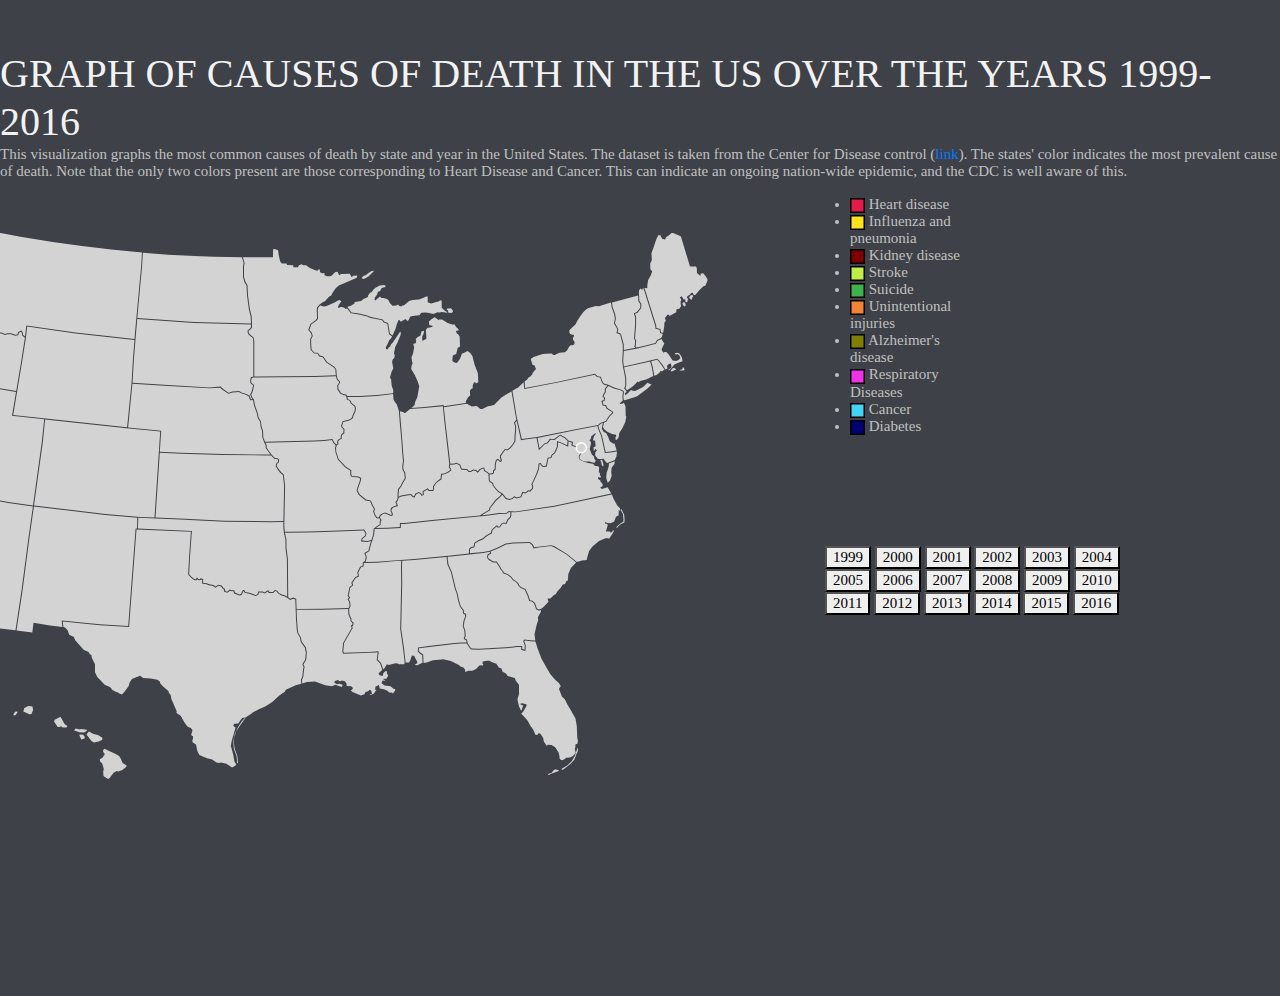
==== commit 5b9b9299: "fixed html" ====
--- a/index.html
+++ b/index.html
@@ -9,7 +9,7 @@
   </head>
   <body>
 	  <h1>Graph of causes of death in the US over the years 1999-2016</h1>
-	  <p>This visualization graphs the most common causes of death by state and year in the United States. The dataset is taken from the Center for Disease control (<a href="https://data.cdc.gov/api/views/bi63-dtpu/rows.csv?accessType=DOWNLOAD">link</a>.
+	  <p>This visualization graphs the most common causes of death by state and year in the United States. The dataset is taken from the Center for Disease control (<a href="https://data.cdc.gov/api/views/bi63-dtpu/rows.csv?accessType=DOWNLOAD">link</a>).
 		The states' color indicates the most prevalent cause of death. Note that the only two colors present are those corresponding to Heart Disease and Cancer. This can indicate an ongoing nation-wide epidemic, and the CDC is well aware of this.</p>
 	  <div class="container block">
 		<div class="row">
